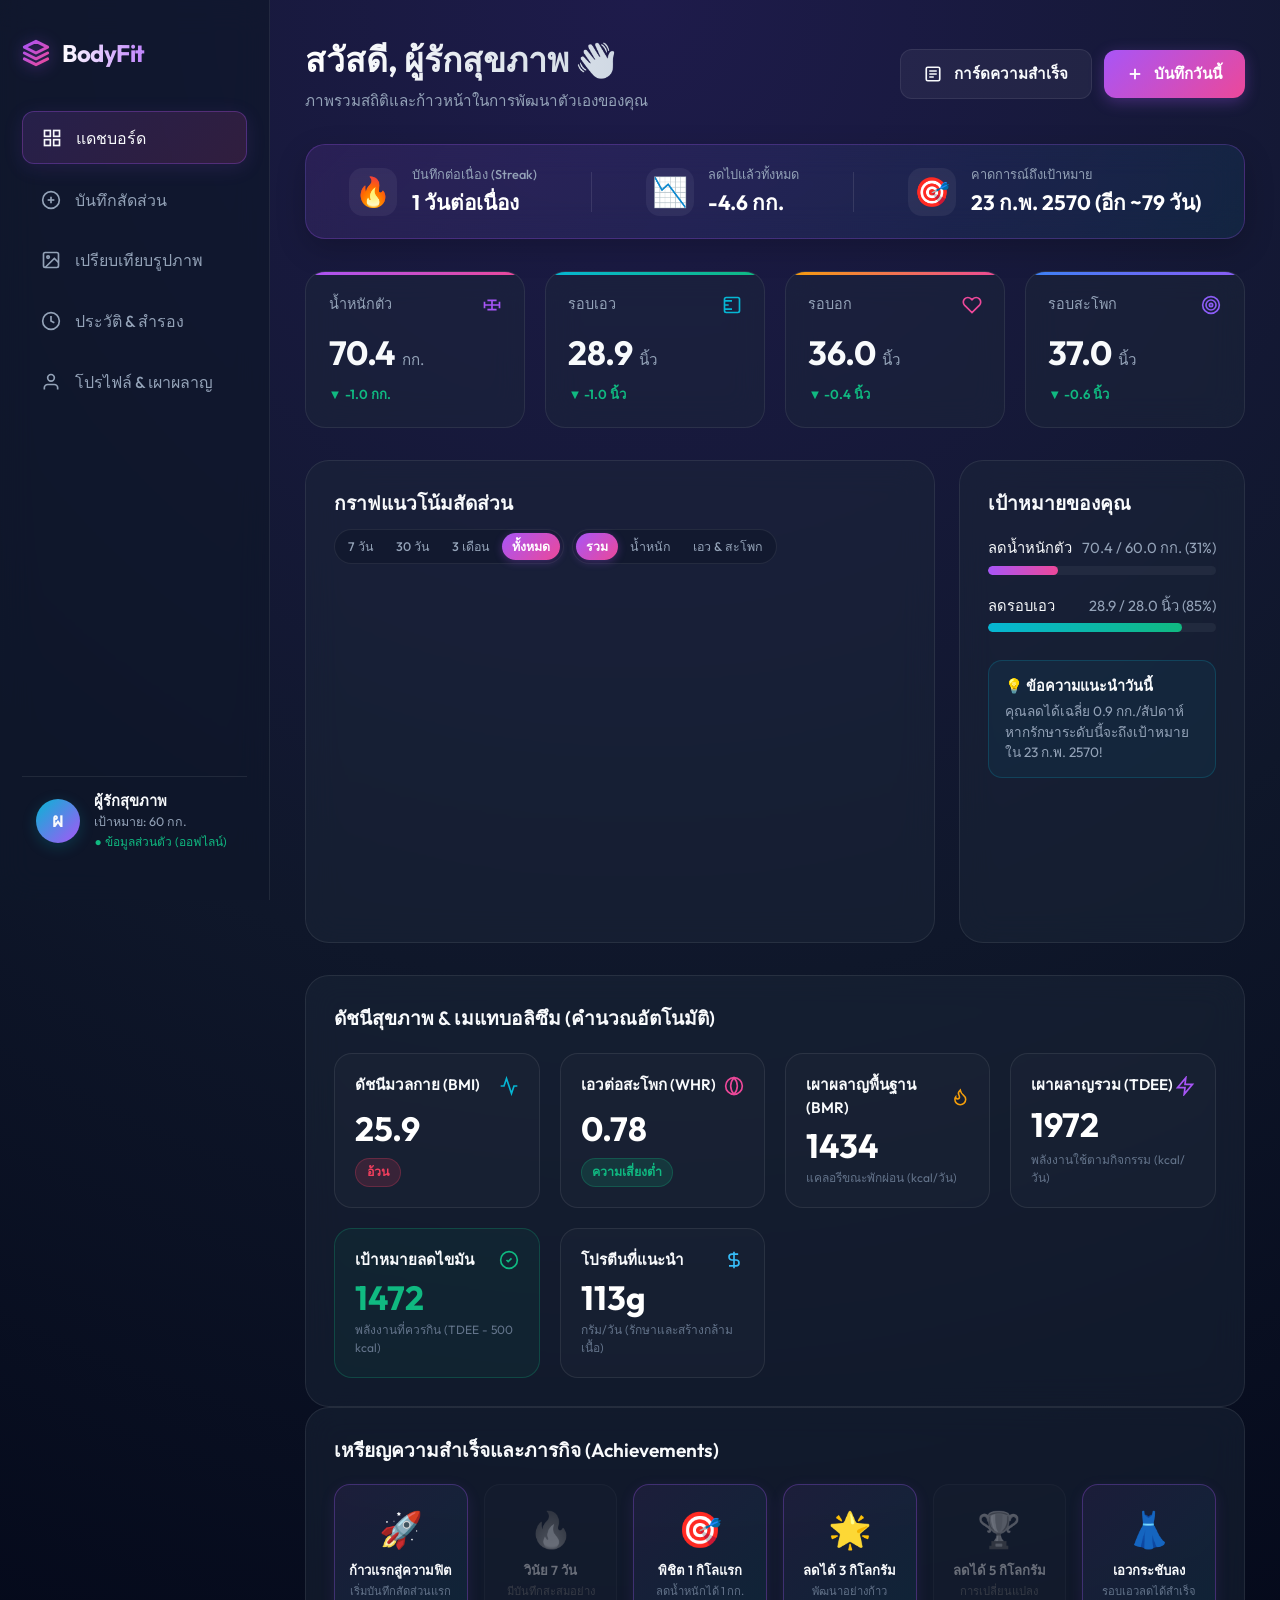
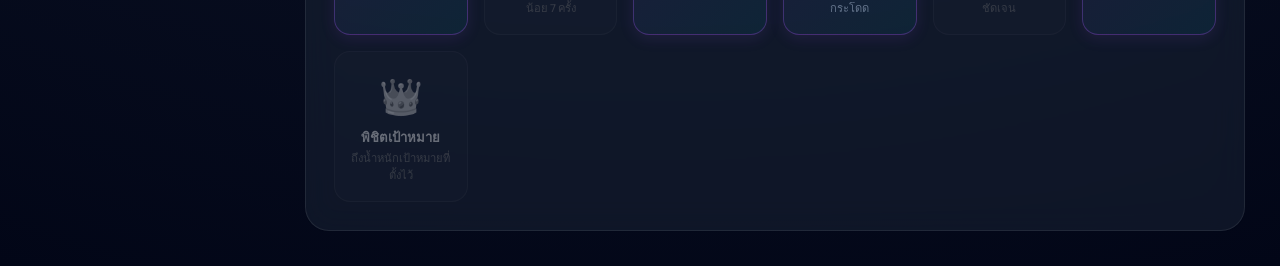
==== index.html @ 686f6cf1 "BodyFit: Single-file release" ====
﻿<!DOCTYPE html>
<html lang="th">
<head>
    <meta charset="UTF-8">
    <meta name="viewport" content="width=device-width, initial-scale=1.0, maximum-scale=1.0, user-scalable=no">
    <title>BodyFit - บันทึกน้ำหนักและสัดส่วนส่วนตัว</title>
    
    <!-- PWA Meta Tags -->
    <link rel="manifest" href="data:application/manifest+json,%7B%22name%22%3A%22BodyFit%22%2C%22short_name%22%3A%22BodyFit%22%2C%22start_url%22%3A%22.%22%2C%22display%22%3A%22standalone%22%2C%22background_color%22%3A%22%23090d16%22%2C%22theme_color%22%3A%22%23a855f7%22%7D">
    <meta name="theme-color" content="#a855f7">
    <meta name="apple-mobile-web-app-capable" content="yes">
    <meta name="apple-mobile-web-app-status-bar-style" content="black-translucent">
    <link rel="icon" href="data:image/svg+xml,<svg xmlns='http://www.w3.org/2000/svg' viewBox='0 0 24 24'><rect width='24' height='24' rx='6' fill='%23a855f7'/><text x='12' y='17' font-size='12' font-weight='bold' fill='white' text-anchor='middle'>BF</text></svg>"><link rel="apple-touch-icon" href="data:image/svg+xml,<svg xmlns='http://www.w3.org/2000/svg' viewBox='0 0 24 24'><rect width='24' height='24' rx='6' fill='%23a855f7'/><text x='12' y='17' font-size='12' font-weight='bold' fill='white' text-anchor='middle'>BF</text></svg>">
    
    <style>
@import url('https://fonts.googleapis.com/css2?family=Outfit:wght@300;400;500;600;700;800&display=swap');

:root {
    --bg-gradient: radial-gradient(circle at 50% 0%, #1e1b4b 0%, #0f172a 50%, #020617 100%);
    --card-bg: rgba(30, 41, 59, 0.45);
    --card-border: rgba(255, 255, 255, 0.08);
    --glass-blur: blur(16px);
    
    --primary-neon: #a855f7; /* Purple */
    --secondary-neon: #ec4899; /* Pink */
    --accent-cyan: #06b6d4; /* Cyan */
    --success-emerald: #10b981; /* Emerald */
    --warning-rose: #f43f5e; /* Rose */
    
    --text-primary: #f8fafc;
    --text-secondary: #94a3b8;
    --text-muted: #64748b;
    
    --font-main: 'Outfit', -apple-system, BlinkMacSystemFont, "Segoe UI", Roboto, sans-serif;
    --transition: all 0.25s cubic-bezier(0.4, 0, 0.2, 1);
}

* {
    margin: 0;
    padding: 0;
    box-sizing: border-box;
}

body {
    font-family: var(--font-main);
    background: var(--bg-gradient);
    color: var(--text-primary);
    min-height: 100vh;
    overflow-x: hidden;
    line-height: 1.5;
    -webkit-font-smoothing: antialiased;
}

/* App Layout */
.app-container {
    display: flex;
    min-height: 100vh;
}

/* Sidebar Styling (Desktop) */
.sidebar {
    width: 270px;
    background: rgba(15, 23, 42, 0.7);
    backdrop-filter: var(--glass-blur);
    border-right: 1px solid var(--card-border);
    padding: 2.2rem 1.4rem;
    display: flex;
    flex-direction: column;
    justify-content: space-between;
    position: fixed;
    height: 100vh;
    z-index: 100;
}

.brand {
    display: flex;
    align-items: center;
    gap: 0.75rem;
    margin-bottom: 2.5rem;
}

.brand-icon {
    font-size: 2rem;
    background: linear-gradient(135deg, var(--primary-neon), var(--secondary-neon));
    -webkit-background-clip: text;
    -webkit-text-fill-color: transparent;
}

.brand-name {
    font-size: 1.5rem;
    font-weight: 700;
    letter-spacing: -0.5px;
    background: linear-gradient(to right, #ffffff, #c084fc);
    -webkit-background-clip: text;
    -webkit-text-fill-color: transparent;
}

.nav-links {
    list-style: none;
    display: flex;
    flex-direction: column;
    gap: 0.6rem;
}

.nav-item {
    display: flex;
    align-items: center;
    gap: 0.9rem;
    padding: 0.85rem 1.15rem;
    color: var(--text-secondary);
    text-decoration: none;
    border-radius: 12px;
    font-weight: 500;
    cursor: pointer;
    transition: var(--transition);
}

.nav-item:hover, .nav-item.active {
    color: var(--text-primary);
    background: rgba(255, 255, 255, 0.05);
    border: 1px solid var(--card-border);
}

.nav-item.active {
    background: linear-gradient(135deg, rgba(168, 85, 247, 0.15), rgba(236, 72, 153, 0.15));
    border-color: rgba(168, 85, 247, 0.3);
    box-shadow: 0 4px 20px rgba(168, 85, 247, 0.12);
}

.user-profile-summary {
    display: flex;
    align-items: center;
    gap: 0.9rem;
    padding: 0.85rem;
    border-top: 1px solid var(--card-border);
}

.user-avatar {
    width: 44px;
    height: 44px;
    border-radius: 50%;
    background: linear-gradient(135deg, var(--accent-cyan), var(--primary-neon));
    display: flex;
    align-items: center;
    justify-content: center;
    font-weight: bold;
    font-size: 1.2rem;
    box-shadow: 0 4px 15px rgba(6, 182, 212, 0.2);
    flex-shrink: 0;
}

.user-info .user-name {
    font-weight: 600;
    font-size: 0.92rem;
}

.user-info .user-goal {
    font-size: 0.78rem;
    color: var(--text-secondary);
}

/* Main Content area */
.main-content {
    flex: 1;
    margin-left: 270px;
    padding: 2.2rem;
    min-height: 100vh;
}

.tab-content {
    display: none;
    animation: fadeIn 0.35s ease-out;
}

.tab-content.active {
    display: block;
}

@keyframes fadeIn {
    from { opacity: 0; transform: translateY(8px); }
    to { opacity: 1; transform: translateY(0); }
}

/* Header section */
.content-header {
    display: flex;
    justify-content: space-between;
    align-items: center;
    margin-bottom: 2rem;
    gap: 1rem;
    flex-wrap: wrap;
}

.header-title h1 {
    font-size: 2.1rem;
    font-weight: 700;
    margin-bottom: 0.25rem;
    background: linear-gradient(to right, #ffffff, #cbd5e1);
    -webkit-background-clip: text;
    -webkit-text-fill-color: transparent;
}

.header-title p {
    color: var(--text-secondary);
    font-size: 0.95rem;
}

.header-btn-group {
    display: flex;
    align-items: center;
    gap: 0.75rem;
    flex-wrap: wrap;
}

.btn-primary {
    background: linear-gradient(135deg, var(--primary-neon), var(--secondary-neon));
    color: #fff;
    border: none;
    padding: 0.75rem 1.4rem;
    border-radius: 12px;
    font-weight: 600;
    cursor: pointer;
    display: inline-flex;
    align-items: center;
    gap: 0.4rem;
    transition: var(--transition);
    box-shadow: 0 4px 15px rgba(168, 85, 247, 0.3);
    font-family: inherit;
    font-size: 0.95rem;
}

.btn-primary:hover {
    transform: translateY(-2px);
    box-shadow: 0 6px 20px rgba(168, 85, 247, 0.5);
}

.btn-secondary {
    background: rgba(255, 255, 255, 0.05);
    color: var(--text-primary);
    border: 1px solid var(--card-border);
    padding: 0.75rem 1.4rem;
    border-radius: 12px;
    font-weight: 600;
    cursor: pointer;
    display: inline-flex;
    align-items: center;
    gap: 0.4rem;
    transition: var(--transition);
    font-family: inherit;
    font-size: 0.95rem;
}

.btn-secondary:hover {
    background: rgba(255, 255, 255, 0.1);
    border-color: rgba(255, 255, 255, 0.2);
    transform: translateY(-1px);
}

/* Motivation & Milestone Banner */
.motivation-banner {
    background: linear-gradient(135deg, rgba(168, 85, 247, 0.12), rgba(6, 182, 212, 0.08));
    border: 1px solid rgba(168, 85, 247, 0.25);
    border-radius: 20px;
    padding: 1.25rem 1.75rem;
    margin-bottom: 2rem;
    display: flex;
    align-items: center;
    justify-content: space-around;
    backdrop-filter: var(--glass-blur);
    gap: 1.5rem;
    box-shadow: 0 10px 30px rgba(0, 0, 0, 0.2);
}

.banner-stat {
    display: flex;
    align-items: center;
    gap: 0.9rem;
}

.banner-icon {
    font-size: 1.8rem;
    background: rgba(255, 255, 255, 0.06);
    width: 48px;
    height: 48px;
    border-radius: 14px;
    display: flex;
    align-items: center;
    justify-content: center;
    flex-shrink: 0;
}

.banner-stat-content {
    display: flex;
    flex-direction: column;
}

.banner-label {
    font-size: 0.8rem;
    color: var(--text-secondary);
    font-weight: 500;
}

.banner-val {
    font-size: 1.3rem;
    font-weight: 700;
    color: #fff;
    margin-top: 2px;
}

.banner-divider {
    width: 1px;
    height: 40px;
    background: rgba(255, 255, 255, 0.1);
}

/* Primary Metrics Grid */
.metrics-grid {
    display: grid;
    grid-template-columns: repeat(auto-fit, minmax(200px, 1fr));
    gap: 1.25rem;
    margin-bottom: 2rem;
}

.metric-card {
    background: var(--card-bg);
    backdrop-filter: var(--glass-blur);
    border: 1px solid var(--card-border);
    border-radius: 20px;
    padding: 1.4rem;
    display: flex;
    flex-direction: column;
    justify-content: space-between;
    min-height: 140px;
    transition: var(--transition);
    position: relative;
    overflow: hidden;
}

.metric-card::before {
    content: '';
    position: absolute;
    top: 0;
    left: 0;
    width: 100%;
    height: 3px;
    transition: var(--transition);
}

.metric-card:hover {
    transform: translateY(-3px);
    border-color: rgba(255, 255, 255, 0.15);
    box-shadow: 0 10px 25px rgba(0, 0, 0, 0.25);
}

.metric-card.weight-card::before { background: linear-gradient(to right, var(--primary-neon), var(--secondary-neon)); }
.metric-card.waist-card::before { background: linear-gradient(to right, var(--accent-cyan), var(--success-emerald)); }
.metric-card.chest-card::before { background: linear-gradient(to right, #f59e0b, #ec4899); }
.metric-card.hips-card::before { background: linear-gradient(to right, #3b82f6, #8b5cf6); }

.metric-label {
    color: var(--text-secondary);
    font-size: 0.9rem;
    font-weight: 500;
    display: flex;
    justify-content: space-between;
    align-items: center;
}

.metric-value-container {
    margin-top: 0.75rem;
}

.metric-value {
    font-size: 2.1rem;
    font-weight: 700;
    letter-spacing: -0.5px;
}

.metric-unit {
    font-size: 0.95rem;
    color: var(--text-secondary);
    margin-left: 0.25rem;
    font-weight: 400;
}

.metric-change {
    font-size: 0.82rem;
    margin-top: 0.4rem;
    display: flex;
    align-items: center;
    gap: 0.25rem;
}

.change-down { color: var(--success-emerald); font-weight: 600; }
.change-up { color: var(--warning-rose); font-weight: 600; }
.change-neutral { color: var(--text-muted); }

/* Dashboard Secondary Row */
.dashboard-row {
    display: grid;
    grid-template-columns: 2.2fr 1fr;
    gap: 1.5rem;
    margin-bottom: 2rem;
}

@media (max-width: 1100px) {
    .dashboard-row {
        grid-template-columns: 1fr;
    }
}

.card-container {
    background: var(--card-bg);
    backdrop-filter: var(--glass-blur);
    border: 1px solid var(--card-border);
    border-radius: 24px;
    padding: 1.75rem;
    position: relative;
}

.card-title {
    font-size: 1.2rem;
    font-weight: 600;
    margin-bottom: 1.25rem;
    display: flex;
    justify-content: space-between;
    align-items: center;
}

/* Chart Header & Filter Controls */
.chart-header-row {
    display: flex;
    justify-content: space-between;
    align-items: center;
    margin-bottom: 1.25rem;
    flex-wrap: wrap;
    gap: 0.75rem;
}

.chart-controls-wrapper {
    display: flex;
    gap: 0.5rem;
    flex-wrap: wrap;
}

.pill-group {
    background: rgba(15, 23, 42, 0.6);
    border: 1px solid var(--card-border);
    border-radius: 99px;
    padding: 3px;
    display: flex;
    gap: 2px;
}

.filter-pill {
    background: transparent;
    border: none;
    color: var(--text-secondary);
    padding: 4px 10px;
    border-radius: 99px;
    font-size: 0.78rem;
    font-weight: 500;
    cursor: pointer;
    transition: var(--transition);
    font-family: inherit;
}

.filter-pill:hover {
    color: var(--text-primary);
}

.filter-pill.active {
    background: linear-gradient(135deg, var(--primary-neon), var(--secondary-neon));
    color: #fff;
    font-weight: 600;
    box-shadow: 0 2px 8px rgba(168, 85, 247, 0.3);
}

.chart-wrapper {
    height: 330px;
    position: relative;
    width: 100%;
}

/* Goals Progress List */
.goals-list {
    display: flex;
    flex-direction: column;
    gap: 1.25rem;
}

.goal-item {
    display: flex;
    flex-direction: column;
    gap: 0.4rem;
}

.goal-header {
    display: flex;
    justify-content: space-between;
    font-size: 0.92rem;
}

.goal-name { font-weight: 500; }
.goal-target { color: var(--text-secondary); }

.progress-track {
    height: 9px;
    background: rgba(255, 255, 255, 0.05);
    border-radius: 6px;
    overflow: hidden;
}

.progress-bar {
    height: 100%;
    border-radius: 6px;
    transition: width 0.8s cubic-bezier(0.4, 0, 0.2, 1);
}

.goal-advice {
    background: rgba(6, 182, 212, 0.06);
    border: 1px solid rgba(6, 182, 212, 0.2);
    border-radius: 14px;
    padding: 0.9rem 1rem;
    margin-top: 0.5rem;
}

/* Health & Metabolism 6-Grid */
.calcs-grid-6 {
    display: grid;
    grid-template-columns: repeat(auto-fit, minmax(200px, 1fr));
    gap: 1.25rem;
    margin-top: 0.5rem;
}

.calc-card {
    background: rgba(255, 255, 255, 0.02);
    border: 1px solid var(--card-border);
    border-radius: 18px;
    padding: 1.25rem;
    display: flex;
    flex-direction: column;
    justify-content: space-between;
    min-height: 130px;
    transition: var(--transition);
}

.calc-card:hover {
    background: rgba(255, 255, 255, 0.04);
    border-color: rgba(255, 255, 255, 0.15);
}

.highlight-calc-card {
    background: rgba(16, 185, 129, 0.05);
    border-color: rgba(16, 185, 129, 0.25);
}

.calc-header {
    display: flex;
    justify-content: space-between;
    align-items: center;
}

.calc-name {
    font-weight: 600;
    font-size: 0.95rem;
    color: var(--text-primary);
}

.calc-value {
    font-size: 2.1rem;
    font-weight: 700;
    line-height: 1.1;
    color: #fff;
    margin: 0.5rem 0 0.25rem 0;
}

.text-emerald {
    color: var(--success-emerald);
}

.calc-sublabel {
    font-size: 0.75rem;
    color: var(--text-muted);
}

.calc-status {
    padding: 0.25rem 0.65rem;
    border-radius: 99px;
    font-size: 0.78rem;
    font-weight: 600;
    display: inline-block;
    text-align: center;
}

.status-normal { background: rgba(16, 185, 129, 0.15); color: var(--success-emerald); border: 1px solid rgba(16, 185, 129, 0.25); }
.status-warning { background: rgba(245, 158, 11, 0.15); color: #f59e0b; border: 1px solid rgba(245, 158, 11, 0.25); }
.status-danger { background: rgba(244, 63, 94, 0.15); color: var(--warning-rose); border: 1px solid rgba(244, 63, 94, 0.25); }

/* Badges / Milestones Grid */
.badges-grid {
    display: grid;
    grid-template-columns: repeat(auto-fill, minmax(130px, 1fr));
    gap: 1rem;
}

.badge-item {
    text-align: center;
    padding: 1.1rem 0.75rem;
    border-radius: 16px;
    background: rgba(255, 255, 255, 0.03);
    border: 1px solid var(--card-border);
    transition: var(--transition);
}

.badge-item.unlocked {
    background: linear-gradient(135deg, rgba(168, 85, 247, 0.08), rgba(6, 182, 212, 0.08));
    border-color: rgba(168, 85, 247, 0.3);
    box-shadow: 0 4px 15px rgba(168, 85, 247, 0.1);
}

.badge-item.locked {
    opacity: 0.38;
    filter: grayscale(1);
}

.badge-icon {
    font-size: 2.2rem;
    margin-bottom: 0.35rem;
}

.badge-title {
    font-weight: 600;
    font-size: 0.82rem;
    color: var(--text-primary);
}

.badge-desc {
    font-size: 0.7rem;
    color: var(--text-muted);
    margin-top: 2px;
}

/* Forms & Inputs */
.form-grid {
    display: grid;
    grid-template-columns: repeat(auto-fit, minmax(220px, 1fr));
    gap: 1.25rem;
}

.form-group {
    display: flex;
    flex-direction: column;
    gap: 0.4rem;
}

.full-width {
    grid-column: 1 / -1;
}

.form-group label {
    font-size: 0.88rem;
    color: var(--text-secondary);
    font-weight: 500;
}

.input-wrapper {
    position: relative;
    display: flex;
    align-items: center;
}

.form-input {
    width: 100%;
    background: rgba(15, 23, 42, 0.45);
    border: 1px solid var(--card-border);
    border-radius: 12px;
    padding: 0.75rem 2.8rem 0.75rem 1rem;
    color: var(--text-primary);
    font-family: inherit;
    font-size: 0.95rem;
    transition: var(--transition);
}

select.form-input {
    padding-right: 1.5rem;
    cursor: pointer;
}

.form-input:focus {
    outline: none;
    border-color: var(--primary-neon);
    box-shadow: 0 0 0 3px rgba(168, 85, 247, 0.2);
    background: rgba(15, 23, 42, 0.65);
}

.input-unit {
    position: absolute;
    right: 1rem;
    color: var(--text-muted);
    font-size: 0.88rem;
    pointer-events: none;
}

.form-textarea {
    min-height: 85px;
    resize: vertical;
    padding: 0.75rem 1rem;
}

/* Photo Upload Box */
.photo-upload-container {
    position: relative;
}

.photo-file-input {
    display: none;
}

.photo-upload-dropzone {
    border: 2px dashed rgba(255, 255, 255, 0.14);
    border-radius: 14px;
    padding: 1.5rem;
    display: flex;
    flex-direction: column;
    align-items: center;
    justify-content: center;
    gap: 0.4rem;
    cursor: pointer;
    transition: var(--transition);
    background: rgba(15, 23, 42, 0.3);
}

.photo-upload-dropzone:hover {
    border-color: var(--accent-cyan);
    background: rgba(6, 182, 212, 0.05);
}

.photo-preview-wrap {
    position: relative;
    width: 220px;
    height: 220px;
    border-radius: 14px;
    overflow: hidden;
    border: 2px solid var(--accent-cyan);
    margin: 0.5rem auto 0 auto;
}

.photo-preview-wrap img {
    width: 100%;
    height: 100%;
    object-fit: cover;
}

.btn-remove-photo {
    position: absolute;
    top: 6px;
    right: 6px;
    background: rgba(15, 23, 42, 0.85);
    color: var(--warning-rose);
    border: 1px solid rgba(244, 63, 94, 0.4);
    border-radius: 6px;
    padding: 4px 8px;
    font-size: 0.75rem;
    cursor: pointer;
    font-family: inherit;
    font-weight: 600;
}

/* Tag Chips */
.tag-chips-wrapper {
    display: flex;
    flex-wrap: wrap;
    gap: 0.5rem;
    margin-top: 0.25rem;
}

.tag-chip {
    background: rgba(255, 255, 255, 0.04);
    border: 1px solid var(--card-border);
    color: var(--text-secondary);
    padding: 0.4rem 0.85rem;
    border-radius: 99px;
    cursor: pointer;
    font-size: 0.85rem;
    font-family: inherit;
    transition: var(--transition);
}

.tag-chip:hover {
    background: rgba(255, 255, 255, 0.08);
    color: var(--text-primary);
}

.tag-chip.active {
    background: linear-gradient(135deg, rgba(168, 85, 247, 0.25), rgba(6, 182, 212, 0.25));
    border-color: var(--accent-cyan);
    color: #fff;
    box-shadow: 0 2px 10px rgba(6, 182, 212, 0.2);
    font-weight: 500;
}

.form-actions {
    display: flex;
    justify-content: flex-end;
    gap: 1rem;
}

/* Photo Comparison Split Slider */
.compare-selectors {
    display: flex;
    gap: 1.5rem;
    margin-bottom: 1.5rem;
    flex-wrap: wrap;
}

.compare-select-item {
    flex: 1;
    min-width: 220px;
    display: flex;
    flex-direction: column;
    gap: 0.35rem;
}

.compare-select-item label {
    font-size: 0.9rem;
    color: var(--text-secondary);
    font-weight: 500;
}

.comparison-container {
    position: relative;
    width: 100%;
    max-width: 580px;
    height: 480px;
    margin: 0 auto;
    overflow: hidden;
    border-radius: 20px;
    border: 1px solid var(--card-border);
    box-shadow: 0 15px 35px rgba(0, 0, 0, 0.4);
    background: #090d16;
}

.img-wrapper {
    position: absolute;
    top: 0;
    left: 0;
    width: 100%;
    height: 100%;
}

.img-wrapper img {
    width: 100%;
    height: 100%;
    object-fit: cover;
    display: block;
}

.after-img-wrapper {
    width: 50%;
    overflow: hidden;
    z-index: 2;
    border-right: 2px solid #fff;
}

.after-img-wrapper img {
    position: absolute;
    top: 0;
    left: 0;
    height: 100%;
    width: 580px; /* matched container max-width */
    max-width: none;
    object-fit: cover;
}

.compare-tag {
    position: absolute;
    top: 14px;
    padding: 4px 10px;
    border-radius: 8px;
    font-size: 0.75rem;
    font-weight: 700;
    letter-spacing: 0.5px;
    z-index: 5;
}

.before-tag {
    right: 14px;
    background: rgba(15, 23, 42, 0.85);
    color: #94a3b8;
    border: 1px solid rgba(255, 255, 255, 0.1);
}

.after-tag {
    left: 14px;
    background: linear-gradient(135deg, var(--primary-neon), var(--secondary-neon));
    color: #fff;
    box-shadow: 0 2px 10px rgba(168, 85, 247, 0.4);
}

.comparison-slider-handle {
    position: absolute;
    top: 0;
    left: 0;
    width: 100%;
    height: 100%;
    opacity: 0;
    z-index: 10;
    cursor: ew-resize;
    margin: 0;
}

.slider-divider-line {
    position: absolute;
    top: 0;
    left: 50%;
    width: 2px;
    height: 100%;
    background: #fff;
    z-index: 3;
    pointer-events: none;
    box-shadow: 0 0 10px rgba(0, 0, 0, 0.5);
}

.slider-divider-thumb {
    position: absolute;
    top: 50%;
    left: 50%;
    transform: translate(-50%, -50%);
    width: 36px;
    height: 36px;
    border-radius: 50%;
    background: #fff;
    color: #0f172a;
    display: flex;
    align-items: center;
    justify-content: center;
    font-weight: bold;
    font-size: 1rem;
    box-shadow: 0 4px 15px rgba(0, 0, 0, 0.4);
}

/* Photo Gallery Grid */
.photo-gallery-grid {
    display: grid;
    grid-template-columns: repeat(auto-fill, minmax(130px, 1fr));
    gap: 1rem;
}

.gallery-item {
    border-radius: 14px;
    overflow: hidden;
    border: 1px solid var(--card-border);
    background: rgba(255, 255, 255, 0.03);
    cursor: pointer;
    transition: var(--transition);
}

.gallery-item:hover {
    transform: scale(1.03);
    border-color: var(--accent-cyan);
}

.gallery-item img {
    width: 100%;
    height: 130px;
    object-fit: cover;
    display: block;
}

.gallery-info {
    padding: 6px 8px;
    font-size: 0.75rem;
    display: flex;
    justify-content: space-between;
    background: rgba(15, 23, 42, 0.7);
    color: var(--text-secondary);
}

/* History Log Table */
.backup-actions {
    display: flex;
    gap: 0.75rem;
    flex-wrap: wrap;
}

.table-wrapper {
    overflow-x: auto;
    border-radius: 16px;
    border: 1px solid var(--card-border);
}

.history-table {
    width: 100%;
    border-collapse: collapse;
    text-align: left;
    background: rgba(15, 23, 42, 0.2);
}

.history-table th {
    background: rgba(15, 23, 42, 0.6);
    color: var(--text-secondary);
    font-weight: 600;
    padding: 0.85rem 1.1rem;
    font-size: 0.88rem;
    border-bottom: 1px solid var(--card-border);
    white-space: nowrap;
}

.history-table td {
    padding: 0.85rem 1.1rem;
    border-bottom: 1px solid rgba(255, 255, 255, 0.03);
    font-size: 0.92rem;
}

.history-table tbody tr:hover {
    background: rgba(255, 255, 255, 0.02);
}

.tbl-thumb {
    width: 36px;
    height: 36px;
    border-radius: 8px;
    object-fit: cover;
    vertical-align: middle;
    cursor: pointer;
    border: 1px solid var(--card-border);
}

.tbl-tags {
    display: flex;
    flex-wrap: wrap;
    gap: 3px;
    margin-bottom: 2px;
}

.tbl-tag-pill {
    font-size: 0.7rem;
    padding: 2px 6px;
    border-radius: 4px;
    background: rgba(255, 255, 255, 0.06);
    color: var(--text-secondary);
}

.tbl-notes {
    font-size: 0.78rem;
    color: var(--text-muted);
    max-width: 160px;
    overflow: hidden;
    text-overflow: ellipsis;
    white-space: nowrap;
}

.action-buttons {
    display: flex;
    gap: 0.4rem;
}

.btn-icon {
    background: transparent;
    border: none;
    color: var(--text-secondary);
    cursor: pointer;
    width: 32px;
    height: 32px;
    border-radius: 8px;
    display: flex;
    align-items: center;
    justify-content: center;
    transition: var(--transition);
}

.btn-icon:hover {
    color: var(--text-primary);
    background: rgba(255, 255, 255, 0.08);
}

.btn-icon.edit-btn:hover { color: var(--accent-cyan); }
.btn-icon.delete-btn:hover { color: var(--warning-rose); }

/* Profile Avatar Header */
.profile-avatar-select {
    display: flex;
    align-items: center;
    gap: 1.5rem;
    margin-bottom: 2rem;
}

.profile-avatar-large {
    width: 80px;
    height: 80px;
    border-radius: 50%;
    background: linear-gradient(135deg, var(--accent-cyan), var(--primary-neon));
    display: flex;
    align-items: center;
    justify-content: center;
    font-size: 2.2rem;
    font-weight: bold;
    box-shadow: 0 8px 30px rgba(168, 85, 247, 0.3);
}

/* Shareable Progress Card Modal */
.modal-overlay {
    position: fixed;
    inset: 0;
    background: rgba(0, 0, 0, 0.75);
    backdrop-filter: blur(8px);
    z-index: 1200;
    display: flex;
    align-items: center;
    justify-content: center;
    padding: 1rem;
}

.modal-card {
    background: #0f172a;
    border: 1px solid var(--card-border);
    border-radius: 24px;
    max-width: 460px;
    width: 100%;
    padding: 1.75rem;
    box-shadow: 0 20px 50px rgba(0, 0, 0, 0.6);
    display: flex;
    flex-direction: column;
    gap: 1.25rem;
}

.modal-header {
    display: flex;
    justify-content: space-between;
    align-items: center;
}

.modal-header h3 {
    font-size: 1.25rem;
    font-weight: 700;
}

.modal-close {
    background: transparent;
    border: none;
    color: var(--text-muted);
    font-size: 1.3rem;
    cursor: pointer;
    transition: var(--transition);
}

.modal-close:hover {
    color: #fff;
}

.progress-card-preview {
    background: radial-gradient(circle at 50% 0%, #3b0764 0%, #0f172a 75%);
    border: 1px solid rgba(168, 85, 247, 0.35);
    border-radius: 20px;
    padding: 1.6rem;
    box-shadow: 0 10px 30px rgba(168, 85, 247, 0.15);
    display: flex;
    flex-direction: column;
    gap: 1.1rem;
}

.pc-header {
    display: flex;
    align-items: center;
    gap: 0.85rem;
}

.pc-avatar {
    width: 44px;
    height: 44px;
    border-radius: 50%;
    background: linear-gradient(135deg, var(--accent-cyan), var(--primary-neon));
    display: flex;
    align-items: center;
    justify-content: center;
    font-weight: bold;
    font-size: 1.25rem;
}

.pc-name {
    font-size: 1.15rem;
    font-weight: 700;
}

.pc-subtitle {
    font-size: 0.75rem;
    color: var(--text-secondary);
}

.pc-hero-metric {
    text-align: center;
    padding: 1rem 0.5rem;
    background: rgba(255, 255, 255, 0.03);
    border: 1px solid rgba(255, 255, 255, 0.06);
    border-radius: 16px;
}

.pc-hero-number {
    font-size: 2.3rem;
    font-weight: 800;
    background: linear-gradient(135deg, #a855f7, #ec4899);
    -webkit-background-clip: text;
    -webkit-text-fill-color: transparent;
    line-height: 1.1;
}

.pc-hero-label {
    font-size: 0.85rem;
    color: var(--text-secondary);
    margin-top: 0.25rem;
}

.pc-stats-row {
    display: flex;
    align-items: center;
    justify-content: space-around;
    padding: 0.8rem;
    background: rgba(0, 0, 0, 0.25);
    border-radius: 12px;
}

.pc-stat {
    text-align: center;
}

.pc-stat-title {
    font-size: 0.7rem;
    color: var(--text-muted);
    display: block;
}

.pc-stat-val {
    font-size: 0.95rem;
    font-weight: 700;
    color: #fff;
    margin-top: 2px;
}

.pc-stat-arrow {
    color: var(--accent-cyan);
    font-size: 0.85rem;
}

.pc-extra-details {
    display: flex;
    flex-direction: column;
    gap: 0.45rem;
    font-size: 0.85rem;
    color: var(--text-secondary);
    border-top: 1px solid rgba(255, 255, 255, 0.08);
    padding-top: 0.8rem;
}

.pc-detail-item {
    display: flex;
    justify-content: space-between;
}

.pc-detail-item strong {
    color: #fff;
}

.pc-footer {
    text-align: center;
    font-size: 0.72rem;
    color: var(--text-muted);
}

.modal-actions {
    display: flex;
    gap: 0.75rem;
}

.modal-actions .btn-primary {
    flex: 2;
    justify-content: center;
}

.modal-actions .btn-secondary {
    flex: 1;
    justify-content: center;
}

/* Mobile Bottom Navigation (Hidden on Desktop) */
.bottom-nav {
    display: none;
}

/* Toast Notifications */
.toast-container {
    position: fixed;
    bottom: 2rem;
    right: 2rem;
    z-index: 1300;
    display: flex;
    flex-direction: column;
    gap: 0.6rem;
}

.toast {
    background: rgba(15, 23, 42, 0.9);
    backdrop-filter: var(--glass-blur);
    border: 1px solid var(--card-border);
    color: var(--text-primary);
    padding: 0.85rem 1.25rem;
    border-radius: 12px;
    box-shadow: 0 10px 30px rgba(0, 0, 0, 0.35);
    display: flex;
    align-items: center;
    gap: 0.6rem;
    transform: translateY(100px);
    opacity: 0;
    animation: slideIn 0.3s forwards cubic-bezier(0.175, 0.885, 0.32, 1.275);
    font-size: 0.92rem;
}

@keyframes slideIn {
    to { transform: translateY(0); opacity: 1; }
}

.toast.success { border-left: 4px solid var(--success-emerald); }
.toast.error { border-left: 4px solid var(--warning-rose); }
.toast.info { border-left: 4px solid var(--accent-cyan); }

/* Responsive Media Queries */
@media (max-width: 768px) {
    .sidebar {
        display: none; /* Hide sidebar completely on mobile */
    }

    .main-content {
        margin-left: 0;
        padding: 1.25rem;
        padding-bottom: 5.5rem; /* leave room for bottom nav */
    }

    .bottom-nav {
        display: flex;
        position: fixed;
        bottom: 0;
        left: 0;
        width: 100%;
        background: rgba(15, 23, 42, 0.92);
        backdrop-filter: var(--glass-blur);
        border-top: 1px solid var(--card-border);
        z-index: 999;
        justify-content: space-around;
        padding: 0.5rem 0.25rem;
        padding-bottom: max(0.5rem, env(safe-area-inset-bottom));
    }

    .bottom-nav-item {
        background: transparent;
        border: none;
        color: var(--text-muted);
        display: flex;
        flex-direction: column;
        align-items: center;
        gap: 2px;
        font-size: 0.7rem;
        font-family: inherit;
        font-weight: 500;
        cursor: pointer;
        flex: 1;
        padding: 4px;
        transition: var(--transition);
    }

    .bottom-nav-item svg {
        transition: var(--transition);
    }

    .bottom-nav-item.active {
        color: var(--primary-neon);
    }

    .bottom-nav-item.active svg {
        transform: scale(1.1);
        filter: drop-shadow(0 2px 8px rgba(168, 85, 247, 0.4));
    }

    .motivation-banner {
        flex-direction: column;
        align-items: flex-start;
        padding: 1.25rem;
        gap: 1rem;
    }

    .banner-divider {
        width: 100%;
        height: 1px;
    }

    .metrics-grid {
        grid-template-columns: 1fr 1fr;
    }

    .comparison-container {
        height: 380px;
    }

    .toast-container {
        left: 1rem;
        right: 1rem;
        bottom: 4.8rem;
    }
}

@media (max-width: 480px) {
    .metrics-grid {
        grid-template-columns: 1fr;
    }

    .content-header {
        flex-direction: column;
        align-items: flex-start;
    }

    .comparison-container {
        height: 320px;
    }
}

</style>
    <!-- Chart.js CDN for interactive charts -->
    <script src="https://cdn.jsdelivr.net/npm/chart.js"></script>
</head>
<body>

    <div class="app-container">
        <!-- Sidebar Navigation (Desktop) -->
        <aside class="sidebar">
            <div class="sidebar-top">
                <div class="brand">
                    <svg width="28" height="28" viewBox="0 0 24 24" fill="none" stroke="currentColor" stroke-width="2.5" stroke-linecap="round" stroke-linejoin="round" class="brand-icon" style="stroke: url(#brand-grad); filter: drop-shadow(0 2px 8px rgba(168, 85, 247, 0.4));">
                        <defs>
                            <linearGradient id="brand-grad" x1="0%" y1="0%" x2="100%" y2="100%">
                                <stop offset="0%" stop-color="var(--primary-neon)"/>
                                <stop offset="100%" stop-color="var(--secondary-neon)"/>
                            </linearGradient>
                        </defs>
                        <path d="M12 2L2 7l10 5 10-5-10-5zM2 17l10 5 10-5M2 12l10 5 10-5"/>
                    </svg>
                    <span class="brand-name">BodyFit</span>
                </div>
                <ul class="nav-links">
                    <li>
                        <a class="nav-item active" data-tab="dashboard">
                            <svg width="20" height="20" viewBox="0 0 24 24" fill="none" stroke="currentColor" stroke-width="2"><rect x="3" y="3" width="7" height="7"></rect><rect x="14" y="3" width="7" height="7"></rect><rect x="14" y="14" width="7" height="7"></rect><rect x="3" y="14" width="7" height="7"></rect></svg>
                            <span>แดชบอร์ด</span>
                        </a>
                    </li>
                    <li>
                        <a class="nav-item" data-tab="log-entry">
                            <svg width="20" height="20" viewBox="0 0 24 24" fill="none" stroke="currentColor" stroke-width="2"><circle cx="12" cy="12" r="10"></circle><line x1="12" y1="8" x2="12" y2="16"></line><line x1="8" y1="12" x2="16" y2="12"></line></svg>
                            <span>บันทึกสัดส่วน</span>
                        </a>
                    </li>
                    <li>
                        <a class="nav-item" data-tab="photos">
                            <svg width="20" height="20" viewBox="0 0 24 24" fill="none" stroke="currentColor" stroke-width="2"><rect x="3" y="3" width="18" height="18" rx="2" ry="2"></rect><circle cx="8.5" cy="8.5" r="1.5"></circle><polyline points="21 15 16 10 5 21"></polyline></svg>
                            <span>เปรียบเทียบรูปภาพ</span>
                        </a>
                    </li>
                    <li>
                        <a class="nav-item" data-tab="history">
                            <svg width="20" height="20" viewBox="0 0 24 24" fill="none" stroke="currentColor" stroke-width="2"><circle cx="12" cy="12" r="10"></circle><polyline points="12 6 12 12 16 14"></polyline></svg>
                            <span>ประวัติ & สำรอง</span>
                        </a>
                    </li>
                    <li>
                        <a class="nav-item" data-tab="profile">
                            <svg width="20" height="20" viewBox="0 0 24 24" fill="none" stroke="currentColor" stroke-width="2"><path d="M20 21v-2a4 4 0 0 0-4-4H8a4 4 0 0 0-4 4v2"></path><circle cx="12" cy="7" r="4"></circle></svg>
                            <span>โปรไฟล์ & เผาผลาญ</span>
                        </a>
                    </li>
                </ul>
            </div>
            
            <div class="user-profile-summary">
                <div class="user-avatar" id="sidebar-avatar">U</div>
                <div class="user-info">
                    <div class="user-name" id="sidebar-name">ผู้ใช้งาน</div>
                    <div class="user-goal" id="sidebar-goal">เป้าหมาย: -- กก.</div>
                    <div class="user-sync-status" id="sidebar-sync-badge" style="font-size: 0.75rem; margin-top: 2px; color: var(--success-emerald)">● ข้อมูลส่วนตัว (ออฟไลน์)</div>
                </div>
            </div>
        </aside>

        <!-- Main Content Area -->
        <main class="main-content">
            
            <!-- Tab: Dashboard -->
            <section id="dashboard" class="tab-content active">
                <div class="content-header">
                    <div class="header-title">
                        <h1 id="welcome-message">สวัสดี, ผู้ใช้งาน 👋</h1>
                        <p>ภาพรวมสถิติและก้าวหน้าในการพัฒนาตัวเองของคุณ</p>
                    </div>
                    <div class="header-btn-group">
                        <button class="btn-secondary" onclick="openShareCardModal()" title="สร้างการ์ดสรุปความสำเร็จเพื่อบันทึกหรือแชร์">
                            <svg width="18" height="18" viewBox="0 0 24 24" fill="none" stroke="currentColor" stroke-width="2.2" style="margin-right: 6px;"><rect x="3" y="3" width="18" height="18" rx="2"/><path d="M7 8h10M7 12h10M7 16h6"/></svg> การ์ดความสำเร็จ
                        </button>
                        <button class="btn-primary" onclick="switchTab('log-entry')">
                            <svg width="18" height="18" viewBox="0 0 24 24" fill="none" stroke="currentColor" stroke-width="2.5" style="margin-right: 4px;"><line x1="12" y1="5" x2="12" y2="19"></line><line x1="5" y1="12" x2="19" y2="12"></line></svg> บันทึกวันนี้
                        </button>
                    </div>
                </div>

                <!-- Motivation & Milestone Banner -->
                <div class="motivation-banner">
                    <div class="banner-stat">
                        <div class="banner-icon">🔥</div>
                        <div class="banner-stat-content">
                            <div class="banner-label">บันทึกต่อเนื่อง (Streak)</div>
                            <div class="banner-val" id="stat-streak">0 วัน</div>
                        </div>
                    </div>
                    <div class="banner-divider"></div>
                    <div class="banner-stat">
                        <div class="banner-icon">📉</div>
                        <div class="banner-stat-content">
                            <div class="banner-label">ลดไปแล้วทั้งหมด</div>
                            <div class="banner-val" id="stat-total-lost">0.0 กก.</div>
                        </div>
                    </div>
                    <div class="banner-divider"></div>
                    <div class="banner-stat">
                        <div class="banner-icon">🎯</div>
                        <div class="banner-stat-content">
                            <div class="banner-label">คาดการณ์ถึงเป้าหมาย</div>
                            <div class="banner-val" id="stat-estimated-date">กำลังประมวลผล...</div>
                        </div>
                    </div>
                </div>

                <!-- Primary Metrics Grid -->
                <div class="metrics-grid">
                    <div class="metric-card weight-card">
                        <div class="metric-label">
                            <span>น้ำหนักตัว</span>
                            <svg width="20" height="20" viewBox="0 0 24 24" fill="none" stroke="currentColor" stroke-width="2" style="color: var(--primary-neon)"><path d="M6.5 6.5h11M6.5 17.5h11M12 6.5v11M3 12h18M3 8v8M21 8v8"/></svg>
                        </div>
                        <div class="metric-value-container">
                            <span class="metric-value" id="metric-weight">--</span>
                            <span class="metric-unit" id="unit-weight">กก.</span>
                        </div>
                        <div class="metric-change" id="change-weight">
                            <span>ไม่มีข้อมูลก่อนหน้า</span>
                        </div>
                    </div>

                    <div class="metric-card waist-card">
                        <div class="metric-label">
                            <span>รอบเอว</span>
                            <svg width="20" height="20" viewBox="0 0 24 24" fill="none" stroke="currentColor" stroke-width="2" style="color: var(--accent-cyan)"><path d="M5 3h14c1.1 0 2 .9 2 2v14c0 1.1-.9 2-2 2H5c-1.1 0-2-.9-2-2V5c0-1.1.9-2 2-2z"/><path d="M3 7h9M3 12h5M3 17h9"/></svg>
                        </div>
                        <div class="metric-value-container">
                            <span class="metric-value" id="metric-waist">--</span>
                            <span class="metric-unit" id="unit-waist">นิ้ว</span>
                        </div>
                        <div class="metric-change" id="change-waist">
                            <span>ไม่มีข้อมูลก่อนหน้า</span>
                        </div>
                    </div>

                    <div class="metric-card chest-card">
                        <div class="metric-label">
                            <span>รอบอก</span>
                            <svg width="20" height="20" viewBox="0 0 24 24" fill="none" stroke="currentColor" stroke-width="2" style="color: var(--secondary-neon)"><path d="M20.84 4.61a5.5 5.5 0 0 0-7.78 0L12 5.67l-1.06-1.06a5.5 5.5 0 0 0-7.78 7.78l1.06 1.06L12 21.23l7.78-7.78 1.06-1.06a5.5 5.5 0 0 0 0-7.78z"></path></svg>
                        </div>
                        <div class="metric-value-container">
                            <span class="metric-value" id="metric-chest">--</span>
                            <span class="metric-unit" id="unit-chest">นิ้ว</span>
                        </div>
                        <div class="metric-change" id="change-chest">
                            <span>ไม่มีข้อมูลก่อนหน้า</span>
                        </div>
                    </div>

                    <div class="metric-card hips-card">
                        <div class="metric-label">
                            <span>รอบสะโพก</span>
                            <svg width="20" height="20" viewBox="0 0 24 24" fill="none" stroke="currentColor" stroke-width="2" style="color: #8b5cf6"><circle cx="12" cy="12" r="10"></circle><circle cx="12" cy="12" r="6"></circle><circle cx="12" cy="12" r="2"></circle></svg>
                        </div>
                        <div class="metric-value-container">
                            <span class="metric-value" id="metric-hips">--</span>
                            <span class="metric-unit" id="unit-hips">นิ้ว</span>
                        </div>
                        <div class="metric-change" id="change-hips">
                            <span>ไม่มีข้อมูลก่อนหน้า</span>
                        </div>
                    </div>
                </div>

                <!-- Secondary Row (Charts with Filters & Goals) -->
                <div class="dashboard-row">
                    <!-- Weight Trend Chart with Filters -->
                    <div class="card-container chart-card-container">
                        <div class="chart-header-row">
                            <div class="card-title" style="margin-bottom: 0;">กราฟแนวโน้มสัดส่วน</div>
                            <div class="chart-controls-wrapper">
                                <!-- Time range selector -->
                                <div class="pill-group" id="time-filter-pills">
                                    <button class="filter-pill" data-range="7d" onclick="setTimeRange('7d')">7 วัน</button>
                                    <button class="filter-pill" data-range="30d" onclick="setTimeRange('30d')">30 วัน</button>
                                    <button class="filter-pill" data-range="90d" onclick="setTimeRange('90d')">3 เดือน</button>
                                    <button class="filter-pill active" data-range="all" onclick="setTimeRange('all')">ทั้งหมด</button>
                                </div>
                                <!-- Metric view selector -->
                                <div class="pill-group" id="metric-filter-pills">
                                    <button class="filter-pill active" data-metric="all" onclick="setMetricView('all')">รวม</button>
                                    <button class="filter-pill" data-metric="weight" onclick="setMetricView('weight')">น้ำหนัก</button>
                                    <button class="filter-pill" data-metric="waist" onclick="setMetricView('waist')">เอว & สะโพก</button>
                                </div>
                            </div>
                        </div>
                        <div class="chart-wrapper">
                            <canvas id="trendsChart"></canvas>
                        </div>
                    </div>

                    <!-- Progress Goals Card -->
                    <div class="card-container">
                        <div class="card-title">เป้าหมายของคุณ</div>
                        <div class="goals-list">
                            <!-- Goal Weight -->
                            <div class="goal-item">
                                <div class="goal-header">
                                    <span class="goal-name">ลดน้ำหนักตัว</span>
                                    <span class="goal-target" id="goal-weight-text">-- / -- กก.</span>
                                </div>
                                <div class="progress-track">
                                    <div class="progress-bar" id="goal-weight-bar" style="width: 0%; background: linear-gradient(to right, var(--primary-neon), var(--secondary-neon))"></div>
                                </div>
                            </div>
                            
                            <!-- Goal Waist -->
                            <div class="goal-item">
                                <div class="goal-header">
                                    <span class="goal-name">ลดรอบเอว</span>
                                    <span class="goal-target" id="goal-waist-text">-- / -- นิ้ว</span>
                                </div>
                                <div class="progress-track">
                                    <div class="progress-bar" id="goal-waist-bar" style="width: 0%; background: linear-gradient(to right, var(--accent-cyan), var(--success-emerald))"></div>
                                </div>
                            </div>

                            <!-- Fast Action Suggestion -->
                            <div class="goal-advice" id="goal-advice-box">
                                <div style="font-weight: 600; font-size: 0.9rem; color: var(--text-primary); margin-bottom: 4px;">💡 ข้อความแนะนำวันนี้</div>
                                <div style="font-size: 0.85rem; color: var(--text-secondary);" id="goal-advice-text">
                                    การบันทึกสม่ำเสมอคือกุญแจสำคัญสู่ความสำเร็จ!
                                </div>
                            </div>
                        </div>
                    </div>
                </div>

                <!-- Health & Metabolism Calculators Panel -->
                <div class="card-container">
                    <div class="card-title">ดัชนีสุขภาพ & เมแทบอลิซึม (คำนวณอัตโนมัติ)</div>
                    <div class="calcs-grid calcs-grid-6">
                        <!-- BMI Card -->
                        <div class="calc-card">
                            <div class="calc-header">
                                <span class="calc-name">ดัชนีมวลกาย (BMI)</span>
                                <svg width="20" height="20" viewBox="0 0 24 24" fill="none" stroke="currentColor" stroke-width="2" style="color: var(--accent-cyan)"><path d="M22 12h-4l-3 9L9 3l-3 9H2"/></svg>
                            </div>
                            <div class="calc-value" id="calc-bmi">--</div>
                            <div>
                                <span class="calc-status" id="calc-bmi-status">ไม่มีข้อมูล</span>
                            </div>
                        </div>

                        <!-- WHR Card -->
                        <div class="calc-card">
                            <div class="calc-header">
                                <span class="calc-name">เอวต่อสะโพก (WHR)</span>
                                <svg width="20" height="20" viewBox="0 0 24 24" fill="none" stroke="currentColor" stroke-width="2" style="color: var(--secondary-neon)"><circle cx="12" cy="12" r="10"></circle><path d="M12 2a15.3 15.3 0 0 1 4 10 15.3 15.3 0 0 1-4 10 15.3 15.3 0 0 1-4-10 15.3 15.3 0 0 1 4-10z"/></svg>
                            </div>
                            <div class="calc-value" id="calc-whr">--</div>
                            <div>
                                <span class="calc-status" id="calc-whr-status">ไม่มีข้อมูล</span>
                            </div>
                        </div>

                        <!-- BMR Card -->
                        <div class="calc-card">
                            <div class="calc-header">
                                <span class="calc-name">เผาผลาญพื้นฐาน (BMR)</span>
                                <svg width="20" height="20" viewBox="0 0 24 24" fill="none" stroke="currentColor" stroke-width="2" style="color: #f59e0b"><path d="M8.5 14.5A2.5 2.5 0 0 0 11 12c0-1.38-.5-2-1-3-1.072-2.143-.224-4.054 2-6 .5 2.5 2 4.9 4 6.5 2 1.6 3 3.5 3 5.5a7 7 0 1 1-14 0c0-1.153.433-2.294 1-3a2.5 2.5 0 0 0 2.5 2.5z"/></svg>
                            </div>
                            <div class="calc-value" id="calc-bmr">--</div>
                            <div class="calc-sublabel">แคลอรีขณะพักผ่อน (kcal/วัน)</div>
                        </div>

                        <!-- TDEE Card -->
                        <div class="calc-card">
                            <div class="calc-header">
                                <span class="calc-name">เผาผลาญรวม (TDEE)</span>
                                <svg width="20" height="20" viewBox="0 0 24 24" fill="none" stroke="currentColor" stroke-width="2" style="color: var(--primary-neon)"><polygon points="13 2 3 14 12 14 11 22 21 10 12 10 13 2"/></svg>
                            </div>
                            <div class="calc-value" id="calc-tdee">--</div>
                            <div class="calc-sublabel">พลังงานใช้ตามกิจกรรม (kcal/วัน)</div>
                        </div>

                        <!-- Calorie Target Card -->
                        <div class="calc-card highlight-calc-card">
                            <div class="calc-header">
                                <span class="calc-name">เป้าหมายลดไขมัน</span>
                                <svg width="20" height="20" viewBox="0 0 24 24" fill="none" stroke="currentColor" stroke-width="2" style="color: var(--success-emerald)"><circle cx="12" cy="12" r="10"/><path d="m9 12 2 2 4-4"/></svg>
                            </div>
                            <div class="calc-value text-emerald" id="calc-deficit-cal">--</div>
                            <div class="calc-sublabel">พลังงานที่ควรกิน (TDEE - 500 kcal)</div>
                        </div>

                        <!-- Protein Target Card -->
                        <div class="calc-card">
                            <div class="calc-header">
                                <span class="calc-name">โปรตีนที่แนะนำ</span>
                                <svg width="20" height="20" viewBox="0 0 24 24" fill="none" stroke="currentColor" stroke-width="2" style="color: #38bdf8"><path d="M12 2v20M17 5H9.5a3.5 3.5 0 0 0 0 7h5a3.5 3.5 0 0 1 0 7H6"/></svg>
                            </div>
                            <div class="calc-value" id="calc-protein">--</div>
                            <div class="calc-sublabel">กรัม/วัน (รักษาและสร้างกล้ามเนื้อ)</div>
                        </div>
                    </div>
                </div>

                <!-- Badges & Milestones Section -->
                <div class="card-container">
                    <div class="card-title">เหรียญความสำเร็จและภารกิจ (Achievements)</div>
                    <div class="badges-grid" id="badges-grid">
                        <!-- Dynamic Badges injected -->
                    </div>
                </div>
            </section>

            <!-- Tab: Log Entry Form -->
            <section id="log-entry" class="tab-content">
                <div class="content-header">
                    <div class="header-title">
                        <h1>บันทึกสัดส่วนร่างกาย</h1>
                        <p>กรอกข้อมูลสัดส่วนของคุณในวันนี้เพื่อติดตามความคืบหน้า</p>
                    </div>
                </div>

                <div class="card-container">
                    <form id="measurement-form">
                        <input type="hidden" id="edit-id">
                        
                        <div class="form-grid">
                            <!-- Log Date -->
                            <div class="form-group">
                                <label for="log-date">วันที่บันทึก</label>
                                <div class="input-wrapper">
                                    <input type="date" id="log-date" class="form-input" required>
                                </div>
                            </div>

                            <!-- Weight -->
                            <div class="form-group">
                                <label for="log-weight">น้ำหนักตัว</label>
                                <div class="input-wrapper">
                                    <input type="number" id="log-weight" step="0.1" class="form-input" placeholder="0.0" required>
                                    <span class="input-unit label-weight-unit">กก.</span>
                                </div>
                            </div>

                            <!-- Waist -->
                            <div class="form-group">
                                <label for="log-waist">รอบเอว</label>
                                <div class="input-wrapper">
                                    <input type="number" id="log-waist" step="0.1" class="form-input" placeholder="0.0" required>
                                    <span class="input-unit label-measure-unit">นิ้ว</span>
                                </div>
                            </div>

                            <!-- Chest -->
                            <div class="form-group">
                                <label for="log-chest">รอบอก</label>
                                <div class="input-wrapper">
                                    <input type="number" id="log-chest" step="0.1" class="form-input" placeholder="0.0">
                                    <span class="input-unit label-measure-unit">นิ้ว</span>
                                </div>
                            </div>

                            <!-- Hips -->
                            <div class="form-group">
                                <label for="log-hips">รอบสะโพก</label>
                                <div class="input-wrapper">
                                    <input type="number" id="log-hips" step="0.1" class="form-input" placeholder="0.0">
                                    <span class="input-unit label-measure-unit">นิ้ว</span>
                                </div>
                            </div>

                            <!-- Left Arm -->
                            <div class="form-group">
                                <label for="log-arm-left">ต้นแขนซ้าย</label>
                                <div class="input-wrapper">
                                    <input type="number" id="log-arm-left" step="0.1" class="form-input" placeholder="0.0">
                                    <span class="input-unit label-measure-unit">นิ้ว</span>
                                </div>
                            </div>

                            <!-- Right Arm -->
                            <div class="form-group">
                                <label for="log-arm-right">ต้นแขนขวา</label>
                                <div class="input-wrapper">
                                    <input type="number" id="log-arm-right" step="0.1" class="form-input" placeholder="0.0">
                                    <span class="input-unit label-measure-unit">นิ้ว</span>
                                </div>
                            </div>

                            <!-- Left Thigh -->
                            <div class="form-group">
                                <label for="log-thigh-left">ต้นขาซ้าย</label>
                                <div class="input-wrapper">
                                    <input type="number" id="log-thigh-left" step="0.1" class="form-input" placeholder="0.0">
                                    <span class="input-unit label-measure-unit">นิ้ว</span>
                                </div>
                            </div>

                            <!-- Right Thigh -->
                            <div class="form-group">
                                <label for="log-thigh-right">ต้นขาขวา</label>
                                <div class="input-wrapper">
                                    <input type="number" id="log-thigh-right" step="0.1" class="form-input" placeholder="0.0">
                                    <span class="input-unit label-measure-unit">นิ้ว</span>
                                </div>
                            </div>
                        </div>

                        <!-- Photo Upload Section -->
                        <div class="form-group full-width" style="margin-top: 1.5rem;">
                            <label>รูปถ่ายหุ่นประจำวัน (หน้ากระจก / หน้าตรง / ด้านข้าง)</label>
                            <div class="photo-upload-container">
                                <input type="file" id="log-photo" accept="image/*" class="photo-file-input" onchange="handlePhotoUpload(event)">
                                <label for="log-photo" class="photo-upload-dropzone" id="photo-dropzone">
                                    <svg width="28" height="28" viewBox="0 0 24 24" fill="none" stroke="currentColor" stroke-width="2" style="color: var(--accent-cyan);"><rect x="3" y="3" width="18" height="18" rx="2" ry="2"></rect><circle cx="8.5" cy="8.5" r="1.5"></circle><polyline points="21 15 16 10 5 21"></polyline></svg>
                                    <span>แตะเพื่อเลือกรูปถ่าย หรือเปิดกล้องมือถือ</span>
                                    <small style="color: var(--text-muted); font-size: 0.8rem;">(รูปจะถูกบีบอัดเก็บในเครื่อง ปลอดภัย 100%)</small>
                                </label>
                                <div class="photo-preview-wrap" id="photo-preview-wrap" style="display: none;">
                                    <img id="photo-preview-img" src="" alt="พรีวิวรูปสัดส่วน">
                                    <button type="button" class="btn-remove-photo" onclick="removeUploadedPhoto()">✕ นำรูปออก</button>
                                </div>
                            </div>
                        </div>

                        <!-- Behavioral Tags Section -->
                        <div class="form-group full-width" style="margin-top: 1rem;">
                            <label>พฤติกรรมในวันนี้ (กดเลือกแท็กที่ตรงกับคุณ)</label>
                            <div class="tag-chips-wrapper" id="tag-chips-wrapper">
                                <button type="button" class="tag-chip" data-tag="ออกกำลังกาย">💪 ออกกำลังกาย</button>
                                <button type="button" class="tag-chip" data-tag="กินคลีน">🥗 กินคลีน</button>
                                <button type="button" class="tag-chip" data-tag="ดื่มน้ำครบ">💧 ดื่มน้ำ 2L+</button>
                                <button type="button" class="tag-chip" data-tag="หลับเต็มอิ่ม">😴 หลับเต็มอิ่ม</button>
                                <button type="button" class="tag-chip" data-tag="ชีทเดย์">🍕 ชีทเดย์</button>
                                <button type="button" class="tag-chip" data-tag="เครียด/นอนน้อย">⚡ เครียด/นอนน้อย</button>
                            </div>
                        </div>

                        <!-- Notes Textarea -->
                        <div class="form-group full-width" style="margin-top: 1rem;">
                            <label for="log-notes">บันทึกสั้นๆ ประจำวัน (Notes)</label>
                            <textarea id="log-notes" class="form-input form-textarea" placeholder="เช่น วันนี้วิ่งไป 30 นาที รู้สึกเบาสบายตัว ไม่หิวดึก"></textarea>
                        </div>

                        <div class="form-actions" style="margin-top: 2rem;">
                            <button type="button" class="btn-secondary" onclick="resetLogForm(); switchTab('dashboard');">ยกเลิก</button>
                            <button type="submit" class="btn-primary" id="save-log-btn">บันทึกข้อมูล</button>
                        </div>
                    </form>
                </div>
            </section>

            <!-- Tab: Photos (Before & After Slider) -->
            <section id="photos" class="tab-content">
                <div class="content-header">
                    <div class="header-title">
                        <h1>เปรียบเทียบรูปภาพสัดส่วน (Before & After)</h1>
                        <p>ลากเลื่อนเพื่อเปรียบเทียบความเปลี่ยนแปลงของรูปร่างคุณ</p>
                    </div>
                </div>

                <!-- Comparison Split Viewer -->
                <div class="card-container" id="photo-comparison-card">
                    <div class="compare-selectors">
                        <div class="compare-select-item">
                            <label for="before-photo-select">👈 รูปเริ่มต้น (Before):</label>
                            <select id="before-photo-select" class="form-input" onchange="renderComparisonSlider()"></select>
                        </div>
                        <div class="compare-select-item">
                            <label for="after-photo-select">👉 รูปปัจจุบัน (After):</label>
                            <select id="after-photo-select" class="form-input" onchange="renderComparisonSlider()"></select>
                        </div>
                    </div>

                    <!-- Interactive Slider Box -->
                    <div class="comparison-container" id="comparison-container">
                        <div class="img-wrapper before-img-wrapper">
                            <img id="before-img" src="" alt="Before Photo">
                            <div class="compare-tag before-tag" id="before-tag">Before</div>
                        </div>
                        <div class="img-wrapper after-img-wrapper" id="after-img-wrapper">
                            <img id="after-img" src="" alt="After Photo">
                            <div class="compare-tag after-tag" id="after-tag">After</div>
                        </div>
                        <input type="range" min="0" max="100" value="50" class="comparison-slider-handle" id="slider-range-input" oninput="handleSliderDrag(this.value)">
                        <div class="slider-divider-line" id="slider-divider-line">
                            <div class="slider-divider-thumb">↔</div>
                        </div>
                    </div>

                    <div id="no-photo-alert" style="display: none; text-align: center; padding: 3rem 1rem; color: var(--text-muted);">
                        <div style="font-size: 2.5rem; margin-bottom: 0.5rem;">📷</div>
                        <h3>ยังไม่มีรูปภาพที่บันทึกไว้</h3>
                        <p style="margin-top: 0.5rem;">คุณสามารถอัปโหลดรูปภาพสัดส่วนได้ในหน้า <strong>"บันทึกสัดส่วน"</strong> เมื่อเริ่มบันทึกครั้งแรกครับ</p>
                        <button class="btn-primary" style="margin-top: 1rem;" onclick="switchTab('log-entry')">ไปที่หน้าบันทึกสัดส่วน</button>
                    </div>
                </div>

                <!-- Photo Timeline Gallery -->
                <div class="card-container" style="margin-top: 2rem;">
                    <div class="card-title">แกลเลอรี่รูปภาพทั้งหมดในประวัติ</div>
                    <div class="photo-gallery-grid" id="photo-gallery-grid">
                        <!-- Thumbnails injected dynamically -->
                    </div>
                </div>
            </section>

            <!-- Tab: History Log -->
            <section id="history" class="tab-content">
                <div class="content-header">
                    <div class="header-title">
                        <h1>ประวัติการบันทึกสัดส่วน</h1>
                        <p>รายการประวัติทั้งหมดที่คุณบันทึกไว้ในระบบ</p>
                    </div>
                    <div class="backup-actions">
                        <button class="btn-secondary" onclick="exportCSV()" title="ดาวน์โหลดไฟล์สำหรับเปิดใน Microsoft Excel หรือ Numbers">
                            <svg width="16" height="16" viewBox="0 0 24 24" fill="none" stroke="currentColor" stroke-width="2.5" style="margin-right: 6px; vertical-align: middle;"><path d="M14 2H6a2 2 0 0 0-2 2v16a2 2 0 0 0 2 2h12a2 2 0 0 0 2-2V8z"></path><polyline points="14 2 14 8 20 8"></polyline><line x1="8" y1="13" x2="16" y2="13"></line><line x1="8" y1="17" x2="16" y2="17"></line></svg>Excel (CSV)
                        </button>
                        <button class="btn-secondary" onclick="exportData()" title="สำรองข้อมูลทั้งหมดในระบบ">
                            <svg width="16" height="16" viewBox="0 0 24 24" fill="none" stroke="currentColor" stroke-width="2.5" style="margin-right: 6px; vertical-align: middle;"><path d="M21 15v4a2 2 0 0 1-2 2H5a2 2 0 0 1-2-2v-4"></path><polyline points="17 8 12 3 7 8"></polyline><line x1="12" y1="3" x2="12" y2="15"></line></svg>สำรอง (JSON)
                        </button>
                        <button class="btn-secondary" onclick="document.getElementById('import-file').click()" title="กู้คืนข้อมูลจากไฟล์สำรอง">
                            <svg width="16" height="16" viewBox="0 0 24 24" fill="none" stroke="currentColor" stroke-width="2.5" style="margin-right: 6px; vertical-align: middle;"><path d="M21 15v4a2 2 0 0 1-2 2H5a2 2 0 0 1-2-2v-4"></path><polyline points="7 10 12 15 17 10"></polyline><line x1="12" y1="15" x2="12" y2="3"></line></svg>นำเข้าข้อมูล
                        </button>
                        <input type="file" id="import-file" style="display: none;" onchange="importData(event)">
                    </div>
                </div>

                <div class="card-container">
                    <div class="table-wrapper">
                        <table class="history-table">
                            <thead>
                                <tr>
                                    <th>วันที่</th>
                                    <th>รูป</th>
                                    <th>น้ำหนัก (<span class="tbl-weight-unit">กก.</span>)</th>
                                    <th>เอว (<span class="tbl-measure-unit">นิ้ว</span>)</th>
                                    <th>อก / สะโพก (<span class="tbl-measure-unit">นิ้ว</span>)</th>
                                    <th>แขน ซ/ข (<span class="tbl-measure-unit">นิ้ว</span>)</th>
                                    <th>ขา ซ/ข (<span class="tbl-measure-unit">นิ้ว</span>)</th>
                                    <th>พฤติกรรม & บันทึก</th>
                                    <th>การจัดการ</th>
                                </tr>
                            </thead>
                            <tbody id="history-table-body">
                                <!-- Logs injected dynamically -->
                            </tbody>
                        </table>
                    </div>
                </div>
            </section>

            <!-- Tab: Profile Settings -->
            <section id="profile" class="tab-content">
                <div class="content-header">
                    <div class="header-title">
                        <h1>โปรไฟล์และการตั้งค่าเมแทบอลิซึม</h1>
                        <p>กรอกข้อมูลร่างกายเพื่อคำนวณอัตราเผาผลาญ BMR / TDEE ที่แม่นยำ</p>
                    </div>
                </div>

                <div class="card-container">
                    <div class="profile-avatar-select">
                        <div class="profile-avatar-large" id="profile-avatar">U</div>
                        <div>
                            <h2 id="profile-display-name">ผู้ใช้งาน</h2>
                            <p style="color: var(--text-secondary)" id="profile-display-desc">ผู้ดูแลสุขภาพส่วนตัว</p>
                        </div>
                    </div>

                    <form id="profile-form">
                        <div class="form-grid">
                            <!-- Display Name -->
                            <div class="form-group">
                                <label for="user-name">ชื่อของคุณ</label>
                                <input type="text" id="user-name" class="form-input" placeholder="กรอกชื่อของคุณ" required>
                            </div>

                            <!-- Gender (Required for BMR) -->
                            <div class="form-group">
                                <label for="user-gender">เพศสภาพ (สำหรับคำนวณ BMR)</label>
                                <select id="user-gender" class="form-input">
                                    <option value="male">ชาย</option>
                                    <option value="female" selected>หญิง</option>
                                </select>
                            </div>

                            <!-- Age (Required for BMR) -->
                            <div class="form-group">
                                <label for="user-age">อายุ (ปี)</label>
                                <div class="input-wrapper">
                                    <input type="number" id="user-age" class="form-input" placeholder="เช่น 28" min="10" max="100" required>
                                    <span class="input-unit">ปี</span>
                                </div>
                            </div>

                            <!-- Height -->
                            <div class="form-group">
                                <label for="user-height">ส่วนสูง</label>
                                <div class="input-wrapper">
                                    <input type="number" id="user-height" class="form-input" placeholder="ส่วนสูงของคุณ" required>
                                    <span class="input-unit">ซม.</span>
                                </div>
                            </div>

                            <!-- Activity Level (Required for TDEE) -->
                            <div class="form-group full-width">
                                <label for="user-activity">ระดับการออกกำลังกาย / กิจกรรมประจำวัน (คำนวณ TDEE)</label>
                                <select id="user-activity" class="form-input">
                                    <option value="sedentary">นั่งทำงานเป็นหลัก ไม่ออกกำลังกาย (x1.2)</option>
                                    <option value="light" selected>ออกกำลังกายเบาๆ 1-3 วัน/สัปดาห์ (x1.375)</option>
                                    <option value="moderate">ออกกำลังกายปานกลาง 3-5 วัน/สัปดาห์ (x1.55)</option>
                                    <option value="active">ออกกำลังกายหนัก 6-7 วัน/สัปดาห์ (x1.725)</option>
                                </select>
                            </div>

                            <!-- Units toggle -->
                            <div class="form-group">
                                <label for="unit-system">ระบบหน่วยวัด</label>
                                <select id="unit-system" class="form-input" onchange="updateUnitLabels()">
                                    <option value="metric">เมตร (กิโลกรัม / เซนติเมตร)</option>
                                    <option value="imperial" selected>อังกฤษ (กิโลกรัม / นิ้ว)</option>
                                </select>
                            </div>

                            <!-- Starting weight -->
                            <div class="form-group">
                                <label for="start-weight">น้ำหนักเริ่มต้น</label>
                                <div class="input-wrapper">
                                    <input type="number" id="start-weight" step="0.1" class="form-input" placeholder="0.0" required>
                                    <span class="input-unit label-weight-unit">กก.</span>
                                </div>
                            </div>

                            <!-- Target Weight -->
                            <div class="form-group">
                                <label for="target-weight">เป้าหมายน้ำหนัก</label>
                                <div class="input-wrapper">
                                    <input type="number" id="target-weight" step="0.1" class="form-input" placeholder="0.0" required>
                                    <span class="input-unit label-weight-unit">กก.</span>
                                </div>
                            </div>

                            <!-- Target Waist -->
                            <div class="form-group">
                                <label for="target-waist">เป้าหมายรอบเอว</label>
                                <div class="input-wrapper">
                                    <input type="number" id="target-waist" step="0.1" class="form-input" placeholder="0.0" required>
                                    <span class="input-unit label-measure-unit">นิ้ว</span>
                                </div>
                            </div>
                        </div>

                        <div class="form-actions" style="margin-top: 2rem;">
                            <button type="submit" class="btn-primary">บันทึกโปรไฟล์ & เป้าหมาย</button>
                        </div>
                    </form>
                </div>
            </section>

        </main>
    </div>

    <!-- Mobile Bottom Navigation Bar -->
    <nav class="bottom-nav">
        <button class="bottom-nav-item active" data-tab="dashboard">
            <svg width="20" height="20" viewBox="0 0 24 24" fill="none" stroke="currentColor" stroke-width="2"><rect x="3" y="3" width="7" height="7"></rect><rect x="14" y="3" width="7" height="7"></rect><rect x="14" y="14" width="7" height="7"></rect><rect x="3" y="14" width="7" height="7"></rect></svg>
            <span>แดชบอร์ด</span>
        </button>
        <button class="bottom-nav-item" data-tab="log-entry">
            <svg width="20" height="20" viewBox="0 0 24 24" fill="none" stroke="currentColor" stroke-width="2"><circle cx="12" cy="12" r="10"></circle><line x1="12" y1="8" x2="12" y2="16"></line><line x1="8" y1="12" x2="16" y2="12"></line></svg>
            <span>บันทึก</span>
        </button>
        <button class="bottom-nav-item" data-tab="photos">
            <svg width="20" height="20" viewBox="0 0 24 24" fill="none" stroke="currentColor" stroke-width="2"><rect x="3" y="3" width="18" height="18" rx="2" ry="2"></rect><circle cx="8.5" cy="8.5" r="1.5"></circle><polyline points="21 15 16 10 5 21"></polyline></svg>
            <span>รูปภาพ</span>
        </button>
        <button class="bottom-nav-item" data-tab="history">
            <svg width="20" height="20" viewBox="0 0 24 24" fill="none" stroke="currentColor" stroke-width="2"><circle cx="12" cy="12" r="10"></circle><polyline points="12 6 12 12 16 14"></polyline></svg>
            <span>ประวัติ</span>
        </button>
        <button class="bottom-nav-item" data-tab="profile">
            <svg width="20" height="20" viewBox="0 0 24 24" fill="none" stroke="currentColor" stroke-width="2"><path d="M20 21v-2a4 4 0 0 0-4-4H8a4 4 0 0 0-4 4v2"></path><circle cx="12" cy="7" r="4"></circle></svg>
            <span>โปรไฟล์</span>
        </button>
    </nav>

    <!-- Shareable Progress Card Modal -->
    <div class="modal-overlay" id="share-card-modal" style="display: none;">
        <div class="modal-card">
            <div class="modal-header">
                <h3>การ์ดสรุปความสำเร็จของฉัน</h3>
                <button class="modal-close" onclick="closeShareCardModal()">✕</button>
            </div>
            
            <!-- Renderable Visual Card -->
            <div class="progress-card-preview" id="progress-card-preview">
                <div class="pc-header">
                    <div class="pc-avatar" id="pc-avatar">U</div>
                    <div>
                        <h3 class="pc-name" id="pc-name">ผู้ใช้งาน</h3>
                        <p class="pc-subtitle">BodyFit Personal Journey</p>
                    </div>
                </div>
                <div class="pc-hero-metric">
                    <div class="pc-hero-number" id="pc-total-loss">-0.0 กก.</div>
                    <div class="pc-hero-label">น้ำหนักที่ลดได้ทั้งหมด 🎉</div>
                </div>
                <div class="pc-stats-row">
                    <div class="pc-stat">
                        <span class="pc-stat-title">เริ่มต้น</span>
                        <span class="pc-stat-val" id="pc-start-weight">-- กก.</span>
                    </div>
                    <div class="pc-stat-arrow">➔</div>
                    <div class="pc-stat">
                        <span class="pc-stat-title">ปัจจุบัน</span>
                        <span class="pc-stat-val" id="pc-current-weight">-- กก.</span>
                    </div>
                    <div class="pc-stat-arrow">➔</div>
                    <div class="pc-stat">
                        <span class="pc-stat-title">เป้าหมาย</span>
                        <span class="pc-stat-val" id="pc-target-weight">-- กก.</span>
                    </div>
                </div>
                <div class="pc-extra-details">
                    <div class="pc-detail-item">
                        <span>รอบเอวลดลง:</span>
                        <strong id="pc-waist-change">--</strong>
                    </div>
                    <div class="pc-detail-item">
                        <span>ความคืบหน้าเป้าหมาย:</span>
                        <strong id="pc-goal-pct">--%</strong>
                    </div>
                    <div class="pc-detail-item">
                        <span>บันทึกต่อเนื่อง:</span>
                        <strong id="pc-streak">-- วัน</strong>
                    </div>
                </div>
                <div class="pc-footer">
                    <span>⚡ สุขภาพดีเริ่มต้นที่ตัวเรา • BodyFit Tracker</span>
                </div>
            </div>

            <!-- Hidden canvas for rendering image -->
            <canvas id="card-render-canvas" style="display: none;"></canvas>

            <div class="modal-actions">
                <button class="btn-primary" onclick="downloadProgressCard()">
                    <svg width="18" height="18" viewBox="0 0 24 24" fill="none" stroke="currentColor" stroke-width="2.5" style="margin-right: 6px;"><path d="M21 15v4a2 2 0 0 1-2 2H5a2 2 0 0 1-2-2v-4"></path><polyline points="7 10 12 15 17 10"></polyline><line x1="12" y1="15" x2="12" y2="3"></line></svg>
                    บันทึกเป็นการ์ดรูปภาพ (PNG)
                </button>
                <button class="btn-secondary" onclick="closeShareCardModal()">ปิด</button>
            </div>
        </div>
    </div>

    <!-- Toast Notification container -->
    <div class="toast-container" id="toast-container"></div>

    <script>
// BodyFit - Personal Health & Body Tracker App
// State Management
let state = {
    profile: {
        name: "ผู้รักสุขภาพ",
        gender: "female", // 'female' or 'male'
        age: 28,
        height: 165,
        activityLevel: "light", // 'sedentary', 'light', 'moderate', 'active'
        unitSystem: "imperial", // 'imperial' (kg/inch) or 'metric' (kg/cm)
        startWeight: 75.0,
        targetWeight: 60.0,
        targetWaist: 28.0
    },
    logs: []
};

// UI Filter States
let currentFilter = {
    timeRange: 'all', // '7d', '30d', '90d', 'all'
    metricView: 'all' // 'all', 'weight', 'waist'
};

// Temporary Log Form State
let currentUploadedPhoto = null;
let currentSelectedTags = [];

// Chart instance
let trendsChart = null;

// Initialize on DOM load
document.addEventListener("DOMContentLoaded", () => {
    loadData();
    initApp();
    setupEventListeners();
    updateUI();
    registerServiceWorker();
});

// Load data from localStorage
function loadData() {
    const savedProfile = localStorage.getItem("bodyfit_profile");
    const savedLogs = localStorage.getItem("bodyfit_logs");

    if (savedProfile) {
        state.profile = Object.assign(state.profile, JSON.parse(savedProfile));
    } else {
        localStorage.setItem("bodyfit_profile", JSON.stringify(state.profile));
    }

    if (savedLogs) {
        state.logs = JSON.parse(savedLogs);
    } else {
        generateMockData();
        localStorage.setItem("bodyfit_logs", JSON.stringify(state.logs));
    }
}

// Generate realistic starter data
function generateMockData() {
    const mockLogs = [];
    const today = new Date();
    
    // Create 6 weeks of data showing progress
    for (let i = 5; i >= 0; i--) {
        const date = new Date();
        date.setDate(today.getDate() - (i * 7));
        
        const factor = i / 5; // from 1.0 down to 0.0
        const weight = (state.profile.startWeight + (70.5 - state.profile.startWeight) * (1 - factor) + (Math.random() * 0.3 - 0.15)).toFixed(1);
        
        const waist = state.profile.unitSystem === 'imperial' 
            ? (34 - (5 * (1 - factor)) + (Math.random() * 0.2 - 0.1)).toFixed(1)
            : (86 - (12 * (1 - factor)) + (Math.random() * 0.5 - 0.25)).toFixed(1);
            
        const chest = state.profile.unitSystem === 'imperial'
            ? (38 - (2 * (1 - factor))).toFixed(1)
            : (96 - (5 * (1 - factor))).toFixed(1);
            
        const hips = state.profile.unitSystem === 'imperial'
            ? (40 - (3 * (1 - factor))).toFixed(1)
            : (101 - (7 * (1 - factor))).toFixed(1);

        const arm = state.profile.unitSystem === 'imperial'
            ? (13.5 - (1.0 * (1 - factor))).toFixed(1)
            : (34 - (2.5 * (1 - factor))).toFixed(1);

        const thigh = state.profile.unitSystem === 'imperial'
            ? (23.5 - (1.8 * (1 - factor))).toFixed(1)
            : (59 - (4.5 * (1 - factor))).toFixed(1);

        const tagsPool = ["ออกกำลังกาย", "กินคลีน", "ดื่มน้ำครบ", "หลับเต็มอิ่ม"];
        const selectedTags = i % 2 === 0 ? tagsPool.slice(0, 2) : ["ออกกำลังกาย", "ดื่มน้ำครบ"];

        mockLogs.push({
            id: Date.now() - (i * 1000 * 60 * 60 * 24 * 7),
            date: date.toISOString().split('T')[0],
            weight: parseFloat(weight),
            chest: parseFloat(chest),
            waist: parseFloat(waist),
            hips: parseFloat(hips),
            armLeft: parseFloat(arm),
            armRight: parseFloat(arm),
            thighLeft: parseFloat(thigh),
            thighRight: parseFloat(thigh),
            photo: null,
            tags: selectedTags,
            notes: i === 0 ? "สัปดาห์นี้ออกกำลังกายสม่ำเสมอ รู้สึกสดชื่นขึ้นมาก!" : "คุมอาหารได้ดี ดื่มน้ำเกิน 2 ลิตรทุกวัน"
        });
    }
    
    state.logs = mockLogs.sort((a, b) => new Date(a.date) - new Date(b.date));
}

// Save state to localStorage
async function saveState() {
    localStorage.setItem("bodyfit_profile", JSON.stringify(state.profile));
    localStorage.setItem("bodyfit_logs", JSON.stringify(state.logs));
    updateUI();
}

// Register PWA Service Worker
function registerServiceWorker() {
    if ('serviceWorker' in navigator) {
        navigator.serviceWorker.register('sw.js')
            .then(() => console.log("BodyFit Service Worker Active"))
            .catch(err => console.log("Service Worker Registration Failed:", err));
    }
}

// Populate forms with state
function initApp() {
    document.getElementById("user-name").value = state.profile.name || "";
    document.getElementById("user-gender").value = state.profile.gender || "female";
    document.getElementById("user-age").value = state.profile.age || 28;
    document.getElementById("user-height").value = state.profile.height || 165;
    document.getElementById("user-activity").value = state.profile.activityLevel || "light";
    document.getElementById("unit-system").value = state.profile.unitSystem || "imperial";
    document.getElementById("start-weight").value = state.profile.startWeight || 70;
    document.getElementById("target-weight").value = state.profile.targetWeight || 60;
    document.getElementById("target-waist").value = state.profile.targetWaist || 28;

    // Reset date in log form
    document.getElementById("log-date").value = new Date().toISOString().split('T')[0];
    
    updateUnitLabels();
}

// Update unit label displays
function updateUnitLabels() {
    const isMetric = document.getElementById("unit-system").value === "metric";
    const measureUnitText = isMetric ? "ซม." : "นิ้ว";
    const weightUnitText = "กก.";

    document.querySelectorAll(".label-measure-unit").forEach(el => el.textContent = measureUnitText);
    document.querySelectorAll(".label-weight-unit").forEach(el => el.textContent = weightUnitText);
    document.querySelectorAll(".tbl-measure-unit").forEach(el => el.textContent = measureUnitText);
    document.querySelectorAll(".tbl-weight-unit").forEach(el => el.textContent = weightUnitText);

    document.getElementById("unit-waist").textContent = measureUnitText;
    document.getElementById("unit-chest").textContent = measureUnitText;
    document.getElementById("unit-hips").textContent = measureUnitText;
}
window.updateUnitLabels = updateUnitLabels;

// Event Listeners setup
function setupEventListeners() {
    // Navigation for Sidebar & Bottom Nav
    document.querySelectorAll(".nav-item, .bottom-nav-item").forEach(item => {
        item.addEventListener("click", (e) => {
            const targetTab = e.currentTarget.getAttribute("data-tab");
            switchTab(targetTab);
        });
    });

    // Tag chip clicks
    document.querySelectorAll(".tag-chip").forEach(chip => {
        chip.addEventListener("click", () => {
            chip.classList.toggle("active");
            const tag = chip.getAttribute("data-tag");
            if (currentSelectedTags.includes(tag)) {
                currentSelectedTags = currentSelectedTags.filter(t => t !== tag);
            } else {
                currentSelectedTags.push(tag);
            }
        });
    });

    // Profile form submit
    document.getElementById("profile-form").addEventListener("submit", async (e) => {
        e.preventDefault();
        
        state.profile.name = document.getElementById("user-name").value.trim() || "ผู้ใช้งาน";
        state.profile.gender = document.getElementById("user-gender").value;
        state.profile.age = parseInt(document.getElementById("user-age").value) || 28;
        state.profile.height = parseFloat(document.getElementById("user-height").value) || 165;
        state.profile.activityLevel = document.getElementById("user-activity").value;
        state.profile.unitSystem = document.getElementById("unit-system").value;
        state.profile.startWeight = parseFloat(document.getElementById("start-weight").value);
        state.profile.targetWeight = parseFloat(document.getElementById("target-weight").value);
        state.profile.targetWaist = parseFloat(document.getElementById("target-waist").value);

        await saveState();
        showToast("บันทึกโปรไฟล์และการตั้งค่าสำเร็จ!", "success");
        switchTab("dashboard");
    });

    // Measurement log form submit
    document.getElementById("measurement-form").addEventListener("submit", async (e) => {
        e.preventDefault();
        
        const logId = document.getElementById("edit-id").value;
        const logDate = document.getElementById("log-date").value;
        
        // Check for duplicates on new entry
        if (!logId && state.logs.some(log => log.date === logDate)) {
            showToast("มีบันทึกของวันที่นี้อยู่แล้ว! กรุณาแก้ไขรายการเดิม", "error");
            return;
        }

        const newLog = {
            id: logId ? parseInt(logId) : Date.now(),
            date: logDate,
            weight: parseFloat(document.getElementById("log-weight").value),
            chest: parseFloat(document.getElementById("log-chest").value) || 0,
            waist: parseFloat(document.getElementById("log-waist").value),
            hips: parseFloat(document.getElementById("log-hips").value) || 0,
            armLeft: parseFloat(document.getElementById("log-arm-left").value) || 0,
            armRight: parseFloat(document.getElementById("log-arm-right").value) || 0,
            thighLeft: parseFloat(document.getElementById("log-thigh-left").value) || 0,
            thighRight: parseFloat(document.getElementById("log-thigh-right").value) || 0,
            photo: currentUploadedPhoto,
            tags: [...currentSelectedTags],
            notes: document.getElementById("log-notes").value.trim()
        };

        if (logId) {
            const index = state.logs.findIndex(log => log.id === parseInt(logId));
            if (index !== -1) {
                // Keep old photo if not updated
                if (!newLog.photo && state.logs[index].photo) {
                    newLog.photo = state.logs[index].photo;
                }
                state.logs[index] = newLog;
            }
        } else {
            state.logs.push(newLog);
        }

        // Sort chronologically
        state.logs.sort((a, b) => new Date(a.date) - new Date(b.date));
        
        await saveState();
        showToast(logId ? "อัปเดตบันทึกสัดส่วนเรียบร้อย!" : "บันทึกข้อมูลสัดส่วนวันนี้สำเร็จ! 🎉", "success");
        resetLogForm();
        switchTab("dashboard");
    });
}

// Reset the Log Entry form
function resetLogForm() {
    document.getElementById("measurement-form").reset();
    document.getElementById("edit-id").value = "";
    document.getElementById("log-date").value = new Date().toISOString().split('T')[0];
    document.getElementById("save-log-btn").textContent = "บันทึกข้อมูล";
    removeUploadedPhoto();
    
    // Clear tags
    currentSelectedTags = [];
    document.querySelectorAll(".tag-chip").forEach(c => c.classList.remove("active"));
}

// Photo Upload Handler with Automatic Canvas Compression
function handlePhotoUpload(event) {
    const file = event.target.files[0];
    if (!file) return;

    if (!file.type.startsWith("image/")) {
        showToast("กรุณาเลือกไฟล์รูปภาพเท่านั้น", "error");
        return;
    }

    const reader = new FileReader();
    reader.onload = function(e) {
        const img = new Image();
        img.onload = function() {
            // Compress to maximum 640px dimensions
            const maxDim = 640;
            let width = img.width;
            let height = img.height;

            if (width > height) {
                if (width > maxDim) {
                    height = Math.round((height * maxDim) / width);
                    width = maxDim;
                }
            } else {
                if (height > maxDim) {
                    width = Math.round((width * maxDim) / height);
                    height = maxDim;
                }
            }

            const canvas = document.createElement("canvas");
            canvas.width = width;
            canvas.height = height;
            const ctx = canvas.getContext("2d");
            ctx.drawImage(img, 0, 0, width, height);

            // Export as JPEG 0.75 quality for lightweight storage
            currentUploadedPhoto = canvas.toDataURL("image/jpeg", 0.75);

            // Show preview
            document.getElementById("photo-preview-img").src = currentUploadedPhoto;
            document.getElementById("photo-preview-wrap").style.display = "block";
            document.getElementById("photo-dropzone").style.display = "none";
            showToast("แนบรูปถ่ายเรียบร้อย!", "success");
        };
        img.src = e.target.result;
    };
    reader.readAsDataURL(file);
}
window.handlePhotoUpload = handlePhotoUpload;

// Remove uploaded photo in form
function removeUploadedPhoto() {
    currentUploadedPhoto = null;
    document.getElementById("log-photo").value = "";
    document.getElementById("photo-preview-img").src = "";
    document.getElementById("photo-preview-wrap").style.display = "none";
    document.getElementById("photo-dropzone").style.display = "flex";
}
window.removeUploadedPhoto = removeUploadedPhoto;
window.resetLogForm = resetLogForm;

// Switch Navigation Tab
function switchTab(tabId) {
    document.querySelectorAll(".tab-content").forEach(tab => {
        tab.classList.remove("active");
    });

    // Update Sidebar
    document.querySelectorAll(".nav-item").forEach(item => {
        item.classList.toggle("active", item.getAttribute("data-tab") === tabId);
    });

    // Update Bottom Nav
    document.querySelectorAll(".bottom-nav-item").forEach(item => {
        item.classList.toggle("active", item.getAttribute("data-tab") === tabId);
    });

    const targetTab = document.getElementById(tabId);
    if (targetTab) {
        targetTab.classList.add("active");
    }

    if (tabId === "dashboard") {
        renderCharts();
    } else if (tabId === "photos") {
        renderComparisonSlider();
        renderPhotoGallery();
    }

    window.scrollTo({ top: 0, behavior: 'smooth' });
}
window.switchTab = switchTab;

// Chart Time-Range Filter
window.setTimeRange = function(range) {
    currentFilter.timeRange = range;
    document.querySelectorAll("#time-filter-pills .filter-pill").forEach(btn => {
        btn.classList.toggle("active", btn.getAttribute("data-range") === range);
    });
    renderCharts();
};

// Chart Metric Filter
window.setMetricView = function(metric) {
    currentFilter.metricView = metric;
    document.querySelectorAll("#metric-filter-pills .filter-pill").forEach(btn => {
        btn.classList.toggle("active", btn.getAttribute("data-metric") === metric);
    });
    renderCharts();
};

// Main UI updater
function updateUI() {
    // Header & User Info
    document.getElementById("sidebar-name").textContent = state.profile.name;
    document.getElementById("sidebar-goal").textContent = `เป้าหมาย: ${state.profile.targetWeight} กก.`;
    document.getElementById("sidebar-avatar").textContent = state.profile.name.charAt(0).toUpperCase();
    document.getElementById("welcome-message").textContent = `สวัสดี, ${state.profile.name} 👋`;

    document.getElementById("profile-avatar").textContent = state.profile.name.charAt(0).toUpperCase();
    document.getElementById("profile-display-name").textContent = state.profile.name;

    const sortedLogs = [...state.logs].sort((a, b) => new Date(a.date) - new Date(b.date));
    const latestLog = sortedLogs[sortedLogs.length - 1];
    const previousLog = sortedLogs[sortedLogs.length - 2];

    updateUnitLabels();

    // Latest Metrics
    if (latestLog) {
        document.getElementById("metric-weight").textContent = latestLog.weight.toFixed(1);
        document.getElementById("metric-waist").textContent = latestLog.waist.toFixed(1);
        document.getElementById("metric-chest").textContent = latestLog.chest ? latestLog.chest.toFixed(1) : "--";
        document.getElementById("metric-hips").textContent = latestLog.hips ? latestLog.hips.toFixed(1) : "--";

        const mUnit = state.profile.unitSystem === 'metric' ? 'ซม.' : 'นิ้ว';
        updateChangeIndicator("weight", latestLog.weight, previousLog ? previousLog.weight : null, "กก.", true);
        updateChangeIndicator("waist", latestLog.waist, previousLog ? previousLog.waist : null, mUnit, true);
        updateChangeIndicator("chest", latestLog.chest, previousLog ? previousLog.chest : null, mUnit, true);
        updateChangeIndicator("hips", latestLog.hips, previousLog ? previousLog.hips : null, mUnit, true);
    } else {
        document.getElementById("metric-weight").textContent = "--";
        document.getElementById("metric-waist").textContent = "--";
        document.getElementById("metric-chest").textContent = "--";
        document.getElementById("metric-hips").textContent = "--";
    }

    // Motivation Banner & Projection
    updateMotivationBanner(sortedLogs, latestLog);

    // Goal Progress
    updateGoalProgress(latestLog);

    // Health & Metabolism (BMI, WHR, BMR, TDEE, Deficit, Protein)
    updateCalculators(latestLog);

    // Milestones & Badges
    renderBadges(sortedLogs, latestLog);

    // History Table
    renderHistoryTable();

    // Charts
    renderCharts();
}

// Update Motivation Banner: Streak, Total Lost, Estimated Date
function updateMotivationBanner(sortedLogs, latestLog) {
    if (!latestLog || sortedLogs.length === 0) {
        document.getElementById("stat-streak").textContent = "0 วัน";
        document.getElementById("stat-total-lost").textContent = "0.0 กก.";
        document.getElementById("stat-estimated-date").textContent = "รอการบันทึกแรก";
        return;
    }

    // 1. Calculate Streak (Consecutive days recorded)
    let streak = 1;
    const dates = sortedLogs.map(l => new Date(l.date).setHours(0, 0, 0, 0));
    const uniqueDates = [...new Set(dates)].sort((a, b) => b - a); // newest first

    for (let i = 0; i < uniqueDates.length - 1; i++) {
        const diffDays = Math.round((uniqueDates[i] - uniqueDates[i + 1]) / (1000 * 60 * 60 * 24));
        if (diffDays <= 2) { // Allow up to 2 days gap for streak continuity
            streak++;
        } else {
            break;
        }
    }
    document.getElementById("stat-streak").textContent = `${streak} วันต่อเนื่อง`;

    // 2. Total Weight Loss
    const startWeight = state.profile.startWeight;
    const currentWeight = latestLog.weight;
    const totalDiff = startWeight - currentWeight;
    
    if (totalDiff > 0) {
        document.getElementById("stat-total-lost").textContent = `-${totalDiff.toFixed(1)} กก.`;
    } else if (totalDiff < 0) {
        document.getElementById("stat-total-lost").textContent = `+${Math.abs(totalDiff).toFixed(1)} กก.`;
    } else {
        document.getElementById("stat-total-lost").textContent = `0.0 กก.`;
    }

    // 3. Goal Projection
    const targetWeight = state.profile.targetWeight;
    const remainingWeight = currentWeight - targetWeight;

    if (remainingWeight <= 0) {
        document.getElementById("stat-estimated-date").textContent = "🎉 ถึงเป้าหมายแล้ว!";
        document.getElementById("goal-advice-text").textContent = "ยินดีด้วยครับ! คุณบรรลุน้ำหนักเป้าหมายแล้ว รักษาสุขภาพและรูปร่างที่ดีนี้ไว้นะครับ";
    } else if (sortedLogs.length >= 2 && totalDiff > 0) {
        const firstLogDate = new Date(sortedLogs[0].date);
        const lastLogDate = new Date(latestLog.date);
        const daySpan = Math.max(1, Math.round((lastLogDate - firstLogDate) / (1000 * 60 * 60 * 24)));
        const lossPerDay = totalDiff / daySpan;

        if (lossPerDay > 0.01) {
            const daysNeeded = Math.round(remainingWeight / lossPerDay);
            const estDate = new Date();
            estDate.setDate(estDate.getDate() + daysNeeded);
            const estDateStr = estDate.toLocaleDateString('th-TH', { day: 'numeric', month: 'short', year: 'numeric' });
            document.getElementById("stat-estimated-date").textContent = `${estDateStr} (อีก ~${daysNeeded} วัน)`;
            document.getElementById("goal-advice-text").textContent = `คุณลดได้เฉลี่ย ${(lossPerDay * 7).toFixed(1)} กก./สัปดาห์ หากรักษาระดับนี้จะถึงเป้าหมายใน ${estDateStr}!`;
        } else {
            document.getElementById("stat-estimated-date").textContent = "เดินหน้าอย่างสม่ำเสมอ";
        }
    } else {
        document.getElementById("stat-estimated-date").textContent = "บันทึกต่อเนื่องเพื่อคำนวณ";
    }
}

// Calculate and show goal progress bars
function updateGoalProgress(latestLog) {
    const startW = state.profile.startWeight;
    const targetW = state.profile.targetWeight;
    const currentW = latestLog ? latestLog.weight : startW;
    const measureUnit = state.profile.unitSystem === 'metric' ? 'ซม.' : 'นิ้ว';

    const weightTotalDiff = Math.abs(startW - targetW);
    let weightPct = 0;
    if (weightTotalDiff > 0) {
        if (currentW <= startW && targetW < startW) {
            weightPct = ((startW - currentW) / weightTotalDiff) * 100;
        } else if (currentW >= startW && targetW > startW) {
            weightPct = ((currentW - startW) / weightTotalDiff) * 100;
        }
    }
    weightPct = Math.min(Math.max(weightPct, 0), 100);
    document.getElementById("goal-weight-bar").style.width = `${weightPct}%`;
    document.getElementById("goal-weight-text").textContent = `${currentW.toFixed(1)} / ${targetW.toFixed(1)} กก. (${weightPct.toFixed(0)}%)`;

    // Waist progress
    const startWaist = state.logs[0] ? state.logs[0].waist : (state.profile.targetWaist + 4);
    const targetWaist = state.profile.targetWaist;
    const currentWaist = latestLog ? latestLog.waist : startWaist;

    const waistTotalDiff = Math.abs(startWaist - targetWaist);
    let waistPct = 0;
    if (waistTotalDiff > 0 && currentWaist <= startWaist) {
        waistPct = ((startWaist - currentWaist) / waistTotalDiff) * 100;
    }
    waistPct = Math.min(Math.max(waistPct, 0), 100);
    document.getElementById("goal-waist-bar").style.width = `${waistPct}%`;
    document.getElementById("goal-waist-text").textContent = `${currentWaist.toFixed(1)} / ${targetWaist.toFixed(1)} ${measureUnit} (${waistPct.toFixed(0)}%)`;
}

// Indicator delta changes
function updateChangeIndicator(metricId, currentVal, prevVal, unit, lowerIsBetter = true) {
    const indicatorEl = document.getElementById(`change-${metricId}`);
    if (!indicatorEl) return;

    if (prevVal === null || prevVal === undefined || currentVal === null || currentVal === undefined || prevVal === 0) {
        indicatorEl.innerHTML = `<span class="change-neutral">━ ไม่มีข้อมูลก่อนหน้า</span>`;
        return;
    }

    const diff = currentVal - prevVal;
    const formattedDiff = diff > 0 ? `+${diff.toFixed(1)}` : `${diff.toFixed(1)}`;
    
    if (diff === 0) {
        indicatorEl.innerHTML = `<span class="change-neutral">━ คงที่</span>`;
    } else {
        const isImprovement = (diff < 0 && lowerIsBetter) || (diff > 0 && !lowerIsBetter);
        const arrow = diff > 0 ? '▲' : '▼';
        const textClass = isImprovement ? 'change-down' : 'change-up';
        indicatorEl.innerHTML = `<span class="${textClass}">${arrow} ${formattedDiff} ${unit}</span>`;
    }
}

// Metabolism Calculators (BMI, WHR, BMR, TDEE, Deficit, Protein)
function updateCalculators(latestLog) {
    if (!latestLog) {
        ["calc-bmi", "calc-whr", "calc-bmr", "calc-tdee", "calc-deficit-cal", "calc-protein"].forEach(id => {
            document.getElementById(id).textContent = "--";
        });
        document.getElementById("calc-bmi-status").textContent = "ไม่มีข้อมูล";
        document.getElementById("calc-bmi-status").className = "calc-status";
        document.getElementById("calc-whr-status").textContent = "ไม่มีข้อมูล";
        document.getElementById("calc-whr-status").className = "calc-status";
        return;
    }

    const weightKg = latestLog.weight;
    const heightCm = state.profile.height;
    const age = state.profile.age || 28;
    const gender = state.profile.gender || "female";
    const activity = state.profile.activityLevel || "light";

    // 1. BMI: Weight (kg) / Height (m)^2
    const heightM = heightCm / 100;
    const bmi = weightKg / (heightM * heightM);
    document.getElementById("calc-bmi").textContent = bmi.toFixed(1);

    let bmiStatus = "ปกติ";
    let bmiClass = "status-normal";
    if (bmi < 18.5) {
        bmiStatus = "น้ำหนักน้อย / ผอม";
        bmiClass = "status-warning";
    } else if (bmi >= 23 && bmi < 25) {
        bmiStatus = "น้ำหนักเกิน (ท้วม)";
        bmiClass = "status-warning";
    } else if (bmi >= 25) {
        bmiStatus = "อ้วน";
        bmiClass = "status-danger";
    }
    const bmiStatusEl = document.getElementById("calc-bmi-status");
    bmiStatusEl.textContent = bmiStatus;
    bmiStatusEl.className = `calc-status ${bmiClass}`;

    // 2. WHR: Waist / Hips
    if (latestLog.waist && latestLog.hips) {
        const whr = latestLog.waist / latestLog.hips;
        document.getElementById("calc-whr").textContent = whr.toFixed(2);

        const threshold = gender === "male" ? 0.90 : 0.85;
        let whrStatus = whr > threshold ? "ความเสี่ยงสูงต่อสุขภาพ" : "ความเสี่ยงต่ำ";
        let whrClass = whr > threshold ? "status-danger" : "status-normal";

        const whrStatusEl = document.getElementById("calc-whr-status");
        whrStatusEl.textContent = whrStatus;
        whrStatusEl.className = `calc-status ${whrClass}`;
    } else {
        document.getElementById("calc-whr").textContent = "--";
        document.getElementById("calc-whr-status").textContent = "รอรอบสะโพก";
        document.getElementById("calc-whr-status").className = "calc-status";
    }

    // 3. BMR (Mifflin-St Jeor Equation)
    let bmr = (10 * weightKg) + (6.25 * heightCm) - (5 * age);
    if (gender === "male") {
        bmr += 5;
    } else {
        bmr -= 161;
    }
    const bmrVal = Math.round(bmr);
    document.getElementById("calc-bmr").textContent = bmrVal;

    // 4. TDEE (Activity Multipliers)
    const activityMultipliers = {
        sedentary: 1.2,
        light: 1.375,
        moderate: 1.55,
        active: 1.725
    };
    const multiplier = activityMultipliers[activity] || 1.375;
    const tdeeVal = Math.round(bmrVal * multiplier);
    document.getElementById("calc-tdee").textContent = tdeeVal;

    // 5. Calorie Target for Safe Fat Loss (TDEE - 500 kcal, min 1200 kcal)
    const deficitTarget = Math.max(1200, tdeeVal - 500);
    document.getElementById("calc-deficit-cal").textContent = deficitTarget;

    // 6. Protein Target (1.6 g per kg of body weight)
    const proteinTarget = Math.round(weightKg * 1.6);
    document.getElementById("calc-protein").textContent = `${proteinTarget}g`;
}

// Render Milestones & Badges
function renderBadges(sortedLogs, latestLog) {
    const container = document.getElementById("badges-grid");
    if (!container) return;

    const startW = state.profile.startWeight;
    const currentW = latestLog ? latestLog.weight : startW;
    const minWeight = sortedLogs.length > 0 ? Math.min(...sortedLogs.map(l => l.weight)) : startW;
    const totalLost = startW - minWeight;

    const badges = [
        {
            icon: "🚀",
            title: "ก้าวแรกสู่ความฟิต",
            desc: "เริ่มบันทึกสัดส่วนแรก",
            unlocked: sortedLogs.length >= 1
        },
        {
            icon: "🔥",
            title: "วินัย 7 วัน",
            desc: "มีบันทึกสะสมอย่างน้อย 7 ครั้ง",
            unlocked: sortedLogs.length >= 7
        },
        {
            icon: "🎯",
            title: "พิชิต 1 กิโลแรก",
            desc: "ลดน้ำหนักได้ 1 กก.",
            unlocked: totalLost >= 1.0
        },
        {
            icon: "🌟",
            title: "ลดได้ 3 กิโลกรัม",
            desc: "พัฒนาอย่างก้าวกระโดด",
            unlocked: totalLost >= 3.0
        },
        {
            icon: "🏆",
            title: "ลดได้ 5 กิโลกรัม",
            desc: "การเปลี่ยนแปลงชัดเจน",
            unlocked: totalLost >= 5.0
        },
        {
            icon: "👗",
            title: "เอวกระชับลง",
            desc: "รอบเอวลดได้สำเร็จ",
            unlocked: sortedLogs.length >= 2 && latestLog && (sortedLogs[0].waist - latestLog.waist) >= 1.0
        },
        {
            icon: "👑",
            title: "พิชิตเป้าหมาย",
            desc: "ถึงน้ำหนักเป้าหมายที่ตั้งไว้",
            unlocked: latestLog && currentW <= state.profile.targetWeight
        }
    ];

    container.innerHTML = badges.map(b => `
        <div class="badge-item ${b.unlocked ? 'unlocked' : 'locked'}">
            <div class="badge-icon">${b.icon}</div>
            <div class="badge-title">${b.title}</div>
            <div class="badge-desc">${b.desc}</div>
        </div>
    `).join("");
}

// Render Historical log entries to table
function renderHistoryTable() {
    const tbody = document.getElementById("history-table-body");
    tbody.innerHTML = "";

    if (state.logs.length === 0) {
        tbody.innerHTML = `<tr><td colspan="9" style="text-align: center; color: var(--text-muted); padding: 2rem;">ยังไม่มีข้อมูลสัดส่วนที่บันทึกไว้</td></tr>`;
        return;
    }

    const displayLogs = [...state.logs].sort((a, b) => new Date(b.date) - new Date(a.date));

    displayLogs.forEach(log => {
        const dateObj = new Date(log.date);
        const formattedDate = dateObj.toLocaleDateString('th-TH', { day: 'numeric', month: 'short', year: 'numeric' });

        const armText = (log.armLeft || log.armRight) ? `${log.armLeft.toFixed(1)} / ${log.armRight.toFixed(1)}` : "--";
        const thighText = (log.thighLeft || log.thighRight) ? `${log.thighLeft.toFixed(1)} / ${log.thighRight.toFixed(1)}` : "--";

        // Photo thumbnail
        const photoHtml = log.photo 
            ? `<img src="${log.photo}" class="tbl-thumb" alt="รูป" onclick="viewPhotoFullscreen('${log.photo}')" title="คลิกเพื่อดูรูปใหญ่">` 
            : `<span style="color: var(--text-muted); font-size: 0.8rem;">-</span>`;

        // Tags & Notes
        const tagsHtml = (log.tags && log.tags.length > 0)
            ? `<div class="tbl-tags">${log.tags.map(t => `<span class="tbl-tag-pill">${t}</span>`).join("")}</div>`
            : "";
        const noteHtml = log.notes ? `<div class="tbl-notes" title="${log.notes}">${log.notes}</div>` : "";

        const tr = document.createElement("tr");
        tr.innerHTML = `
            <td>${formattedDate}</td>
            <td>${photoHtml}</td>
            <td><strong>${log.weight.toFixed(1)}</strong></td>
            <td><strong>${log.waist.toFixed(1)}</strong></td>
            <td>${log.chest ? log.chest.toFixed(1) : "--"} / ${log.hips ? log.hips.toFixed(1) : "--"}</td>
            <td>${armText}</td>
            <td>${thighText}</td>
            <td>${tagsHtml}${noteHtml || (!tagsHtml ? '<span style="color: var(--text-muted); font-size: 0.8rem;">-</span>' : '')}</td>
            <td>
                <div class="action-buttons">
                    <button class="btn-icon edit-btn" onclick="editLog(${log.id})" title="แก้ไข">
                        <svg width="18" height="18" viewBox="0 0 24 24" fill="none" stroke="currentColor" stroke-width="2"><path d="M11 4H4a2 2 0 0 0-2 2v14a2 2 0 0 0 2 2h14a2 2 0 0 0 2-2v-7"></path><path d="M18.5 2.5a2.121 2.121 0 1 1 3 3L12 15l-4 1 1-4 9.5-9.5z"></path></svg>
                    </button>
                    <button class="btn-icon delete-btn" onclick="deleteLog(${log.id})" title="ลบ">
                        <svg width="18" height="18" viewBox="0 0 24 24" fill="none" stroke="currentColor" stroke-width="2"><polyline points="3 6 5 6 21 6"></polyline><path d="M19 6v14a2 2 0 0 1-2 2H7a2 2 0 0 1-2-2V6m3 0V4a2 2 0 0 1 2-2h4a2 2 0 0 1 2 2v2"></path></svg>
                    </button>
                </div>
            </td>
        `;
        tbody.appendChild(tr);
    });
}

// Edit Log Entry
window.editLog = function(logId) {
    const log = state.logs.find(l => l.id === logId);
    if (!log) return;

    document.getElementById("edit-id").value = log.id;
    document.getElementById("log-date").value = log.date;
    document.getElementById("log-weight").value = log.weight;
    document.getElementById("log-chest").value = log.chest || "";
    document.getElementById("log-waist").value = log.waist;
    document.getElementById("log-hips").value = log.hips || "";
    document.getElementById("log-arm-left").value = log.armLeft || "";
    document.getElementById("log-arm-right").value = log.armRight || "";
    document.getElementById("log-thigh-left").value = log.thighLeft || "";
    document.getElementById("log-thigh-right").value = log.thighRight || "";
    document.getElementById("log-notes").value = log.notes || "";

    // Tags
    currentSelectedTags = log.tags ? [...log.tags] : [];
    document.querySelectorAll(".tag-chip").forEach(chip => {
        const tag = chip.getAttribute("data-tag");
        chip.classList.toggle("active", currentSelectedTags.includes(tag));
    });

    // Photo preview
    if (log.photo) {
        currentUploadedPhoto = log.photo;
        document.getElementById("photo-preview-img").src = log.photo;
        document.getElementById("photo-preview-wrap").style.display = "block";
        document.getElementById("photo-dropzone").style.display = "none";
    } else {
        removeUploadedPhoto();
    }

    document.getElementById("save-log-btn").textContent = "อัปเดตบันทึกสัดส่วน";
    switchTab("log-entry");
    showToast("กรอกข้อมูลเดิมลงในแบบฟอร์มแล้ว สามารถแก้ไขได้เลยครับ", "info");
};

// Delete Log Entry
window.deleteLog = async function(logId) {
    if (confirm("คุณแน่ใจหรือไม่ที่จะลบรายการบันทึกนี้?")) {
        state.logs = state.logs.filter(l => l.id !== logId);
        await saveState();
        showToast("ลบรายการบันทึกเรียบร้อยแล้ว", "success");
    }
};

// View Photo Fullscreen
window.viewPhotoFullscreen = function(photoUrl) {
    const w = window.open("");
    w.document.write(`<body style="margin:0;background:#090d16;display:flex;align-items:center;justify-content:center;height:100vh;"><img src="${photoUrl}" style="max-width:95vw;max-height:95vh;border-radius:12px;box-shadow:0 10px 40px rgba(0,0,0,0.8);"></body>`);
};

// Before & After Split Slider Rendering
function renderComparisonSlider() {
    const logsWithPhotos = state.logs.filter(l => !!l.photo).sort((a, b) => new Date(a.date) - new Date(b.date));
    
    const beforeSelect = document.getElementById("before-photo-select");
    const afterSelect = document.getElementById("after-photo-select");
    const sliderContainer = document.getElementById("comparison-container");
    const noPhotoAlert = document.getElementById("no-photo-alert");

    if (logsWithPhotos.length === 0) {
        sliderContainer.style.display = "none";
        noPhotoAlert.style.display = "block";
        document.querySelector(".compare-selectors").style.display = "none";
        return;
    }

    sliderContainer.style.display = "block";
    noPhotoAlert.style.display = "none";
    document.querySelector(".compare-selectors").style.display = "flex";

    // Populate dropdowns
    const prevBeforeVal = beforeSelect.value;
    const prevAfterVal = afterSelect.value;

    beforeSelect.innerHTML = logsWithPhotos.map(l => {
        const d = new Date(l.date).toLocaleDateString('th-TH', { day: 'numeric', month: 'short' });
        return `<option value="${l.id}">${d} (${l.weight} กก.)</option>`;
    }).join("");

    afterSelect.innerHTML = logsWithPhotos.map(l => {
        const d = new Date(l.date).toLocaleDateString('th-TH', { day: 'numeric', month: 'short' });
        return `<option value="${l.id}">${d} (${l.weight} กก.)</option>`;
    }).join("");

    // Set defaults: first photo for Before, newest photo for After
    if (prevBeforeVal && logsWithPhotos.some(l => l.id.toString() === prevBeforeVal)) {
        beforeSelect.value = prevBeforeVal;
    } else {
        beforeSelect.value = logsWithPhotos[0].id;
    }

    if (prevAfterVal && logsWithPhotos.some(l => l.id.toString() === prevAfterVal)) {
        afterSelect.value = prevAfterVal;
    } else {
        afterSelect.value = logsWithPhotos[logsWithPhotos.length - 1].id;
    }

    // Update images
    const beforeLog = logsWithPhotos.find(l => l.id.toString() === beforeSelect.value) || logsWithPhotos[0];
    const afterLog = logsWithPhotos.find(l => l.id.toString() === afterSelect.value) || logsWithPhotos[logsWithPhotos.length - 1];

    document.getElementById("before-img").src = beforeLog.photo;
    document.getElementById("after-img").src = afterLog.photo;

    const bDate = new Date(beforeLog.date).toLocaleDateString('th-TH', { day: 'numeric', month: 'short' });
    const aDate = new Date(afterLog.date).toLocaleDateString('th-TH', { day: 'numeric', month: 'short' });

    document.getElementById("before-tag").textContent = `Before (${bDate} • ${beforeLog.weight} กก.)`;
    document.getElementById("after-tag").textContent = `After (${aDate} • ${afterLog.weight} กก.)`;

    handleSliderDrag(50);
}
window.renderComparisonSlider = renderComparisonSlider;

// Adjust Split Slider position
window.handleSliderDrag = function(val) {
    const afterWrapper = document.getElementById("after-img-wrapper");
    const divider = document.getElementById("slider-divider-line");
    const container = document.getElementById("comparison-container");
    const afterImg = document.getElementById("after-img");

    if (afterWrapper && divider) {
        afterWrapper.style.width = `${val}%`;
        divider.style.left = `${val}%`;

        // Match inner image width to container
        if (container && afterImg) {
            afterImg.style.width = `${container.clientWidth}px`;
        }
    }
};

// Render Gallery Grid
function renderPhotoGallery() {
    const grid = document.getElementById("photo-gallery-grid");
    if (!grid) return;

    const logsWithPhotos = state.logs.filter(l => !!l.photo).sort((a, b) => new Date(b.date) - new Date(a.date));

    if (logsWithPhotos.length === 0) {
        grid.innerHTML = `<p style="grid-column: 1/-1; text-align: center; color: var(--text-muted); padding: 1.5rem;">ยังไม่มีรูปถ่ายในระบบ</p>`;
        return;
    }

    grid.innerHTML = logsWithPhotos.map(l => {
        const d = new Date(l.date).toLocaleDateString('th-TH', { day: 'numeric', month: 'short', year: 'numeric' });
        return `
            <div class="gallery-item" onclick="selectGalleryPhoto(${l.id})">
                <img src="${l.photo}" alt="รูป ${d}">
                <div class="gallery-info">
                    <span>${d}</span>
                    <strong>${l.weight} กก.</strong>
                </div>
            </div>
        `;
    }).join("");
}

// Click thumbnail to inspect in slider
window.selectGalleryPhoto = function(logId) {
    const afterSelect = document.getElementById("after-photo-select");
    if (afterSelect) {
        afterSelect.value = logId;
        renderComparisonSlider();
        document.getElementById("photo-comparison-card").scrollIntoView({ behavior: 'smooth' });
    }
};

// Export to CSV (Formatted with UTF-8 BOM for Microsoft Excel compatibility)
window.exportCSV = function() {
    if (state.logs.length === 0) {
        showToast("ไม่มีข้อมูลเพื่อส่งออก", "error");
        return;
    }

    const measureUnit = state.profile.unitSystem === 'metric' ? 'ซม.' : 'นิ้ว';
    let csv = "\uFEFFวันที่,น้ำหนัก (กก.),รอบเอว (" + measureUnit + "),รอบอก (" + measureUnit + "),รอบสะโพก (" + measureUnit + "),ต้นแขนซ้าย,ต้นแขนขวา,ต้นขาซ้าย,ต้นขาขวา,แท็ก,บันทึกช่วยจำ\n";

    const sortedLogs = [...state.logs].sort((a, b) => new Date(a.date) - new Date(b.date));

    sortedLogs.forEach(log => {
        const tags = (log.tags || []).join("; ");
        const notes = (log.notes || "").replace(/"/g, '""');
        csv += `"${log.date}",${log.weight},${log.waist},${log.chest || 0},${log.hips || 0},${log.armLeft || 0},${log.armRight || 0},${log.thighLeft || 0},${log.thighRight || 0},"${tags}","${notes}"\n`;
    });

    const blob = new Blob([csv], { type: 'text/csv;charset=utf-8;' });
    const link = document.createElement("a");
    const url = URL.createObjectURL(blob);
    link.setAttribute("href", url);
    link.setAttribute("download", `bodyfit_records_${new Date().toISOString().split('T')[0]}.csv`);
    document.body.appendChild(link);
    link.click();
    document.body.removeChild(link);
    showToast("ส่งออกไฟล์ Excel (CSV) สำเร็จ!", "success");
};

// Export data to JSON
window.exportData = function() {
    const dataStr = "data:text/json;charset=utf-8," + encodeURIComponent(JSON.stringify(state));
    const downloadAnchor = document.createElement('a');
    downloadAnchor.setAttribute("href", dataStr);
    downloadAnchor.setAttribute("download", `bodyfit_backup_${new Date().toISOString().split('T')[0]}.json`);
    document.body.appendChild(downloadAnchor);
    downloadAnchor.click();
    downloadAnchor.remove();
    showToast("ส่งออกไฟล์สำรอง JSON สำเร็จ!", "success");
};

// Import data from JSON
window.importData = async function(event) {
    const file = event.target.files[0];
    if (!file) return;

    const reader = new FileReader();
    reader.onload = async function(e) {
        try {
            const importedState = JSON.parse(e.target.result);
            if (importedState.profile && importedState.logs) {
                state = importedState;
                await saveState();
                initApp();
                showToast("นำเข้าข้อมูลเรียบร้อยแล้ว!", "success");
            } else {
                showToast("รูปแบบไฟล์สำรองไม่ถูกต้อง", "error");
            }
        } catch (err) {
            showToast("เกิดข้อผิดพลาดในการอ่านไฟล์สำรอง", "error");
        }
    };
    reader.readAsText(file);
};

// Shareable Progress Card Modal
window.openShareCardModal = function() {
    const modal = document.getElementById("share-card-modal");
    if (!modal) return;

    const sortedLogs = [...state.logs].sort((a, b) => new Date(a.date) - new Date(b.date));
    const latestLog = sortedLogs[sortedLogs.length - 1];
    const startW = state.profile.startWeight;
    const currentW = latestLog ? latestLog.weight : startW;
    const targetW = state.profile.targetWeight;
    const totalLost = startW - currentW;

    document.getElementById("pc-avatar").textContent = state.profile.name.charAt(0).toUpperCase();
    document.getElementById("pc-name").textContent = state.profile.name;
    document.getElementById("pc-total-loss").textContent = totalLost > 0 ? `-${totalLost.toFixed(1)} กก.` : `${totalLost.toFixed(1)} กก.`;
    document.getElementById("pc-start-weight").textContent = `${startW.toFixed(1)} กก.`;
    document.getElementById("pc-current-weight").textContent = `${currentW.toFixed(1)} กก.`;
    document.getElementById("pc-target-weight").textContent = `${targetW.toFixed(1)} กก.`;

    const mUnit = state.profile.unitSystem === 'metric' ? 'ซม.' : 'นิ้ว';
    if (sortedLogs.length >= 2 && latestLog) {
        const waistLost = sortedLogs[0].waist - latestLog.waist;
        document.getElementById("pc-waist-change").textContent = waistLost > 0 ? `-${waistLost.toFixed(1)} ${mUnit}` : `0 ${mUnit}`;
    } else {
        document.getElementById("pc-waist-change").textContent = `-- ${mUnit}`;
    }

    const diffTotal = Math.abs(startW - targetW);
    let pct = 0;
    if (diffTotal > 0 && currentW <= startW) {
        pct = Math.min(100, Math.round(((startW - currentW) / diffTotal) * 100));
    }
    document.getElementById("pc-goal-pct").textContent = `${pct}%`;
    document.getElementById("pc-streak").textContent = document.getElementById("stat-streak").textContent;

    modal.style.display = "flex";
};

window.closeShareCardModal = function() {
    document.getElementById("share-card-modal").style.display = "none";
};

// Download Progress Card as PNG Image via Canvas
window.downloadProgressCard = function() {
    const canvas = document.getElementById("card-render-canvas");
    canvas.width = 600;
    canvas.height = 760;
    const ctx = canvas.getContext("2d");

    // Background Gradient
    const bgGrad = ctx.createRadialGradient(300, 100, 50, 300, 380, 500);
    bgGrad.addColorStop(0, "#2e1065");
    bgGrad.addColorStop(0.5, "#0f172a");
    bgGrad.addColorStop(1, "#020617");
    ctx.fillStyle = bgGrad;
    ctx.fillRect(0, 0, 600, 760);

    // Glowing Outer Border
    ctx.strokeStyle = "rgba(168, 85, 247, 0.4)";
    ctx.lineWidth = 4;
    ctx.strokeRect(20, 20, 560, 720);

    // Header Badge & Name
    ctx.fillStyle = "#a855f7";
    ctx.beginPath();
    ctx.arc(80, 80, 32, 0, Math.PI * 2);
    ctx.fill();

    ctx.fillStyle = "#ffffff";
    ctx.font = "bold 26px sans-serif";
    ctx.textAlign = "center";
    ctx.fillText(state.profile.name.charAt(0).toUpperCase(), 80, 89);

    ctx.textAlign = "left";
    ctx.fillStyle = "#ffffff";
    ctx.font = "bold 24px sans-serif";
    ctx.fillText(state.profile.name, 130, 76);

    ctx.fillStyle = "#94a3b8";
    ctx.font = "15px sans-serif";
    ctx.fillText("BodyFit Tracker Milestone Journey", 130, 98);

    // Big Hero Loss Number Box
    ctx.fillStyle = "rgba(255, 255, 255, 0.04)";
    ctx.fillRect(50, 140, 500, 170);
    ctx.strokeStyle = "rgba(255, 255, 255, 0.1)";
    ctx.lineWidth = 1;
    ctx.strokeRect(50, 140, 500, 170);

    const totalLostStr = document.getElementById("pc-total-loss").textContent;
    ctx.textAlign = "center";
    ctx.fillStyle = "#ec4899";
    ctx.font = "bold 58px sans-serif";
    ctx.fillText(totalLostStr, 300, 225);

    ctx.fillStyle = "#cbd5e1";
    ctx.font = "18px sans-serif";
    ctx.fillText("น้ำหนักที่ลดลงได้ทั้งหมด 🎉", 300, 270);

    // 3-Column Stats Row
    ctx.fillStyle = "rgba(0, 0, 0, 0.35)";
    ctx.fillRect(50, 340, 500, 110);
    ctx.strokeRect(50, 340, 500, 110);

    ctx.fillStyle = "#94a3b8";
    ctx.font = "15px sans-serif";
    ctx.fillText("เริ่มต้น", 130, 375);
    ctx.fillText("ปัจจุบัน", 300, 375);
    ctx.fillText("เป้าหมาย", 470, 375);

    ctx.fillStyle = "#06b6d4";
    ctx.font = "bold 22px sans-serif";
    ctx.fillText("➔", 215, 410);
    ctx.fillText("➔", 385, 410);

    ctx.fillStyle = "#ffffff";
    ctx.font = "bold 22px sans-serif";
    ctx.fillText(document.getElementById("pc-start-weight").textContent, 130, 415);
    ctx.fillText(document.getElementById("pc-current-weight").textContent, 300, 415);
    ctx.fillText(document.getElementById("pc-target-weight").textContent, 470, 415);

    // Extra details rows
    ctx.textAlign = "left";
    ctx.fillStyle = "#94a3b8";
    ctx.font = "18px sans-serif";
    ctx.fillText("รอบเอวลดลง:", 80, 500);
    ctx.fillText("ความคืบหน้าเป้าหมาย:", 80, 545);
    ctx.fillText("บันทึกต่อเนื่อง:", 80, 590);

    ctx.textAlign = "right";
    ctx.fillStyle = "#ffffff";
    ctx.font = "bold 18px sans-serif";
    ctx.fillText(document.getElementById("pc-waist-change").textContent, 520, 500);
    ctx.fillText(document.getElementById("pc-goal-pct").textContent, 520, 545);
    ctx.fillText(document.getElementById("pc-streak").textContent, 520, 590);

    // Divider line
    ctx.strokeStyle = "rgba(255, 255, 255, 0.1)";
    ctx.beginPath();
    ctx.moveTo(80, 630);
    ctx.lineTo(520, 630);
    ctx.stroke();

    // Footer Slogan
    ctx.textAlign = "center";
    ctx.fillStyle = "#64748b";
    ctx.font = "15px sans-serif";
    ctx.fillText("⚡ สุขภาพดีเริ่มต้นที่ตัวเรา • BodyFit Personal Tracker", 300, 675);

    // Download image
    const link = document.createElement("a");
    link.download = `bodyfit_progress_card_${new Date().toISOString().split('T')[0]}.png`;
    link.href = canvas.toDataURL("image/png");
    link.click();
    showToast("บันทึกการ์ดรูปภาพความสำเร็จเรียบร้อย!", "success");
};

// Toast Notifications Helper
function showToast(message, type = "success") {
    const container = document.getElementById("toast-container");
    if (!container) return;

    const toast = document.createElement("div");
    toast.className = `toast ${type}`;
    
    const icon = type === "success" ? "✓" : (type === "error" ? "✗" : "ℹ");
    toast.innerHTML = `<span style='font-weight: bold; font-size: 1.1rem; margin-right: 6px;'>${icon}</span> <span>${message}</span>`;
    
    container.appendChild(toast);
    
    setTimeout(() => {
        toast.style.animation = "slideIn 0.3s reverse forwards";
        setTimeout(() => toast.remove(), 300);
    }, 3200);
}

// Render dynamic Charts using Chart.js with filters
function renderCharts() {
    const canvas = document.getElementById("trendsChart");
    if (!canvas) return;

    if (trendsChart) {
        trendsChart.destroy();
    }

    if (state.logs.length === 0) {
        const ctx = canvas.getContext("2d");
        ctx.clearRect(0, 0, canvas.width, canvas.height);
        ctx.fillStyle = "#94a3b8";
        ctx.textAlign = "center";
        ctx.font = "16px Outfit";
        ctx.fillText("ยังไม่มีสถิติเพื่อแสดงกราฟบันทึกสัดส่วน", canvas.width / 2, canvas.height / 2);
        return;
    }

    // Filter logs based on Time Range
    let filteredLogs = [...state.logs].sort((a, b) => new Date(a.date) - new Date(b.date));
    const now = new Date();

    if (currentFilter.timeRange === '7d') {
        const cutoff = new Date();
        cutoff.setDate(now.getDate() - 7);
        filteredLogs = filteredLogs.filter(l => new Date(l.date) >= cutoff);
    } else if (currentFilter.timeRange === '30d') {
        const cutoff = new Date();
        cutoff.setDate(now.getDate() - 30);
        filteredLogs = filteredLogs.filter(l => new Date(l.date) >= cutoff);
    } else if (currentFilter.timeRange === '90d') {
        const cutoff = new Date();
        cutoff.setDate(now.getDate() - 90);
        filteredLogs = filteredLogs.filter(l => new Date(l.date) >= cutoff);
    }

    if (filteredLogs.length === 0) {
        filteredLogs = state.logs.slice(-3); // fallback to recent
    }

    const labels = filteredLogs.map(log => {
        const dateObj = new Date(log.date);
        return dateObj.toLocaleDateString('th-TH', { day: 'numeric', month: 'short' });
    });

    const weightData = filteredLogs.map(log => log.weight);
    const waistData = filteredLogs.map(log => log.waist);
    const hipsData = filteredLogs.map(log => log.hips || null);

    const measureUnit = state.profile.unitSystem === 'metric' ? 'ซม.' : 'นิ้ว';

    // Build datasets according to metric view
    const datasets = [];

    if (currentFilter.metricView === 'all' || currentFilter.metricView === 'weight') {
        datasets.push({
            label: 'น้ำหนัก (กก.)',
            data: weightData,
            borderColor: '#a855f7',
            backgroundColor: 'rgba(168, 85, 247, 0.12)',
            yAxisID: 'yWeight',
            tension: 0.35,
            fill: true,
            borderWidth: 3,
            pointBackgroundColor: '#a855f7',
            pointRadius: 4.5
        });
    }

    if (currentFilter.metricView === 'all' || currentFilter.metricView === 'waist') {
        datasets.push({
            label: `รอบเอว (${measureUnit})`,
            data: waistData,
            borderColor: '#06b6d4',
            backgroundColor: 'transparent',
            yAxisID: currentFilter.metricView === 'waist' ? 'yWeight' : 'yWaist',
            tension: 0.35,
            borderWidth: 3,
            pointBackgroundColor: '#06b6d4',
            pointRadius: 4.5
        });

        if (currentFilter.metricView === 'all') {
            datasets.push({
                label: `รอบสะโพก (${measureUnit})`,
                data: hipsData,
                borderColor: '#3b82f6',
                backgroundColor: 'transparent',
                yAxisID: 'yWaist',
                tension: 0.35,
                borderWidth: 2,
                borderDash: [5, 5],
                pointBackgroundColor: '#3b82f6',
                pointRadius: 3.5
            });
        }
    }

    const showDualAxes = currentFilter.metricView === 'all';

    trendsChart = new Chart(canvas, {
        type: 'line',
        data: {
            labels: labels,
            datasets: datasets
        },
        options: {
            responsive: true,
            maintainAspectRatio: false,
            plugins: {
                legend: {
                    position: 'top',
                    labels: {
                        color: '#94a3b8',
                        font: { family: 'Outfit', size: 12 },
                        boxWidth: 14
                    }
                },
                tooltip: {
                    backgroundColor: 'rgba(15, 23, 42, 0.95)',
                    titleColor: '#fff',
                    bodyColor: '#cbd5e1',
                    borderColor: 'rgba(255, 255, 255, 0.1)',
                    borderWidth: 1,
                    padding: 10,
                    titleFont: { family: 'Outfit' },
                    bodyFont: { family: 'Outfit' }
                }
            },
            scales: {
                x: {
                    grid: { color: 'rgba(255, 255, 255, 0.04)' },
                    ticks: { color: '#94a3b8', font: { family: 'Outfit' } }
                },
                yWeight: {
                    type: 'linear',
                    position: 'left',
                    title: {
                        display: true,
                        text: currentFilter.metricView === 'waist' ? `สัดส่วน (${measureUnit})` : 'น้ำหนัก (กก.)',
                        color: currentFilter.metricView === 'waist' ? '#06b6d4' : '#a855f7',
                        font: { family: 'Outfit', weight: 'bold' }
                    },
                    grid: { color: 'rgba(255, 255, 255, 0.04)' },
                    ticks: { color: '#94a3b8', font: { family: 'Outfit' } }
                },
                yWaist: {
                    type: 'linear',
                    position: 'right',
                    display: showDualAxes,
                    title: {
                        display: showDualAxes,
                        text: `สัดส่วน (${measureUnit})`,
                        color: '#06b6d4',
                        font: { family: 'Outfit', weight: 'bold' }
                    },
                    grid: { drawOnChartArea: false },
                    ticks: { color: '#94a3b8', font: { family: 'Outfit' } }
                }
            }
        }
    });
}

</script>
</body>
</html>
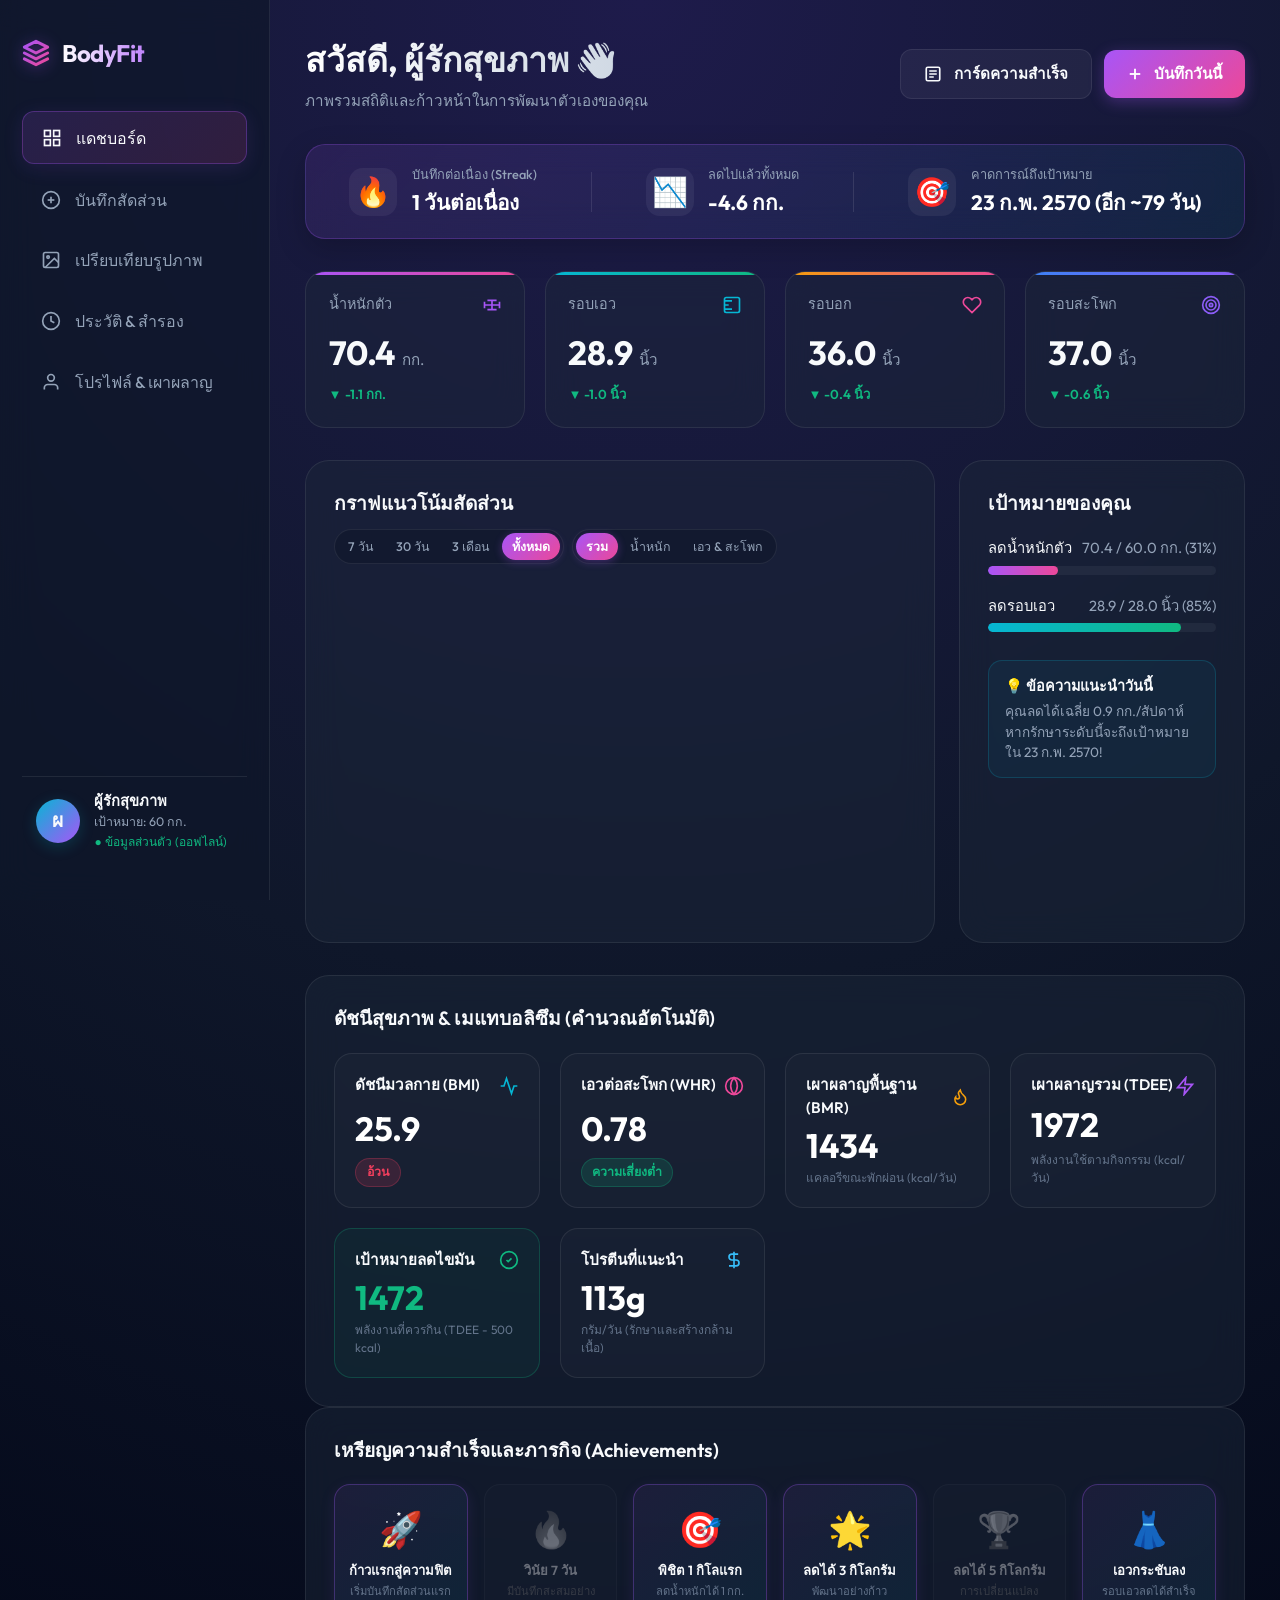
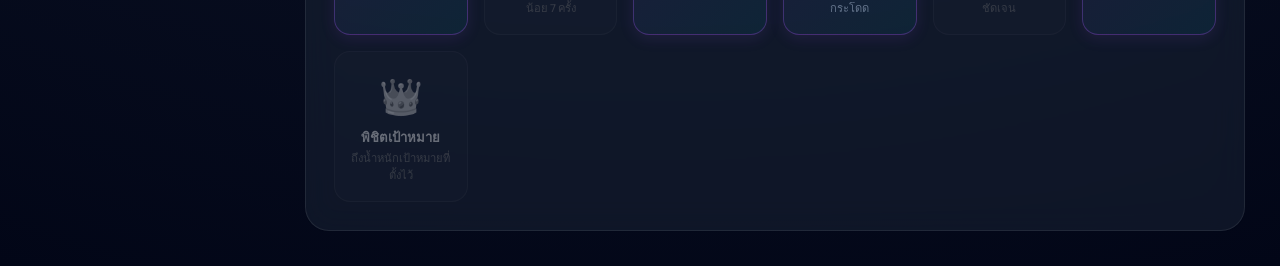
==== commit a27084fa: "Enhance importData to support JSON and CSV with robust error handling" ====
--- a/index.html
+++ b/index.html
@@ -1,4 +1,4 @@
-﻿<!DOCTYPE html>
+<!DOCTYPE html>
 <html lang="th">
 <head>
     <meta charset="UTF-8">
@@ -1948,7 +1948,7 @@
                         <button class="btn-secondary" onclick="document.getElementById('import-file').click()" title="กู้คืนข้อมูลจากไฟล์สำรอง">
                             <svg width="16" height="16" viewBox="0 0 24 24" fill="none" stroke="currentColor" stroke-width="2.5" style="margin-right: 6px; vertical-align: middle;"><path d="M21 15v4a2 2 0 0 1-2 2H5a2 2 0 0 1-2-2v-4"></path><polyline points="7 10 12 15 17 10"></polyline><line x1="12" y1="15" x2="12" y2="3"></line></svg>นำเข้าข้อมูล
                         </button>
-                        <input type="file" id="import-file" style="display: none;" onchange="importData(event)">
+                        <input type="file" id="import-file" accept=".json,.csv" style="display: none;" onchange="importData(event)">
                     </div>
                 </div>
 
@@ -3167,25 +3167,95 @@
     showToast("ส่งออกไฟล์สำรอง JSON สำเร็จ!", "success");
 };
 
-// Import data from JSON
+// Import data from JSON or CSV
 window.importData = async function(event) {
-    const file = event.target.files[0];
+    const inputEl = event.target;
+    const file = inputEl.files && inputEl.files[0];
     if (!file) return;
 
     const reader = new FileReader();
     reader.onload = async function(e) {
         try {
-            const importedState = JSON.parse(e.target.result);
-            if (importedState.profile && importedState.logs) {
-                state = importedState;
-                await saveState();
-                initApp();
-                showToast("นำเข้าข้อมูลเรียบร้อยแล้ว!", "success");
+            const fileContent = (e.target.result || "").trim();
+            let importedCount = 0;
+
+            // Handle JSON format
+            if (file.name.endsWith('.json') || fileContent.startsWith('{') || fileContent.startsWith('[')) {
+                const importedData = JSON.parse(fileContent);
+
+                if (Array.isArray(importedData)) {
+                    state.logs = importedData;
+                    importedCount = importedData.length;
+                } else if (importedData.logs && Array.isArray(importedData.logs)) {
+                    state.logs = importedData.logs;
+                    if (importedData.profile) {
+                        state.profile = Object.assign(state.profile, importedData.profile);
+                    }
+                    importedCount = importedData.logs.length;
+                } else if (importedData.profile) {
+                    state.profile = Object.assign(state.profile, importedData.profile);
+                    importedCount = 1;
+                } else {
+                    showToast("ไม่พบข้อมูลสถิติในไฟล์ JSON นี้", "error");
+                    inputEl.value = '';
+                    return;
+                }
+            }
+            // Handle CSV format
+            else if (file.name.endsWith('.csv') || fileContent.includes(',')) {
+                const lines = fileContent.split(/\r?\n/).filter(line => line.trim().length > 0);
+                if (lines.length > 1) {
+                    const parsedLogs = [];
+                    for (let i = 1; i < lines.length; i++) {
+                        const cols = lines[i].split(',').map(c => c.trim().replace(/^["']|["']$/g, ''));
+                        if (cols.length >= 2 && cols[0] && !isNaN(parseFloat(cols[1]))) {
+                            parsedLogs.push({
+                                id: Date.now() - (lines.length - i) * 86400000,
+                                date: cols[0],
+                                weight: parseFloat(cols[1]),
+                                waist: parseFloat(cols[2]) || 0,
+                                chest: parseFloat(cols[3]) || 0,
+                                hips: parseFloat(cols[4]) || 0,
+                                armLeft: parseFloat(cols[5]) || 0,
+                                armRight: parseFloat(cols[6]) || 0,
+                                thighLeft: parseFloat(cols[7]) || 0,
+                                thighRight: parseFloat(cols[8]) || 0,
+                                photo: null,
+                                tags: cols[9] ? cols[9].split(';').map(t => t.trim()).filter(Boolean) : [],
+                                notes: cols[10] || ''
+                            });
+                        }
+                    }
+                    if (parsedLogs.length > 0) {
+                        state.logs = parsedLogs.sort((a, b) => new Date(a.date) - new Date(b.date));
+                        importedCount = parsedLogs.length;
+                    } else {
+                        showToast("ไม่สามารถอ่านข้อมูลจากไฟล์ CSV ได้", "error");
+                        inputEl.value = '';
+                        return;
+                    }
+                } else {
+                    showToast("ไฟล์ CSV ไม่มีข้อมูลบันทึก", "error");
+                    inputEl.value = '';
+                    return;
+                }
             } else {
-                showToast("รูปแบบไฟล์สำรองไม่ถูกต้อง", "error");
+                showToast("กรุณาเลือกไฟล์ .json หรือ .csv", "error");
+                inputEl.value = '';
+                return;
             }
+
+            // Save state, update forms and all UI elements
+            await saveState();
+            initApp();
+            updateUI();
+            inputEl.value = '';
+            showToast(`นำเข้าข้อมูลสำเร็จ ${importedCount} รายการ! 🎉`, "success");
+
         } catch (err) {
-            showToast("เกิดข้อผิดพลาดในการอ่านไฟล์สำรอง", "error");
+            console.error("Import Error:", err);
+            showToast("เกิดข้อผิดพลาดในการอ่านไฟล์สำรอง: " + err.message, "error");
+            inputEl.value = '';
         }
     };
     reader.readAsText(file);
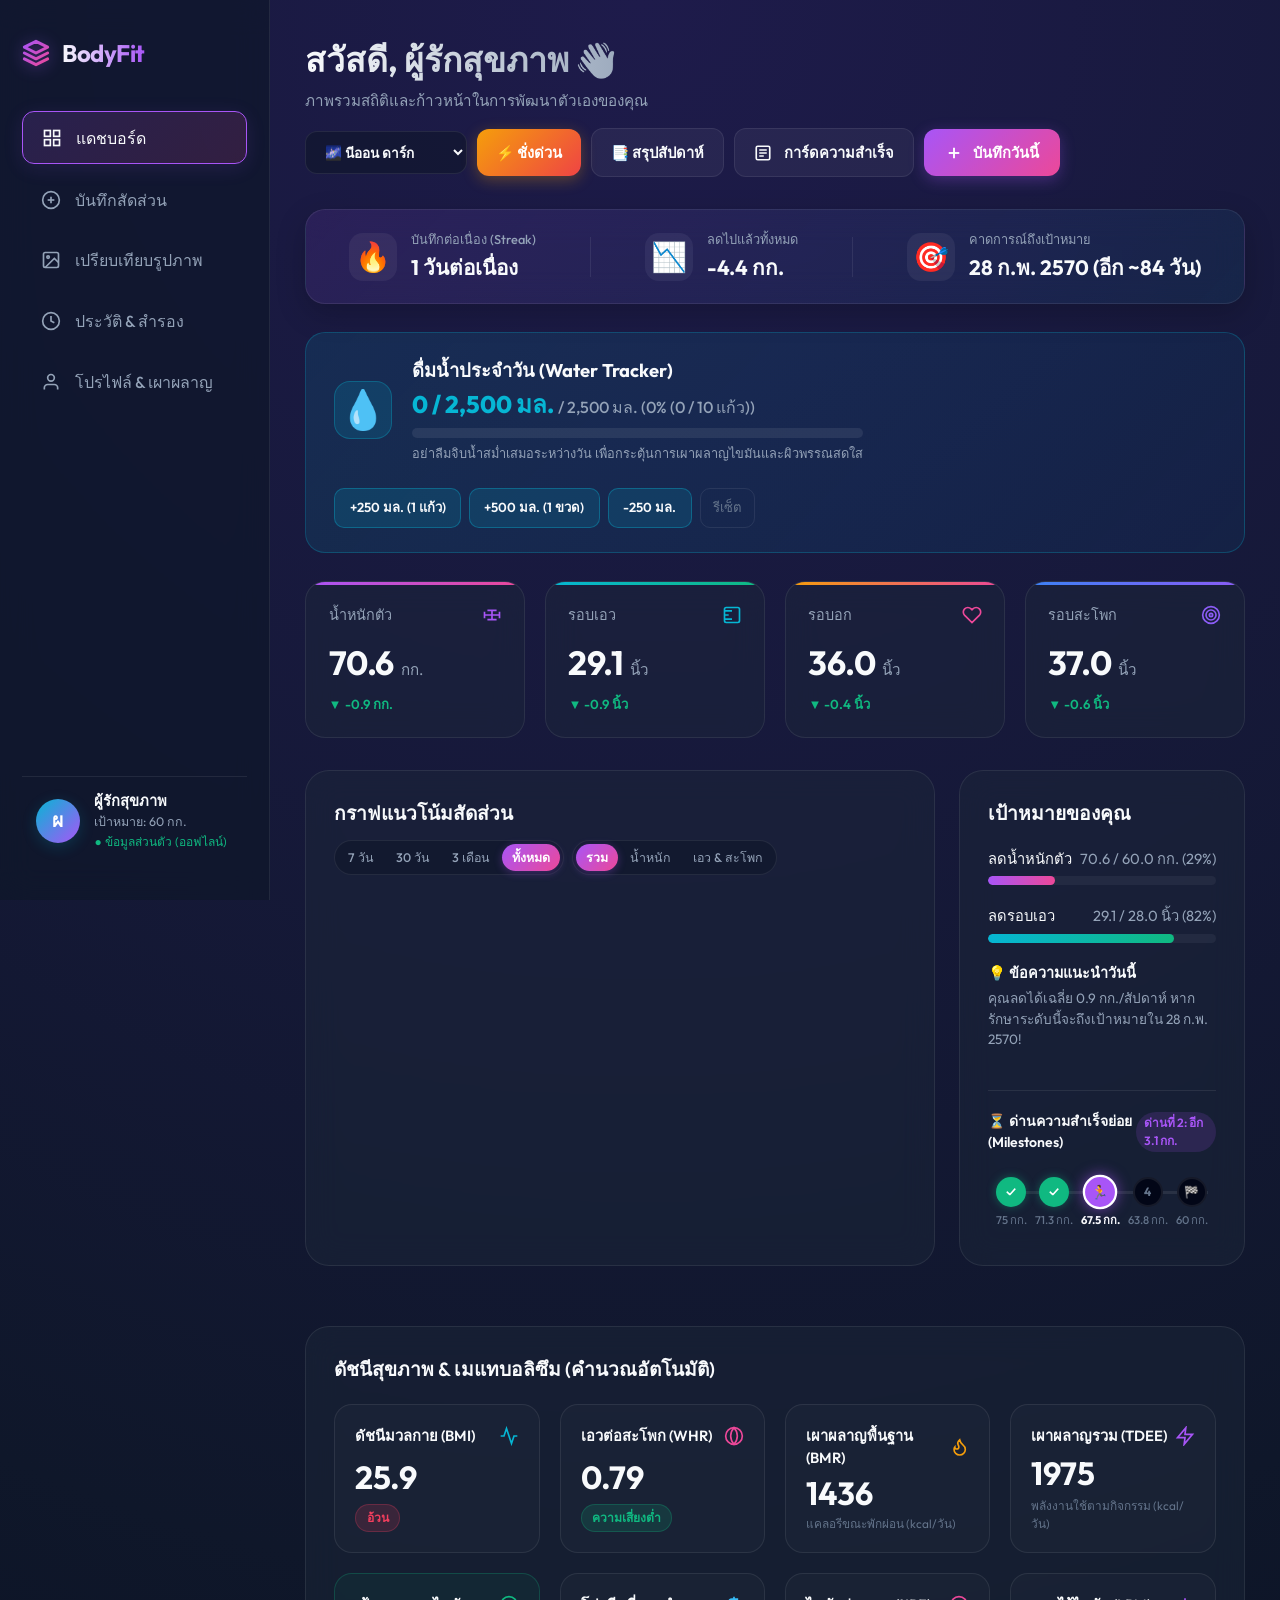
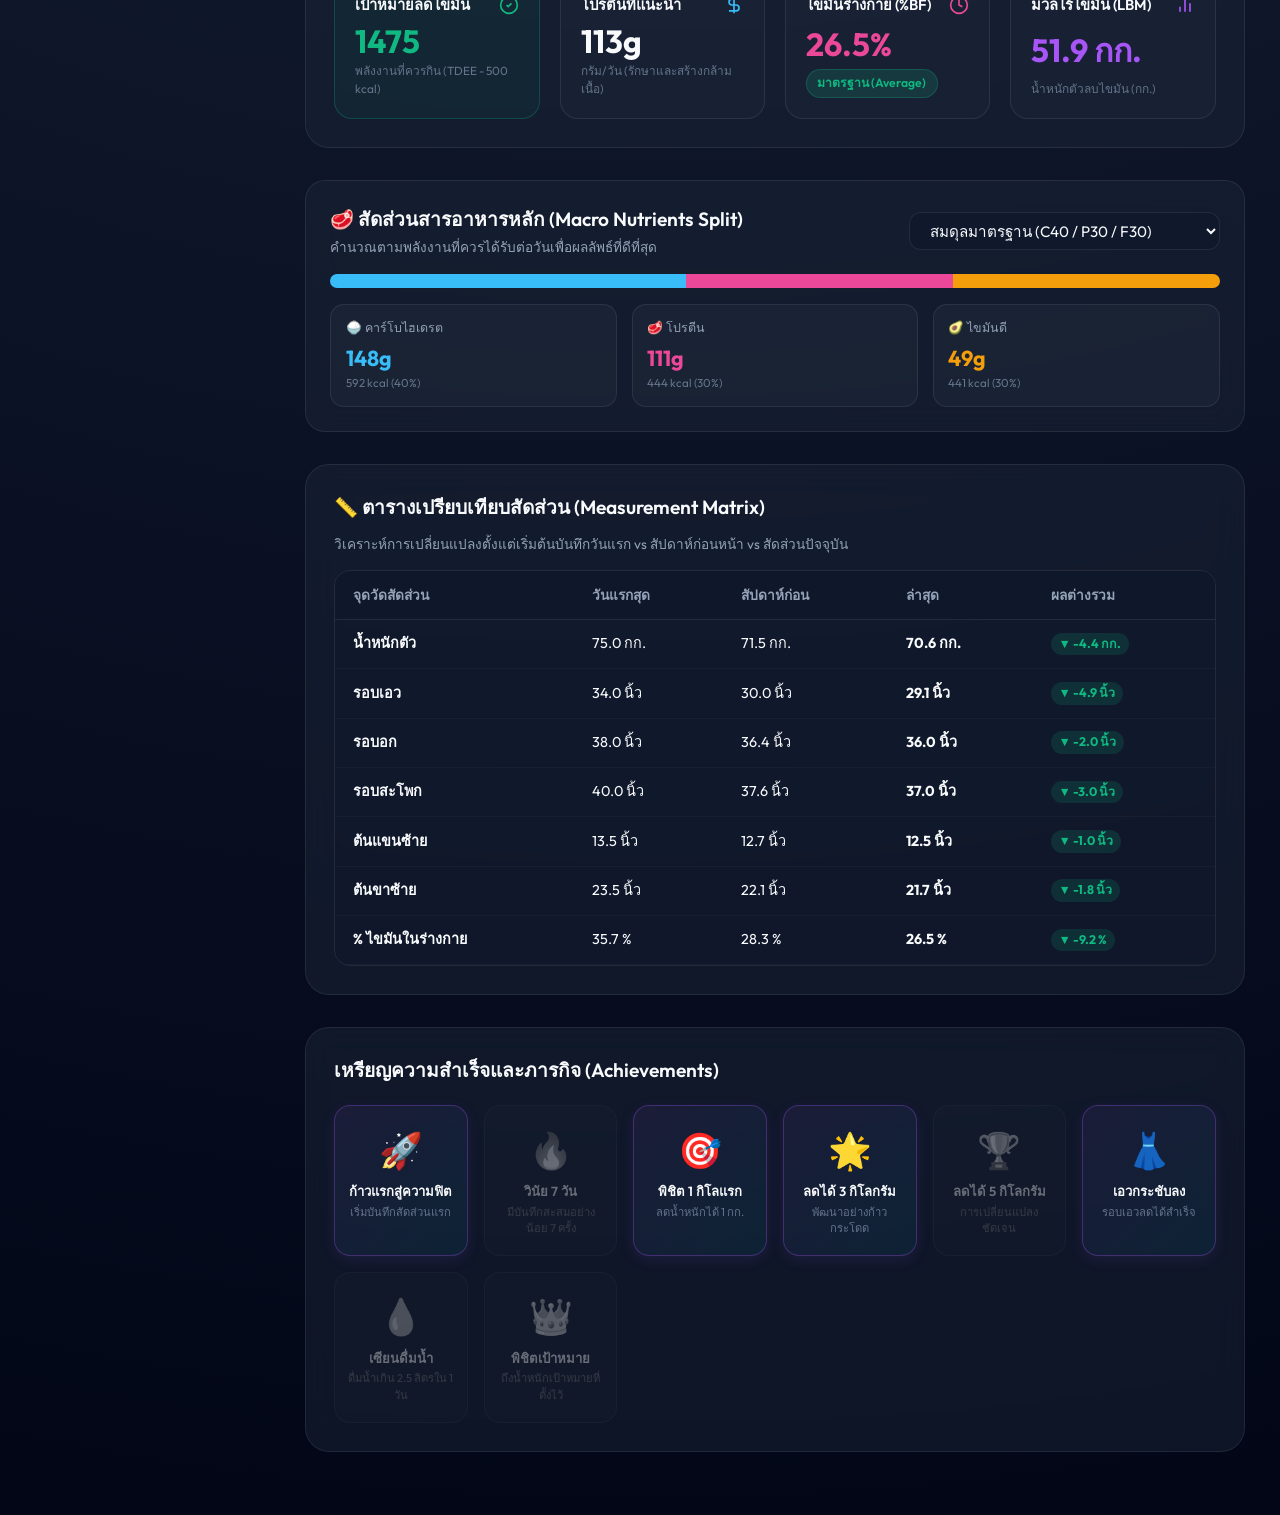
==== commit 4821ec73: "Add all 8 features: Water tracker, Quick weight, Themes, Body Fat %, Macros, Matrix comparison, Week" ====
--- a/index.html
+++ b/index.html
@@ -1,5 +1,5 @@
-<!DOCTYPE html>
-<html lang="th">
+﻿<!DOCTYPE html>
+<html lang="th" data-theme="neon">
 <head>
     <meta charset="UTF-8">
     <meta name="viewport" content="width=device-width, initial-scale=1.0, maximum-scale=1.0, user-scalable=no">
@@ -10,12 +10,12 @@
     <meta name="theme-color" content="#a855f7">
     <meta name="apple-mobile-web-app-capable" content="yes">
     <meta name="apple-mobile-web-app-status-bar-style" content="black-translucent">
-    <link rel="icon" href="data:image/svg+xml,<svg xmlns='http://www.w3.org/2000/svg' viewBox='0 0 24 24'><rect width='24' height='24' rx='6' fill='%23a855f7'/><text x='12' y='17' font-size='12' font-weight='bold' fill='white' text-anchor='middle'>BF</text></svg>"><link rel="apple-touch-icon" href="data:image/svg+xml,<svg xmlns='http://www.w3.org/2000/svg' viewBox='0 0 24 24'><rect width='24' height='24' rx='6' fill='%23a855f7'/><text x='12' y='17' font-size='12' font-weight='bold' fill='white' text-anchor='middle'>BF</text></svg>">
+    <link rel="icon" href="data:image/svg+xml,<svg xmlns='http://www.w3.org/2000/svg' viewBox='0 0 24 24'><rect width='24' height='24' rx='6' fill='%23a855f7'/><text x='12' y='17' font-size='12' font-weight='bold' fill='white' text-anchor='middle'>BF</text></svg>">
+    <link rel="apple-touch-icon" href="data:image/svg+xml,<svg xmlns='http://www.w3.org/2000/svg' viewBox='0 0 24 24'><rect width='24' height='24' rx='6' fill='%23a855f7'/><text x='12' y='17' font-size='12' font-weight='bold' fill='white' text-anchor='middle'>BF</text></svg>">
     
-    <style>
-@import url('https://fonts.googleapis.com/css2?family=Outfit:wght@300;400;500;600;700;800&display=swap');
-
-:root {
+    <style>@import url('https://fonts.googleapis.com/css2?family=Outfit:wght@300;400;500;600;700;800&display=swap');
+
+:root, [data-theme="neon"] {
     --bg-gradient: radial-gradient(circle at 50% 0%, #1e1b4b 0%, #0f172a 50%, #020617 100%);
     --card-bg: rgba(30, 41, 59, 0.45);
     --card-border: rgba(255, 255, 255, 0.08);
@@ -30,7 +30,84 @@
     --text-primary: #f8fafc;
     --text-secondary: #94a3b8;
     --text-muted: #64748b;
+    --input-bg: rgba(15, 23, 42, 0.45);
+    --header-bg: rgba(15, 23, 42, 0.7);
+    --body-bg: #020617;
+    --chart-grid: rgba(255, 255, 255, 0.04);
+    --table-stripe: rgba(15, 23, 42, 0.2);
+    --pill-bg: rgba(15, 23, 42, 0.6);
+}
+
+[data-theme="mint"] {
+    --bg-gradient: radial-gradient(circle at 50% 0%, #064e3b 0%, #062f22 50%, #021710 100%);
+    --card-bg: rgba(6, 78, 59, 0.25);
+    --card-border: rgba(52, 211, 153, 0.15);
+    --glass-blur: blur(16px);
     
+    --primary-neon: #10b981; /* Emerald */
+    --secondary-neon: #06b6d4; /* Cyan */
+    --accent-cyan: #34d399; /* Mint */
+    --success-emerald: #10b981;
+    --warning-rose: #f43f5e;
+    
+    --text-primary: #f0fdf4;
+    --text-secondary: #a7f3d0;
+    --text-muted: #6ee7b7;
+    --input-bg: rgba(6, 40, 28, 0.5);
+    --header-bg: rgba(4, 25, 18, 0.85);
+    --body-bg: #021710;
+    --chart-grid: rgba(52, 211, 153, 0.06);
+    --table-stripe: rgba(6, 40, 28, 0.3);
+    --pill-bg: rgba(6, 40, 28, 0.7);
+}
+
+[data-theme="ocean"] {
+    --bg-gradient: radial-gradient(circle at 50% 0%, #0c4a6e 0%, #082f49 50%, #021626 100%);
+    --card-bg: rgba(8, 47, 73, 0.3);
+    --card-border: rgba(56, 189, 248, 0.15);
+    --glass-blur: blur(16px);
+    
+    --primary-neon: #0284c7; /* Sky/Ocean */
+    --secondary-neon: #38bdf8; /* Light Sky */
+    --accent-cyan: #06b6d4; /* Cyan */
+    --success-emerald: #10b981;
+    --warning-rose: #f43f5e;
+    
+    --text-primary: #f0f9ff;
+    --text-secondary: #bae6fd;
+    --text-muted: #7dd3fc;
+    --input-bg: rgba(8, 47, 73, 0.5);
+    --header-bg: rgba(3, 24, 40, 0.85);
+    --body-bg: #021626;
+    --chart-grid: rgba(56, 189, 248, 0.06);
+    --table-stripe: rgba(8, 47, 73, 0.3);
+    --pill-bg: rgba(8, 47, 73, 0.7);
+}
+
+[data-theme="light"] {
+    --bg-gradient: linear-gradient(135deg, #f8fafc 0%, #e2e8f0 100%);
+    --card-bg: rgba(255, 255, 255, 0.85);
+    --card-border: rgba(0, 0, 0, 0.08);
+    --glass-blur: blur(12px);
+    
+    --primary-neon: #7c3aed; /* Deep Purple */
+    --secondary-neon: #db2777; /* Rose */
+    --accent-cyan: #0284c7; /* Ocean Blue */
+    --success-emerald: #059669;
+    --warning-rose: #e11d48;
+    
+    --text-primary: #0f172a;
+    --text-secondary: #475569;
+    --text-muted: #64748b;
+    --input-bg: rgba(241, 245, 249, 0.9);
+    --header-bg: rgba(255, 255, 255, 0.9);
+    --body-bg: #f8fafc;
+    --chart-grid: rgba(0, 0, 0, 0.05);
+    --table-stripe: rgba(241, 245, 249, 0.7);
+    --pill-bg: rgba(226, 232, 240, 0.8);
+}
+
+:root {
     --font-main: 'Outfit', -apple-system, BlinkMacSystemFont, "Segoe UI", Roboto, sans-serif;
     --transition: all 0.25s cubic-bezier(0.4, 0, 0.2, 1);
 }
@@ -49,6 +126,7 @@
     overflow-x: hidden;
     line-height: 1.5;
     -webkit-font-smoothing: antialiased;
+    transition: background 0.3s ease, color 0.3s ease;
 }
 
 /* App Layout */
@@ -60,7 +138,7 @@
 /* Sidebar Styling (Desktop) */
 .sidebar {
     width: 270px;
-    background: rgba(15, 23, 42, 0.7);
+    background: var(--header-bg);
     backdrop-filter: var(--glass-blur);
     border-right: 1px solid var(--card-border);
     padding: 2.2rem 1.4rem;
@@ -81,16 +159,13 @@
 
 .brand-icon {
     font-size: 2rem;
-    background: linear-gradient(135deg, var(--primary-neon), var(--secondary-neon));
-    -webkit-background-clip: text;
-    -webkit-text-fill-color: transparent;
 }
 
 .brand-name {
     font-size: 1.5rem;
     font-weight: 700;
     letter-spacing: -0.5px;
-    background: linear-gradient(to right, #ffffff, #c084fc);
+    background: linear-gradient(to right, var(--text-primary), var(--primary-neon));
     -webkit-background-clip: text;
     -webkit-text-fill-color: transparent;
 }
@@ -123,7 +198,7 @@
 
 .nav-item.active {
     background: linear-gradient(135deg, rgba(168, 85, 247, 0.15), rgba(236, 72, 153, 0.15));
-    border-color: rgba(168, 85, 247, 0.3);
+    border-color: var(--primary-neon);
     box-shadow: 0 4px 20px rgba(168, 85, 247, 0.12);
 }
 
@@ -140,6 +215,7 @@
     height: 44px;
     border-radius: 50%;
     background: linear-gradient(135deg, var(--accent-cyan), var(--primary-neon));
+    color: #fff;
     display: flex;
     align-items: center;
     justify-content: center;
@@ -195,7 +271,7 @@
     font-size: 2.1rem;
     font-weight: 700;
     margin-bottom: 0.25rem;
-    background: linear-gradient(to right, #ffffff, #cbd5e1);
+    background: linear-gradient(to right, var(--text-primary), var(--text-secondary));
     -webkit-background-clip: text;
     -webkit-text-fill-color: transparent;
 }
@@ -208,15 +284,33 @@
 .header-btn-group {
     display: flex;
     align-items: center;
-    gap: 0.75rem;
+    gap: 0.6rem;
     flex-wrap: wrap;
+}
+
+/* Theme Picker Dropdown */
+.theme-picker-select {
+    background: var(--pill-bg);
+    border: 1px solid var(--card-border);
+    color: var(--text-primary);
+    padding: 0.65rem 0.9rem;
+    border-radius: 12px;
+    font-size: 0.85rem;
+    font-weight: 600;
+    cursor: pointer;
+    font-family: inherit;
+    transition: var(--transition);
+}
+
+.theme-picker-select:hover {
+    border-color: var(--primary-neon);
 }
 
 .btn-primary {
     background: linear-gradient(135deg, var(--primary-neon), var(--secondary-neon));
     color: #fff;
     border: none;
-    padding: 0.75rem 1.4rem;
+    padding: 0.75rem 1.3rem;
     border-radius: 12px;
     font-weight: 600;
     cursor: pointer;
@@ -226,7 +320,7 @@
     transition: var(--transition);
     box-shadow: 0 4px 15px rgba(168, 85, 247, 0.3);
     font-family: inherit;
-    font-size: 0.95rem;
+    font-size: 0.92rem;
 }
 
 .btn-primary:hover {
@@ -238,7 +332,7 @@
     background: rgba(255, 255, 255, 0.05);
     color: var(--text-primary);
     border: 1px solid var(--card-border);
-    padding: 0.75rem 1.4rem;
+    padding: 0.75rem 1.2rem;
     border-radius: 12px;
     font-weight: 600;
     cursor: pointer;
@@ -247,7 +341,7 @@
     gap: 0.4rem;
     transition: var(--transition);
     font-family: inherit;
-    font-size: 0.95rem;
+    font-size: 0.92rem;
 }
 
 .btn-secondary:hover {
@@ -256,13 +350,35 @@
     transform: translateY(-1px);
 }
 
+.btn-quick-weight {
+    background: linear-gradient(135deg, #f59e0b, #ef4444);
+    color: #fff;
+    border: none;
+    padding: 0.75rem 1.2rem;
+    border-radius: 12px;
+    font-weight: 700;
+    cursor: pointer;
+    display: inline-flex;
+    align-items: center;
+    gap: 0.35rem;
+    transition: var(--transition);
+    box-shadow: 0 4px 15px rgba(245, 158, 11, 0.3);
+    font-family: inherit;
+    font-size: 0.92rem;
+}
+
+.btn-quick-weight:hover {
+    transform: translateY(-2px);
+    box-shadow: 0 6px 20px rgba(245, 158, 11, 0.5);
+}
+
 /* Motivation & Milestone Banner */
 .motivation-banner {
     background: linear-gradient(135deg, rgba(168, 85, 247, 0.12), rgba(6, 182, 212, 0.08));
-    border: 1px solid rgba(168, 85, 247, 0.25);
+    border: 1px solid var(--card-border);
     border-radius: 20px;
     padding: 1.25rem 1.75rem;
-    margin-bottom: 2rem;
+    margin-bottom: 1.75rem;
     display: flex;
     align-items: center;
     justify-content: space-around;
@@ -303,14 +419,129 @@
 .banner-val {
     font-size: 1.3rem;
     font-weight: 700;
-    color: #fff;
+    color: var(--text-primary);
     margin-top: 2px;
 }
 
 .banner-divider {
     width: 1px;
     height: 40px;
-    background: rgba(255, 255, 255, 0.1);
+    background: var(--card-border);
+}
+
+/* Daily Water Tracker Card */
+.water-tracker-card {
+    background: linear-gradient(135deg, rgba(6, 182, 212, 0.12), rgba(2, 132, 199, 0.08));
+    border: 1px solid rgba(6, 182, 212, 0.25);
+    border-radius: 20px;
+    padding: 1.5rem 1.75rem;
+    margin-bottom: 1.75rem;
+    display: flex;
+    align-items: center;
+    justify-content: space-between;
+    gap: 1.5rem;
+    flex-wrap: wrap;
+    position: relative;
+    overflow: hidden;
+}
+
+.water-info-side {
+    display: flex;
+    align-items: center;
+    gap: 1.25rem;
+}
+
+.water-cup-icon {
+    font-size: 2.4rem;
+    background: rgba(6, 182, 212, 0.15);
+    width: 58px;
+    height: 58px;
+    border-radius: 16px;
+    display: flex;
+    align-items: center;
+    justify-content: center;
+    border: 1px solid rgba(6, 182, 212, 0.3);
+}
+
+.water-details h3 {
+    font-size: 1.15rem;
+    font-weight: 700;
+    color: var(--text-primary);
+}
+
+.water-details p {
+    font-size: 0.85rem;
+    color: var(--text-secondary);
+}
+
+.water-amount-big {
+    font-size: 1.5rem;
+    font-weight: 800;
+    color: var(--accent-cyan);
+    margin: 2px 0;
+}
+
+.water-progress-track {
+    width: 100%;
+    min-width: 200px;
+    height: 10px;
+    background: rgba(255, 255, 255, 0.08);
+    border-radius: 99px;
+    overflow: hidden;
+    margin-top: 6px;
+}
+
+.water-progress-fill {
+    height: 100%;
+    background: linear-gradient(90deg, #06b6d4, #38bdf8);
+    border-radius: 99px;
+    transition: width 0.4s ease;
+}
+
+.water-buttons-side {
+    display: flex;
+    align-items: center;
+    gap: 0.5rem;
+    flex-wrap: wrap;
+}
+
+.btn-water {
+    background: rgba(6, 182, 212, 0.15);
+    border: 1px solid rgba(6, 182, 212, 0.35);
+    color: var(--text-primary);
+    padding: 0.55rem 0.9rem;
+    border-radius: 10px;
+    font-size: 0.82rem;
+    font-weight: 600;
+    cursor: pointer;
+    font-family: inherit;
+    transition: var(--transition);
+    display: inline-flex;
+    align-items: center;
+    gap: 0.3rem;
+}
+
+.btn-water:hover {
+    background: rgba(6, 182, 212, 0.3);
+    transform: translateY(-2px);
+    box-shadow: 0 4px 12px rgba(6, 182, 212, 0.25);
+}
+
+.btn-water-reset {
+    background: transparent;
+    border: 1px solid var(--card-border);
+    color: var(--text-muted);
+    padding: 0.55rem 0.75rem;
+    border-radius: 10px;
+    font-size: 0.82rem;
+    cursor: pointer;
+    font-family: inherit;
+    transition: var(--transition);
+}
+
+.btn-water-reset:hover {
+    color: var(--warning-rose);
+    border-color: var(--warning-rose);
 }
 
 /* Primary Metrics Grid */
@@ -416,6 +647,7 @@
     border-radius: 24px;
     padding: 1.75rem;
     position: relative;
+    margin-bottom: 1.75rem;
 }
 
 .card-title {
@@ -425,6 +657,8 @@
     display: flex;
     justify-content: space-between;
     align-items: center;
+    gap: 0.5rem;
+    flex-wrap: wrap;
 }
 
 /* Chart Header & Filter Controls */
@@ -444,7 +678,7 @@
 }
 
 .pill-group {
-    background: rgba(15, 23, 42, 0.6);
+    background: var(--pill-bg);
     border: 1px solid var(--card-border);
     border-radius: 99px;
     padding: 3px;
@@ -517,18 +751,111 @@
     transition: width 0.8s cubic-bezier(0.4, 0, 0.2, 1);
 }
 
-.goal-advice {
-    background: rgba(6, 182, 212, 0.06);
-    border: 1px solid rgba(6, 182, 212, 0.2);
-    border-radius: 14px;
-    padding: 0.9rem 1rem;
-    margin-top: 0.5rem;
-}
-
-/* Health & Metabolism 6-Grid */
-.calcs-grid-6 {
+/* Mini Milestones Checkpoint Stepper */
+.milestones-stepper {
+    margin-top: 1.25rem;
+    padding-top: 1.25rem;
+    border-top: 1px solid var(--card-border);
+}
+
+.stepper-header {
+    display: flex;
+    justify-content: space-between;
+    align-items: center;
+    margin-bottom: 0.75rem;
+}
+
+.stepper-title {
+    font-size: 0.88rem;
+    font-weight: 600;
+    color: var(--text-primary);
+    display: flex;
+    align-items: center;
+    gap: 0.35rem;
+}
+
+.stepper-badge {
+    font-size: 0.75rem;
+    padding: 2px 8px;
+    border-radius: 99px;
+    background: rgba(168, 85, 247, 0.15);
+    color: var(--primary-neon);
+    font-weight: 600;
+}
+
+.stepper-track {
+    display: flex;
+    justify-content: space-between;
+    position: relative;
+    margin: 1.5rem 0.5rem 0.5rem 0.5rem;
+}
+
+.stepper-track::before {
+    content: '';
+    position: absolute;
+    top: 14px;
+    left: 0;
+    right: 0;
+    height: 3px;
+    background: rgba(255, 255, 255, 0.08);
+    z-index: 1;
+}
+
+.step-node {
+    position: relative;
+    z-index: 2;
+    display: flex;
+    flex-direction: column;
+    align-items: center;
+    gap: 0.35rem;
+}
+
+.step-circle {
+    width: 30px;
+    height: 30px;
+    border-radius: 50%;
+    background: var(--body-bg);
+    border: 2px solid var(--card-border);
+    display: flex;
+    align-items: center;
+    justify-content: center;
+    font-size: 0.75rem;
+    font-weight: 700;
+    color: var(--text-muted);
+    transition: var(--transition);
+}
+
+.step-node.completed .step-circle {
+    background: var(--success-emerald);
+    border-color: var(--success-emerald);
+    color: #fff;
+    box-shadow: 0 0 10px rgba(16, 185, 129, 0.4);
+}
+
+.step-node.active .step-circle {
+    background: var(--primary-neon);
+    border-color: #fff;
+    color: #fff;
+    box-shadow: 0 0 12px rgba(168, 85, 247, 0.6);
+    transform: scale(1.15);
+}
+
+.step-label {
+    font-size: 0.7rem;
+    color: var(--text-muted);
+    font-weight: 500;
+    white-space: nowrap;
+}
+
+.step-node.active .step-label {
+    color: var(--text-primary);
+    font-weight: 700;
+}
+
+/* Health & Metabolism Grid */
+.calcs-grid-custom {
     display: grid;
-    grid-template-columns: repeat(auto-fit, minmax(200px, 1fr));
+    grid-template-columns: repeat(auto-fit, minmax(180px, 1fr));
     gap: 1.25rem;
     margin-top: 0.5rem;
 }
@@ -563,31 +890,31 @@
 
 .calc-name {
     font-weight: 600;
-    font-size: 0.95rem;
+    font-size: 0.92rem;
     color: var(--text-primary);
 }
 
 .calc-value {
-    font-size: 2.1rem;
+    font-size: 2rem;
     font-weight: 700;
     line-height: 1.1;
-    color: #fff;
-    margin: 0.5rem 0 0.25rem 0;
-}
-
-.text-emerald {
-    color: var(--success-emerald);
-}
+    color: var(--text-primary);
+    margin: 0.45rem 0 0.2rem 0;
+}
+
+.text-emerald { color: var(--success-emerald); }
+.text-cyan { color: var(--accent-cyan); }
+.text-amber { color: #f59e0b; }
 
 .calc-sublabel {
-    font-size: 0.75rem;
+    font-size: 0.74rem;
     color: var(--text-muted);
 }
 
 .calc-status {
     padding: 0.25rem 0.65rem;
     border-radius: 99px;
-    font-size: 0.78rem;
+    font-size: 0.76rem;
     font-weight: 600;
     display: inline-block;
     text-align: center;
@@ -596,6 +923,110 @@
 .status-normal { background: rgba(16, 185, 129, 0.15); color: var(--success-emerald); border: 1px solid rgba(16, 185, 129, 0.25); }
 .status-warning { background: rgba(245, 158, 11, 0.15); color: #f59e0b; border: 1px solid rgba(245, 158, 11, 0.25); }
 .status-danger { background: rgba(244, 63, 94, 0.15); color: var(--warning-rose); border: 1px solid rgba(244, 63, 94, 0.25); }
+
+/* Macro Nutrients Breakdown Card */
+.macro-card {
+    background: var(--card-bg);
+    border: 1px solid var(--card-border);
+    border-radius: 20px;
+    padding: 1.5rem;
+}
+
+.macro-ratio-bar {
+    height: 14px;
+    width: 100%;
+    border-radius: 99px;
+    overflow: hidden;
+    display: flex;
+    margin: 1rem 0;
+}
+
+.macro-bar-carb { background: #38bdf8; transition: width 0.4s ease; }
+.macro-bar-protein { background: #ec4899; transition: width 0.4s ease; }
+.macro-bar-fat { background: #f59e0b; transition: width 0.4s ease; }
+
+.macro-boxes-grid {
+    display: grid;
+    grid-template-columns: repeat(auto-fit, minmax(130px, 1fr));
+    gap: 0.9rem;
+}
+
+.macro-box {
+    background: rgba(255, 255, 255, 0.03);
+    border: 1px solid var(--card-border);
+    border-radius: 14px;
+    padding: 0.9rem;
+    display: flex;
+    flex-direction: column;
+}
+
+.macro-box-title {
+    font-size: 0.78rem;
+    color: var(--text-secondary);
+    display: flex;
+    align-items: center;
+    gap: 0.3rem;
+}
+
+.macro-box-val {
+    font-size: 1.35rem;
+    font-weight: 700;
+    margin-top: 0.25rem;
+}
+
+.macro-box-cal {
+    font-size: 0.72rem;
+    color: var(--text-muted);
+}
+
+/* Measurement Matrix Table */
+.matrix-table-wrap {
+    overflow-x: auto;
+    border-radius: 16px;
+    border: 1px solid var(--card-border);
+    margin-top: 0.5rem;
+}
+
+.matrix-table {
+    width: 100%;
+    border-collapse: collapse;
+    text-align: left;
+    background: var(--table-stripe);
+}
+
+.matrix-table th {
+    background: var(--header-bg);
+    color: var(--text-secondary);
+    font-weight: 600;
+    padding: 0.85rem 1.1rem;
+    font-size: 0.86rem;
+    border-bottom: 1px solid var(--card-border);
+    white-space: nowrap;
+}
+
+.matrix-table td {
+    padding: 0.8rem 1.1rem;
+    border-bottom: 1px solid rgba(255, 255, 255, 0.03);
+    font-size: 0.9rem;
+}
+
+.matrix-table tbody tr:hover {
+    background: rgba(255, 255, 255, 0.03);
+}
+
+.delta-badge {
+    display: inline-flex;
+    align-items: center;
+    gap: 2px;
+    padding: 2px 8px;
+    border-radius: 99px;
+    font-size: 0.78rem;
+    font-weight: 700;
+}
+
+.delta-good { background: rgba(16, 185, 129, 0.15); color: var(--success-emerald); }
+.delta-bad { background: rgba(244, 63, 94, 0.15); color: var(--warning-rose); }
+.delta-zero { background: rgba(255, 255, 255, 0.05); color: var(--text-muted); }
 
 /* Badges / Milestones Grid */
 .badges-grid {
@@ -672,7 +1103,7 @@
 
 .form-input {
     width: 100%;
-    background: rgba(15, 23, 42, 0.45);
+    background: var(--input-bg);
     border: 1px solid var(--card-border);
     border-radius: 12px;
     padding: 0.75rem 2.8rem 0.75rem 1rem;
@@ -691,7 +1122,6 @@
     outline: none;
     border-color: var(--primary-neon);
     box-shadow: 0 0 0 3px rgba(168, 85, 247, 0.2);
-    background: rgba(15, 23, 42, 0.65);
 }
 
 .input-unit {
@@ -728,7 +1158,7 @@
     gap: 0.4rem;
     cursor: pointer;
     transition: var(--transition);
-    background: rgba(15, 23, 42, 0.3);
+    background: var(--input-bg);
 }
 
 .photo-upload-dropzone:hover {
@@ -868,7 +1298,7 @@
     top: 0;
     left: 0;
     height: 100%;
-    width: 580px; /* matched container max-width */
+    width: 580px;
     max-width: none;
     object-fit: cover;
 }
@@ -973,7 +1403,7 @@
     font-size: 0.75rem;
     display: flex;
     justify-content: space-between;
-    background: rgba(15, 23, 42, 0.7);
+    background: var(--header-bg);
     color: var(--text-secondary);
 }
 
@@ -994,11 +1424,11 @@
     width: 100%;
     border-collapse: collapse;
     text-align: left;
-    background: rgba(15, 23, 42, 0.2);
+    background: var(--table-stripe);
 }
 
 .history-table th {
-    background: rgba(15, 23, 42, 0.6);
+    background: var(--header-bg);
     color: var(--text-secondary);
     font-weight: 600;
     padding: 0.85rem 1.1rem;
@@ -1091,6 +1521,7 @@
     height: 80px;
     border-radius: 50%;
     background: linear-gradient(135deg, var(--accent-cyan), var(--primary-neon));
+    color: #fff;
     display: flex;
     align-items: center;
     justify-content: center;
@@ -1099,30 +1530,33 @@
     box-shadow: 0 8px 30px rgba(168, 85, 247, 0.3);
 }
 
-/* Shareable Progress Card Modal */
+/* Modals General */
 .modal-overlay {
     position: fixed;
     inset: 0;
-    background: rgba(0, 0, 0, 0.75);
+    background: rgba(0, 0, 0, 0.78);
     backdrop-filter: blur(8px);
     z-index: 1200;
     display: flex;
     align-items: center;
     justify-content: center;
     padding: 1rem;
+    animation: fadeIn 0.2s ease-out;
 }
 
 .modal-card {
-    background: #0f172a;
+    background: var(--header-bg);
     border: 1px solid var(--card-border);
     border-radius: 24px;
-    max-width: 460px;
+    max-width: 480px;
     width: 100%;
     padding: 1.75rem;
     box-shadow: 0 20px 50px rgba(0, 0, 0, 0.6);
     display: flex;
     flex-direction: column;
     gap: 1.25rem;
+    max-height: 92vh;
+    overflow-y: auto;
 }
 
 .modal-header {
@@ -1140,15 +1574,24 @@
     background: transparent;
     border: none;
     color: var(--text-muted);
-    font-size: 1.3rem;
+    font-size: 1.4rem;
     cursor: pointer;
     transition: var(--transition);
 }
 
 .modal-close:hover {
-    color: #fff;
-}
-
+    color: var(--text-primary);
+}
+
+.modal-actions {
+    display: flex;
+    gap: 0.75rem;
+}
+
+.modal-actions .btn-primary { flex: 2; justify-content: center; }
+.modal-actions .btn-secondary { flex: 1; justify-content: center; }
+
+/* Progress Card Preview inside Modal */
 .progress-card-preview {
     background: radial-gradient(circle at 50% 0%, #3b0764 0%, #0f172a 75%);
     border: 1px solid rgba(168, 85, 247, 0.35);
@@ -1158,6 +1601,7 @@
     display: flex;
     flex-direction: column;
     gap: 1.1rem;
+    color: #f8fafc;
 }
 
 .pc-header {
@@ -1171,6 +1615,7 @@
     height: 44px;
     border-radius: 50%;
     background: linear-gradient(135deg, var(--accent-cyan), var(--primary-neon));
+    color: #fff;
     display: flex;
     align-items: center;
     justify-content: center;
@@ -1178,15 +1623,8 @@
     font-size: 1.25rem;
 }
 
-.pc-name {
-    font-size: 1.15rem;
-    font-weight: 700;
-}
-
-.pc-subtitle {
-    font-size: 0.75rem;
-    color: var(--text-secondary);
-}
+.pc-name { font-size: 1.15rem; font-weight: 700; color: #fff; }
+.pc-subtitle { font-size: 0.75rem; color: #94a3b8; }
 
 .pc-hero-metric {
     text-align: center;
@@ -1205,11 +1643,7 @@
     line-height: 1.1;
 }
 
-.pc-hero-label {
-    font-size: 0.85rem;
-    color: var(--text-secondary);
-    margin-top: 0.25rem;
-}
+.pc-hero-label { font-size: 0.85rem; color: #cbd5e1; margin-top: 0.25rem; }
 
 .pc-stats-row {
     display: flex;
@@ -1220,66 +1654,77 @@
     border-radius: 12px;
 }
 
-.pc-stat {
-    text-align: center;
-}
-
-.pc-stat-title {
-    font-size: 0.7rem;
-    color: var(--text-muted);
-    display: block;
-}
-
-.pc-stat-val {
-    font-size: 0.95rem;
-    font-weight: 700;
-    color: #fff;
-    margin-top: 2px;
-}
-
-.pc-stat-arrow {
-    color: var(--accent-cyan);
-    font-size: 0.85rem;
-}
+.pc-stat { text-align: center; }
+.pc-stat-title { font-size: 0.7rem; color: #94a3b8; display: block; }
+.pc-stat-val { font-size: 0.95rem; font-weight: 700; color: #fff; margin-top: 2px; }
+.pc-stat-arrow { color: #06b6d4; font-size: 0.85rem; }
 
 .pc-extra-details {
     display: flex;
     flex-direction: column;
     gap: 0.45rem;
     font-size: 0.85rem;
-    color: var(--text-secondary);
+    color: #cbd5e1;
     border-top: 1px solid rgba(255, 255, 255, 0.08);
     padding-top: 0.8rem;
 }
 
-.pc-detail-item {
-    display: flex;
-    justify-content: space-between;
-}
-
-.pc-detail-item strong {
+.pc-detail-item { display: flex; justify-content: space-between; }
+.pc-detail-item strong { color: #fff; }
+.pc-footer { text-align: center; font-size: 0.72rem; color: #94a3b8; }
+
+/* Weekly Report Modal Specifics */
+.weekly-grade-badge {
+    display: inline-flex;
+    align-items: center;
+    justify-content: center;
+    font-size: 1.75rem;
+    font-weight: 800;
+    width: 60px;
+    height: 60px;
+    border-radius: 50%;
+    background: linear-gradient(135deg, #f59e0b, #ec4899);
     color: #fff;
-}
-
-.pc-footer {
+    margin: 0 auto;
+    box-shadow: 0 4px 20px rgba(236, 72, 153, 0.4);
+}
+
+.weekly-stats-grid {
+    display: grid;
+    grid-template-columns: 1fr 1fr;
+    gap: 0.75rem;
+    margin: 1rem 0;
+}
+
+.weekly-stat-box {
+    background: rgba(255, 255, 255, 0.04);
+    border: 1px solid var(--card-border);
+    border-radius: 12px;
+    padding: 0.85rem;
     text-align: center;
-    font-size: 0.72rem;
-    color: var(--text-muted);
-}
-
-.modal-actions {
-    display: flex;
-    gap: 0.75rem;
-}
-
-.modal-actions .btn-primary {
-    flex: 2;
-    justify-content: center;
-}
-
-.modal-actions .btn-secondary {
-    flex: 1;
-    justify-content: center;
+}
+
+.weekly-stat-num {
+    font-size: 1.35rem;
+    font-weight: 700;
+    color: var(--text-primary);
+}
+
+.weekly-stat-lbl {
+    font-size: 0.75rem;
+    color: var(--text-secondary);
+}
+
+/* Quick Weight Modal Specifics */
+.quick-weight-input {
+    font-size: 2.5rem;
+    font-weight: 800;
+    text-align: center;
+    padding: 1rem;
+    height: auto;
+    border-radius: 16px;
+    letter-spacing: -1px;
+    color: var(--primary-neon);
 }
 
 /* Mobile Bottom Navigation (Hidden on Desktop) */
@@ -1299,7 +1744,7 @@
 }
 
 .toast {
-    background: rgba(15, 23, 42, 0.9);
+    background: var(--header-bg);
     backdrop-filter: var(--glass-blur);
     border: 1px solid var(--card-border);
     color: var(--text-primary);
@@ -1326,13 +1771,13 @@
 /* Responsive Media Queries */
 @media (max-width: 768px) {
     .sidebar {
-        display: none; /* Hide sidebar completely on mobile */
+        display: none;
     }
 
     .main-content {
         margin-left: 0;
         padding: 1.25rem;
-        padding-bottom: 5.5rem; /* leave room for bottom nav */
+        padding-bottom: 5.5rem;
     }
 
     .bottom-nav {
@@ -1341,7 +1786,7 @@
         bottom: 0;
         left: 0;
         width: 100%;
-        background: rgba(15, 23, 42, 0.92);
+        background: var(--header-bg);
         backdrop-filter: var(--glass-blur);
         border-top: 1px solid var(--card-border);
         z-index: 999;
@@ -1367,10 +1812,6 @@
         transition: var(--transition);
     }
 
-    .bottom-nav-item svg {
-        transition: var(--transition);
-    }
-
     .bottom-nav-item.active {
         color: var(--primary-neon);
     }
@@ -1392,6 +1833,16 @@
         height: 1px;
     }
 
+    .water-tracker-card {
+        flex-direction: column;
+        align-items: flex-start;
+    }
+
+    .water-buttons-side {
+        width: 100%;
+        justify-content: flex-start;
+    }
+
     .metrics-grid {
         grid-template-columns: 1fr 1fr;
     }
@@ -1421,7 +1872,6 @@
         height: 320px;
     }
 }
-
 </style>
     <!-- Chart.js CDN for interactive charts -->
     <script src="https://cdn.jsdelivr.net/npm/chart.js"></script>
@@ -1499,10 +1949,27 @@
                         <p>ภาพรวมสถิติและก้าวหน้าในการพัฒนาตัวเองของคุณ</p>
                     </div>
                     <div class="header-btn-group">
-                        <button class="btn-secondary" onclick="openShareCardModal()" title="สร้างการ์ดสรุปความสำเร็จเพื่อบันทึกหรือแชร์">
+                        <!-- Theme Switcher -->
+                        <select id="theme-selector" class="theme-picker-select" onchange="changeTheme(this.value)" title="เลือกธีมสีหน้าจอ">
+                            <option value="neon">🌌 นีออน ดาร์ก</option>
+                            <option value="mint">🌿 มินต์ สุขภาพ</option>
+                            <option value="ocean">🌊 โอเชียน ไซแอน</option>
+                            <option value="light">☀️ คลีน ไลท์</option>
+                        </select>
+                        <!-- Quick Weight Button -->
+                        <button type="button" class="btn-quick-weight" onclick="openQuickWeightModal()" title="ชั่งน้ำหนักด่วนใน 3 วินาที">
+                            ⚡ ชั่งด่วน
+                        </button>
+                        <!-- Weekly Report Button -->
+                        <button type="button" class="btn-secondary" onclick="openWeeklyReportModal()" title="ดูรายงานสรุปผลรอบ 7 วัน">
+                            📑 สรุปสัปดาห์
+                        </button>
+                        <!-- Achievement Card Button -->
+                        <button type="button" class="btn-secondary" onclick="openShareCardModal()" title="สร้างการ์ดสรุปความสำเร็จเพื่อบันทึกหรือแชร์">
                             <svg width="18" height="18" viewBox="0 0 24 24" fill="none" stroke="currentColor" stroke-width="2.2" style="margin-right: 6px;"><rect x="3" y="3" width="18" height="18" rx="2"/><path d="M7 8h10M7 12h10M7 16h6"/></svg> การ์ดความสำเร็จ
                         </button>
-                        <button class="btn-primary" onclick="switchTab('log-entry')">
+                        <!-- New Log Entry Button -->
+                        <button type="button" class="btn-primary" onclick="switchTab('log-entry')">
                             <svg width="18" height="18" viewBox="0 0 24 24" fill="none" stroke="currentColor" stroke-width="2.5" style="margin-right: 4px;"><line x1="12" y1="5" x2="12" y2="19"></line><line x1="5" y1="12" x2="19" y2="12"></line></svg> บันทึกวันนี้
                         </button>
                     </div>
@@ -1535,6 +2002,30 @@
                     </div>
                 </div>
 
+                <!-- Daily Water Tracker Widget -->
+                <div class="water-tracker-card">
+                    <div class="water-info-side">
+                        <div class="water-cup-icon">💧</div>
+                        <div class="water-details">
+                            <h3>ดื่มน้ำประจำวัน (Water Tracker)</h3>
+                            <div class="water-amount-big">
+                                <span id="water-current-amount">0</span>
+                                <span style="font-size: 1rem; font-weight: 500; color: var(--text-secondary);">/ <span id="water-target-amount">2,500</span> มล. (<span id="water-pct-label">0%</span>)</span>
+                            </div>
+                            <div class="water-progress-track">
+                                <div class="water-progress-fill" id="water-progress-fill" style="width: 0%;"></div>
+                            </div>
+                            <p id="water-advice-msg" style="margin-top: 6px; font-size: 0.8rem; color: var(--text-secondary);">ดื่มน้ำแก้วแรกของวันเพื่อปลุกระบบเผาผลาญ!</p>
+                        </div>
+                    </div>
+                    <div class="water-buttons-side">
+                        <button type="button" class="btn-water" onclick="addWater(250)">+250 มล. (1 แก้ว)</button>
+                        <button type="button" class="btn-water" onclick="addWater(500)">+500 มล. (1 ขวด)</button>
+                        <button type="button" class="btn-water" onclick="addWater(-250)">-250 มล.</button>
+                        <button type="button" class="btn-water-reset" onclick="resetWater()" title="รีเซ็ตการดื่มน้ำของวันนี้">รีเซ็ต</button>
+                    </div>
+                </div>
+
                 <!-- Primary Metrics Grid -->
                 <div class="metrics-grid">
                     <div class="metric-card weight-card">
@@ -1621,7 +2112,7 @@
                         </div>
                     </div>
 
-                    <!-- Progress Goals Card -->
+                    <!-- Progress Goals Card with Mini-Milestones Stepper -->
                     <div class="card-container">
                         <div class="card-title">เป้าหมายของคุณ</div>
                         <div class="goals-list">
@@ -1654,6 +2145,17 @@
                                     การบันทึกสม่ำเสมอคือกุญแจสำคัญสู่ความสำเร็จ!
                                 </div>
                             </div>
+
+                            <!-- Mini Milestones Checkpoint Stepper -->
+                            <div class="milestones-stepper">
+                                <div class="stepper-header">
+                                    <span class="stepper-title">⏳ ด่านความสำเร็จย่อย (Milestones)</span>
+                                    <span class="stepper-badge" id="stepper-active-badge">กำลังคำนวณ...</span>
+                                </div>
+                                <div class="stepper-track" id="milestones-stepper-track">
+                                    <!-- Rendered dynamically -->
+                                </div>
+                            </div>
                         </div>
                     </div>
                 </div>
@@ -1661,7 +2163,7 @@
                 <!-- Health & Metabolism Calculators Panel -->
                 <div class="card-container">
                     <div class="card-title">ดัชนีสุขภาพ & เมแทบอลิซึม (คำนวณอัตโนมัติ)</div>
-                    <div class="calcs-grid calcs-grid-6">
+                    <div class="calcs-grid calcs-grid-custom">
                         <!-- BMI Card -->
                         <div class="calc-card">
                             <div class="calc-header">
@@ -1725,11 +2227,95 @@
                             <div class="calc-value" id="calc-protein">--</div>
                             <div class="calc-sublabel">กรัม/วัน (รักษาและสร้างกล้ามเนื้อ)</div>
                         </div>
+
+                        <!-- Body Fat % Card (US Navy Formula) -->
+                        <div class="calc-card">
+                            <div class="calc-header">
+                                <span class="calc-name">ไขมันร่างกาย (%BF)</span>
+                                <svg width="20" height="20" viewBox="0 0 24 24" fill="none" stroke="currentColor" stroke-width="2" style="color: #ec4899;"><circle cx="12" cy="12" r="10"/><path d="M12 6v6l4 2"/></svg>
+                            </div>
+                            <div class="calc-value" id="calc-body-fat" style="color: #ec4899;">--</div>
+                            <div>
+                                <span class="calc-status" id="calc-body-fat-status">กรอกรอบคอ</span>
+                            </div>
+                        </div>
+
+                        <!-- Lean Mass Card (LBM) -->
+                        <div class="calc-card">
+                            <div class="calc-header">
+                                <span class="calc-name">มวลไร้ไขมัน (LBM)</span>
+                                <svg width="20" height="20" viewBox="0 0 24 24" fill="none" stroke="currentColor" stroke-width="2" style="color: var(--primary-neon);"><path d="M18 20V10M12 20V4M6 20v-6"/></svg>
+                            </div>
+                            <div class="calc-value" id="calc-lean-mass" style="color: var(--primary-neon);">--</div>
+                            <div class="calc-sublabel">น้ำหนักตัวลบไขมัน (กก.)</div>
+                        </div>
                     </div>
                 </div>
 
+                <!-- Macro Nutrients Breakdown Card -->
+                <div class="macro-card card-container" style="margin-top: 2rem;">
+                    <div class="card-header-row" style="display: flex; justify-content: space-between; align-items: center; flex-wrap: wrap; gap: 0.75rem;">
+                        <div>
+                            <div class="card-title" style="margin-bottom: 0.25rem;">🥩 สัดส่วนสารอาหารหลัก (Macro Nutrients Split)</div>
+                            <p style="font-size: 0.85rem; color: var(--text-secondary); margin: 0;">คำนวณตามพลังงานที่ควรได้รับต่อวันเพื่อผลลัพธ์ที่ดีที่สุด</p>
+                        </div>
+                        <select id="macro-diet-select" class="form-input macro-select" onchange="changeMacroDiet(this.value)" style="width: auto; padding: 0.45rem 1rem;">
+                            <option value="balanced">สมดุลมาตรฐาน (C40 / P30 / F30)</option>
+                            <option value="high-protein">เน้นโปรตีนสร้างกล้าม (C35 / P40 / F25)</option>
+                            <option value="low-carb">โลว์คาร์บ ลดแป้ง (C20 / P40 / F40)</option>
+                            <option value="keto">คีโตเจนิค (C5 / P25 / F70)</option>
+                        </select>
+                    </div>
+                    <div class="macro-ratio-bar">
+                        <div class="macro-bar-carb" id="bar-carb" style="width: 40%;" title="คาร์โบไฮเดรต"></div>
+                        <div class="macro-bar-protein" id="bar-protein" style="width: 30%;" title="โปรตีน"></div>
+                        <div class="macro-bar-fat" id="bar-fat" style="width: 30%;" title="ไขมันดี"></div>
+                    </div>
+                    <div class="macro-boxes-grid">
+                        <div class="macro-box">
+                            <span class="macro-box-title">🍚 คาร์โบไฮเดรต</span>
+                            <span class="macro-box-val" id="macro-carbs-g" style="color: #38bdf8;">--</span>
+                            <span class="macro-box-cal" id="macro-carbs-cal">-- kcal</span>
+                        </div>
+                        <div class="macro-box">
+                            <span class="macro-box-title">🥩 โปรตีน</span>
+                            <span class="macro-box-val" id="macro-protein-g" style="color: #ec4899;">--</span>
+                            <span class="macro-box-cal" id="macro-protein-cal">-- kcal</span>
+                        </div>
+                        <div class="macro-box">
+                            <span class="macro-box-title">🥑 ไขมันดี</span>
+                            <span class="macro-box-val" id="macro-fat-g" style="color: #f59e0b;">--</span>
+                            <span class="macro-box-cal" id="macro-fat-cal">-- kcal</span>
+                        </div>
+                    </div>
+                </div>
+
+                <!-- Measurement Matrix Comparison Table Card -->
+                <div class="card-container" style="margin-top: 2rem;">
+                    <div class="card-title">📏 ตารางเปรียบเทียบสัดส่วน (Measurement Matrix)</div>
+                    <p style="font-size: 0.85rem; color: var(--text-secondary); margin-top: -0.5rem; margin-bottom: 1rem;">
+                        วิเคราะห์การเปลี่ยนแปลงตั้งแต่เริ่มต้นบันทึกวันแรก vs สัปดาห์ก่อนหน้า vs สัดส่วนปัจจุบัน
+                    </p>
+                    <div class="matrix-table-wrap">
+                        <table class="matrix-table">
+                            <thead>
+                                <tr>
+                                    <th>จุดวัดสัดส่วน</th>
+                                    <th>วันแรกสุด</th>
+                                    <th>สัปดาห์ก่อน</th>
+                                    <th>ล่าสุด</th>
+                                    <th>ผลต่างรวม</th>
+                                </tr>
+                            </thead>
+                            <tbody id="matrix-table-body">
+                                <!-- Populated dynamically by renderMeasurementMatrix() -->
+                            </tbody>
+                        </table>
+                    </div>
+                </div>
+
                 <!-- Badges & Milestones Section -->
-                <div class="card-container">
+                <div class="card-container" style="margin-top: 2rem;">
                     <div class="card-title">เหรียญความสำเร็จและภารกิจ (Achievements)</div>
                     <div class="badges-grid" id="badges-grid">
                         <!-- Dynamic Badges injected -->
@@ -1765,6 +2351,15 @@
                                 <div class="input-wrapper">
                                     <input type="number" id="log-weight" step="0.1" class="form-input" placeholder="0.0" required>
                                     <span class="input-unit label-weight-unit">กก.</span>
+                                </div>
+                            </div>
+
+                            <!-- Neck (US Navy Body Fat) -->
+                            <div class="form-group">
+                                <label for="log-neck">รอบคอ (สำหรับคำนวณ % ไขมัน)</label>
+                                <div class="input-wrapper">
+                                    <input type="number" id="log-neck" step="0.1" class="form-input" placeholder="33.0">
+                                    <span class="input-unit label-measure-unit">นิ้ว</span>
                                 </div>
                             </div>
 
@@ -2026,6 +2621,15 @@
                                 <div class="input-wrapper">
                                     <input type="number" id="user-height" class="form-input" placeholder="ส่วนสูงของคุณ" required>
                                     <span class="input-unit">ซม.</span>
+                                </div>
+                            </div>
+
+                            <!-- Neck Size (Required for Body Fat %) -->
+                            <div class="form-group">
+                                <label for="user-neck">รอบคอเริ่มต้น (คำนวณ % ไขมัน)</label>
+                                <div class="input-wrapper">
+                                    <input type="number" id="user-neck" step="0.1" class="form-input" placeholder="33.0" required>
+                                    <span class="input-unit label-measure-unit">นิ้ว</span>
                                 </div>
                             </div>
 
@@ -2180,11 +2784,90 @@
         </div>
     </div>
 
+    <!-- Quick Weight Log Modal (⚡ 3-second weight log) -->
+    <div class="modal-overlay" id="quick-weight-modal" style="display: none;">
+        <div class="modal-card" style="max-width: 440px;">
+            <div class="modal-header">
+                <h3>⚡ ชั่งน้ำหนักด่วน (Quick Log)</h3>
+                <button class="modal-close" onclick="closeQuickWeightModal()">✕</button>
+            </div>
+            <form onsubmit="saveQuickWeight(event)" style="display: flex; flex-direction: column; gap: 1.15rem;">
+                <div class="form-group">
+                    <label for="quick-log-date">วันที่ชั่ง</label>
+                    <div class="input-wrapper">
+                        <input type="date" id="quick-log-date" class="form-input" required>
+                    </div>
+                </div>
+                <div class="form-group">
+                    <label for="quick-log-weight">น้ำหนักวันนี้</label>
+                    <div class="input-wrapper">
+                        <input type="number" step="0.1" id="quick-log-weight" class="form-input quick-weight-input" placeholder="0.0" required autofocus>
+                        <span class="input-unit label-weight-unit" style="font-size: 1.25rem; right: 1.25rem;">กก.</span>
+                    </div>
+                </div>
+                <div class="form-group">
+                    <label style="font-size: 0.85rem; color: var(--text-secondary); margin-bottom: 0.4rem; display: block;">แท็กสภาพร่างกายตอนชั่ง:</label>
+                    <div class="tag-chips-wrapper">
+                        <button type="button" class="tag-chip quick-tag-chip" data-tag="ตื่นนอน">🌅 ตื่นนอน</button>
+                        <button type="button" class="tag-chip quick-tag-chip" data-tag="หลังขับถ่าย">🚽 หลังขับถ่าย</button>
+                        <button type="button" class="tag-chip quick-tag-chip" data-tag="ก่อนนอน">🌙 ก่อนนอน</button>
+                        <button type="button" class="tag-chip quick-tag-chip" data-tag="หลังซ้อม">💪 หลังซ้อม</button>
+                        <button type="button" class="tag-chip quick-tag-chip" data-tag="ท้องว่าง">🥗 ท้องว่าง</button>
+                    </div>
+                </div>
+                <div class="modal-actions" style="margin-top: 0.5rem;">
+                    <button type="submit" class="btn-primary" style="flex: 1;">⚡ บันทึกน้ำหนักทันที</button>
+                    <button type="button" class="btn-secondary" onclick="closeQuickWeightModal()">ยกเลิก</button>
+                </div>
+            </form>
+        </div>
+    </div>
+
+    <!-- Weekly Summary Report Modal (📑 Weekly Report Card) -->
+    <div class="modal-overlay" id="weekly-report-modal" style="display: none;">
+        <div class="modal-card" style="max-width: 520px;">
+            <div class="modal-header">
+                <h3>📑 สรุปผลประจำสัปดาห์ (Weekly Report)</h3>
+                <button class="modal-close" onclick="closeWeeklyReportModal()">✕</button>
+            </div>
+            <div class="weekly-report-body" style="text-align: center;">
+                <div class="weekly-grade-badge" id="weekly-grade">A+</div>
+                <h4 style="margin: 0.75rem 0 0.25rem 0; font-size: 1.15rem; color: var(--text-primary);">ผลการประเมิน 7 วันล่าสุด</h4>
+                <div class="weekly-stats-grid">
+                    <div class="weekly-stat-box">
+                        <div class="weekly-stat-num" id="weekly-weight-change">0.0 กก.</div>
+                        <div class="weekly-stat-lbl">การเปลี่ยนแปลงน้ำหนัก</div>
+                    </div>
+                    <div class="weekly-stat-box">
+                        <div class="weekly-stat-num" id="weekly-days-logged">0 / 7 วัน</div>
+                        <div class="weekly-stat-lbl">ความสม่ำเสมอบันทึก</div>
+                    </div>
+                    <div class="weekly-stat-box">
+                        <div class="weekly-stat-num" id="weekly-water-total">0.0 ลิตร</div>
+                        <div class="weekly-stat-lbl">ปริมาณน้ำดื่มสะสม</div>
+                    </div>
+                    <div class="weekly-stat-box">
+                        <div class="weekly-stat-num" id="weekly-streak-val">🔥 0 วัน</div>
+                        <div class="weekly-stat-lbl">สถิติวินัยต่อเนื่อง</div>
+                    </div>
+                </div>
+                <p id="weekly-advice-text" style="font-size: 0.88rem; color: var(--text-secondary); background: rgba(255, 255, 255, 0.03); border: 1px solid var(--card-border); border-radius: 12px; padding: 0.85rem; margin-top: 0.5rem;"></p>
+            </div>
+            <!-- Hidden canvas for weekly PNG export -->
+            <canvas id="weekly-card-canvas" width="600" height="780" style="display: none;"></canvas>
+            <div class="modal-actions" style="margin-top: 0.5rem;">
+                <button type="button" class="btn-primary" onclick="downloadWeeklyReportCard()" style="flex: 1;">
+                    📥 ดาวน์โหลดการ์ดสรุปผล (PNG)
+                </button>
+                <button type="button" class="btn-secondary" onclick="closeWeeklyReportModal()">ปิด</button>
+            </div>
+        </div>
+    </div>
+
     <!-- Toast Notification container -->
     <div class="toast-container" id="toast-container"></div>
 
-    <script>
-// BodyFit - Personal Health & Body Tracker App
+    <script>// BodyFit - Advanced Personal Health & Body Tracker
 // State Management
 let state = {
     profile: {
@@ -2192,13 +2875,17 @@
         gender: "female", // 'female' or 'male'
         age: 28,
         height: 165,
+        neck: 32, // cm or inches
         activityLevel: "light", // 'sedentary', 'light', 'moderate', 'active'
         unitSystem: "imperial", // 'imperial' (kg/inch) or 'metric' (kg/cm)
         startWeight: 75.0,
         targetWeight: 60.0,
-        targetWaist: 28.0
+        targetWaist: 28.0,
+        macroDiet: "balanced", // 'balanced', 'high-protein', 'low-carb', 'keto'
+        waterTarget: 2500 // ml
     },
-    logs: []
+    logs: [],
+    waterLogs: {} // { "YYYY-MM-DD": 1750 }
 };
 
 // UI Filter States
@@ -2219,6 +2906,7 @@
     loadData();
     initApp();
     setupEventListeners();
+    initTheme();
     updateUI();
     registerServiceWorker();
 });
@@ -2227,6 +2915,7 @@
 function loadData() {
     const savedProfile = localStorage.getItem("bodyfit_profile");
     const savedLogs = localStorage.getItem("bodyfit_logs");
+    const savedWater = localStorage.getItem("bodyfit_water");
 
     if (savedProfile) {
         state.profile = Object.assign(state.profile, JSON.parse(savedProfile));
@@ -2239,6 +2928,14 @@
     } else {
         generateMockData();
         localStorage.setItem("bodyfit_logs", JSON.stringify(state.logs));
+    }
+
+    if (savedWater) {
+        try {
+            state.waterLogs = JSON.parse(savedWater);
+        } catch (e) {
+            state.waterLogs = {};
+        }
     }
 }
 
@@ -2267,6 +2964,10 @@
             ? (40 - (3 * (1 - factor))).toFixed(1)
             : (101 - (7 * (1 - factor))).toFixed(1);
 
+        const neck = state.profile.unitSystem === 'imperial'
+            ? (13.0 - (0.5 * (1 - factor))).toFixed(1)
+            : (33.0 - (1.2 * (1 - factor))).toFixed(1);
+
         const arm = state.profile.unitSystem === 'imperial'
             ? (13.5 - (1.0 * (1 - factor))).toFixed(1)
             : (34 - (2.5 * (1 - factor))).toFixed(1);
@@ -2282,6 +2983,7 @@
             id: Date.now() - (i * 1000 * 60 * 60 * 24 * 7),
             date: date.toISOString().split('T')[0],
             weight: parseFloat(weight),
+            neck: parseFloat(neck),
             chest: parseFloat(chest),
             waist: parseFloat(waist),
             hips: parseFloat(hips),
@@ -2302,17 +3004,41 @@
 async function saveState() {
     localStorage.setItem("bodyfit_profile", JSON.stringify(state.profile));
     localStorage.setItem("bodyfit_logs", JSON.stringify(state.logs));
+    localStorage.setItem("bodyfit_water", JSON.stringify(state.waterLogs));
     updateUI();
 }
 
 // Register PWA Service Worker
 function registerServiceWorker() {
-    if ('serviceWorker' in navigator) {
+    if ('serviceWorker' in navigator && window.location.protocol.startsWith('http')) {
         navigator.serviceWorker.register('sw.js')
             .then(() => console.log("BodyFit Service Worker Active"))
             .catch(err => console.log("Service Worker Registration Failed:", err));
     }
 }
+
+// Theme Management
+function initTheme() {
+    const savedTheme = localStorage.getItem("bodyfit_theme") || "neon";
+    changeTheme(savedTheme, false);
+}
+
+function changeTheme(themeName, doSave = true) {
+    document.documentElement.setAttribute("data-theme", themeName);
+    if (doSave) {
+        localStorage.setItem("bodyfit_theme", themeName);
+    }
+    const themeSelect = document.getElementById("theme-selector");
+    if (themeSelect) themeSelect.value = themeName;
+    const profileThemeSelect = document.getElementById("profile-theme-select");
+    if (profileThemeSelect) profileThemeSelect.value = themeName;
+
+    // Refresh charts to match new theme colors
+    if (trendsChart) {
+        renderCharts();
+    }
+}
+window.changeTheme = changeTheme;
 
 // Populate forms with state
 function initApp() {
@@ -2320,13 +3046,15 @@
     document.getElementById("user-gender").value = state.profile.gender || "female";
     document.getElementById("user-age").value = state.profile.age || 28;
     document.getElementById("user-height").value = state.profile.height || 165;
+    document.getElementById("user-neck").value = state.profile.neck || (state.profile.unitSystem === 'metric' ? 33 : 13);
     document.getElementById("user-activity").value = state.profile.activityLevel || "light";
     document.getElementById("unit-system").value = state.profile.unitSystem || "imperial";
-    document.getElementById("start-weight").value = state.profile.startWeight || 70;
+    document.getElementById("start-weight").value = state.profile.startWeight || 75;
     document.getElementById("target-weight").value = state.profile.targetWeight || 60;
     document.getElementById("target-waist").value = state.profile.targetWaist || 28;
-
-    // Reset date in log form
+    document.getElementById("macro-diet-select").value = state.profile.macroDiet || "balanced";
+
+    // Reset date in log form to today
     document.getElementById("log-date").value = new Date().toISOString().split('T')[0];
     
     updateUnitLabels();
@@ -2372,6 +3100,13 @@
         });
     });
 
+    // Quick tag chips in Quick Weight modal
+    document.querySelectorAll(".quick-tag-chip").forEach(chip => {
+        chip.addEventListener("click", () => {
+            chip.classList.toggle("active");
+        });
+    });
+
     // Profile form submit
     document.getElementById("profile-form").addEventListener("submit", async (e) => {
         e.preventDefault();
@@ -2380,11 +3115,13 @@
         state.profile.gender = document.getElementById("user-gender").value;
         state.profile.age = parseInt(document.getElementById("user-age").value) || 28;
         state.profile.height = parseFloat(document.getElementById("user-height").value) || 165;
+        state.profile.neck = parseFloat(document.getElementById("user-neck").value) || 33;
         state.profile.activityLevel = document.getElementById("user-activity").value;
         state.profile.unitSystem = document.getElementById("unit-system").value;
         state.profile.startWeight = parseFloat(document.getElementById("start-weight").value);
         state.profile.targetWeight = parseFloat(document.getElementById("target-weight").value);
         state.profile.targetWaist = parseFloat(document.getElementById("target-waist").value);
+        state.profile.macroDiet = document.getElementById("macro-diet-select").value;
 
         await saveState();
         showToast("บันทึกโปรไฟล์และการตั้งค่าสำเร็จ!", "success");
@@ -2408,6 +3145,7 @@
             id: logId ? parseInt(logId) : Date.now(),
             date: logDate,
             weight: parseFloat(document.getElementById("log-weight").value),
+            neck: parseFloat(document.getElementById("log-neck").value) || state.profile.neck || 33,
             chest: parseFloat(document.getElementById("log-chest").value) || 0,
             waist: parseFloat(document.getElementById("log-waist").value),
             hips: parseFloat(document.getElementById("log-hips").value) || 0,
@@ -2423,7 +3161,6 @@
         if (logId) {
             const index = state.logs.findIndex(log => log.id === parseInt(logId));
             if (index !== -1) {
-                // Keep old photo if not updated
                 if (!newLog.photo && state.logs[index].photo) {
                     newLog.photo = state.logs[index].photo;
                 }
@@ -2455,6 +3192,7 @@
     currentSelectedTags = [];
     document.querySelectorAll(".tag-chip").forEach(c => c.classList.remove("active"));
 }
+window.resetLogForm = resetLogForm;
 
 // Photo Upload Handler with Automatic Canvas Compression
 function handlePhotoUpload(event) {
@@ -2470,7 +3208,6 @@
     reader.onload = function(e) {
         const img = new Image();
         img.onload = function() {
-            // Compress to maximum 640px dimensions
             const maxDim = 640;
             let width = img.width;
             let height = img.height;
@@ -2493,10 +3230,8 @@
             const ctx = canvas.getContext("2d");
             ctx.drawImage(img, 0, 0, width, height);
 
-            // Export as JPEG 0.75 quality for lightweight storage
             currentUploadedPhoto = canvas.toDataURL("image/jpeg", 0.75);
 
-            // Show preview
             document.getElementById("photo-preview-img").src = currentUploadedPhoto;
             document.getElementById("photo-preview-wrap").style.display = "block";
             document.getElementById("photo-dropzone").style.display = "none";
@@ -2517,7 +3252,6 @@
     document.getElementById("photo-dropzone").style.display = "flex";
 }
 window.removeUploadedPhoto = removeUploadedPhoto;
-window.resetLogForm = resetLogForm;
 
 // Switch Navigation Tab
 function switchTab(tabId) {
@@ -2525,12 +3259,10 @@
         tab.classList.remove("active");
     });
 
-    // Update Sidebar
     document.querySelectorAll(".nav-item").forEach(item => {
         item.classList.toggle("active", item.getAttribute("data-tab") === tabId);
     });
 
-    // Update Bottom Nav
     document.querySelectorAll(".bottom-nav-item").forEach(item => {
         item.classList.toggle("active", item.getAttribute("data-tab") === tabId);
     });
@@ -2569,7 +3301,494 @@
     renderCharts();
 };
 
-// Main UI updater
+// --- DAILY WATER TRACKER ---
+function getTodayDateString() {
+    return new Date().toISOString().split('T')[0];
+}
+
+window.addWater = async function(amount) {
+    const today = getTodayDateString();
+    const current = state.waterLogs[today] || 0;
+    state.waterLogs[today] = Math.max(0, current + amount);
+    await saveState();
+    showToast(amount > 0 ? `+${amount} มล. เติมน้ำเรียบร้อย! 💧` : `${amount} มล. ปรับลดยอดน้ำ`, "info");
+};
+
+window.resetWater = async function() {
+    if (confirm("ต้องการรีเซ็ตยอดการดื่มน้ำของวันนี้ใช่หรือไม่?")) {
+        const today = getTodayDateString();
+        state.waterLogs[today] = 0;
+        await saveState();
+        showToast("รีเซ็ตยอดดื่มน้ำของวันนี้แล้ว", "info");
+    }
+};
+
+function updateWaterUI() {
+    const today = getTodayDateString();
+    const current = state.waterLogs[today] || 0;
+    const target = state.profile.waterTarget || 2500;
+    const pct = Math.min(100, Math.round((current / target) * 100));
+
+    const amountEl = document.getElementById("water-current-amount");
+    const pctEl = document.getElementById("water-pct-label");
+    const barEl = document.getElementById("water-progress-fill");
+    const adviceEl = document.getElementById("water-advice-msg");
+
+    if (amountEl) amountEl.textContent = `${current.toLocaleString()} / ${target.toLocaleString()} มล.`;
+    if (pctEl) pctEl.textContent = `${pct}% (${Math.round(current / 250)} / ${Math.round(target / 250)} แก้ว)`;
+    if (barEl) barEl.style.width = `${pct}%`;
+
+    if (adviceEl) {
+        if (pct >= 100) {
+            adviceEl.textContent = "🎉 ยอดเยี่ยมที่สุด! วันนี้คุณดื่มน้ำครบตามเป้าหมายแล้ว ร่างกายสดชื่นเต็มร้อย";
+        } else if (pct >= 50) {
+            adviceEl.textContent = `💧 ดื่มไปแล้ว ${pct}% อีกเพียง ${Math.round((target - current) / 250)} แก้วจะพิชิตเป้าหมาย!`;
+        } else {
+            adviceEl.textContent = "อย่าลืมจิบน้ำสม่ำเสมอระหว่างวัน เพื่อกระตุ้นการเผาผลาญไขมันและผิวพรรณสดใส";
+        }
+    }
+}
+
+// --- QUICK WEIGHT LOG MODAL ---
+window.openQuickWeightModal = function() {
+    const modal = document.getElementById("quick-weight-modal");
+    if (!modal) return;
+
+    document.getElementById("quick-log-date").value = getTodayDateString();
+    
+    // Pre-fill weight with latest log weight or startWeight
+    const sortedLogs = [...state.logs].sort((a, b) => new Date(a.date) - new Date(b.date));
+    const latest = sortedLogs[sortedLogs.length - 1];
+    document.getElementById("quick-log-weight").value = latest ? latest.weight.toFixed(1) : state.profile.startWeight.toFixed(1);
+
+    modal.style.display = "flex";
+};
+
+window.closeQuickWeightModal = function() {
+    const modal = document.getElementById("quick-weight-modal");
+    if (modal) modal.style.display = "none";
+};
+
+window.saveQuickWeight = async function(event) {
+    event.preventDefault();
+    const date = document.getElementById("quick-log-date").value;
+    const weight = parseFloat(document.getElementById("quick-log-weight").value);
+
+    if (!date || isNaN(weight) || weight <= 0) {
+        showToast("กรุณากรอกน้ำหนักที่ถูกต้อง", "error");
+        return;
+    }
+
+    // Collect quick tags
+    const quickTags = [];
+    document.querySelectorAll(".quick-tag-chip.active").forEach(chip => {
+        quickTags.push(chip.getAttribute("data-tag"));
+    });
+
+    const existingIndex = state.logs.findIndex(l => l.date === date);
+
+    if (existingIndex !== -1) {
+        // Update existing log
+        state.logs[existingIndex].weight = weight;
+        if (quickTags.length > 0) {
+            state.logs[existingIndex].tags = [...new Set([...(state.logs[existingIndex].tags || []), ...quickTags])];
+        }
+    } else {
+        // Create new log (copy previous measurements so charts stay smooth)
+        const sortedLogs = [...state.logs].sort((a, b) => new Date(a.date) - new Date(b.date));
+        const prev = sortedLogs[sortedLogs.length - 1];
+
+        const newLog = {
+            id: Date.now(),
+            date: date,
+            weight: weight,
+            neck: prev ? prev.neck : (state.profile.neck || 33),
+            chest: prev ? prev.chest : 0,
+            waist: prev ? prev.waist : (state.profile.targetWaist + 3),
+            hips: prev ? prev.hips : 0,
+            armLeft: prev ? prev.armLeft : 0,
+            armRight: prev ? prev.armRight : 0,
+            thighLeft: prev ? prev.thighLeft : 0,
+            thighRight: prev ? prev.thighRight : 0,
+            photo: null,
+            tags: quickTags,
+            notes: "บันทึกด่วนเฉพาะน้ำหนัก"
+        };
+        state.logs.push(newLog);
+    }
+
+    state.logs.sort((a, b) => new Date(a.date) - new Date(b.date));
+    await saveState();
+
+    closeQuickWeightModal();
+    showToast(`บันทึกน้ำหนัก ${weight} กก. เรียบร้อย! ⚡`, "success");
+};
+
+// --- MACRO SPLIT CALCULATOR ---
+window.changeMacroDiet = async function(dietType) {
+    state.profile.macroDiet = dietType;
+    await saveState();
+};
+
+function updateMacroUI(tdeeVal) {
+    const dietType = state.profile.macroDiet || "balanced";
+    document.getElementById("macro-diet-select").value = dietType;
+
+    // Deficit calorie target (TDEE - 500 kcal, min 1200)
+    const targetCalories = Math.max(1200, tdeeVal - 500);
+
+    let pPct = 0.30, cPct = 0.40, fPct = 0.30;
+    if (dietType === "high-protein") {
+        pPct = 0.40; cPct = 0.35; fPct = 0.25;
+    } else if (dietType === "low-carb") {
+        pPct = 0.40; cPct = 0.20; fPct = 0.40;
+    } else if (dietType === "keto") {
+        pPct = 0.25; cPct = 0.05; fPct = 0.70;
+    }
+
+    // Grams calculation
+    const proteinGrams = Math.round((targetCalories * pPct) / 4);
+    const carbsGrams = Math.round((targetCalories * cPct) / 4);
+    const fatGrams = Math.round((targetCalories * fPct) / 9);
+
+    document.getElementById("macro-protein-g").textContent = `${proteinGrams}g`;
+    document.getElementById("macro-protein-cal").textContent = `${Math.round(proteinGrams * 4)} kcal (${Math.round(pPct * 100)}%)`;
+
+    document.getElementById("macro-carbs-g").textContent = `${carbsGrams}g`;
+    document.getElementById("macro-carbs-cal").textContent = `${Math.round(carbsGrams * 4)} kcal (${Math.round(cPct * 100)}%)`;
+
+    document.getElementById("macro-fat-g").textContent = `${fatGrams}g`;
+    document.getElementById("macro-fat-cal").textContent = `${Math.round(fatGrams * 9)} kcal (${Math.round(fPct * 100)}%)`;
+
+    // Ratio Bar
+    document.getElementById("bar-carb").style.width = `${cPct * 100}%`;
+    document.getElementById("bar-protein").style.width = `${pPct * 100}%`;
+    document.getElementById("bar-fat").style.width = `${fPct * 100}%`;
+}
+
+// --- US NAVY BODY FAT % CALCULATION ---
+function calculateBodyFatPercentage(log) {
+    if (!log) return null;
+
+    const isMetric = state.profile.unitSystem === 'metric';
+    const heightCm = state.profile.height; // always in cm
+    const gender = state.profile.gender || "female";
+
+    // Convert measurements to cm for formula
+    const neckCm = (log.neck || state.profile.neck || (isMetric ? 33 : 13)) * (isMetric ? 1 : 2.54);
+    const waistCm = (log.waist || 80) * (isMetric ? 1 : 2.54);
+    const hipsCm = (log.hips || 95) * (isMetric ? 1 : 2.54);
+
+    let bf = 0;
+    try {
+        if (gender === "male") {
+            const diff = waistCm - neckCm;
+            if (diff > 0) {
+                bf = 495 / (1.0324 - 0.19077 * Math.log10(diff) + 0.15456 * Math.log10(heightCm)) - 450;
+            }
+        } else {
+            const diff = waistCm + hipsCm - neckCm;
+            if (diff > 0) {
+                bf = 495 / (1.29579 - 0.35004 * Math.log10(diff) + 0.22100 * Math.log10(heightCm)) - 450;
+            }
+        }
+    } catch (e) {
+        bf = 0;
+    }
+
+    if (isNaN(bf) || bf < 3 || bf > 65) return null;
+    return parseFloat(bf.toFixed(1));
+}
+
+// --- MINI MILESTONES STEPPER ---
+function updateMilestonesStepper(startW, currentW, targetW) {
+    const stepperContainer = document.getElementById("milestones-stepper-track");
+    if (!stepperContainer) return;
+
+    const totalDiff = Math.abs(startW - targetW);
+    if (totalDiff < 2) {
+        stepperContainer.innerHTML = `<span style="color:var(--text-muted);font-size:0.8rem;">เป้าหมายใกล้เคียงกับน้ำหนักเริ่มต้น</span>`;
+        return;
+    }
+
+    // Generate 4-5 checkpoints
+    const stepsCount = 5;
+    const stepDiff = (targetW - startW) / (stepsCount - 1);
+    const checkpoints = [];
+
+    for (let i = 0; i < stepsCount; i++) {
+        const val = startW + (stepDiff * i);
+        checkpoints.push(parseFloat(val.toFixed(1)));
+    }
+
+    let activeIndex = 0;
+    let html = "";
+
+    checkpoints.forEach((val, idx) => {
+        let isCompleted = false;
+        let isActive = false;
+
+        if (startW > targetW) { // losing weight
+            if (currentW <= val) {
+                isCompleted = true;
+            } else if (idx > 0 && currentW <= checkpoints[idx - 1] && currentW > val) {
+                isActive = true;
+                activeIndex = idx;
+            }
+        } else { // gaining weight
+            if (currentW >= val) {
+                isCompleted = true;
+            } else if (idx > 0 && currentW >= checkpoints[idx - 1] && currentW < val) {
+                isActive = true;
+                activeIndex = idx;
+            }
+        }
+
+        const statusClass = isCompleted ? "completed" : (isActive ? "active" : "locked");
+        const icon = isCompleted ? "✓" : (isActive ? "🏃" : (idx === stepsCount - 1 ? "🏁" : `${idx + 1}`));
+
+        html += `
+            <div class="step-node ${statusClass}">
+                <div class="step-circle">${icon}</div>
+                <div class="step-label">${val} กก.</div>
+            </div>
+        `;
+    });
+
+    stepperContainer.innerHTML = html;
+
+    const badgeEl = document.getElementById("stepper-active-badge");
+    if (badgeEl) {
+        if (currentW <= targetW && startW > targetW) {
+            badgeEl.textContent = "🏆 พิชิตทุกด่านแล้ว!";
+            badgeEl.style.background = "rgba(16,185,129,0.2)";
+            badgeEl.style.color = "var(--success-emerald)";
+        } else {
+            const nextTarget = checkpoints[activeIndex || 1];
+            const toGo = Math.abs(currentW - nextTarget).toFixed(1);
+            badgeEl.textContent = `ด่านที่ ${activeIndex || 1}: อีก ${toGo} กก.`;
+        }
+    }
+}
+
+// --- MEASUREMENT MATRIX COMPARISON TABLE ---
+function renderMeasurementMatrix(sortedLogs, latestLog) {
+    const tbody = document.getElementById("matrix-table-body");
+    if (!tbody) return;
+
+    if (!latestLog || sortedLogs.length === 0) {
+        tbody.innerHTML = `<tr><td colspan="5" style="text-align:center;color:var(--text-muted);padding:1.5rem;">ยังไม่มีข้อมูลสถิติเพื่อเปรียบเทียบ</td></tr>`;
+        return;
+    }
+
+    const firstLog = sortedLogs[0];
+    const prevLog = sortedLogs.length >= 2 ? sortedLogs[sortedLogs.length - 2] : null;
+    const mUnit = state.profile.unitSystem === 'metric' ? 'ซม.' : 'นิ้ว';
+
+    const firstBF = calculateBodyFatPercentage(firstLog);
+    const prevBF = prevLog ? calculateBodyFatPercentage(prevLog) : null;
+    const currBF = calculateBodyFatPercentage(latestLog);
+
+    const metrics = [
+        { label: "น้ำหนักตัว", key: "weight", unit: "กก.", start: firstLog.weight, prev: prevLog ? prevLog.weight : null, curr: latestLog.weight, lowerBetter: true },
+        { label: "รอบเอว", key: "waist", unit: mUnit, start: firstLog.waist, prev: prevLog ? prevLog.waist : null, curr: latestLog.waist, lowerBetter: true },
+        { label: "รอบอก", key: "chest", unit: mUnit, start: firstLog.chest || 0, prev: prevLog ? prevLog.chest : null, curr: latestLog.chest || 0, lowerBetter: true },
+        { label: "รอบสะโพก", key: "hips", unit: mUnit, start: firstLog.hips || 0, prev: prevLog ? prevLog.hips : null, curr: latestLog.hips || 0, lowerBetter: true },
+        { label: "ต้นแขนซ้าย", key: "armLeft", unit: mUnit, start: firstLog.armLeft || 0, prev: prevLog ? prevLog.armLeft : null, curr: latestLog.armLeft || 0, lowerBetter: true },
+        { label: "ต้นขาซ้าย", key: "thighLeft", unit: mUnit, start: firstLog.thighLeft || 0, prev: prevLog ? prevLog.thighLeft : null, curr: latestLog.thighLeft || 0, lowerBetter: true },
+        { label: "% ไขมันในร่างกาย", key: "bf", unit: "%", start: firstBF, prev: prevBF, curr: currBF, lowerBetter: true }
+    ];
+
+    let html = "";
+    metrics.forEach(m => {
+        if (!m.curr && m.curr !== 0) return;
+
+        const totalDiff = (m.curr && m.start) ? (m.curr - m.start) : null;
+        let deltaHtml = `<span class="delta-badge delta-zero">━ 0</span>`;
+
+        if (totalDiff !== null && !isNaN(totalDiff)) {
+            const formatted = totalDiff > 0 ? `+${totalDiff.toFixed(1)}` : totalDiff.toFixed(1);
+            if (totalDiff === 0) {
+                deltaHtml = `<span class="delta-badge delta-zero">━ คงที่</span>`;
+            } else {
+                const isGood = m.lowerBetter ? totalDiff < 0 : totalDiff > 0;
+                const arrow = totalDiff < 0 ? "▼" : "▲";
+                deltaHtml = `<span class="delta-badge ${isGood ? 'delta-good' : 'delta-bad'}">${arrow} ${formatted} ${m.unit}</span>`;
+            }
+        }
+
+        html += `
+            <tr>
+                <td><strong>${m.label}</strong></td>
+                <td>${m.start ? `${m.start.toFixed(1)} ${m.unit}` : '--'}</td>
+                <td>${m.prev ? `${m.prev.toFixed(1)} ${m.unit}` : '--'}</td>
+                <td><strong style="color:var(--text-primary);">${m.curr.toFixed(1)} ${m.unit}</strong></td>
+                <td>${deltaHtml}</td>
+            </tr>
+        `;
+    });
+
+    tbody.innerHTML = html;
+}
+
+// --- WEEKLY SUMMARY REPORT MODAL ---
+window.openWeeklyReportModal = function() {
+    const modal = document.getElementById("weekly-report-modal");
+    if (!modal) return;
+
+    const sortedLogs = [...state.logs].sort((a, b) => new Date(a.date) - new Date(b.date));
+    const now = new Date();
+    const cutoff = new Date();
+    cutoff.setDate(now.getDate() - 7);
+
+    const weekLogs = sortedLogs.filter(l => new Date(l.date) >= cutoff);
+    const daysLogged = weekLogs.length;
+
+    // Weight change in last 7 days
+    let weightChangeStr = "0.0 กก.";
+    if (weekLogs.length >= 2) {
+        const diff = weekLogs[weekLogs.length - 1].weight - weekLogs[0].weight;
+        weightChangeStr = diff > 0 ? `+${diff.toFixed(1)} กก.` : `${diff.toFixed(1)} กก.`;
+    } else if (sortedLogs.length >= 2) {
+        const diff = sortedLogs[sortedLogs.length - 1].weight - sortedLogs[sortedLogs.length - 2].weight;
+        weightChangeStr = diff > 0 ? `+${diff.toFixed(1)} กก.` : `${diff.toFixed(1)} กก.`;
+    }
+
+    // Weekly water total
+    let totalWaterWeek = 0;
+    for (let i = 0; i < 7; i++) {
+        const d = new Date();
+        d.setDate(now.getDate() - i);
+        const dStr = d.toISOString().split('T')[0];
+        totalWaterWeek += (state.waterLogs[dStr] || 0);
+    }
+
+    // Grade logic
+    let grade = "A+";
+    let message = "วินัยดีเยี่ยมมาก! ทำสถิติได้อย่างน่าประทับใจ สุขภาพและรูปร่างที่ดีขึ้นอยู่ในมือคุณแล้วครับ";
+    if (daysLogged >= 5) {
+        grade = "A+";
+    } else if (daysLogged >= 3) {
+        grade = "A";
+        message = "เก่งมากครับ รักษาระดับความต่อเนื่องไว้นะครับ สัปดาห์หน้าเพิ่มความสม่ำเสมออีกนิดจะยอดเยี่ยมเลย";
+    } else {
+        grade = "B";
+        message = "ก้าวเล็กๆ ในแต่ละวันจะนำไปสู่ความสำเร็จใหญ่ มาตั้งเป้าบันทึกให้ครบ 5 วันในสัปดาห์หน้านะครับ!";
+    }
+
+    document.getElementById("weekly-grade").textContent = grade;
+    document.getElementById("weekly-weight-change").textContent = weightChangeStr;
+    document.getElementById("weekly-days-logged").textContent = `${daysLogged} / 7 วัน`;
+    document.getElementById("weekly-water-total").textContent = `${(totalWaterWeek / 1000).toFixed(1)} ลิตร`;
+    document.getElementById("weekly-streak-val").textContent = document.getElementById("stat-streak").textContent;
+    document.getElementById("weekly-advice-text").textContent = message;
+
+    modal.style.display = "flex";
+};
+
+window.closeWeeklyReportModal = function() {
+    const modal = document.getElementById("weekly-report-modal");
+    if (modal) modal.style.display = "none";
+};
+
+window.downloadWeeklyReportCard = function() {
+    const canvas = document.getElementById("weekly-card-canvas");
+    canvas.width = 600;
+    canvas.height = 780;
+    const ctx = canvas.getContext("2d");
+
+    // Background Gradient
+    const bgGrad = ctx.createLinearGradient(0, 0, 600, 780);
+    bgGrad.addColorStop(0, "#064e3b");
+    bgGrad.addColorStop(0.5, "#0f172a");
+    bgGrad.addColorStop(1, "#020617");
+    ctx.fillStyle = bgGrad;
+    ctx.fillRect(0, 0, 600, 780);
+
+    // Border
+    ctx.strokeStyle = "rgba(16, 185, 129, 0.4)";
+    ctx.lineWidth = 4;
+    ctx.strokeRect(20, 20, 560, 740);
+
+    // Title
+    ctx.textAlign = "center";
+    ctx.fillStyle = "#34d399";
+    ctx.font = "bold 28px sans-serif";
+    ctx.fillText("BodyFit Weekly Report", 300, 80);
+
+    ctx.fillStyle = "#94a3b8";
+    ctx.font = "16px sans-serif";
+    ctx.fillText(`สรุปผลประจำสัปดาห์ • คุณ ${state.profile.name}`, 300, 110);
+
+    // Big Grade Circle
+    ctx.fillStyle = "#10b981";
+    ctx.beginPath();
+    ctx.arc(300, 185, 50, 0, Math.PI * 2);
+    ctx.fill();
+
+    ctx.fillStyle = "#ffffff";
+    ctx.font = "bold 44px sans-serif";
+    ctx.fillText(document.getElementById("weekly-grade").textContent, 300, 200);
+
+    // 4 Stats Boxes
+    ctx.fillStyle = "rgba(255, 255, 255, 0.05)";
+    ctx.fillRect(50, 260, 235, 110);
+    ctx.fillRect(315, 260, 235, 110);
+    ctx.fillRect(50, 390, 235, 110);
+    ctx.fillRect(315, 390, 235, 110);
+
+    ctx.strokeStyle = "rgba(255, 255, 255, 0.1)";
+    ctx.lineWidth = 1;
+    ctx.strokeRect(50, 260, 235, 110);
+    ctx.strokeRect(315, 260, 235, 110);
+    ctx.strokeRect(50, 390, 235, 110);
+    ctx.strokeRect(315, 390, 235, 110);
+
+    // Fill Box Texts
+    ctx.font = "14px sans-serif";
+    ctx.fillStyle = "#94a3b8";
+    ctx.fillText("การเปลี่ยนแปลงน้ำหนัก", 167, 295);
+    ctx.fillText("จำนวนวันที่บันทึก", 432, 295);
+    ctx.fillText("ปริมาณน้ำที่ดื่มรวม", 167, 425);
+    ctx.fillText("วินัยต่อเนื่อง (Streak)", 432, 425);
+
+    ctx.font = "bold 24px sans-serif";
+    ctx.fillStyle = "#10b981";
+    ctx.fillText(document.getElementById("weekly-weight-change").textContent, 167, 340);
+    ctx.fillStyle = "#38bdf8";
+    ctx.fillText(document.getElementById("weekly-days-logged").textContent, 432, 340);
+    ctx.fillStyle = "#06b6d4";
+    ctx.fillText(document.getElementById("weekly-water-total").textContent, 167, 470);
+    ctx.fillStyle = "#f59e0b";
+    ctx.fillText(document.getElementById("weekly-streak-val").textContent, 432, 470);
+
+    // Message box
+    ctx.fillStyle = "rgba(0, 0, 0, 0.35)";
+    ctx.fillRect(50, 520, 500, 140);
+    ctx.strokeRect(50, 520, 500, 140);
+
+    ctx.font = "bold 18px sans-serif";
+    ctx.fillStyle = "#f0fdf4";
+    ctx.fillText("💡 คำแนะนำสำหรับสัปดาห์นี้", 300, 560);
+
+    ctx.font = "15px sans-serif";
+    ctx.fillStyle = "#cbd5e1";
+    const msg = document.getElementById("weekly-advice-text").textContent;
+    ctx.fillText(msg.length > 50 ? msg.substring(0, 48) + "..." : msg, 300, 605);
+
+    // Footer
+    ctx.font = "14px sans-serif";
+    ctx.fillStyle = "#64748b";
+    ctx.fillText("⚡ สุขภาพดีเริ่มต้นที่ตัวเรา • BodyFit Tracker", 300, 715);
+
+    const link = document.createElement("a");
+    link.download = `bodyfit_weekly_${getTodayDateString()}.png`;
+    link.href = canvas.toDataURL("image/png");
+    link.click();
+    showToast("บันทึกการ์ดสรุปสัปดาห์เรียบร้อย!", "success");
+};
+
+// --- MAIN UI UPDATER ---
 function updateUI() {
     // Header & User Info
     document.getElementById("sidebar-name").textContent = state.profile.name;
@@ -2608,11 +3827,20 @@
     // Motivation Banner & Projection
     updateMotivationBanner(sortedLogs, latestLog);
 
-    // Goal Progress
+    // Goal Progress & Mini-Milestones
     updateGoalProgress(latestLog);
 
-    // Health & Metabolism (BMI, WHR, BMR, TDEE, Deficit, Protein)
-    updateCalculators(latestLog);
+    // Health, BMR, TDEE, & Body Fat %
+    const tdeeVal = updateCalculators(latestLog);
+
+    // Macros
+    updateMacroUI(tdeeVal);
+
+    // Water Tracker
+    updateWaterUI();
+
+    // Measurement Matrix Table
+    renderMeasurementMatrix(sortedLogs, latestLog);
 
     // Milestones & Badges
     renderBadges(sortedLogs, latestLog);
@@ -2633,14 +3861,14 @@
         return;
     }
 
-    // 1. Calculate Streak (Consecutive days recorded)
+    // Streak
     let streak = 1;
     const dates = sortedLogs.map(l => new Date(l.date).setHours(0, 0, 0, 0));
-    const uniqueDates = [...new Set(dates)].sort((a, b) => b - a); // newest first
+    const uniqueDates = [...new Set(dates)].sort((a, b) => b - a);
 
     for (let i = 0; i < uniqueDates.length - 1; i++) {
         const diffDays = Math.round((uniqueDates[i] - uniqueDates[i + 1]) / (1000 * 60 * 60 * 24));
-        if (diffDays <= 2) { // Allow up to 2 days gap for streak continuity
+        if (diffDays <= 2) {
             streak++;
         } else {
             break;
@@ -2648,7 +3876,7 @@
     }
     document.getElementById("stat-streak").textContent = `${streak} วันต่อเนื่อง`;
 
-    // 2. Total Weight Loss
+    // Total Loss
     const startWeight = state.profile.startWeight;
     const currentWeight = latestLog.weight;
     const totalDiff = startWeight - currentWeight;
@@ -2661,7 +3889,7 @@
         document.getElementById("stat-total-lost").textContent = `0.0 กก.`;
     }
 
-    // 3. Goal Projection
+    // Projection
     const targetWeight = state.profile.targetWeight;
     const remainingWeight = currentWeight - targetWeight;
 
@@ -2689,7 +3917,7 @@
     }
 }
 
-// Calculate and show goal progress bars
+// Calculate and show goal progress bars & stepper
 function updateGoalProgress(latestLog) {
     const startW = state.profile.startWeight;
     const targetW = state.profile.targetWeight;
@@ -2722,6 +3950,9 @@
     waistPct = Math.min(Math.max(waistPct, 0), 100);
     document.getElementById("goal-waist-bar").style.width = `${waistPct}%`;
     document.getElementById("goal-waist-text").textContent = `${currentWaist.toFixed(1)} / ${targetWaist.toFixed(1)} ${measureUnit} (${waistPct.toFixed(0)}%)`;
+
+    // Mini Milestones Stepper
+    updateMilestonesStepper(startW, currentW, targetW);
 }
 
 // Indicator delta changes
@@ -2747,17 +3978,14 @@
     }
 }
 
-// Metabolism Calculators (BMI, WHR, BMR, TDEE, Deficit, Protein)
+// Metabolism Calculators (BMI, WHR, BMR, TDEE, Body Fat %, Deficit, Protein)
 function updateCalculators(latestLog) {
     if (!latestLog) {
-        ["calc-bmi", "calc-whr", "calc-bmr", "calc-tdee", "calc-deficit-cal", "calc-protein"].forEach(id => {
-            document.getElementById(id).textContent = "--";
+        ["calc-bmi", "calc-whr", "calc-bmr", "calc-tdee", "calc-deficit-cal", "calc-protein", "calc-body-fat", "calc-lean-mass"].forEach(id => {
+            const el = document.getElementById(id);
+            if (el) el.textContent = "--";
         });
-        document.getElementById("calc-bmi-status").textContent = "ไม่มีข้อมูล";
-        document.getElementById("calc-bmi-status").className = "calc-status";
-        document.getElementById("calc-whr-status").textContent = "ไม่มีข้อมูล";
-        document.getElementById("calc-whr-status").className = "calc-status";
-        return;
+        return 1800;
     }
 
     const weightKg = latestLog.weight;
@@ -2815,7 +4043,7 @@
     const bmrVal = Math.round(bmr);
     document.getElementById("calc-bmr").textContent = bmrVal;
 
-    // 4. TDEE (Activity Multipliers)
+    // 4. TDEE
     const activityMultipliers = {
         sedentary: 1.2,
         light: 1.375,
@@ -2826,13 +4054,56 @@
     const tdeeVal = Math.round(bmrVal * multiplier);
     document.getElementById("calc-tdee").textContent = tdeeVal;
 
-    // 5. Calorie Target for Safe Fat Loss (TDEE - 500 kcal, min 1200 kcal)
+    // 5. Calorie Target
     const deficitTarget = Math.max(1200, tdeeVal - 500);
     document.getElementById("calc-deficit-cal").textContent = deficitTarget;
 
-    // 6. Protein Target (1.6 g per kg of body weight)
+    // 6. Protein Target
     const proteinTarget = Math.round(weightKg * 1.6);
     document.getElementById("calc-protein").textContent = `${proteinTarget}g`;
+
+    // 7. US Navy Body Fat % & Lean Mass
+    const bfPct = calculateBodyFatPercentage(latestLog);
+    const bfEl = document.getElementById("calc-body-fat");
+    const bfStatusEl = document.getElementById("calc-body-fat-status");
+    const leanEl = document.getElementById("calc-lean-mass");
+
+    if (bfPct !== null) {
+        if (bfEl) bfEl.textContent = `${bfPct}%`;
+
+        // Body Fat Status
+        let bfLabel = "มาตรฐาน";
+        let bfBadgeClass = "status-normal";
+        if (gender === "male") {
+            if (bfPct < 10) { bfLabel = "นักกีฬา (Athletic)"; bfBadgeClass = "status-normal"; }
+            else if (bfPct <= 15) { bfLabel = "ฟิตเนส (Fitness)"; bfBadgeClass = "status-normal"; }
+            else if (bfPct <= 22) { bfLabel = "มาตรฐาน (Average)"; bfBadgeClass = "status-normal"; }
+            else { bfLabel = "ไขมันเกิน (Above)"; bfBadgeClass = "status-danger"; }
+        } else {
+            if (bfPct < 18) { bfLabel = "นักกีฬา (Athletic)"; bfBadgeClass = "status-normal"; }
+            else if (bfPct <= 24) { bfLabel = "ฟิตเนส (Fitness)"; bfBadgeClass = "status-normal"; }
+            else if (bfPct <= 31) { bfLabel = "มาตรฐาน (Average)"; bfBadgeClass = "status-normal"; }
+            else { bfLabel = "ไขมันเกิน (Above)"; bfBadgeClass = "status-danger"; }
+        }
+
+        if (bfStatusEl) {
+            bfStatusEl.textContent = bfLabel;
+            bfStatusEl.className = `calc-status ${bfBadgeClass}`;
+        }
+
+        const fatMass = weightKg * (bfPct / 100);
+        const leanMass = weightKg - fatMass;
+        if (leanEl) leanEl.textContent = `${leanMass.toFixed(1)} กก.`;
+    } else {
+        if (bfEl) bfEl.textContent = "--";
+        if (bfStatusEl) {
+            bfStatusEl.textContent = "แตะเพื่อใส่รอบคอ";
+            bfStatusEl.className = "calc-status";
+        }
+        if (leanEl) leanEl.textContent = "--";
+    }
+
+    return tdeeVal;
 }
 
 // Render Milestones & Badges
@@ -2846,48 +4117,14 @@
     const totalLost = startW - minWeight;
 
     const badges = [
-        {
-            icon: "🚀",
-            title: "ก้าวแรกสู่ความฟิต",
-            desc: "เริ่มบันทึกสัดส่วนแรก",
-            unlocked: sortedLogs.length >= 1
-        },
-        {
-            icon: "🔥",
-            title: "วินัย 7 วัน",
-            desc: "มีบันทึกสะสมอย่างน้อย 7 ครั้ง",
-            unlocked: sortedLogs.length >= 7
-        },
-        {
-            icon: "🎯",
-            title: "พิชิต 1 กิโลแรก",
-            desc: "ลดน้ำหนักได้ 1 กก.",
-            unlocked: totalLost >= 1.0
-        },
-        {
-            icon: "🌟",
-            title: "ลดได้ 3 กิโลกรัม",
-            desc: "พัฒนาอย่างก้าวกระโดด",
-            unlocked: totalLost >= 3.0
-        },
-        {
-            icon: "🏆",
-            title: "ลดได้ 5 กิโลกรัม",
-            desc: "การเปลี่ยนแปลงชัดเจน",
-            unlocked: totalLost >= 5.0
-        },
-        {
-            icon: "👗",
-            title: "เอวกระชับลง",
-            desc: "รอบเอวลดได้สำเร็จ",
-            unlocked: sortedLogs.length >= 2 && latestLog && (sortedLogs[0].waist - latestLog.waist) >= 1.0
-        },
-        {
-            icon: "👑",
-            title: "พิชิตเป้าหมาย",
-            desc: "ถึงน้ำหนักเป้าหมายที่ตั้งไว้",
-            unlocked: latestLog && currentW <= state.profile.targetWeight
-        }
+        { icon: "🚀", title: "ก้าวแรกสู่ความฟิต", desc: "เริ่มบันทึกสัดส่วนแรก", unlocked: sortedLogs.length >= 1 },
+        { icon: "🔥", title: "วินัย 7 วัน", desc: "มีบันทึกสะสมอย่างน้อย 7 ครั้ง", unlocked: sortedLogs.length >= 7 },
+        { icon: "🎯", title: "พิชิต 1 กิโลแรก", desc: "ลดน้ำหนักได้ 1 กก.", unlocked: totalLost >= 1.0 },
+        { icon: "🌟", title: "ลดได้ 3 กิโลกรัม", desc: "พัฒนาอย่างก้าวกระโดด", unlocked: totalLost >= 3.0 },
+        { icon: "🏆", title: "ลดได้ 5 กิโลกรัม", desc: "การเปลี่ยนแปลงชัดเจน", unlocked: totalLost >= 5.0 },
+        { icon: "👗", title: "เอวกระชับลง", desc: "รอบเอวลดได้สำเร็จ", unlocked: sortedLogs.length >= 2 && latestLog && (sortedLogs[0].waist - latestLog.waist) >= 1.0 },
+        { icon: "💧", title: "เซียนดื่มน้ำ", desc: "ดื่มน้ำเกิน 2.5 ลิตรใน 1 วัน", unlocked: Object.values(state.waterLogs).some(w => w >= 2500) },
+        { icon: "👑", title: "พิชิตเป้าหมาย", desc: "ถึงน้ำหนักเป้าหมายที่ตั้งไว้", unlocked: latestLog && currentW <= state.profile.targetWeight }
     ];
 
     container.innerHTML = badges.map(b => `
@@ -2902,6 +4139,7 @@
 // Render Historical log entries to table
 function renderHistoryTable() {
     const tbody = document.getElementById("history-table-body");
+    if (!tbody) return;
     tbody.innerHTML = "";
 
     if (state.logs.length === 0) {
@@ -2918,12 +4156,10 @@
         const armText = (log.armLeft || log.armRight) ? `${log.armLeft.toFixed(1)} / ${log.armRight.toFixed(1)}` : "--";
         const thighText = (log.thighLeft || log.thighRight) ? `${log.thighLeft.toFixed(1)} / ${log.thighRight.toFixed(1)}` : "--";
 
-        // Photo thumbnail
         const photoHtml = log.photo 
             ? `<img src="${log.photo}" class="tbl-thumb" alt="รูป" onclick="viewPhotoFullscreen('${log.photo}')" title="คลิกเพื่อดูรูปใหญ่">` 
             : `<span style="color: var(--text-muted); font-size: 0.8rem;">-</span>`;
 
-        // Tags & Notes
         const tagsHtml = (log.tags && log.tags.length > 0)
             ? `<div class="tbl-tags">${log.tags.map(t => `<span class="tbl-tag-pill">${t}</span>`).join("")}</div>`
             : "";
@@ -2934,7 +4170,7 @@
             <td>${formattedDate}</td>
             <td>${photoHtml}</td>
             <td><strong>${log.weight.toFixed(1)}</strong></td>
-            <td><strong>${log.waist.toFixed(1)}</strong></td>
+            <td><strong>${log.waist ? log.waist.toFixed(1) : '--'}</strong></td>
             <td>${log.chest ? log.chest.toFixed(1) : "--"} / ${log.hips ? log.hips.toFixed(1) : "--"}</td>
             <td>${armText}</td>
             <td>${thighText}</td>
@@ -2962,8 +4198,9 @@
     document.getElementById("edit-id").value = log.id;
     document.getElementById("log-date").value = log.date;
     document.getElementById("log-weight").value = log.weight;
+    document.getElementById("log-neck").value = log.neck || state.profile.neck || "";
     document.getElementById("log-chest").value = log.chest || "";
-    document.getElementById("log-waist").value = log.waist;
+    document.getElementById("log-waist").value = log.waist || "";
     document.getElementById("log-hips").value = log.hips || "";
     document.getElementById("log-arm-left").value = log.armLeft || "";
     document.getElementById("log-arm-right").value = log.armRight || "";
@@ -2971,14 +4208,12 @@
     document.getElementById("log-thigh-right").value = log.thighRight || "";
     document.getElementById("log-notes").value = log.notes || "";
 
-    // Tags
     currentSelectedTags = log.tags ? [...log.tags] : [];
     document.querySelectorAll(".tag-chip").forEach(chip => {
         const tag = chip.getAttribute("data-tag");
         chip.classList.toggle("active", currentSelectedTags.includes(tag));
     });
 
-    // Photo preview
     if (log.photo) {
         currentUploadedPhoto = log.photo;
         document.getElementById("photo-preview-img").src = log.photo;
@@ -3028,7 +4263,6 @@
     noPhotoAlert.style.display = "none";
     document.querySelector(".compare-selectors").style.display = "flex";
 
-    // Populate dropdowns
     const prevBeforeVal = beforeSelect.value;
     const prevAfterVal = afterSelect.value;
 
@@ -3042,7 +4276,6 @@
         return `<option value="${l.id}">${d} (${l.weight} กก.)</option>`;
     }).join("");
 
-    // Set defaults: first photo for Before, newest photo for After
     if (prevBeforeVal && logsWithPhotos.some(l => l.id.toString() === prevBeforeVal)) {
         beforeSelect.value = prevBeforeVal;
     } else {
@@ -3055,7 +4288,6 @@
         afterSelect.value = logsWithPhotos[logsWithPhotos.length - 1].id;
     }
 
-    // Update images
     const beforeLog = logsWithPhotos.find(l => l.id.toString() === beforeSelect.value) || logsWithPhotos[0];
     const afterLog = logsWithPhotos.find(l => l.id.toString() === afterSelect.value) || logsWithPhotos[logsWithPhotos.length - 1];
 
@@ -3083,7 +4315,6 @@
         afterWrapper.style.width = `${val}%`;
         divider.style.left = `${val}%`;
 
-        // Match inner image width to container
         if (container && afterImg) {
             afterImg.style.width = `${container.clientWidth}px`;
         }
@@ -3116,7 +4347,6 @@
     }).join("");
 }
 
-// Click thumbnail to inspect in slider
 window.selectGalleryPhoto = function(logId) {
     const afterSelect = document.getElementById("after-photo-select");
     if (afterSelect) {
@@ -3126,7 +4356,7 @@
     }
 };
 
-// Export to CSV (Formatted with UTF-8 BOM for Microsoft Excel compatibility)
+// Export to CSV
 window.exportCSV = function() {
     if (state.logs.length === 0) {
         showToast("ไม่มีข้อมูลเพื่อส่งออก", "error");
@@ -3134,21 +4364,21 @@
     }
 
     const measureUnit = state.profile.unitSystem === 'metric' ? 'ซม.' : 'นิ้ว';
-    let csv = "\uFEFFวันที่,น้ำหนัก (กก.),รอบเอว (" + measureUnit + "),รอบอก (" + measureUnit + "),รอบสะโพก (" + measureUnit + "),ต้นแขนซ้าย,ต้นแขนขวา,ต้นขาซ้าย,ต้นขาขวา,แท็ก,บันทึกช่วยจำ\n";
+    let csv = "\uFEFFวันที่,น้ำหนัก (กก.),รอบคอ (" + measureUnit + "),รอบเอว (" + measureUnit + "),รอบอก (" + measureUnit + "),รอบสะโพก (" + measureUnit + "),ต้นแขนซ้าย,ต้นแขนขวา,ต้นขาซ้าย,ต้นขาขวา,แท็ก,บันทึกช่วยจำ\n";
 
     const sortedLogs = [...state.logs].sort((a, b) => new Date(a.date) - new Date(b.date));
 
     sortedLogs.forEach(log => {
         const tags = (log.tags || []).join("; ");
         const notes = (log.notes || "").replace(/"/g, '""');
-        csv += `"${log.date}",${log.weight},${log.waist},${log.chest || 0},${log.hips || 0},${log.armLeft || 0},${log.armRight || 0},${log.thighLeft || 0},${log.thighRight || 0},"${tags}","${notes}"\n`;
+        csv += `"${log.date}",${log.weight},${log.neck || 0},${log.waist || 0},${log.chest || 0},${log.hips || 0},${log.armLeft || 0},${log.armRight || 0},${log.thighLeft || 0},${log.thighRight || 0},"${tags}","${notes}"\n`;
     });
 
     const blob = new Blob([csv], { type: 'text/csv;charset=utf-8;' });
     const link = document.createElement("a");
     const url = URL.createObjectURL(blob);
     link.setAttribute("href", url);
-    link.setAttribute("download", `bodyfit_records_${new Date().toISOString().split('T')[0]}.csv`);
+    link.setAttribute("download", `bodyfit_records_${getTodayDateString()}.csv`);
     document.body.appendChild(link);
     link.click();
     document.body.removeChild(link);
@@ -3160,7 +4390,7 @@
     const dataStr = "data:text/json;charset=utf-8," + encodeURIComponent(JSON.stringify(state));
     const downloadAnchor = document.createElement('a');
     downloadAnchor.setAttribute("href", dataStr);
-    downloadAnchor.setAttribute("download", `bodyfit_backup_${new Date().toISOString().split('T')[0]}.json`);
+    downloadAnchor.setAttribute("download", `bodyfit_backup_${getTodayDateString()}.json`);
     document.body.appendChild(downloadAnchor);
     downloadAnchor.click();
     downloadAnchor.remove();
@@ -3179,7 +4409,6 @@
             const fileContent = (e.target.result || "").trim();
             let importedCount = 0;
 
-            // Handle JSON format
             if (file.name.endsWith('.json') || fileContent.startsWith('{') || fileContent.startsWith('[')) {
                 const importedData = JSON.parse(fileContent);
 
@@ -3190,6 +4419,9 @@
                     state.logs = importedData.logs;
                     if (importedData.profile) {
                         state.profile = Object.assign(state.profile, importedData.profile);
+                    }
+                    if (importedData.waterLogs) {
+                        state.waterLogs = Object.assign(state.waterLogs, importedData.waterLogs);
                     }
                     importedCount = importedData.logs.length;
                 } else if (importedData.profile) {
@@ -3200,9 +4432,7 @@
                     inputEl.value = '';
                     return;
                 }
-            }
-            // Handle CSV format
-            else if (file.name.endsWith('.csv') || fileContent.includes(',')) {
+            } else if (file.name.endsWith('.csv') || fileContent.includes(',')) {
                 const lines = fileContent.split(/\r?\n/).filter(line => line.trim().length > 0);
                 if (lines.length > 1) {
                     const parsedLogs = [];
@@ -3213,16 +4443,17 @@
                                 id: Date.now() - (lines.length - i) * 86400000,
                                 date: cols[0],
                                 weight: parseFloat(cols[1]),
-                                waist: parseFloat(cols[2]) || 0,
-                                chest: parseFloat(cols[3]) || 0,
-                                hips: parseFloat(cols[4]) || 0,
-                                armLeft: parseFloat(cols[5]) || 0,
-                                armRight: parseFloat(cols[6]) || 0,
-                                thighLeft: parseFloat(cols[7]) || 0,
-                                thighRight: parseFloat(cols[8]) || 0,
+                                neck: parseFloat(cols[2]) || state.profile.neck || 33,
+                                waist: parseFloat(cols[3]) || 0,
+                                chest: parseFloat(cols[4]) || 0,
+                                hips: parseFloat(cols[5]) || 0,
+                                armLeft: parseFloat(cols[6]) || 0,
+                                armRight: parseFloat(cols[7]) || 0,
+                                thighLeft: parseFloat(cols[8]) || 0,
+                                thighRight: parseFloat(cols[9]) || 0,
                                 photo: null,
-                                tags: cols[9] ? cols[9].split(';').map(t => t.trim()).filter(Boolean) : [],
-                                notes: cols[10] || ''
+                                tags: cols[10] ? cols[10].split(';').map(t => t.trim()).filter(Boolean) : [],
+                                notes: cols[11] || ''
                             });
                         }
                     }
@@ -3245,7 +4476,6 @@
                 return;
             }
 
-            // Save state, update forms and all UI elements
             await saveState();
             initApp();
             updateUI();
@@ -3254,7 +4484,7 @@
 
         } catch (err) {
             console.error("Import Error:", err);
-            showToast("เกิดข้อผิดพลาดในการอ่านไฟล์สำรอง: " + err.message, "error");
+            showToast("เกิดข้อผิดพลาดในการอ่านไฟล์: " + err.message, "error");
             inputEl.value = '';
         }
     };
@@ -3303,14 +4533,12 @@
     document.getElementById("share-card-modal").style.display = "none";
 };
 
-// Download Progress Card as PNG Image via Canvas
 window.downloadProgressCard = function() {
     const canvas = document.getElementById("card-render-canvas");
     canvas.width = 600;
     canvas.height = 760;
     const ctx = canvas.getContext("2d");
 
-    // Background Gradient
     const bgGrad = ctx.createRadialGradient(300, 100, 50, 300, 380, 500);
     bgGrad.addColorStop(0, "#2e1065");
     bgGrad.addColorStop(0.5, "#0f172a");
@@ -3318,12 +4546,10 @@
     ctx.fillStyle = bgGrad;
     ctx.fillRect(0, 0, 600, 760);
 
-    // Glowing Outer Border
     ctx.strokeStyle = "rgba(168, 85, 247, 0.4)";
     ctx.lineWidth = 4;
     ctx.strokeRect(20, 20, 560, 720);
 
-    // Header Badge & Name
     ctx.fillStyle = "#a855f7";
     ctx.beginPath();
     ctx.arc(80, 80, 32, 0, Math.PI * 2);
@@ -3343,7 +4569,6 @@
     ctx.font = "15px sans-serif";
     ctx.fillText("BodyFit Tracker Milestone Journey", 130, 98);
 
-    // Big Hero Loss Number Box
     ctx.fillStyle = "rgba(255, 255, 255, 0.04)";
     ctx.fillRect(50, 140, 500, 170);
     ctx.strokeStyle = "rgba(255, 255, 255, 0.1)";
@@ -3360,7 +4585,6 @@
     ctx.font = "18px sans-serif";
     ctx.fillText("น้ำหนักที่ลดลงได้ทั้งหมด 🎉", 300, 270);
 
-    // 3-Column Stats Row
     ctx.fillStyle = "rgba(0, 0, 0, 0.35)";
     ctx.fillRect(50, 340, 500, 110);
     ctx.strokeRect(50, 340, 500, 110);
@@ -3382,7 +4606,6 @@
     ctx.fillText(document.getElementById("pc-current-weight").textContent, 300, 415);
     ctx.fillText(document.getElementById("pc-target-weight").textContent, 470, 415);
 
-    // Extra details rows
     ctx.textAlign = "left";
     ctx.fillStyle = "#94a3b8";
     ctx.font = "18px sans-serif";
@@ -3397,22 +4620,19 @@
     ctx.fillText(document.getElementById("pc-goal-pct").textContent, 520, 545);
     ctx.fillText(document.getElementById("pc-streak").textContent, 520, 590);
 
-    // Divider line
     ctx.strokeStyle = "rgba(255, 255, 255, 0.1)";
     ctx.beginPath();
     ctx.moveTo(80, 630);
     ctx.lineTo(520, 630);
     ctx.stroke();
 
-    // Footer Slogan
     ctx.textAlign = "center";
     ctx.fillStyle = "#64748b";
     ctx.font = "15px sans-serif";
     ctx.fillText("⚡ สุขภาพดีเริ่มต้นที่ตัวเรา • BodyFit Personal Tracker", 300, 675);
 
-    // Download image
     const link = document.createElement("a");
-    link.download = `bodyfit_progress_card_${new Date().toISOString().split('T')[0]}.png`;
+    link.download = `bodyfit_progress_card_${getTodayDateString()}.png`;
     link.href = canvas.toDataURL("image/png");
     link.click();
     showToast("บันทึกการ์ดรูปภาพความสำเร็จเรียบร้อย!", "success");
@@ -3456,7 +4676,6 @@
         return;
     }
 
-    // Filter logs based on Time Range
     let filteredLogs = [...state.logs].sort((a, b) => new Date(a.date) - new Date(b.date));
     const now = new Date();
 
@@ -3475,7 +4694,7 @@
     }
 
     if (filteredLogs.length === 0) {
-        filteredLogs = state.logs.slice(-3); // fallback to recent
+        filteredLogs = state.logs.slice(-3);
     }
 
     const labels = filteredLogs.map(log => {
@@ -3489,7 +4708,6 @@
 
     const measureUnit = state.profile.unitSystem === 'metric' ? 'ซม.' : 'นิ้ว';
 
-    // Build datasets according to metric view
     const datasets = [];
 
     if (currentFilter.metricView === 'all' || currentFilter.metricView === 'weight') {
@@ -3601,7 +4819,6 @@
         }
     });
 }
-
 </script>
 </body>
 </html>
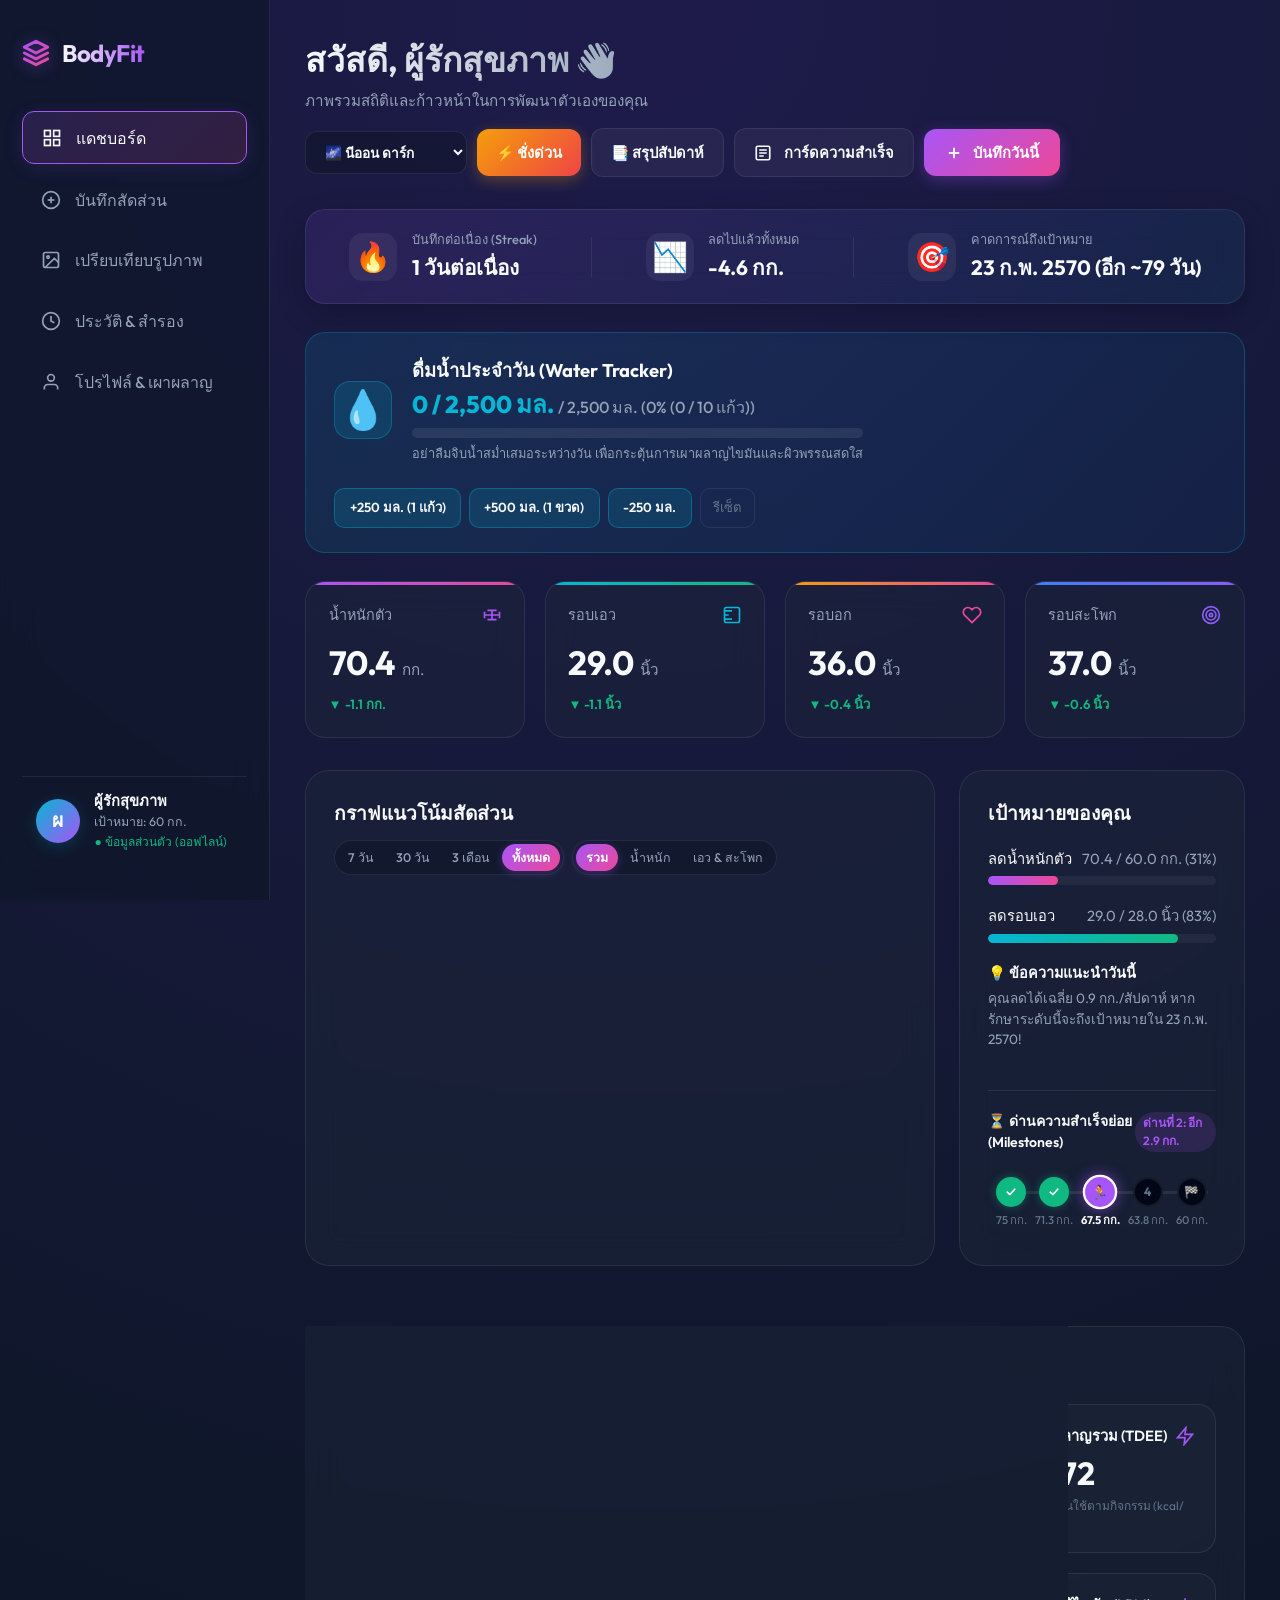
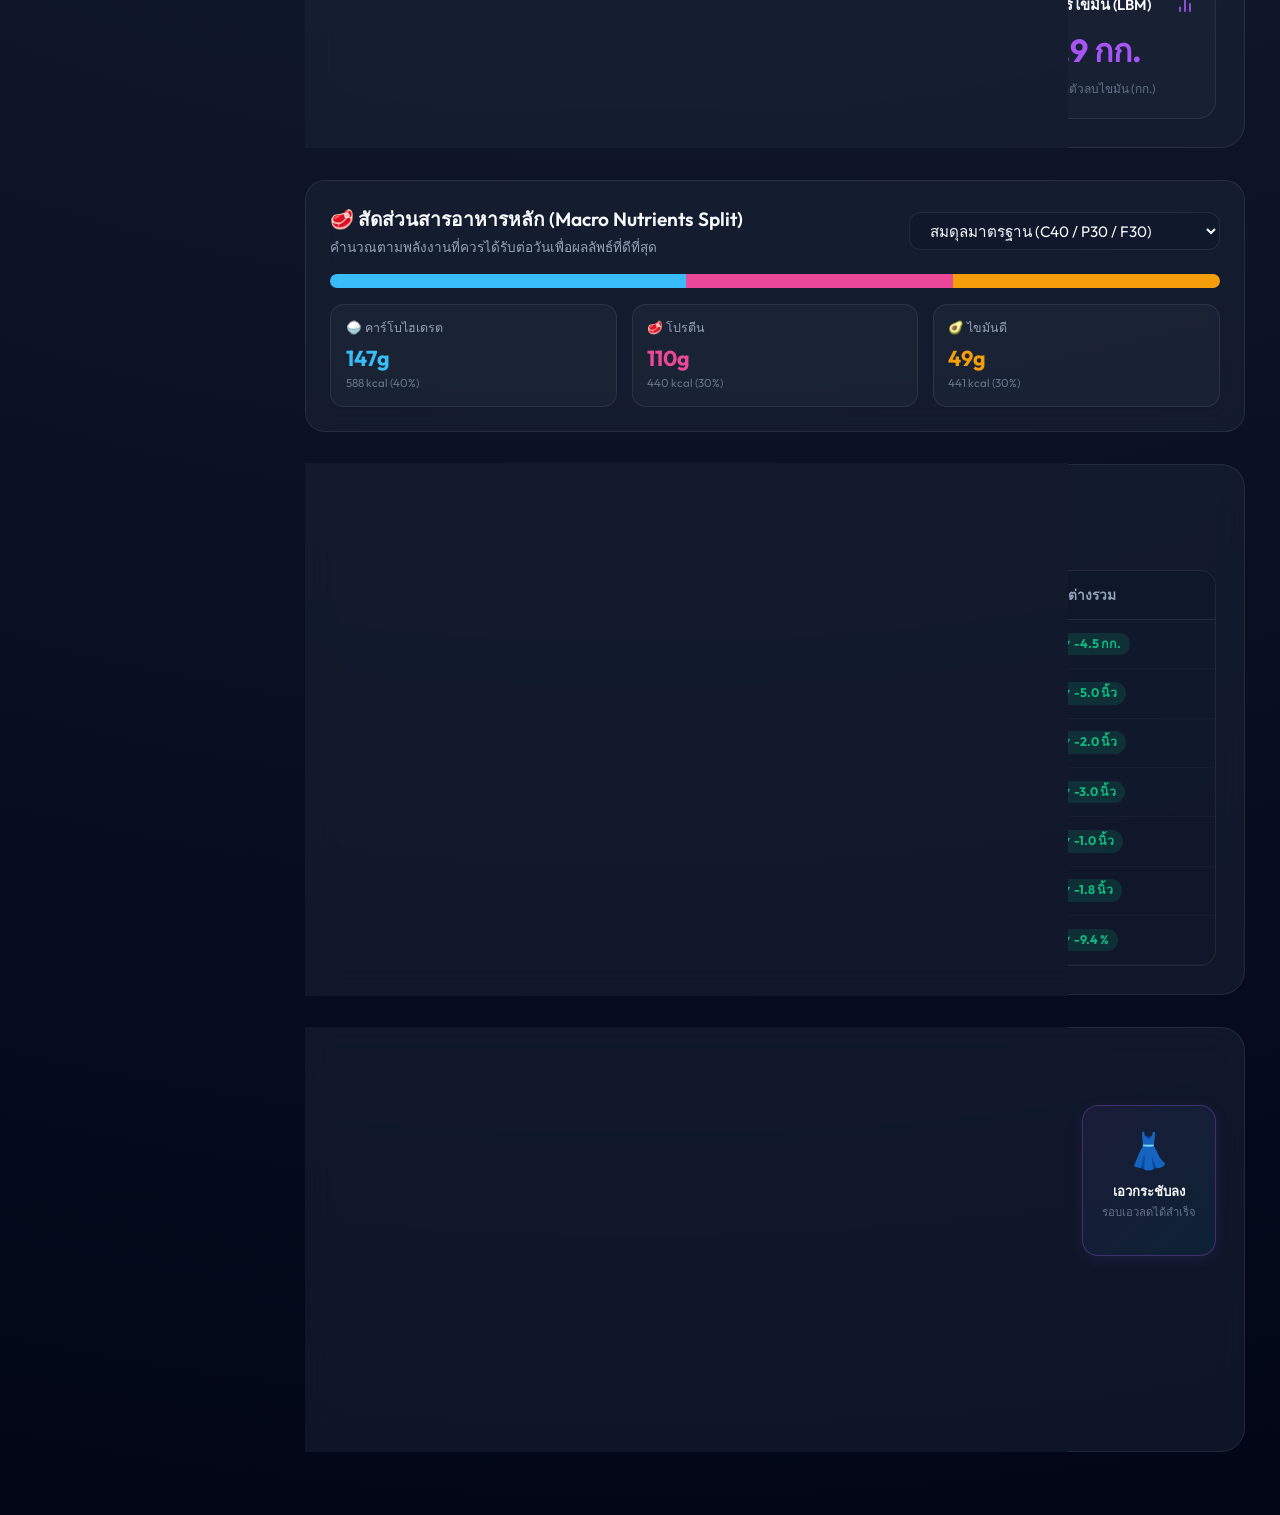
==== commit 14273678: "Support 3-angle photo logging: Front, Side, and Back" ====
--- a/index.html
+++ b/index.html
@@ -1138,7 +1138,52 @@
     padding: 0.75rem 1rem;
 }
 
-/* Photo Upload Box */
+/* Photo Upload Box & Triple Angle Grid (Front, Side, Back) */
+.photo-triple-grid {
+    display: grid;
+    grid-template-columns: repeat(3, 1fr);
+    gap: 1.25rem;
+    margin-top: 0.75rem;
+}
+
+@media (max-width: 820px) {
+    .photo-triple-grid {
+        grid-template-columns: 1fr;
+        gap: 1rem;
+    }
+}
+
+.photo-angle-card {
+    background: rgba(255, 255, 255, 0.02);
+    border: 1px solid var(--card-border);
+    border-radius: 18px;
+    padding: 1rem;
+    display: flex;
+    flex-direction: column;
+    gap: 0.6rem;
+    transition: var(--transition);
+}
+
+.photo-angle-card:hover {
+    border-color: rgba(255, 255, 255, 0.15);
+    background: rgba(255, 255, 255, 0.04);
+}
+
+.photo-angle-header {
+    display: flex;
+    justify-content: space-between;
+    align-items: center;
+    font-weight: 700;
+    font-size: 0.88rem;
+}
+
+.angle-badge {
+    display: inline-flex;
+    align-items: center;
+    gap: 0.35rem;
+    color: var(--text-primary);
+}
+
 .photo-upload-container {
     position: relative;
 }
@@ -1150,15 +1195,16 @@
 .photo-upload-dropzone {
     border: 2px dashed rgba(255, 255, 255, 0.14);
     border-radius: 14px;
-    padding: 1.5rem;
+    padding: 1.25rem 1rem;
     display: flex;
     flex-direction: column;
     align-items: center;
     justify-content: center;
-    gap: 0.4rem;
+    gap: 0.35rem;
     cursor: pointer;
     transition: var(--transition);
     background: var(--input-bg);
+    min-height: 180px;
 }
 
 .photo-upload-dropzone:hover {
@@ -1168,12 +1214,12 @@
 
 .photo-preview-wrap {
     position: relative;
-    width: 220px;
-    height: 220px;
+    width: 100%;
+    height: 200px;
     border-radius: 14px;
     overflow: hidden;
     border: 2px solid var(--accent-cyan);
-    margin: 0.5rem auto 0 auto;
+    margin: 0 auto;
 }
 
 .photo-preview-wrap img {
@@ -1195,6 +1241,66 @@
     cursor: pointer;
     font-family: inherit;
     font-weight: 600;
+    backdrop-filter: blur(4px);
+    transition: var(--transition);
+}
+
+.btn-remove-photo:hover {
+    background: var(--warning-rose);
+    color: #fff;
+}
+
+/* Angle Selector Pills in Before/After */
+.angle-pill-group {
+    display: flex;
+    justify-content: center;
+    gap: 0.5rem;
+    margin-bottom: 1.25rem;
+    flex-wrap: wrap;
+}
+
+.tbl-thumb-group {
+    display: flex;
+    gap: 4px;
+    align-items: center;
+    flex-wrap: nowrap;
+}
+
+.tbl-thumb-item {
+    position: relative;
+    display: inline-block;
+    width: 32px;
+    height: 32px;
+    border-radius: 6px;
+    overflow: hidden;
+    border: 1px solid var(--card-border);
+    cursor: pointer;
+    transition: var(--transition);
+}
+
+.tbl-thumb-item:hover {
+    transform: scale(1.15);
+    border-color: var(--accent-cyan);
+    z-index: 5;
+}
+
+.tbl-thumb-item img {
+    width: 100%;
+    height: 100%;
+    object-fit: cover;
+}
+
+.tbl-thumb-tag {
+    position: absolute;
+    bottom: 0;
+    right: 0;
+    background: rgba(0, 0, 0, 0.75);
+    color: #fff;
+    font-size: 8px;
+    padding: 0 2px;
+    line-height: 1.1;
+    border-top-left-radius: 3px;
+    font-weight: 700;
 }
 
 /* Tag Chips */
@@ -2427,19 +2533,71 @@
                             </div>
                         </div>
 
-                        <!-- Photo Upload Section -->
+                        <!-- Triple Photo Upload Section (Front, Side, Back) -->
                         <div class="form-group full-width" style="margin-top: 1.5rem;">
-                            <label>รูปถ่ายหุ่นประจำวัน (หน้ากระจก / หน้าตรง / ด้านข้าง)</label>
-                            <div class="photo-upload-container">
-                                <input type="file" id="log-photo" accept="image/*" class="photo-file-input" onchange="handlePhotoUpload(event)">
-                                <label for="log-photo" class="photo-upload-dropzone" id="photo-dropzone">
-                                    <svg width="28" height="28" viewBox="0 0 24 24" fill="none" stroke="currentColor" stroke-width="2" style="color: var(--accent-cyan);"><rect x="3" y="3" width="18" height="18" rx="2" ry="2"></rect><circle cx="8.5" cy="8.5" r="1.5"></circle><polyline points="21 15 16 10 5 21"></polyline></svg>
-                                    <span>แตะเพื่อเลือกรูปถ่าย หรือเปิดกล้องมือถือ</span>
-                                    <small style="color: var(--text-muted); font-size: 0.8rem;">(รูปจะถูกบีบอัดเก็บในเครื่อง ปลอดภัย 100%)</small>
+                            <div style="display: flex; justify-content: space-between; align-items: center; margin-bottom: 0.6rem; flex-wrap: wrap; gap: 0.5rem;">
+                                <label style="font-weight: 700; font-size: 0.95rem; margin: 0; color: var(--text-primary);">
+                                    📸 รูปถ่ายหุ่นประจำวัน (บันทึกได้ครบ 3 มุม: ด้านหน้า, ด้านข้าง, ด้านหลัง)
                                 </label>
-                                <div class="photo-preview-wrap" id="photo-preview-wrap" style="display: none;">
-                                    <img id="photo-preview-img" src="" alt="พรีวิวรูปสัดส่วน">
-                                    <button type="button" class="btn-remove-photo" onclick="removeUploadedPhoto()">✕ นำรูปออก</button>
+                                <span style="font-size: 0.78rem; color: var(--accent-cyan);">บีบอัดอัตโนมัติ เก็บในเครื่องคุณ ปลอดภัย 100%</span>
+                            </div>
+
+                            <div class="photo-triple-grid">
+                                <!-- Angle 1: ด้านหน้า (Front) -->
+                                <div class="photo-angle-card">
+                                    <div class="photo-angle-header">
+                                        <span class="angle-badge">👤 1. ด้านหน้า (Front)</span>
+                                    </div>
+                                    <div class="photo-upload-container">
+                                        <input type="file" id="log-photo-front" accept="image/*" class="photo-file-input" onchange="handlePhotoUpload(event, 'front')">
+                                        <label for="log-photo-front" class="photo-upload-dropzone" id="photo-dropzone-front">
+                                            <div style="font-size: 1.9rem; margin-bottom: 2px;">👤</div>
+                                            <span style="font-weight: 600; font-size: 0.85rem;">แตะถ่าย / เลือกรูป</span>
+                                            <small style="color: var(--text-muted); font-size: 0.75rem;">หน้าตรงเต็มตัว</small>
+                                        </label>
+                                        <div class="photo-preview-wrap" id="photo-preview-wrap-front" style="display: none;">
+                                            <img id="photo-preview-img-front" src="" alt="พรีวิวรูปด้านหน้า">
+                                            <button type="button" class="btn-remove-photo" onclick="removeUploadedPhoto('front')">✕ นำรูปออก</button>
+                                        </div>
+                                    </div>
+                                </div>
+
+                                <!-- Angle 2: ด้านข้าง (Side) -->
+                                <div class="photo-angle-card">
+                                    <div class="photo-angle-header">
+                                        <span class="angle-badge">🧍 2. ด้านข้าง (Side)</span>
+                                    </div>
+                                    <div class="photo-upload-container">
+                                        <input type="file" id="log-photo-side" accept="image/*" class="photo-file-input" onchange="handlePhotoUpload(event, 'side')">
+                                        <label for="log-photo-side" class="photo-upload-dropzone" id="photo-dropzone-side">
+                                            <div style="font-size: 1.9rem; margin-bottom: 2px;">🧍</div>
+                                            <span style="font-weight: 600; font-size: 0.85rem;">แตะถ่าย / เลือกรูป</span>
+                                            <small style="color: var(--text-muted); font-size: 0.75rem;">ด้านข้างลำตัว</small>
+                                        </label>
+                                        <div class="photo-preview-wrap" id="photo-preview-wrap-side" style="display: none;">
+                                            <img id="photo-preview-img-side" src="" alt="พรีวิวรูปด้านข้าง">
+                                            <button type="button" class="btn-remove-photo" onclick="removeUploadedPhoto('side')">✕ นำรูปออก</button>
+                                        </div>
+                                    </div>
+                                </div>
+
+                                <!-- Angle 3: ด้านหลัง (Back) -->
+                                <div class="photo-angle-card">
+                                    <div class="photo-angle-header">
+                                        <span class="angle-badge">🚶 3. ด้านหลัง (Back)</span>
+                                    </div>
+                                    <div class="photo-upload-container">
+                                        <input type="file" id="log-photo-back" accept="image/*" class="photo-file-input" onchange="handlePhotoUpload(event, 'back')">
+                                        <label for="log-photo-back" class="photo-upload-dropzone" id="photo-dropzone-back">
+                                            <div style="font-size: 1.9rem; margin-bottom: 2px;">🚶</div>
+                                            <span style="font-weight: 600; font-size: 0.85rem;">แตะถ่าย / เลือกรูป</span>
+                                            <small style="color: var(--text-muted); font-size: 0.75rem;">ด้านหลังแผ่นหลัง</small>
+                                        </label>
+                                        <div class="photo-preview-wrap" id="photo-preview-wrap-back" style="display: none;">
+                                            <img id="photo-preview-img-back" src="" alt="พรีวิวรูปด้านหลัง">
+                                            <button type="button" class="btn-remove-photo" onclick="removeUploadedPhoto('back')">✕ นำรูปออก</button>
+                                        </div>
+                                    </div>
                                 </div>
                             </div>
                         </div>
@@ -2482,6 +2640,13 @@
 
                 <!-- Comparison Split Viewer -->
                 <div class="card-container" id="photo-comparison-card">
+                    <!-- Angle Selector Pills for Comparison -->
+                    <div class="angle-pill-group" id="compare-angle-pills">
+                        <button type="button" class="filter-pill active" data-angle="front" onclick="setComparisonAngle('front')">👤 ด้านหน้า (Front)</button>
+                        <button type="button" class="filter-pill" data-angle="side" onclick="setComparisonAngle('side')">🧍 ด้านข้าง (Side)</button>
+                        <button type="button" class="filter-pill" data-angle="back" onclick="setComparisonAngle('back')">🚶 ด้านหลัง (Back)</button>
+                    </div>
+
                     <div class="compare-selectors">
                         <div class="compare-select-item">
                             <label for="before-photo-select">👈 รูปเริ่มต้น (Before):</label>
@@ -2894,7 +3059,13 @@
     metricView: 'all' // 'all', 'weight', 'waist'
 };
 
-// Temporary Log Form State
+// Temporary Log Form State (Triple Angle Photos: Front, Side, Back)
+let currentUploadedPhotos = {
+    front: null,
+    side: null,
+    back: null
+};
+let currentComparisonAngle = 'front'; // 'front', 'side', 'back'
 let currentUploadedPhoto = null;
 let currentSelectedTags = [];
 
@@ -3153,7 +3324,15 @@
             armRight: parseFloat(document.getElementById("log-arm-right").value) || 0,
             thighLeft: parseFloat(document.getElementById("log-thigh-left").value) || 0,
             thighRight: parseFloat(document.getElementById("log-thigh-right").value) || 0,
-            photo: currentUploadedPhoto,
+            photo: currentUploadedPhotos.front || currentUploadedPhotos.side || currentUploadedPhotos.back || currentUploadedPhoto || null,
+            photoFront: currentUploadedPhotos.front,
+            photoSide: currentUploadedPhotos.side,
+            photoBack: currentUploadedPhotos.back,
+            photos: {
+                front: currentUploadedPhotos.front,
+                side: currentUploadedPhotos.side,
+                back: currentUploadedPhotos.back
+            },
             tags: [...currentSelectedTags],
             notes: document.getElementById("log-notes").value.trim()
         };
@@ -3161,9 +3340,22 @@
         if (logId) {
             const index = state.logs.findIndex(log => log.id === parseInt(logId));
             if (index !== -1) {
-                if (!newLog.photo && state.logs[index].photo) {
-                    newLog.photo = state.logs[index].photo;
+                const old = state.logs[index];
+                if (!newLog.photoFront && (old.photoFront || old.photos?.front || old.photo)) {
+                    newLog.photoFront = old.photoFront || old.photos?.front || old.photo;
                 }
+                if (!newLog.photoSide && (old.photoSide || old.photos?.side)) {
+                    newLog.photoSide = old.photoSide || old.photos?.side;
+                }
+                if (!newLog.photoBack && (old.photoBack || old.photos?.back)) {
+                    newLog.photoBack = old.photoBack || old.photos?.back;
+                }
+                newLog.photo = newLog.photoFront || newLog.photoSide || newLog.photoBack || null;
+                newLog.photos = {
+                    front: newLog.photoFront,
+                    side: newLog.photoSide,
+                    back: newLog.photoBack
+                };
                 state.logs[index] = newLog;
             }
         } else {
@@ -3180,13 +3372,27 @@
     });
 }
 
+// Helper to retrieve photo for a specific angle from a log
+function getLogPhoto(log, angle = 'front') {
+    if (!log) return null;
+    if (angle === 'front') {
+        return log.photoFront || log.photos?.front || log.photo || null;
+    } else if (angle === 'side') {
+        return log.photoSide || log.photos?.side || null;
+    } else if (angle === 'back') {
+        return log.photoBack || log.photos?.back || null;
+    }
+    return null;
+}
+window.getLogPhoto = getLogPhoto;
+
 // Reset the Log Entry form
 function resetLogForm() {
     document.getElementById("measurement-form").reset();
     document.getElementById("edit-id").value = "";
     document.getElementById("log-date").value = new Date().toISOString().split('T')[0];
     document.getElementById("save-log-btn").textContent = "บันทึกข้อมูล";
-    removeUploadedPhoto();
+    removeUploadedPhoto(); // clears all 3 angles
     
     // Clear tags
     currentSelectedTags = [];
@@ -3194,8 +3400,8 @@
 }
 window.resetLogForm = resetLogForm;
 
-// Photo Upload Handler with Automatic Canvas Compression
-function handlePhotoUpload(event) {
+// Photo Upload Handler with Automatic Canvas Compression (supports front, side, back)
+function handlePhotoUpload(event, angle = 'front') {
     const file = event.target.files[0];
     if (!file) return;
 
@@ -3230,12 +3436,22 @@
             const ctx = canvas.getContext("2d");
             ctx.drawImage(img, 0, 0, width, height);
 
-            currentUploadedPhoto = canvas.toDataURL("image/jpeg", 0.75);
-
-            document.getElementById("photo-preview-img").src = currentUploadedPhoto;
-            document.getElementById("photo-preview-wrap").style.display = "block";
-            document.getElementById("photo-dropzone").style.display = "none";
-            showToast("แนบรูปถ่ายเรียบร้อย!", "success");
+            const compressed = canvas.toDataURL("image/jpeg", 0.75);
+            currentUploadedPhotos[angle] = compressed;
+            currentUploadedPhoto = currentUploadedPhotos.front || currentUploadedPhotos.side || currentUploadedPhotos.back || compressed;
+
+            const previewImg = document.getElementById(`photo-preview-img-${angle}`);
+            const previewWrap = document.getElementById(`photo-preview-wrap-${angle}`);
+            const dropzone = document.getElementById(`photo-dropzone-${angle}`);
+
+            if (previewImg && previewWrap && dropzone) {
+                previewImg.src = compressed;
+                previewWrap.style.display = "block";
+                dropzone.style.display = "none";
+            }
+
+            const angleLabels = { front: "ด้านหน้า", side: "ด้านข้าง", back: "ด้านหลัง" };
+            showToast(`แนบรูป${angleLabels[angle] || ''}เรียบร้อย!`, "success");
         };
         img.src = e.target.result;
     };
@@ -3243,13 +3459,23 @@
 }
 window.handlePhotoUpload = handlePhotoUpload;
 
-// Remove uploaded photo in form
-function removeUploadedPhoto() {
-    currentUploadedPhoto = null;
-    document.getElementById("log-photo").value = "";
-    document.getElementById("photo-preview-img").src = "";
-    document.getElementById("photo-preview-wrap").style.display = "none";
-    document.getElementById("photo-dropzone").style.display = "flex";
+// Remove uploaded photo in form (angle: 'front', 'side', 'back', or all)
+function removeUploadedPhoto(angle) {
+    if (angle) {
+        currentUploadedPhotos[angle] = null;
+        const fileInput = document.getElementById(`log-photo-${angle}`);
+        const previewImg = document.getElementById(`photo-preview-img-${angle}`);
+        const previewWrap = document.getElementById(`photo-preview-wrap-${angle}`);
+        const dropzone = document.getElementById(`photo-dropzone-${angle}`);
+
+        if (fileInput) fileInput.value = "";
+        if (previewImg) previewImg.src = "";
+        if (previewWrap) previewWrap.style.display = "none";
+        if (dropzone) dropzone.style.display = "flex";
+    } else {
+        ['front', 'side', 'back'].forEach(a => removeUploadedPhoto(a));
+    }
+    currentUploadedPhoto = currentUploadedPhotos.front || currentUploadedPhotos.side || currentUploadedPhotos.back || null;
 }
 window.removeUploadedPhoto = removeUploadedPhoto;
 
@@ -4156,9 +4382,20 @@
         const armText = (log.armLeft || log.armRight) ? `${log.armLeft.toFixed(1)} / ${log.armRight.toFixed(1)}` : "--";
         const thighText = (log.thighLeft || log.thighRight) ? `${log.thighLeft.toFixed(1)} / ${log.thighRight.toFixed(1)}` : "--";
 
-        const photoHtml = log.photo 
-            ? `<img src="${log.photo}" class="tbl-thumb" alt="รูป" onclick="viewPhotoFullscreen('${log.photo}')" title="คลิกเพื่อดูรูปใหญ่">` 
-            : `<span style="color: var(--text-muted); font-size: 0.8rem;">-</span>`;
+        const pF = getLogPhoto(log, 'front');
+        const pS = getLogPhoto(log, 'side');
+        const pB = getLogPhoto(log, 'back');
+
+        let photoHtml = "";
+        if (pF || pS || pB) {
+            photoHtml = '<div class="tbl-thumb-group">';
+            if (pF) photoHtml += `<div class="tbl-thumb-item" onclick="viewPhotoFullscreen('${pF}')" title="ด้านหน้า (Front)"><img src="${pF}" alt="หน้า"><span class="tbl-thumb-tag">F</span></div>`;
+            if (pS) photoHtml += `<div class="tbl-thumb-item" onclick="viewPhotoFullscreen('${pS}')" title="ด้านข้าง (Side)"><img src="${pS}" alt="ข้าง"><span class="tbl-thumb-tag">S</span></div>`;
+            if (pB) photoHtml += `<div class="tbl-thumb-item" onclick="viewPhotoFullscreen('${pB}')" title="ด้านหลัง (Back)"><img src="${pB}" alt="หลัง"><span class="tbl-thumb-tag">B</span></div>`;
+            photoHtml += '</div>';
+        } else {
+            photoHtml = `<span style="color: var(--text-muted); font-size: 0.8rem;">-</span>`;
+        }
 
         const tagsHtml = (log.tags && log.tags.length > 0)
             ? `<div class="tbl-tags">${log.tags.map(t => `<span class="tbl-tag-pill">${t}</span>`).join("")}</div>`
@@ -4214,13 +4451,33 @@
         chip.classList.toggle("active", currentSelectedTags.includes(tag));
     });
 
-    if (log.photo) {
-        currentUploadedPhoto = log.photo;
-        document.getElementById("photo-preview-img").src = log.photo;
-        document.getElementById("photo-preview-wrap").style.display = "block";
-        document.getElementById("photo-dropzone").style.display = "none";
-    } else {
-        removeUploadedPhoto();
+    // Populate all 3 angle photo slots
+    removeUploadedPhoto(); // reset slots first
+
+    const pFront = getLogPhoto(log, 'front');
+    const pSide = getLogPhoto(log, 'side');
+    const pBack = getLogPhoto(log, 'back');
+
+    if (pFront) {
+        currentUploadedPhotos.front = pFront;
+        const img = document.getElementById("photo-preview-img-front");
+        const wrap = document.getElementById("photo-preview-wrap-front");
+        const dz = document.getElementById("photo-dropzone-front");
+        if (img && wrap && dz) { img.src = pFront; wrap.style.display = "block"; dz.style.display = "none"; }
+    }
+    if (pSide) {
+        currentUploadedPhotos.side = pSide;
+        const img = document.getElementById("photo-preview-img-side");
+        const wrap = document.getElementById("photo-preview-wrap-side");
+        const dz = document.getElementById("photo-dropzone-side");
+        if (img && wrap && dz) { img.src = pSide; wrap.style.display = "block"; dz.style.display = "none"; }
+    }
+    if (pBack) {
+        currentUploadedPhotos.back = pBack;
+        const img = document.getElementById("photo-preview-img-back");
+        const wrap = document.getElementById("photo-preview-wrap-back");
+        const dz = document.getElementById("photo-dropzone-back");
+        if (img && wrap && dz) { img.src = pBack; wrap.style.display = "block"; dz.style.display = "none"; }
     }
 
     document.getElementById("save-log-btn").textContent = "อัปเดตบันทึกสัดส่วน";
@@ -4243,18 +4500,32 @@
     w.document.write(`<body style="margin:0;background:#090d16;display:flex;align-items:center;justify-content:center;height:100vh;"><img src="${photoUrl}" style="max-width:95vw;max-height:95vh;border-radius:12px;box-shadow:0 10px 40px rgba(0,0,0,0.8);"></body>`);
 };
 
-// Before & After Split Slider Rendering
+// Angle selector for Before/After split comparison
+window.setComparisonAngle = function(angle) {
+    currentComparisonAngle = angle;
+    document.querySelectorAll("#compare-angle-pills .filter-pill").forEach(btn => {
+        btn.classList.toggle("active", btn.getAttribute("data-angle") === angle);
+    });
+    renderComparisonSlider();
+};
+
+// Before & After Split Slider Rendering (Supports front, side, back)
 function renderComparisonSlider() {
-    const logsWithPhotos = state.logs.filter(l => !!l.photo).sort((a, b) => new Date(a.date) - new Date(b.date));
+    const logsWithPhotos = state.logs.filter(l => !!getLogPhoto(l, currentComparisonAngle)).sort((a, b) => new Date(a.date) - new Date(b.date));
     
     const beforeSelect = document.getElementById("before-photo-select");
     const afterSelect = document.getElementById("after-photo-select");
     const sliderContainer = document.getElementById("comparison-container");
     const noPhotoAlert = document.getElementById("no-photo-alert");
 
+    const angleLabels = { front: "ด้านหน้า (Front)", side: "ด้านข้าง (Side)", back: "ด้านหลัง (Back)" };
+    const curAngleLabel = angleLabels[currentComparisonAngle] || "ด้านหน้า";
+
     if (logsWithPhotos.length === 0) {
         sliderContainer.style.display = "none";
         noPhotoAlert.style.display = "block";
+        const h3 = noPhotoAlert.querySelector("h3");
+        if (h3) h3.textContent = `ยังไม่มีรูปถ่าย${curAngleLabel}ที่บันทึกไว้`;
         document.querySelector(".compare-selectors").style.display = "none";
         return;
     }
@@ -4291,14 +4562,17 @@
     const beforeLog = logsWithPhotos.find(l => l.id.toString() === beforeSelect.value) || logsWithPhotos[0];
     const afterLog = logsWithPhotos.find(l => l.id.toString() === afterSelect.value) || logsWithPhotos[logsWithPhotos.length - 1];
 
-    document.getElementById("before-img").src = beforeLog.photo;
-    document.getElementById("after-img").src = afterLog.photo;
+    const beforeSrc = getLogPhoto(beforeLog, currentComparisonAngle);
+    const afterSrc = getLogPhoto(afterLog, currentComparisonAngle);
+
+    document.getElementById("before-img").src = beforeSrc;
+    document.getElementById("after-img").src = afterSrc;
 
     const bDate = new Date(beforeLog.date).toLocaleDateString('th-TH', { day: 'numeric', month: 'short' });
     const aDate = new Date(afterLog.date).toLocaleDateString('th-TH', { day: 'numeric', month: 'short' });
 
-    document.getElementById("before-tag").textContent = `Before (${bDate} • ${beforeLog.weight} กก.)`;
-    document.getElementById("after-tag").textContent = `After (${aDate} • ${afterLog.weight} กก.)`;
+    document.getElementById("before-tag").textContent = `Before • ${curAngleLabel} (${bDate} • ${beforeLog.weight} กก.)`;
+    document.getElementById("after-tag").textContent = `After • ${curAngleLabel} (${aDate} • ${afterLog.weight} กก.)`;
 
     handleSliderDrag(50);
 }
@@ -4321,33 +4595,58 @@
     }
 };
 
-// Render Gallery Grid
+// Render Gallery Grid (Shows all angles Front, Side, Back)
 function renderPhotoGallery() {
     const grid = document.getElementById("photo-gallery-grid");
     if (!grid) return;
 
-    const logsWithPhotos = state.logs.filter(l => !!l.photo).sort((a, b) => new Date(b.date) - new Date(a.date));
-
-    if (logsWithPhotos.length === 0) {
+    const angleConfigs = [
+        { key: 'front', label: 'ด้านหน้า' },
+        { key: 'side', label: 'ด้านข้าง' },
+        { key: 'back', label: 'ด้านหลัง' }
+    ];
+
+    const galleryItems = [];
+    const sortedLogs = [...state.logs].sort((a, b) => new Date(b.date) - new Date(a.date));
+
+    sortedLogs.forEach(l => {
+        const d = new Date(l.date).toLocaleDateString('th-TH', { day: 'numeric', month: 'short', year: 'numeric' });
+        angleConfigs.forEach(a => {
+            const photoSrc = getLogPhoto(l, a.key);
+            if (photoSrc) {
+                galleryItems.push({
+                    logId: l.id,
+                    angle: a.key,
+                    angleLabel: a.label,
+                    dateStr: d,
+                    weight: l.weight,
+                    photo: photoSrc
+                });
+            }
+        });
+    });
+
+    if (galleryItems.length === 0) {
         grid.innerHTML = `<p style="grid-column: 1/-1; text-align: center; color: var(--text-muted); padding: 1.5rem;">ยังไม่มีรูปถ่ายในระบบ</p>`;
         return;
     }
 
-    grid.innerHTML = logsWithPhotos.map(l => {
-        const d = new Date(l.date).toLocaleDateString('th-TH', { day: 'numeric', month: 'short', year: 'numeric' });
-        return `
-            <div class="gallery-item" onclick="selectGalleryPhoto(${l.id})">
-                <img src="${l.photo}" alt="รูป ${d}">
-                <div class="gallery-info">
-                    <span>${d}</span>
-                    <strong>${l.weight} กก.</strong>
-                </div>
+    grid.innerHTML = galleryItems.map(item => `
+        <div class="gallery-item" onclick="selectGalleryPhoto(${item.logId}, '${item.angle}')">
+            <img src="${item.photo}" alt="${item.angleLabel} ${item.dateStr}">
+            <div class="gallery-info">
+                <span><strong>${item.angleLabel}</strong> • ${item.dateStr}</span>
+                <strong>${item.weight} กก.</strong>
             </div>
-        `;
-    }).join("");
-}
-
-window.selectGalleryPhoto = function(logId) {
+        </div>
+    `).join("");
+}
+
+window.selectGalleryPhoto = function(logId, angle = 'front') {
+    currentComparisonAngle = angle;
+    document.querySelectorAll("#compare-angle-pills .filter-pill").forEach(btn => {
+        btn.classList.toggle("active", btn.getAttribute("data-angle") === angle);
+    });
     const afterSelect = document.getElementById("after-photo-select");
     if (afterSelect) {
         afterSelect.value = logId;
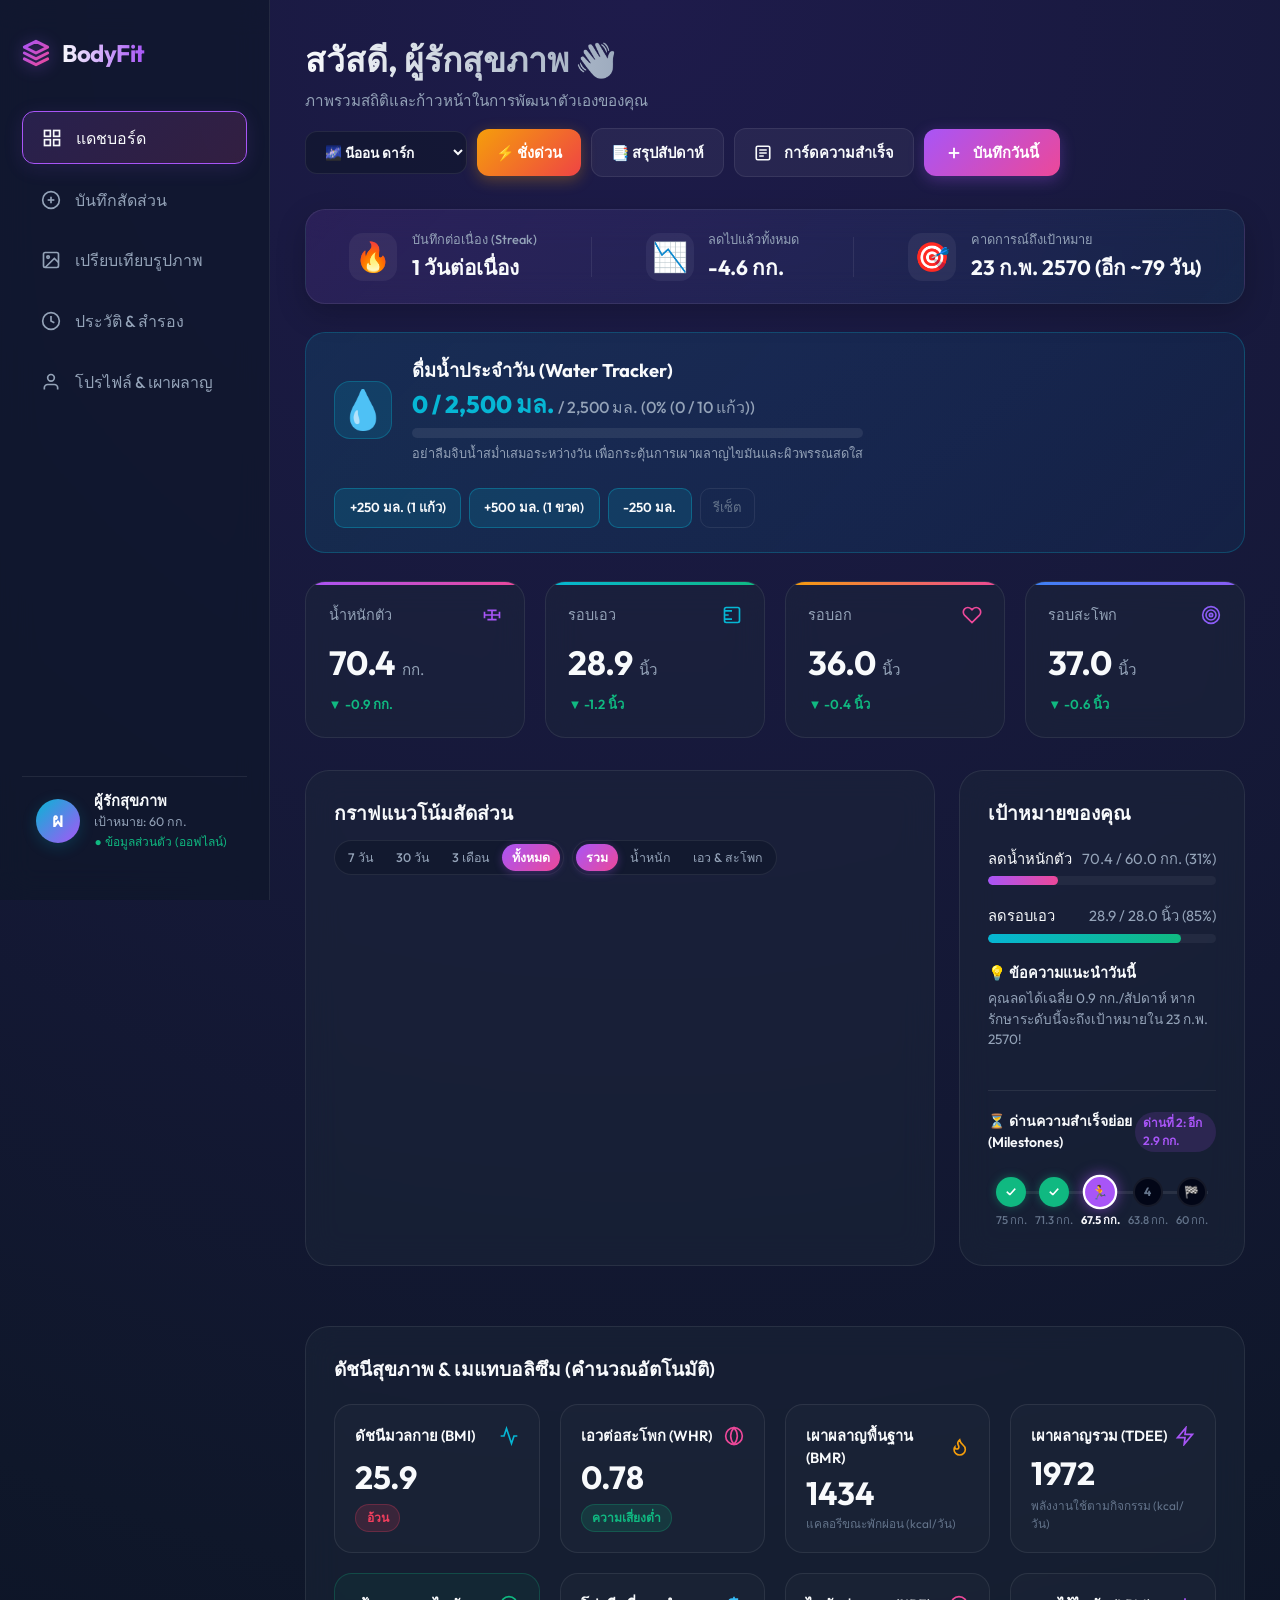
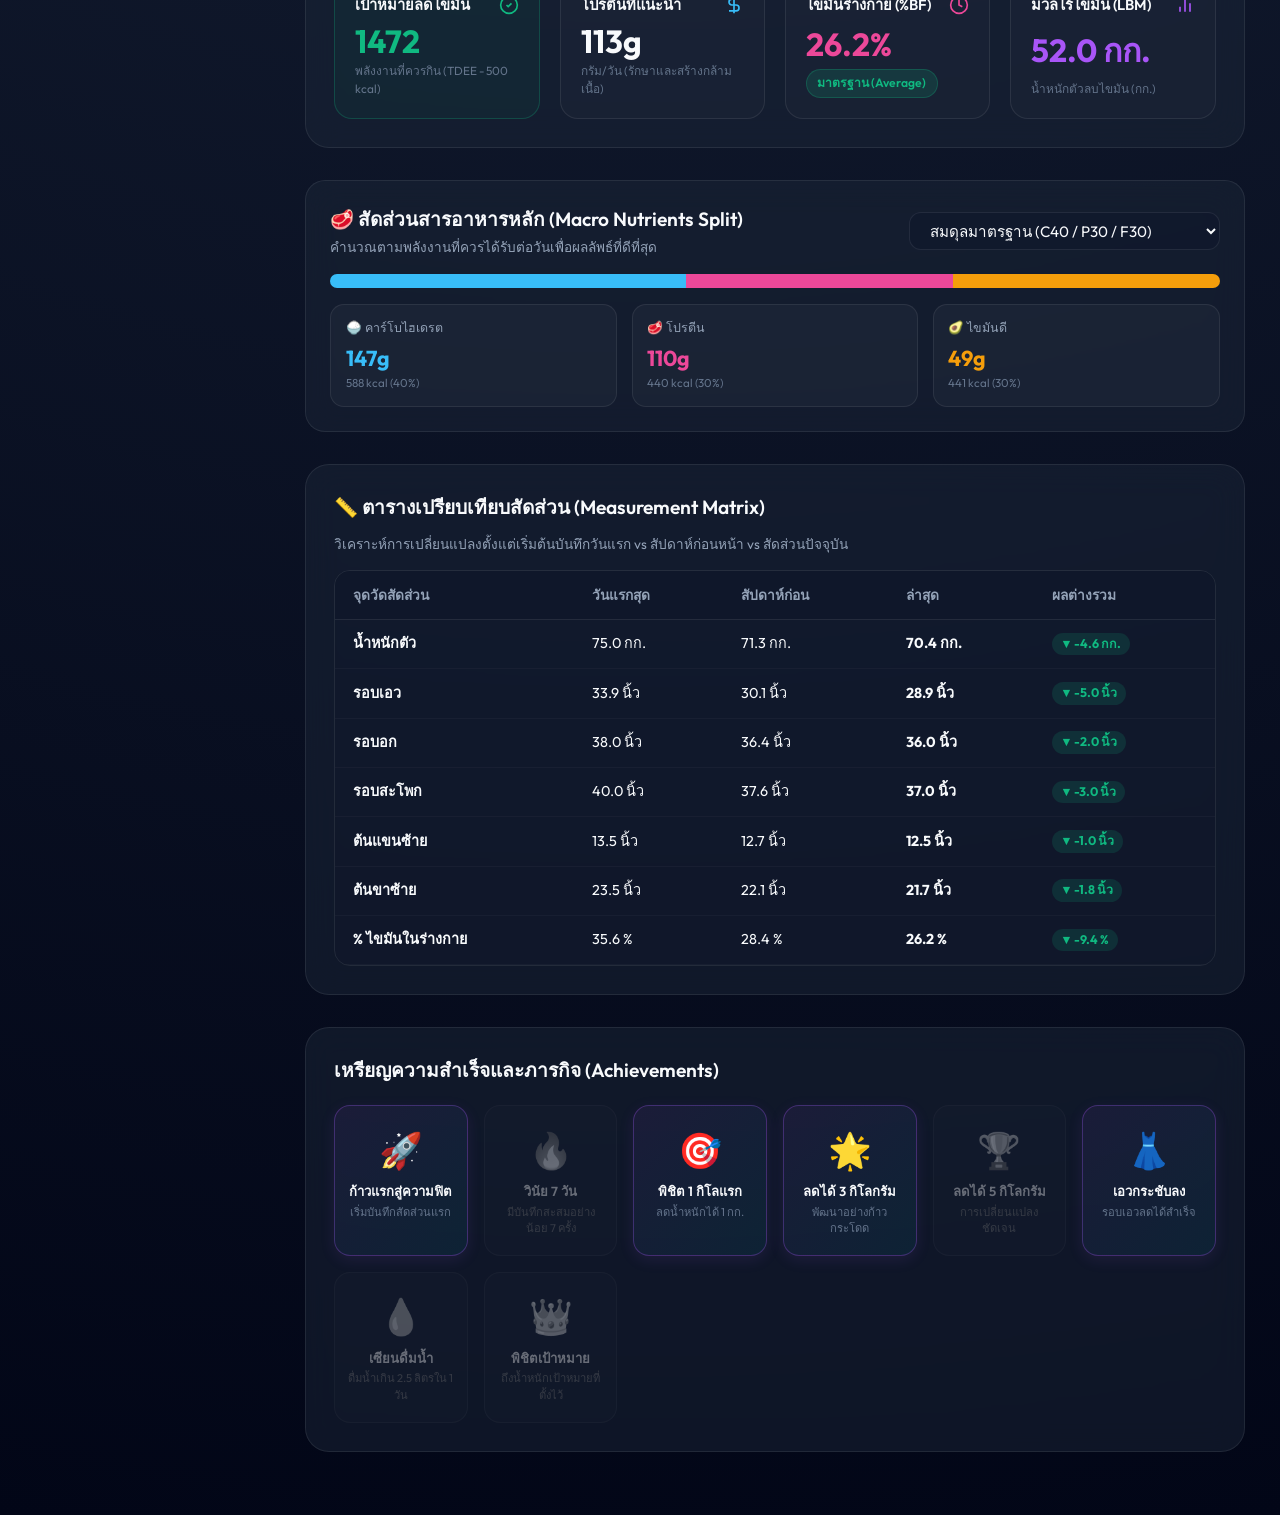
==== commit abb6bc85: "Replace split slider with 3-angle photo & body measurement comparison card with PNG export" ====
--- a/index.html
+++ b/index.html
@@ -1342,7 +1342,7 @@
     gap: 1rem;
 }
 
-/* Photo Comparison Split Slider */
+/* Photo & Body Measurements Comparison Card */
 .compare-selectors {
     display: flex;
     gap: 1.5rem;
@@ -1361,119 +1361,286 @@
 .compare-select-item label {
     font-size: 0.9rem;
     color: var(--text-secondary);
-    font-weight: 500;
-}
-
-.comparison-container {
+    font-weight: 600;
+}
+
+.comparison-card-container {
+    margin-top: 1rem;
+}
+
+.comp-card {
+    background: linear-gradient(145deg, rgba(15, 23, 42, 0.95), rgba(2, 6, 23, 0.98));
+    border: 1px solid rgba(168, 85, 247, 0.35);
+    border-radius: 24px;
+    padding: 1.75rem;
+    box-shadow: 0 20px 50px rgba(0, 0, 0, 0.5);
+    display: flex;
+    flex-direction: column;
+    gap: 1.5rem;
     position: relative;
-    width: 100%;
-    max-width: 580px;
-    height: 480px;
-    margin: 0 auto;
     overflow: hidden;
-    border-radius: 20px;
-    border: 1px solid var(--card-border);
-    box-shadow: 0 15px 35px rgba(0, 0, 0, 0.4);
-    background: #090d16;
-}
-
-.img-wrapper {
+}
+
+.comp-card::before {
+    content: '';
     position: absolute;
     top: 0;
     left: 0;
+    right: 0;
+    height: 4px;
+    background: linear-gradient(90deg, var(--primary-neon), var(--accent-cyan), var(--success-emerald));
+}
+
+.comp-header {
+    display: flex;
+    justify-content: space-between;
+    align-items: center;
+    flex-wrap: wrap;
+    gap: 1rem;
+    padding-bottom: 1.25rem;
+    border-bottom: 1px solid var(--card-border);
+}
+
+.comp-title-group h2 {
+    font-size: 1.35rem;
+    font-weight: 800;
+    color: #fff;
+    margin: 0;
+    display: flex;
+    align-items: center;
+    gap: 0.5rem;
+}
+
+.comp-title-group p {
+    font-size: 0.85rem;
+    color: var(--text-secondary);
+    margin: 3px 0 0 0;
+}
+
+.comp-hero-pill {
+    background: linear-gradient(135deg, rgba(16, 185, 129, 0.2), rgba(6, 182, 212, 0.2));
+    border: 1px solid var(--success-emerald);
+    color: var(--success-emerald);
+    padding: 0.5rem 1.1rem;
+    border-radius: 99px;
+    font-weight: 700;
+    font-size: 0.95rem;
+    display: inline-flex;
+    align-items: center;
+    gap: 0.4rem;
+}
+
+/* 3-Angle Photo Comparison Grid */
+.comp-photos-grid {
+    display: grid;
+    grid-template-columns: repeat(3, 1fr);
+    gap: 1.25rem;
+}
+
+@media (max-width: 900px) {
+    .comp-photos-grid {
+        grid-template-columns: 1fr;
+    }
+}
+
+.comp-angle-card {
+    background: rgba(255, 255, 255, 0.02);
+    border: 1px solid var(--card-border);
+    border-radius: 18px;
+    padding: 1rem;
+    display: flex;
+    flex-direction: column;
+    gap: 0.75rem;
+}
+
+.comp-angle-header {
+    font-size: 0.88rem;
+    font-weight: 700;
+    color: var(--text-primary);
+    display: flex;
+    justify-content: space-between;
+    align-items: center;
+}
+
+.comp-photo-pair {
+    display: grid;
+    grid-template-columns: 1fr 1fr;
+    gap: 0.5rem;
+}
+
+.comp-photo-single {
     width: 100%;
-    height: 100%;
-}
-
-.img-wrapper img {
+}
+
+.comp-photo-frame {
+    position: relative;
+    border-radius: 12px;
+    overflow: hidden;
+    height: 270px;
+    background: #090d16;
+    border: 1px solid rgba(255, 255, 255, 0.1);
+    cursor: pointer;
+    transition: var(--transition);
+}
+
+.comp-photo-frame:hover {
+    transform: translateY(-2px);
+    border-color: var(--accent-cyan);
+    box-shadow: 0 8px 20px rgba(0, 0, 0, 0.4);
+}
+
+.comp-photo-frame img {
     width: 100%;
     height: 100%;
     object-fit: cover;
     display: block;
 }
 
-.after-img-wrapper {
-    width: 50%;
+.comp-photo-badge {
+    position: absolute;
+    bottom: 8px;
+    left: 8px;
+    right: 8px;
+    background: rgba(15, 23, 42, 0.85);
+    backdrop-filter: blur(4px);
+    border-radius: 6px;
+    padding: 3px 6px;
+    font-size: 0.72rem;
+    font-weight: 600;
+    color: #fff;
+    text-align: center;
+    border: 1px solid rgba(255, 255, 255, 0.1);
+    white-space: nowrap;
     overflow: hidden;
-    z-index: 2;
-    border-right: 2px solid #fff;
-}
-
-.after-img-wrapper img {
-    position: absolute;
-    top: 0;
-    left: 0;
-    height: 100%;
-    width: 580px;
-    max-width: none;
-    object-fit: cover;
-}
-
-.compare-tag {
-    position: absolute;
-    top: 14px;
-    padding: 4px 10px;
-    border-radius: 8px;
+    text-overflow: ellipsis;
+}
+
+.comp-badge-before {
+    color: #cbd5e1;
+}
+
+.comp-badge-after {
+    color: var(--accent-cyan);
+    border-color: rgba(6, 182, 212, 0.4);
+}
+
+.comp-empty-frame {
+    height: 270px;
+    border-radius: 12px;
+    border: 1px dashed rgba(255, 255, 255, 0.15);
+    display: flex;
+    flex-direction: column;
+    align-items: center;
+    justify-content: center;
+    color: var(--text-muted);
+    font-size: 0.8rem;
+    gap: 0.4rem;
+    background: rgba(255, 255, 255, 0.01);
+    text-align: center;
+    padding: 1rem;
+}
+
+/* Measurements Grid */
+.comp-metrics-section {
+    background: rgba(255, 255, 255, 0.02);
+    border: 1px solid var(--card-border);
+    border-radius: 18px;
+    padding: 1.25rem;
+}
+
+.comp-metrics-title {
+    font-size: 0.95rem;
+    font-weight: 700;
+    color: var(--text-primary);
+    margin-bottom: 1rem;
+    display: flex;
+    align-items: center;
+    gap: 0.4rem;
+}
+
+.comp-metrics-grid {
+    display: grid;
+    grid-template-columns: repeat(auto-fit, minmax(180px, 1fr));
+    gap: 0.9rem;
+}
+
+.comp-metric-card {
+    background: rgba(255, 255, 255, 0.03);
+    border: 1px solid var(--card-border);
+    border-radius: 14px;
+    padding: 0.9rem 1rem;
+    display: flex;
+    flex-direction: column;
+    gap: 0.3rem;
+}
+
+.comp-metric-label {
+    font-size: 0.78rem;
+    color: var(--text-secondary);
+    display: flex;
+    align-items: center;
+    gap: 0.3rem;
+}
+
+.comp-metric-values {
+    display: flex;
+    align-items: baseline;
+    gap: 0.4rem;
+    margin-top: 2px;
+}
+
+.comp-metric-cur {
+    font-size: 1.25rem;
+    font-weight: 800;
+    color: var(--text-primary);
+}
+
+.comp-metric-prev {
+    font-size: 0.85rem;
+    color: var(--text-muted);
+    text-decoration: line-through;
+}
+
+.comp-diff-badge {
+    display: inline-flex;
+    align-items: center;
+    gap: 0.2rem;
     font-size: 0.75rem;
     font-weight: 700;
-    letter-spacing: 0.5px;
-    z-index: 5;
-}
-
-.before-tag {
-    right: 14px;
-    background: rgba(15, 23, 42, 0.85);
-    color: #94a3b8;
-    border: 1px solid rgba(255, 255, 255, 0.1);
-}
-
-.after-tag {
-    left: 14px;
-    background: linear-gradient(135deg, var(--primary-neon), var(--secondary-neon));
-    color: #fff;
-    box-shadow: 0 2px 10px rgba(168, 85, 247, 0.4);
-}
-
-.comparison-slider-handle {
-    position: absolute;
-    top: 0;
-    left: 0;
-    width: 100%;
-    height: 100%;
-    opacity: 0;
-    z-index: 10;
-    cursor: ew-resize;
-    margin: 0;
-}
-
-.slider-divider-line {
-    position: absolute;
-    top: 0;
-    left: 50%;
-    width: 2px;
-    height: 100%;
-    background: #fff;
-    z-index: 3;
-    pointer-events: none;
-    box-shadow: 0 0 10px rgba(0, 0, 0, 0.5);
-}
-
-.slider-divider-thumb {
-    position: absolute;
-    top: 50%;
-    left: 50%;
-    transform: translate(-50%, -50%);
-    width: 36px;
-    height: 36px;
-    border-radius: 50%;
-    background: #fff;
-    color: #0f172a;
-    display: flex;
+    padding: 2px 7px;
+    border-radius: 99px;
+    width: fit-content;
+    margin-top: 2px;
+}
+
+.comp-diff-good {
+    background: rgba(16, 185, 129, 0.15);
+    color: var(--success-emerald);
+    border: 1px solid rgba(16, 185, 129, 0.3);
+}
+
+.comp-diff-bad {
+    background: rgba(244, 63, 94, 0.15);
+    color: var(--warning-rose);
+    border: 1px solid rgba(244, 63, 94, 0.3);
+}
+
+.comp-diff-zero {
+    background: rgba(255, 255, 255, 0.05);
+    color: var(--text-muted);
+    border: 1px solid var(--card-border);
+}
+
+.comp-footer {
+    display: flex;
+    justify-content: space-between;
     align-items: center;
-    justify-content: center;
-    font-weight: bold;
-    font-size: 1rem;
-    box-shadow: 0 4px 15px rgba(0, 0, 0, 0.4);
+    font-size: 0.75rem;
+    color: var(--text-muted);
+    padding-top: 0.75rem;
+    border-top: 1px solid var(--card-border);
+    flex-wrap: wrap;
+    gap: 0.5rem;
 }
 
 /* Photo Gallery Grid */
@@ -2629,58 +2796,48 @@
                 </div>
             </section>
 
-            <!-- Tab: Photos (Before & After Slider) -->
+            <!-- Tab: Photos (Photo & Body Measurement Comparison Card) -->
             <section id="photos" class="tab-content">
                 <div class="content-header">
                     <div class="header-title">
-                        <h1>เปรียบเทียบรูปภาพสัดส่วน (Before & After)</h1>
-                        <p>ลากเลื่อนเพื่อเปรียบเทียบความเปลี่ยนแปลงของรูปร่างคุณ</p>
+                        <h1>เปรียบเทียบรูปภาพ & การ์ดสัดส่วนร่างกาย</h1>
+                        <p>ดูรูปภาพ 3 มุมมอง (หน้า, ข้าง, หลัง) พร้อมสัดส่วน และส่งออกเป็นการ์ดภาพ (PNG)</p>
+                    </div>
+                    <div class="header-btn-group">
+                        <button type="button" class="btn-primary" onclick="downloadComparisonCard()" title="ดาวน์โหลดการ์ดภาพเปรียบเทียบรูปและสัดส่วน">
+                            <svg width="18" height="18" viewBox="0 0 24 24" fill="none" stroke="currentColor" stroke-width="2.5" style="margin-right: 6px;"><path d="M21 15v4a2 2 0 0 1-2 2H5a2 2 0 0 1-2-2v-4"></path><polyline points="7 10 12 15 17 10"></polyline><line x1="12" y1="15" x2="12" y2="3"></line></svg>
+                            📥 ดาวน์โหลดการ์ดภาพ (PNG)
+                        </button>
                     </div>
                 </div>
 
-                <!-- Comparison Split Viewer -->
                 <div class="card-container" id="photo-comparison-card">
-                    <!-- Angle Selector Pills for Comparison -->
-                    <div class="angle-pill-group" id="compare-angle-pills">
-                        <button type="button" class="filter-pill active" data-angle="front" onclick="setComparisonAngle('front')">👤 ด้านหน้า (Front)</button>
-                        <button type="button" class="filter-pill" data-angle="side" onclick="setComparisonAngle('side')">🧍 ด้านข้าง (Side)</button>
-                        <button type="button" class="filter-pill" data-angle="back" onclick="setComparisonAngle('back')">🚶 ด้านหลัง (Back)</button>
-                    </div>
-
                     <div class="compare-selectors">
                         <div class="compare-select-item">
                             <label for="before-photo-select">👈 รูปเริ่มต้น (Before):</label>
-                            <select id="before-photo-select" class="form-input" onchange="renderComparisonSlider()"></select>
+                            <select id="before-photo-select" class="form-input" onchange="renderComparisonCard()"></select>
                         </div>
                         <div class="compare-select-item">
-                            <label for="after-photo-select">👉 รูปปัจจุบัน (After):</label>
-                            <select id="after-photo-select" class="form-input" onchange="renderComparisonSlider()"></select>
+                            <label for="after-photo-select">👉 รูปเปรียบเทียบ (After):</label>
+                            <select id="after-photo-select" class="form-input" onchange="renderComparisonCard()"></select>
                         </div>
                     </div>
 
-                    <!-- Interactive Slider Box -->
-                    <div class="comparison-container" id="comparison-container">
-                        <div class="img-wrapper before-img-wrapper">
-                            <img id="before-img" src="" alt="Before Photo">
-                            <div class="compare-tag before-tag" id="before-tag">Before</div>
-                        </div>
-                        <div class="img-wrapper after-img-wrapper" id="after-img-wrapper">
-                            <img id="after-img" src="" alt="After Photo">
-                            <div class="compare-tag after-tag" id="after-tag">After</div>
-                        </div>
-                        <input type="range" min="0" max="100" value="50" class="comparison-slider-handle" id="slider-range-input" oninput="handleSliderDrag(this.value)">
-                        <div class="slider-divider-line" id="slider-divider-line">
-                            <div class="slider-divider-thumb">↔</div>
-                        </div>
+                    <!-- Visual Comparison Card (Live Rendered in DOM) -->
+                    <div class="comparison-card-container" id="comparison-card-preview">
+                        <!-- Populated dynamically by renderComparisonCard() -->
                     </div>
 
                     <div id="no-photo-alert" style="display: none; text-align: center; padding: 3rem 1rem; color: var(--text-muted);">
                         <div style="font-size: 2.5rem; margin-bottom: 0.5rem;">📷</div>
                         <h3>ยังไม่มีรูปภาพที่บันทึกไว้</h3>
-                        <p style="margin-top: 0.5rem;">คุณสามารถอัปโหลดรูปภาพสัดส่วนได้ในหน้า <strong>"บันทึกสัดส่วน"</strong> เมื่อเริ่มบันทึกครั้งแรกครับ</p>
+                        <p style="margin-top: 0.5rem;">คุณสามารถอัปโหลดรูปภาพ 3 มุมมองได้ในหน้า <strong>"บันทึกสัดส่วน"</strong> เมื่อเริ่มบันทึกครั้งแรกครับ</p>
                         <button class="btn-primary" style="margin-top: 1rem;" onclick="switchTab('log-entry')">ไปที่หน้าบันทึกสัดส่วน</button>
                     </div>
                 </div>
+
+                <!-- Hidden canvas for high-res PNG export -->
+                <canvas id="comparison-export-canvas" width="1200" height="1350" style="display: none;"></canvas>
 
                 <!-- Photo Timeline Gallery -->
                 <div class="card-container" style="margin-top: 2rem;">
@@ -3501,7 +3658,7 @@
     if (tabId === "dashboard") {
         renderCharts();
     } else if (tabId === "photos") {
-        renderComparisonSlider();
+        renderComparisonCard();
         renderPhotoGallery();
     }
 
@@ -4500,52 +4657,38 @@
     w.document.write(`<body style="margin:0;background:#090d16;display:flex;align-items:center;justify-content:center;height:100vh;"><img src="${photoUrl}" style="max-width:95vw;max-height:95vh;border-radius:12px;box-shadow:0 10px 40px rgba(0,0,0,0.8);"></body>`);
 };
 
-// Angle selector for Before/After split comparison
-window.setComparisonAngle = function(angle) {
-    currentComparisonAngle = angle;
-    document.querySelectorAll("#compare-angle-pills .filter-pill").forEach(btn => {
-        btn.classList.toggle("active", btn.getAttribute("data-angle") === angle);
-    });
-    renderComparisonSlider();
-};
-
-// Before & After Split Slider Rendering (Supports front, side, back)
-function renderComparisonSlider() {
-    const logsWithPhotos = state.logs.filter(l => !!getLogPhoto(l, currentComparisonAngle)).sort((a, b) => new Date(a.date) - new Date(b.date));
-    
+// Visual Comparison & Transformation Card Rendering (3 Angles + Body Measurements)
+function renderComparisonCard() {
+    const container = document.getElementById("comparison-card-preview");
+    const noPhotoAlert = document.getElementById("no-photo-alert");
     const beforeSelect = document.getElementById("before-photo-select");
     const afterSelect = document.getElementById("after-photo-select");
-    const sliderContainer = document.getElementById("comparison-container");
-    const noPhotoAlert = document.getElementById("no-photo-alert");
-
-    const angleLabels = { front: "ด้านหน้า (Front)", side: "ด้านข้าง (Side)", back: "ด้านหลัง (Back)" };
-    const curAngleLabel = angleLabels[currentComparisonAngle] || "ด้านหน้า";
+
+    const logsWithPhotos = state.logs.filter(l => !!(l.photoFront || l.photoSide || l.photoBack || l.photo || l.photos?.front || l.photos?.side || l.photos?.back))
+        .sort((a, b) => new Date(a.date) - new Date(b.date));
 
     if (logsWithPhotos.length === 0) {
-        sliderContainer.style.display = "none";
-        noPhotoAlert.style.display = "block";
-        const h3 = noPhotoAlert.querySelector("h3");
-        if (h3) h3.textContent = `ยังไม่มีรูปถ่าย${curAngleLabel}ที่บันทึกไว้`;
-        document.querySelector(".compare-selectors").style.display = "none";
+        if (container) container.innerHTML = "";
+        if (noPhotoAlert) noPhotoAlert.style.display = "block";
+        const selectors = document.querySelector(".compare-selectors");
+        if (selectors) selectors.style.display = "none";
         return;
     }
 
-    sliderContainer.style.display = "block";
-    noPhotoAlert.style.display = "none";
-    document.querySelector(".compare-selectors").style.display = "flex";
+    if (noPhotoAlert) noPhotoAlert.style.display = "none";
+    const selectors = document.querySelector(".compare-selectors");
+    if (selectors) selectors.style.display = "flex";
 
     const prevBeforeVal = beforeSelect.value;
     const prevAfterVal = afterSelect.value;
 
-    beforeSelect.innerHTML = logsWithPhotos.map(l => {
-        const d = new Date(l.date).toLocaleDateString('th-TH', { day: 'numeric', month: 'short' });
+    const selectHtml = logsWithPhotos.map(l => {
+        const d = new Date(l.date).toLocaleDateString('th-TH', { day: 'numeric', month: 'short', year: 'numeric' });
         return `<option value="${l.id}">${d} (${l.weight} กก.)</option>`;
     }).join("");
 
-    afterSelect.innerHTML = logsWithPhotos.map(l => {
-        const d = new Date(l.date).toLocaleDateString('th-TH', { day: 'numeric', month: 'short' });
-        return `<option value="${l.id}">${d} (${l.weight} กก.)</option>`;
-    }).join("");
+    beforeSelect.innerHTML = selectHtml;
+    afterSelect.innerHTML = selectHtml;
 
     if (prevBeforeVal && logsWithPhotos.some(l => l.id.toString() === prevBeforeVal)) {
         beforeSelect.value = prevBeforeVal;
@@ -4562,37 +4705,630 @@
     const beforeLog = logsWithPhotos.find(l => l.id.toString() === beforeSelect.value) || logsWithPhotos[0];
     const afterLog = logsWithPhotos.find(l => l.id.toString() === afterSelect.value) || logsWithPhotos[logsWithPhotos.length - 1];
 
-    const beforeSrc = getLogPhoto(beforeLog, currentComparisonAngle);
-    const afterSrc = getLogPhoto(afterLog, currentComparisonAngle);
-
-    document.getElementById("before-img").src = beforeSrc;
-    document.getElementById("after-img").src = afterSrc;
-
-    const bDate = new Date(beforeLog.date).toLocaleDateString('th-TH', { day: 'numeric', month: 'short' });
-    const aDate = new Date(afterLog.date).toLocaleDateString('th-TH', { day: 'numeric', month: 'short' });
-
-    document.getElementById("before-tag").textContent = `Before • ${curAngleLabel} (${bDate} • ${beforeLog.weight} กก.)`;
-    document.getElementById("after-tag").textContent = `After • ${curAngleLabel} (${aDate} • ${afterLog.weight} กก.)`;
-
-    handleSliderDrag(50);
-}
-window.renderComparisonSlider = renderComparisonSlider;
-
-// Adjust Split Slider position
-window.handleSliderDrag = function(val) {
-    const afterWrapper = document.getElementById("after-img-wrapper");
-    const divider = document.getElementById("slider-divider-line");
-    const container = document.getElementById("comparison-container");
-    const afterImg = document.getElementById("after-img");
-
-    if (afterWrapper && divider) {
-        afterWrapper.style.width = `${val}%`;
-        divider.style.left = `${val}%`;
-
-        if (container && afterImg) {
-            afterImg.style.width = `${container.clientWidth}px`;
+    const isSameDay = (beforeLog.id === afterLog.id);
+    const mUnit = state.profile.unitSystem === 'metric' ? 'ซม.' : 'นิ้ว';
+
+    // Format Dates
+    const bDate = new Date(beforeLog.date).toLocaleDateString('th-TH', { day: 'numeric', month: 'short', year: 'numeric' });
+    const aDate = new Date(afterLog.date).toLocaleDateString('th-TH', { day: 'numeric', month: 'short', year: 'numeric' });
+
+    // Weight Difference
+    const weightDiff = (afterLog.weight - beforeLog.weight).toFixed(1);
+    let heroPillHtml = "";
+    if (!isSameDay) {
+        if (parseFloat(weightDiff) < 0) {
+            heroPillHtml = `<div class="comp-hero-pill">📉 ลดลง ${Math.abs(parseFloat(weightDiff))} กก. 🎉</div>`;
+        } else if (parseFloat(weightDiff) > 0) {
+            heroPillHtml = `<div class="comp-hero-pill" style="border-color:#f59e0b;color:#f59e0b;background:rgba(245,158,11,0.15)">📈 เพิ่มขึ้น +${weightDiff} กก.</div>`;
+        } else {
+            heroPillHtml = `<div class="comp-hero-pill" style="border-color:#94a3b8;color:#94a3b8;background:rgba(255,255,255,0.05)">➖ น้ำหนักคงที่ (${afterLog.weight} กก.)</div>`;
         }
-    }
+    } else {
+        heroPillHtml = `<div class="comp-hero-pill">⚖️ น้ำหนัก ${afterLog.weight} กก.</div>`;
+    }
+
+    // Helper to format diff badge
+    function formatDiff(curVal, prevVal, unit, lowerIsBetter = true) {
+        if (isSameDay || !prevVal || !curVal) return "";
+        const diff = curVal - prevVal;
+        if (Math.abs(diff) < 0.05) {
+            return `<span class="comp-diff-badge comp-diff-zero">คงที่</span>`;
+        }
+        const isGood = lowerIsBetter ? diff < 0 : diff > 0;
+        const cls = isGood ? 'comp-diff-good' : 'comp-diff-bad';
+        const sign = diff > 0 ? `+${diff.toFixed(1)}` : `${diff.toFixed(1)}`;
+        return `<span class="comp-diff-badge ${cls}">${diff < 0 ? '▼' : '▲'} ${sign} ${unit}</span>`;
+    }
+
+    // Helper to render photo frame
+    function renderPhotoFrame(src, label, badgeClass) {
+        if (!src) {
+            return `
+                <div class="comp-empty-frame">
+                    <span style="font-size:1.6rem;">📷</span>
+                    <span>ยังไม่มีรูป</span>
+                    <small style="color:var(--text-muted);font-size:0.7rem;">${label}</small>
+                </div>
+            `;
+        }
+        return `
+            <div class="comp-photo-frame" onclick="viewPhotoFullscreen('${src}')" title="คลิกเพื่อดูรูปขนาดเต็ม">
+                <img src="${src}" alt="${label}">
+                <div class="comp-photo-badge ${badgeClass}">${label}</div>
+            </div>
+        `;
+    }
+
+    // 3 Angles: front, side, back
+    const angles = [
+        { key: 'front', icon: '👤', title: '1. ด้านหน้า (Front)' },
+        { key: 'side', icon: '🧍', title: '2. ด้านข้าง (Side)' },
+        { key: 'back', icon: '🚶', title: '3. ด้านหลัง (Back)' }
+    ];
+
+    let photosHtml = `<div class="comp-photos-grid">`;
+    angles.forEach(ang => {
+        const bPhoto = getLogPhoto(beforeLog, ang.key);
+        const aPhoto = getLogPhoto(afterLog, ang.key);
+
+        photosHtml += `
+            <div class="comp-angle-card">
+                <div class="comp-angle-header">
+                    <span>${ang.icon} ${ang.title}</span>
+                </div>
+        `;
+
+        if (isSameDay) {
+            photosHtml += `
+                <div class="comp-photo-single">
+                    ${renderPhotoFrame(aPhoto, `${aDate} • ${afterLog.weight} กก.`, 'comp-badge-after')}
+                </div>
+            `;
+        } else {
+            photosHtml += `
+                <div class="comp-photo-pair">
+                    ${renderPhotoFrame(bPhoto, `Before: ${beforeLog.weight} กก.`, 'comp-badge-before')}
+                    ${renderPhotoFrame(aPhoto, `After: ${afterLog.weight} กก.`, 'comp-badge-after')}
+                </div>
+            `;
+        }
+
+        photosHtml += `</div>`;
+    });
+    photosHtml += `</div>`;
+
+    // Measurements Data
+    const bArm = (beforeLog.armLeft || beforeLog.armRight) ? `${beforeLog.armLeft || 0} / ${beforeLog.armRight || 0}` : null;
+    const aArm = (afterLog.armLeft || afterLog.armRight) ? `${afterLog.armLeft || 0} / ${afterLog.armRight || 0}` : null;
+    const bThigh = (beforeLog.thighLeft || beforeLog.thighRight) ? `${beforeLog.thighLeft || 0} / ${beforeLog.thighRight || 0}` : null;
+    const aThigh = (afterLog.thighLeft || afterLog.thighRight) ? `${afterLog.thighLeft || 0} / ${afterLog.thighRight || 0}` : null;
+
+    const bfBefore = calculateBodyFatPercentage(beforeLog);
+    const bfAfter = calculateBodyFatPercentage(afterLog);
+
+    const metrics = [
+        {
+            icon: '⚖️',
+            label: 'น้ำหนักตัว',
+            cur: `${afterLog.weight.toFixed(1)} กก.`,
+            prev: !isSameDay ? `${beforeLog.weight.toFixed(1)} กก.` : null,
+            diff: formatDiff(afterLog.weight, beforeLog.weight, 'กก.', true)
+        },
+        {
+            icon: '📏',
+            label: 'รอบอก',
+            cur: afterLog.chest ? `${afterLog.chest.toFixed(1)} ${mUnit}` : '--',
+            prev: (!isSameDay && beforeLog.chest) ? `${beforeLog.chest.toFixed(1)} ${mUnit}` : null,
+            diff: formatDiff(afterLog.chest, beforeLog.chest, mUnit, true)
+        },
+        {
+            icon: '⏳',
+            label: 'รอบเอว',
+            cur: afterLog.waist ? `${afterLog.waist.toFixed(1)} ${mUnit}` : '--',
+            prev: (!isSameDay && beforeLog.waist) ? `${beforeLog.waist.toFixed(1)} ${mUnit}` : null,
+            diff: formatDiff(afterLog.waist, beforeLog.waist, mUnit, true)
+        },
+        {
+            icon: '💪',
+            label: 'รอบแขน (ซ้าย / ขวา)',
+            cur: aArm ? `${aArm} ${mUnit}` : '--',
+            prev: (!isSameDay && bArm) ? `${bArm} ${mUnit}` : null,
+            diff: formatDiff(afterLog.armLeft || afterLog.armRight, beforeLog.armLeft || beforeLog.armRight, mUnit, true)
+        },
+        {
+            icon: '🦵',
+            label: 'รอบขา (ซ้าย / ขวา)',
+            cur: aThigh ? `${aThigh} ${mUnit}` : '--',
+            prev: (!isSameDay && bThigh) ? `${bThigh} ${mUnit}` : null,
+            diff: formatDiff(afterLog.thighLeft || afterLog.thighRight, beforeLog.thighLeft || beforeLog.thighRight, mUnit, true)
+        },
+        {
+            icon: '🧬',
+            label: 'สะโพก / % ไขมัน',
+            cur: `${afterLog.hips ? `${afterLog.hips.toFixed(1)} ${mUnit}` : '--'} ${bfAfter ? `(${bfAfter}%)` : ''}`,
+            prev: (!isSameDay && (beforeLog.hips || bfBefore)) ? `${beforeLog.hips ? `${beforeLog.hips.toFixed(1)} ${mUnit}` : ''} ${bfBefore ? `(${bfBefore}%)` : ''}` : null,
+            diff: formatDiff(afterLog.hips, beforeLog.hips, mUnit, true)
+        }
+    ];
+
+    let metricsHtml = `
+        <div class="comp-metrics-section">
+            <div class="comp-metrics-title">
+                <span>📏 รายละเอียดสัดส่วนร่างกาย (Body Measurements)</span>
+            </div>
+            <div class="comp-metrics-grid">
+    `;
+
+    metrics.forEach(m => {
+        metricsHtml += `
+            <div class="comp-metric-card">
+                <span class="comp-metric-label">${m.icon} ${m.label}</span>
+                <div class="comp-metric-values">
+                    <span class="comp-metric-cur">${m.cur}</span>
+                    ${m.prev ? `<span class="comp-metric-prev">${m.prev}</span>` : ''}
+                </div>
+                ${m.diff || ''}
+            </div>
+        `;
+    });
+
+    metricsHtml += `
+            </div>
+        </div>
+    `;
+
+    container.innerHTML = `
+        <div class="comp-card">
+            <div class="comp-header">
+                <div class="comp-title-group">
+                    <h2>✨ BodyFit Transformation Card</h2>
+                    <p>${state.profile.name || 'ผู้ใช้งาน'} • ${isSameDay ? bDate : `${bDate} ➔ ${aDate}`}</p>
+                </div>
+                ${heroPillHtml}
+            </div>
+
+            ${photosHtml}
+
+            ${metricsHtml}
+
+            <div class="comp-footer">
+                <span>⚡ บันทึกและวิเคราะห์โดย BodyFit • Personal Body Tracker</span>
+                <span>คลิกที่รูปเพื่อเปิดดูรูปขนาดใหญ่</span>
+            </div>
+        </div>
+    `;
+}
+window.renderComparisonCard = renderComparisonCard;
+window.renderComparisonSlider = renderComparisonCard; // alias for backwards compatibility
+
+// Export Comparison Card to PNG Image
+window.downloadComparisonCard = async function() {
+    const beforeSelect = document.getElementById("before-photo-select");
+    const afterSelect = document.getElementById("after-photo-select");
+    if (!beforeSelect || !afterSelect) return;
+
+    const beforeLog = state.logs.find(l => l.id.toString() === beforeSelect.value);
+    const afterLog = state.logs.find(l => l.id.toString() === afterSelect.value);
+
+    if (!beforeLog || !afterLog) {
+        showToast("ไม่พบข้อมูลสัดส่วนเพื่อส่งออก", "error");
+        return;
+    }
+
+    showToast("กำลังสร้างการ์ดภาพเปรียบเทียบ...", "info");
+
+    const canvas = document.getElementById("comparison-export-canvas");
+    if (!canvas) return;
+
+    const isSameDay = (beforeLog.id === afterLog.id);
+    const mUnit = state.profile.unitSystem === 'metric' ? 'ซม.' : 'นิ้ว';
+
+    // Canvas sizing: width 1200px
+    canvas.width = 1200;
+    canvas.height = isSameDay ? 1160 : 1320;
+    const ctx = canvas.getContext("2d");
+
+    // Helper: Rounded Rectangle
+    function drawRoundRect(x, y, w, h, r, fillStyle, strokeStyle, strokeWidth = 1) {
+        ctx.save();
+        ctx.beginPath();
+        ctx.moveTo(x + r, y);
+        ctx.lineTo(x + w - r, y);
+        ctx.quadraticCurveTo(x + w, y, x + w, y + r);
+        ctx.lineTo(x + w, y + h - r);
+        ctx.quadraticCurveTo(x + w, y + h, x + w - r, y + h);
+        ctx.lineTo(x + r, y + h);
+        ctx.quadraticCurveTo(x, y + h, x, y + h - r);
+        ctx.lineTo(x, y + r);
+        ctx.quadraticCurveTo(x, y, x + r, y);
+        ctx.closePath();
+        if (fillStyle) {
+            ctx.fillStyle = fillStyle;
+            ctx.fill();
+        }
+        if (strokeStyle) {
+            ctx.strokeStyle = strokeStyle;
+            ctx.lineWidth = strokeWidth;
+            ctx.stroke();
+        }
+        ctx.restore();
+    }
+
+    // Helper: Image loader
+    function loadImg(src) {
+        return new Promise((resolve) => {
+            if (!src) return resolve(null);
+            const img = new Image();
+            img.crossOrigin = "anonymous";
+            img.onload = () => resolve(img);
+            img.onerror = () => resolve(null);
+            img.src = src;
+        });
+    }
+
+    // Helper: Draw image with object-fit: cover into rounded rect
+    function drawCover(img, x, y, w, h, r = 12) {
+        if (!img) {
+            drawRoundRect(x, y, w, h, r, "rgba(255,255,255,0.02)", "rgba(255,255,255,0.08)", 1);
+            ctx.fillStyle = "#64748b";
+            ctx.font = "bold 20px sans-serif";
+            ctx.textAlign = "center";
+            ctx.fillText("📷 ยังไม่มีรูป", x + w / 2, y + h / 2);
+            return;
+        }
+
+        ctx.save();
+        ctx.beginPath();
+        ctx.moveTo(x + r, y);
+        ctx.lineTo(x + w - r, y);
+        ctx.quadraticCurveTo(x + w, y, x + w, y + r);
+        ctx.lineTo(x + w, y + h - r);
+        ctx.quadraticCurveTo(x + w, y + h, x + w - r, y + h);
+        ctx.lineTo(x + r, y + h);
+        ctx.quadraticCurveTo(x, y + h, x, y + h - r);
+        ctx.lineTo(x, y + r);
+        ctx.quadraticCurveTo(x, y, x + r, y);
+        ctx.closePath();
+        ctx.clip();
+
+        const imgRatio = img.width / img.height;
+        const targetRatio = w / h;
+        let sWidth, sHeight, sx, sy;
+
+        if (imgRatio > targetRatio) {
+            sHeight = img.height;
+            sWidth = img.height * targetRatio;
+            sx = (img.width - sWidth) / 2;
+            sy = 0;
+        } else {
+            sWidth = img.width;
+            sHeight = img.width / targetRatio;
+            sx = 0;
+            sy = (img.height - sHeight) / 2;
+        }
+
+        ctx.drawImage(img, sx, sy, sWidth, sHeight, x, y, w, h);
+        ctx.restore();
+
+        // Stroke border
+        drawRoundRect(x, y, w, h, r, null, "rgba(255,255,255,0.15)", 2);
+    }
+
+    // Load all 6 potential images in parallel
+    const [bFront, aFront, bSide, aSide, bBack, aBack] = await Promise.all([
+        loadImg(getLogPhoto(beforeLog, 'front')),
+        loadImg(getLogPhoto(afterLog, 'front')),
+        loadImg(getLogPhoto(beforeLog, 'side')),
+        loadImg(getLogPhoto(afterLog, 'side')),
+        loadImg(getLogPhoto(beforeLog, 'back')),
+        loadImg(getLogPhoto(afterLog, 'back'))
+    ]);
+
+    // 1. Draw Background
+    const bgGrad = ctx.createLinearGradient(0, 0, 1200, canvas.height);
+    bgGrad.addColorStop(0, "#0b1329");
+    bgGrad.addColorStop(0.5, "#090d16");
+    bgGrad.addColorStop(1, "#020617");
+    ctx.fillStyle = bgGrad;
+    ctx.fillRect(0, 0, 1200, canvas.height);
+
+    // Decorative glow circles
+    const glow1 = ctx.createRadialGradient(200, 100, 10, 200, 100, 350);
+    glow1.addColorStop(0, "rgba(168, 85, 247, 0.15)");
+    glow1.addColorStop(1, "rgba(0, 0, 0, 0)");
+    ctx.fillStyle = glow1;
+    ctx.fillRect(0, 0, 600, 500);
+
+    const glow2 = ctx.createRadialGradient(1000, 200, 10, 1000, 200, 400);
+    glow2.addColorStop(0, "rgba(6, 182, 212, 0.12)");
+    glow2.addColorStop(1, "rgba(0, 0, 0, 0)");
+    ctx.fillStyle = glow2;
+    ctx.fillRect(600, 0, 600, 500);
+
+    // Outer border frame
+    const borderGrad = ctx.createLinearGradient(0, 0, 1200, canvas.height);
+    borderGrad.addColorStop(0, "rgba(168, 85, 247, 0.6)");
+    borderGrad.addColorStop(0.5, "rgba(6, 182, 212, 0.5)");
+    borderGrad.addColorStop(1, "rgba(16, 185, 129, 0.6)");
+    drawRoundRect(20, 20, 1160, canvas.height - 40, 24, null, borderGrad, 3);
+
+    // 2. Header
+    // Logo Icon Box
+    drawRoundRect(55, 55, 60, 60, 16, "linear-gradient(135deg, #a855f7, #06b6d4)", null);
+    ctx.fillStyle = "#ffffff";
+    ctx.font = "bold 28px sans-serif";
+    ctx.textAlign = "center";
+    ctx.fillText("BF", 85, 96);
+
+    // Title & Subtitle
+    ctx.textAlign = "left";
+    ctx.fillStyle = "#ffffff";
+    ctx.font = "bold 32px sans-serif";
+    ctx.fillText("BodyFit Transformation Card", 130, 80);
+
+    const bDate = new Date(beforeLog.date).toLocaleDateString('th-TH', { day: 'numeric', month: 'short', year: 'numeric' });
+    const aDate = new Date(afterLog.date).toLocaleDateString('th-TH', { day: 'numeric', month: 'short', year: 'numeric' });
+
+    ctx.fillStyle = "#94a3b8";
+    ctx.font = "18px sans-serif";
+    const dateRangeStr = isSameDay ? `${state.profile.name || 'ผู้ใช้งาน'} • ${bDate}` : `${state.profile.name || 'ผู้ใช้งาน'} • ${bDate} ➔ ${aDate}`;
+    ctx.fillText(dateRangeStr, 130, 108);
+
+    // Hero Pill (Right aligned)
+    const weightDiff = (afterLog.weight - beforeLog.weight).toFixed(1);
+    ctx.textAlign = "right";
+    let pillText = `⚖️ น้ำหนัก ${afterLog.weight} กก.`;
+    let pillBg = "rgba(16, 185, 129, 0.2)";
+    let pillColor = "#34d399";
+    let pillBorder = "rgba(16, 185, 129, 0.4)";
+
+    if (!isSameDay) {
+        if (parseFloat(weightDiff) < 0) {
+            pillText = `📉 ลดลง ${Math.abs(parseFloat(weightDiff))} กก. 🎉`;
+            pillBg = "rgba(16, 185, 129, 0.2)";
+            pillColor = "#34d399";
+            pillBorder = "rgba(16, 185, 129, 0.5)";
+        } else if (parseFloat(weightDiff) > 0) {
+            pillText = `📈 เพิ่มขึ้น +${weightDiff} กก.`;
+            pillBg = "rgba(245, 158, 11, 0.2)";
+            pillColor = "#fbbf24";
+            pillBorder = "rgba(245, 158, 11, 0.5)";
+        } else {
+            pillText = `➖ น้ำหนักคงที่ (${afterLog.weight} กก.)`;
+            pillBg = "rgba(255, 255, 255, 0.08)";
+            pillColor = "#cbd5e1";
+            pillBorder = "rgba(255, 255, 255, 0.2)";
+        }
+    }
+
+    drawRoundRect(880, 58, 265, 52, 26, pillBg, pillBorder, 1.5);
+    ctx.fillStyle = pillColor;
+    ctx.font = "bold 20px sans-serif";
+    ctx.textAlign = "center";
+    ctx.fillText(pillText, 1012, 91);
+
+    // Divider
+    ctx.strokeStyle = "rgba(255, 255, 255, 0.08)";
+    ctx.lineWidth = 1;
+    ctx.beginPath();
+    ctx.moveTo(55, 138);
+    ctx.lineTo(1145, 138);
+    ctx.stroke();
+
+    // 3. 3-Angle Photos Section
+    const photoY = 160;
+    const colW = 346;
+    const colGap = 26;
+    const startX = 55;
+    const photoH = isSameDay ? 380 : 420;
+
+    const angleDefs = [
+        { title: "👤 1. ด้านหน้า (Front)", bImg: bFront, aImg: aFront },
+        { title: "🧍 2. ด้านข้าง (Side)", bImg: bSide, aImg: aSide },
+        { title: "🚶 3. ด้านหลัง (Back)", bImg: bBack, aImg: aBack }
+    ];
+
+    angleDefs.forEach((ang, i) => {
+        const colX = startX + i * (colW + colGap);
+
+        // Column card box
+        drawRoundRect(colX, photoY, colW, photoH + 50, 16, "rgba(255,255,255,0.02)", "rgba(255,255,255,0.06)", 1);
+
+        // Column Header
+        ctx.fillStyle = "#38bdf8";
+        ctx.font = "bold 18px sans-serif";
+        ctx.textAlign = "left";
+        ctx.fillText(ang.title, colX + 16, photoY + 30);
+
+        const imgAreaY = photoY + 44;
+        const imgAreaH = photoH - 6;
+
+        if (isSameDay) {
+            // Single image
+            const imgW = colW - 24;
+            const imgX = colX + 12;
+            drawCover(ang.aImg, imgX, imgAreaY, imgW, imgAreaH, 12);
+
+            // Bottom label
+            drawRoundRect(imgX + 10, imgAreaY + imgAreaH - 38, imgW - 20, 28, 6, "rgba(15,23,42,0.85)", "rgba(255,255,255,0.15)", 1);
+            ctx.fillStyle = "#38bdf8";
+            ctx.font = "bold 13px sans-serif";
+            ctx.textAlign = "center";
+            ctx.fillText(`${afterLog.weight} กก.`, imgX + imgW / 2, imgAreaY + imgAreaH - 20);
+        } else {
+            // Before vs After side by side
+            const halfW = (colW - 32) / 2;
+            const bX = colX + 12;
+            const aX = bX + halfW + 8;
+
+            // Before Photo
+            drawCover(ang.bImg, bX, imgAreaY, halfW, imgAreaH, 10);
+            drawRoundRect(bX + 6, imgAreaY + imgAreaH - 34, halfW - 12, 26, 6, "rgba(15,23,42,0.9)", "rgba(255,255,255,0.1)", 1);
+            ctx.fillStyle = "#cbd5e1";
+            ctx.font = "bold 12px sans-serif";
+            ctx.textAlign = "center";
+            ctx.fillText(`Before (${beforeLog.weight})`, bX + halfW / 2, imgAreaY + imgAreaH - 17);
+
+            // After Photo
+            drawCover(ang.aImg, aX, imgAreaY, halfW, imgAreaH, 10);
+            drawRoundRect(aX + 6, imgAreaY + imgAreaH - 34, halfW - 12, 26, 6, "rgba(15,23,42,0.9)", "rgba(6,182,212,0.4)", 1);
+            ctx.fillStyle = "#38bdf8";
+            ctx.font = "bold 12px sans-serif";
+            ctx.textAlign = "center";
+            ctx.fillText(`After (${afterLog.weight})`, aX + halfW / 2, imgAreaY + imgAreaH - 17);
+        }
+    });
+
+    // 4. Measurements Section
+    const measY = photoY + photoH + 70;
+
+    // Measurements title
+    ctx.fillStyle = "#ffffff";
+    ctx.font = "bold 22px sans-serif";
+    ctx.textAlign = "left";
+    ctx.fillText("📏 รายละเอียดสัดส่วนร่างกาย (Body Measurements)", 55, measY);
+
+    const cardW = 346;
+    const cardH = 92;
+    const gridY = measY + 16;
+
+    const bArm = (beforeLog.armLeft || beforeLog.armRight) ? `${beforeLog.armLeft || 0} / ${beforeLog.armRight || 0}` : null;
+    const aArm = (afterLog.armLeft || afterLog.armRight) ? `${afterLog.armLeft || 0} / ${afterLog.armRight || 0}` : null;
+    const bThigh = (beforeLog.thighLeft || beforeLog.thighRight) ? `${beforeLog.thighLeft || 0} / ${beforeLog.thighRight || 0}` : null;
+    const aThigh = (afterLog.thighLeft || afterLog.thighRight) ? `${afterLog.thighLeft || 0} / ${afterLog.thighRight || 0}` : null;
+
+    const bfBefore = calculateBodyFatPercentage(beforeLog);
+    const bfAfter = calculateBodyFatPercentage(afterLog);
+
+    function calcDiff(cur, prev) {
+        if (isSameDay || !cur || !prev) return null;
+        return (cur - prev);
+    }
+
+    const measCards = [
+        {
+            label: "⚖️ น้ำหนักตัว",
+            cur: `${afterLog.weight.toFixed(1)} กก.`,
+            prev: !isSameDay ? `${beforeLog.weight.toFixed(1)} กก.` : null,
+            diff: calcDiff(afterLog.weight, beforeLog.weight),
+            unit: "กก.",
+            lowerIsBetter: true
+        },
+        {
+            label: "📏 รอบอก",
+            cur: afterLog.chest ? `${afterLog.chest.toFixed(1)} ${mUnit}` : "--",
+            prev: (!isSameDay && beforeLog.chest) ? `${beforeLog.chest.toFixed(1)} ${mUnit}` : null,
+            diff: calcDiff(afterLog.chest, beforeLog.chest),
+            unit: mUnit,
+            lowerIsBetter: true
+        },
+        {
+            label: "⏳ รอบเอว",
+            cur: afterLog.waist ? `${afterLog.waist.toFixed(1)} ${mUnit}` : "--",
+            prev: (!isSameDay && beforeLog.waist) ? `${beforeLog.waist.toFixed(1)} ${mUnit}` : null,
+            diff: calcDiff(afterLog.waist, beforeLog.waist),
+            unit: mUnit,
+            lowerIsBetter: true
+        },
+        {
+            label: "💪 รอบแขน (ซ้าย / ขวา)",
+            cur: aArm ? `${aArm} ${mUnit}` : "--",
+            prev: (!isSameDay && bArm) ? `${bArm} ${mUnit}` : null,
+            diff: calcDiff(afterLog.armLeft || afterLog.armRight, beforeLog.armLeft || beforeLog.armRight),
+            unit: mUnit,
+            lowerIsBetter: true
+        },
+        {
+            label: "🦵 รอบขา (ซ้าย / ขวา)",
+            cur: aThigh ? `${aThigh} ${mUnit}` : "--",
+            prev: (!isSameDay && bThigh) ? `${bThigh} ${mUnit}` : null,
+            diff: calcDiff(afterLog.thighLeft || afterLog.thighRight, beforeLog.thighLeft || beforeLog.thighRight),
+            unit: mUnit,
+            lowerIsBetter: true
+        },
+        {
+            label: "🧬 รอบสะโพก / % ไขมัน",
+            cur: `${afterLog.hips ? `${afterLog.hips.toFixed(1)} ${mUnit}` : '--'} ${bfAfter ? `(${bfAfter}%)` : ''}`,
+            prev: (!isSameDay && (beforeLog.hips || bfBefore)) ? `${beforeLog.hips ? `${beforeLog.hips.toFixed(1)} ${mUnit}` : ''} ${bfBefore ? `(${bfBefore}%)` : ''}` : null,
+            diff: calcDiff(afterLog.hips, beforeLog.hips),
+            unit: mUnit,
+            lowerIsBetter: true
+        }
+    ];
+
+    measCards.forEach((c, idx) => {
+        const row = Math.floor(idx / 3);
+        const col = idx % 3;
+        const mX = startX + col * (cardW + colGap);
+        const mY = gridY + row * (cardH + 16);
+
+        // Card box
+        drawRoundRect(mX, mY, cardW, cardH, 14, "rgba(255,255,255,0.03)", "rgba(255,255,255,0.08)", 1);
+
+        // Label
+        ctx.fillStyle = "#94a3b8";
+        ctx.font = "bold 15px sans-serif";
+        ctx.textAlign = "left";
+        ctx.fillText(c.label, mX + 16, mY + 28);
+
+        // Current Value
+        ctx.fillStyle = "#ffffff";
+        ctx.font = "bold 22px sans-serif";
+        ctx.fillText(c.cur, mX + 16, mY + 62);
+
+        // Previous Value and Diff Pill (Right aligned)
+        if (!isSameDay && c.prev) {
+            ctx.fillStyle = "#64748b";
+            ctx.font = "14px sans-serif";
+            ctx.textAlign = "right";
+            ctx.fillText(c.prev, mX + cardW - 16, mY + 30);
+
+            if (c.diff !== null) {
+                const diffVal = c.diff;
+                const isGood = c.lowerIsBetter ? diffVal < 0 : diffVal > 0;
+                const sign = diffVal > 0 ? `+${diffVal.toFixed(1)}` : `${diffVal.toFixed(1)}`;
+                const diffTxt = `${diffVal < 0 ? '▼' : '▲'} ${sign} ${c.unit}`;
+                const diffColor = isGood ? "#34d399" : "#f43f5e";
+                const diffBg = isGood ? "rgba(16,185,129,0.15)" : "rgba(244,63,94,0.15)";
+                const diffBorder = isGood ? "rgba(16,185,129,0.3)" : "rgba(244,63,94,0.3)";
+
+                drawRoundRect(mX + cardW - 130, mY + 44, 114, 26, 6, diffBg, diffBorder, 1);
+                ctx.fillStyle = diffColor;
+                ctx.font = "bold 13px sans-serif";
+                ctx.textAlign = "center";
+                ctx.fillText(diffTxt, mX + cardW - 73, mY + 62);
+            }
+        }
+    });
+
+    // 5. Footer
+    const footerY = canvas.height - 45;
+    ctx.strokeStyle = "rgba(255, 255, 255, 0.08)";
+    ctx.lineWidth = 1;
+    ctx.beginPath();
+    ctx.moveTo(55, footerY - 20);
+    ctx.lineTo(1145, footerY - 20);
+    ctx.stroke();
+
+    ctx.fillStyle = "#64748b";
+    ctx.font = "14px sans-serif";
+    ctx.textAlign = "left";
+    ctx.fillText("⚡ บันทึกและสร้างโดย BodyFit • Personal Fitness & Body Tracker", 55, footerY);
+
+    ctx.textAlign = "right";
+    const nowStr = new Date().toLocaleDateString('th-TH', { day: 'numeric', month: 'short', year: 'numeric' });
+    ctx.fillText(`ส่งออกเมื่อ: ${nowStr}`, 1145, footerY);
+
+    // 6. Trigger PNG Download
+    const dataUrl = canvas.toDataURL("image/png");
+    const link = document.createElement("a");
+    link.download = `bodyfit_transformation_${getTodayDateString()}.png`;
+    link.href = dataUrl;
+    document.body.appendChild(link);
+    link.click();
+    document.body.removeChild(link);
+
+    showToast("ดาวน์โหลดการ์ดภาพเปรียบเทียบ (PNG) เรียบร้อยแล้ว! 🎉", "success");
 };
 
 // Render Gallery Grid (Shows all angles Front, Side, Back)
@@ -4643,14 +5379,10 @@
 }
 
 window.selectGalleryPhoto = function(logId, angle = 'front') {
-    currentComparisonAngle = angle;
-    document.querySelectorAll("#compare-angle-pills .filter-pill").forEach(btn => {
-        btn.classList.toggle("active", btn.getAttribute("data-angle") === angle);
-    });
     const afterSelect = document.getElementById("after-photo-select");
     if (afterSelect) {
         afterSelect.value = logId;
-        renderComparisonSlider();
+        renderComparisonCard();
         document.getElementById("photo-comparison-card").scrollIntoView({ behavior: 'smooth' });
     }
 };
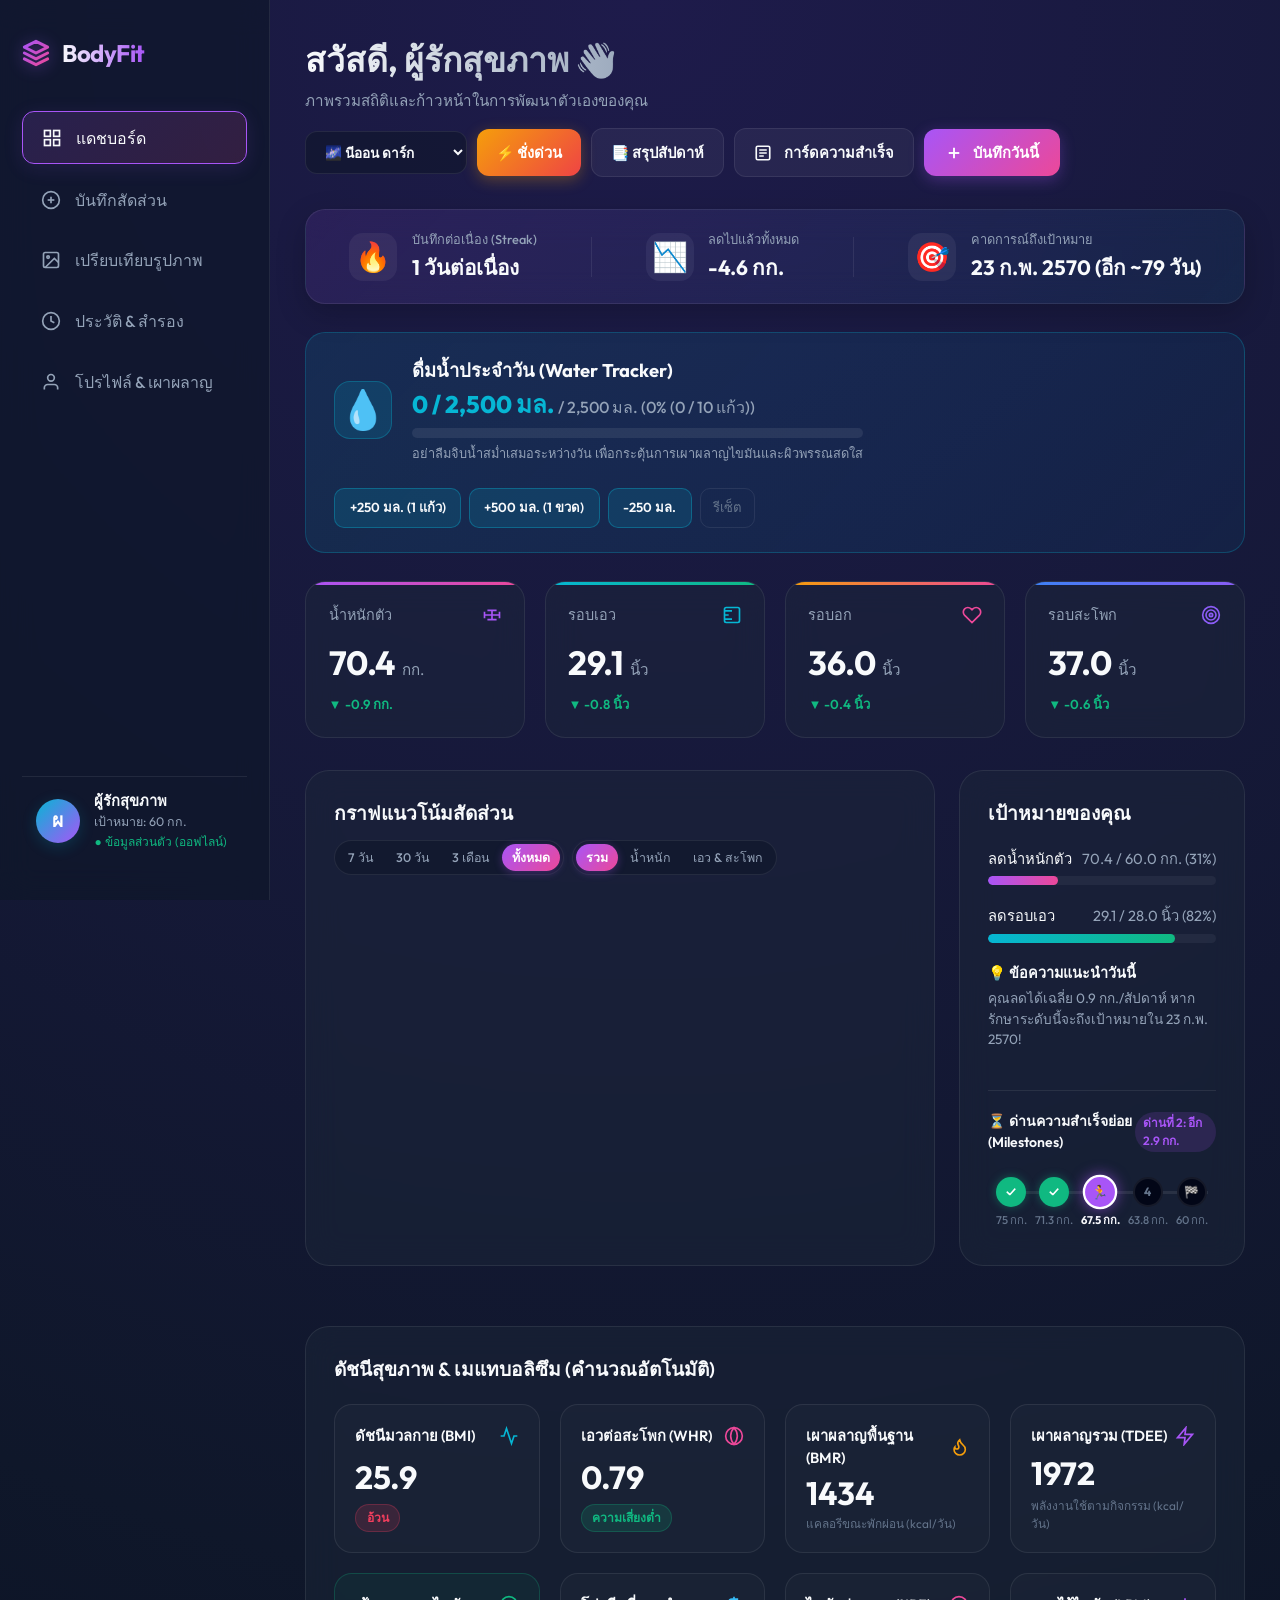
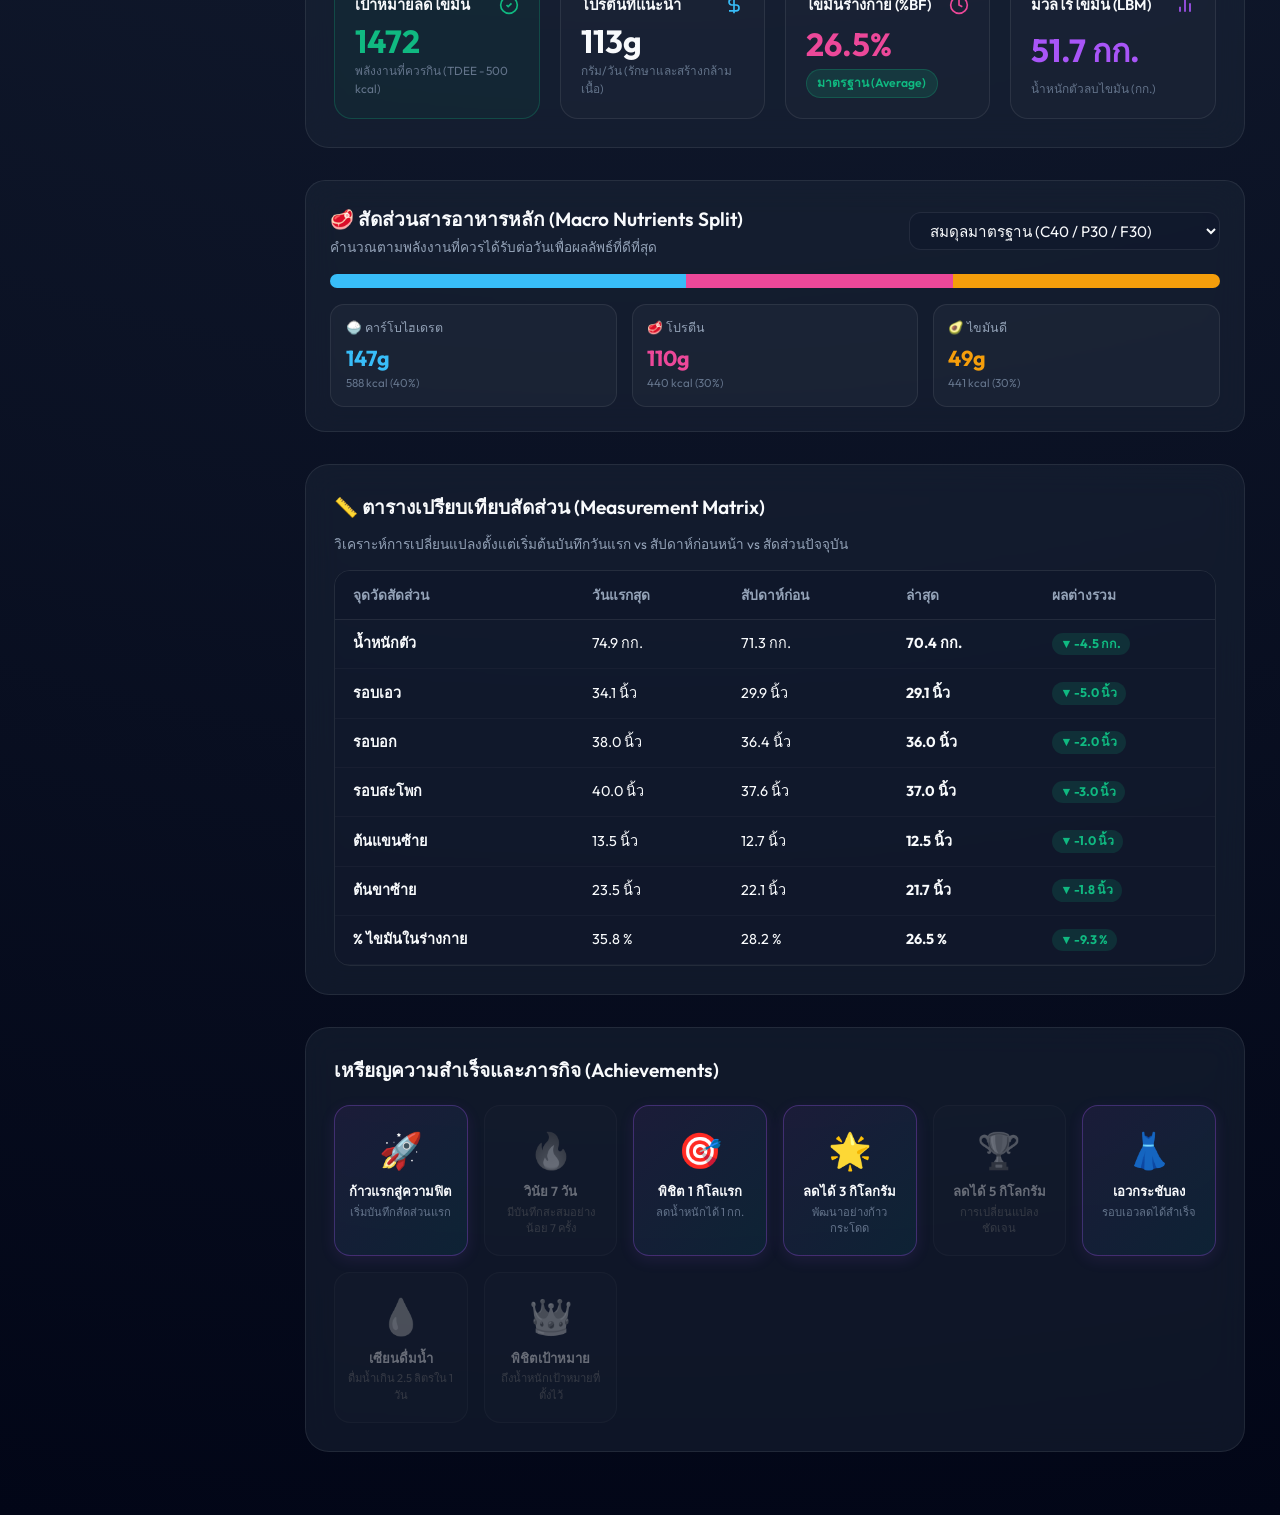
==== commit 4aaf6ac4: "Include previous recording data and measurements in comparison card and PNG export" ====
--- a/index.html
+++ b/index.html
@@ -1568,37 +1568,64 @@
     background: rgba(255, 255, 255, 0.03);
     border: 1px solid var(--card-border);
     border-radius: 14px;
-    padding: 0.9rem 1rem;
+    padding: 0.9rem 1.1rem;
     display: flex;
     flex-direction: column;
-    gap: 0.3rem;
+    gap: 0.5rem;
+}
+
+.comp-metric-top {
+    display: flex;
+    justify-content: space-between;
+    align-items: center;
 }
 
 .comp-metric-label {
-    font-size: 0.78rem;
+    font-size: 0.85rem;
+    font-weight: 700;
+    color: var(--text-primary);
+    display: flex;
+    align-items: center;
+    gap: 0.35rem;
+}
+
+.comp-metric-comparison-row {
+    display: flex;
+    align-items: center;
+    justify-content: space-between;
+    background: rgba(0, 0, 0, 0.25);
+    border-radius: 10px;
+    padding: 0.55rem 0.85rem;
+    border: 1px solid rgba(255, 255, 255, 0.04);
+}
+
+.comp-metric-data-col {
+    display: flex;
+    flex-direction: column;
+}
+
+.comp-metric-tag {
+    font-size: 0.7rem;
+    color: var(--text-muted);
+}
+
+.comp-metric-num {
+    font-size: 1.05rem;
+    font-weight: 600;
     color: var(--text-secondary);
-    display: flex;
-    align-items: center;
-    gap: 0.3rem;
-}
-
-.comp-metric-values {
-    display: flex;
-    align-items: baseline;
-    gap: 0.4rem;
-    margin-top: 2px;
-}
-
-.comp-metric-cur {
+    margin-top: 1px;
+}
+
+.comp-metric-num.highlight {
     font-size: 1.25rem;
     font-weight: 800;
-    color: var(--text-primary);
-}
-
-.comp-metric-prev {
-    font-size: 0.85rem;
-    color: var(--text-muted);
-    text-decoration: line-through;
+    color: #fff;
+}
+
+.comp-metric-arrow {
+    color: var(--accent-cyan);
+    font-size: 0.95rem;
+    font-weight: bold;
 }
 
 .comp-diff-badge {
@@ -2814,12 +2841,12 @@
                 <div class="card-container" id="photo-comparison-card">
                     <div class="compare-selectors">
                         <div class="compare-select-item">
-                            <label for="before-photo-select">👈 รูปเริ่มต้น (Before):</label>
+                            <label for="before-photo-select">👈 บันทึกครั้งก่อน (Previous):</label>
                             <select id="before-photo-select" class="form-input" onchange="renderComparisonCard()"></select>
                         </div>
                         <div class="compare-select-item">
-                            <label for="after-photo-select">👉 รูปเปรียบเทียบ (After):</label>
-                            <select id="after-photo-select" class="form-input" onchange="renderComparisonCard()"></select>
+                            <label for="after-photo-select">👉 บันทึกครั้งนี้ (Current):</label>
+                            <select id="after-photo-select" class="form-input" onchange="onAfterLogChange()"></select>
                         </div>
                     </div>
 
@@ -4657,6 +4684,24 @@
     w.document.write(`<body style="margin:0;background:#090d16;display:flex;align-items:center;justify-content:center;height:100vh;"><img src="${photoUrl}" style="max-width:95vw;max-height:95vh;border-radius:12px;box-shadow:0 10px 40px rgba(0,0,0,0.8);"></body>`);
 };
 
+// Change handler when Current Log selector changes
+window.onAfterLogChange = function() {
+    const beforeSelect = document.getElementById("before-photo-select");
+    const afterSelect = document.getElementById("after-photo-select");
+    if (!beforeSelect || !afterSelect) return;
+
+    const currentId = afterSelect.value;
+    const sortedLogs = [...state.logs].sort((a, b) => new Date(a.date) - new Date(b.date));
+    const currIdx = sortedLogs.findIndex(l => l.id.toString() === currentId);
+
+    if (currIdx > 0) {
+        beforeSelect.value = sortedLogs[currIdx - 1].id.toString();
+    } else {
+        beforeSelect.value = "profile_start";
+    }
+    renderComparisonCard();
+};
+
 // Visual Comparison & Transformation Card Rendering (3 Angles + Body Measurements)
 function renderComparisonCard() {
     const container = document.getElementById("comparison-card-preview");
@@ -4664,12 +4709,14 @@
     const beforeSelect = document.getElementById("before-photo-select");
     const afterSelect = document.getElementById("after-photo-select");
 
-    const logsWithPhotos = state.logs.filter(l => !!(l.photoFront || l.photoSide || l.photoBack || l.photo || l.photos?.front || l.photos?.side || l.photos?.back))
-        .sort((a, b) => new Date(a.date) - new Date(b.date));
-
-    if (logsWithPhotos.length === 0) {
+    const sortedLogs = [...state.logs].sort((a, b) => new Date(a.date) - new Date(b.date));
+
+    if (sortedLogs.length === 0) {
         if (container) container.innerHTML = "";
-        if (noPhotoAlert) noPhotoAlert.style.display = "block";
+        if (noPhotoAlert) {
+            noPhotoAlert.style.display = "block";
+            noPhotoAlert.innerHTML = `<span>📷 ยังไม่มีประวัติการบันทึก กรุณาเพิ่มบันทึกสัดส่วนหรือรูปถ่ายที่แท็บ "บันทึกข้อมูล"</span>`;
+        }
         const selectors = document.querySelector(".compare-selectors");
         if (selectors) selectors.style.display = "none";
         return;
@@ -4682,54 +4729,85 @@
     const prevBeforeVal = beforeSelect.value;
     const prevAfterVal = afterSelect.value;
 
-    const selectHtml = logsWithPhotos.map(l => {
+    const afterOptionsHtml = sortedLogs.map(l => {
         const d = new Date(l.date).toLocaleDateString('th-TH', { day: 'numeric', month: 'short', year: 'numeric' });
-        return `<option value="${l.id}">${d} (${l.weight} กก.)</option>`;
+        const hasPhoto = !!(l.photoFront || l.photoSide || l.photoBack || l.photo || l.photos?.front || l.photos?.side || l.photos?.back);
+        return `<option value="${l.id}">${d} (${l.weight} กก.)${hasPhoto ? ' 📸' : ''}</option>`;
     }).join("");
-
-    beforeSelect.innerHTML = selectHtml;
-    afterSelect.innerHTML = selectHtml;
-
-    if (prevBeforeVal && logsWithPhotos.some(l => l.id.toString() === prevBeforeVal)) {
+    afterSelect.innerHTML = afterOptionsHtml;
+
+    const startWeight = parseFloat(state.profile.startWeight || 75.0);
+    const beforeOptionsHtml = `
+        <option value="profile_start">🏁 วันเริ่มต้นโปรไฟล์ (${startWeight} กก.)</option>
+        ${afterOptionsHtml}
+    `;
+    beforeSelect.innerHTML = beforeOptionsHtml;
+
+    if (prevAfterVal && sortedLogs.some(l => l.id.toString() === prevAfterVal)) {
+        afterSelect.value = prevAfterVal;
+    } else {
+        afterSelect.value = sortedLogs[sortedLogs.length - 1].id.toString();
+    }
+
+    if (prevBeforeVal && (prevBeforeVal === 'profile_start' || sortedLogs.some(l => l.id.toString() === prevBeforeVal))) {
         beforeSelect.value = prevBeforeVal;
     } else {
-        beforeSelect.value = logsWithPhotos[0].id;
-    }
-
-    if (prevAfterVal && logsWithPhotos.some(l => l.id.toString() === prevAfterVal)) {
-        afterSelect.value = prevAfterVal;
+        const currIdx = sortedLogs.findIndex(l => l.id.toString() === afterSelect.value);
+        if (currIdx > 0) {
+            beforeSelect.value = sortedLogs[currIdx - 1].id.toString();
+        } else {
+            beforeSelect.value = "profile_start";
+        }
+    }
+
+    const afterLog = sortedLogs.find(l => l.id.toString() === afterSelect.value) || sortedLogs[sortedLogs.length - 1];
+    let beforeLog;
+    if (beforeSelect.value === 'profile_start') {
+        beforeLog = {
+            id: 'profile_start',
+            date: state.profile.startDate || (afterLog ? new Date(new Date(afterLog.date).getTime() - 86400000 * 7).toISOString() : new Date().toISOString()),
+            weight: parseFloat(state.profile.startWeight || 75.0),
+            chest: null,
+            waist: null,
+            hips: null,
+            neck: state.profile.neck || null,
+            armLeft: null,
+            armRight: null,
+            thighLeft: null,
+            thighRight: null,
+            isProfileStart: true
+        };
     } else {
-        afterSelect.value = logsWithPhotos[logsWithPhotos.length - 1].id;
-    }
-
-    const beforeLog = logsWithPhotos.find(l => l.id.toString() === beforeSelect.value) || logsWithPhotos[0];
-    const afterLog = logsWithPhotos.find(l => l.id.toString() === afterSelect.value) || logsWithPhotos[logsWithPhotos.length - 1];
-
-    const isSameDay = (beforeLog.id === afterLog.id);
+        beforeLog = sortedLogs.find(l => l.id.toString() === beforeSelect.value) || sortedLogs[0];
+    }
+
     const mUnit = state.profile.unitSystem === 'metric' ? 'ซม.' : 'นิ้ว';
 
-    // Format Dates
-    const bDate = new Date(beforeLog.date).toLocaleDateString('th-TH', { day: 'numeric', month: 'short', year: 'numeric' });
+    // Dates
+    const bDate = beforeLog.isProfileStart
+        ? `วันเริ่มต้นโปรไฟล์ (${state.profile.startDate ? new Date(state.profile.startDate).toLocaleDateString('th-TH', { day: 'numeric', month: 'short', year: 'numeric' }) : 'ค่าเริ่มต้น'})`
+        : new Date(beforeLog.date).toLocaleDateString('th-TH', { day: 'numeric', month: 'short', year: 'numeric' });
+    const bDateShort = beforeLog.isProfileStart
+        ? 'เริ่มต้น'
+        : new Date(beforeLog.date).toLocaleDateString('th-TH', { day: 'numeric', month: 'short' });
+
     const aDate = new Date(afterLog.date).toLocaleDateString('th-TH', { day: 'numeric', month: 'short', year: 'numeric' });
-
-    // Weight Difference
+    const aDateShort = new Date(afterLog.date).toLocaleDateString('th-TH', { day: 'numeric', month: 'short' });
+
+    // Weight difference
     const weightDiff = (afterLog.weight - beforeLog.weight).toFixed(1);
     let heroPillHtml = "";
-    if (!isSameDay) {
-        if (parseFloat(weightDiff) < 0) {
-            heroPillHtml = `<div class="comp-hero-pill">📉 ลดลง ${Math.abs(parseFloat(weightDiff))} กก. 🎉</div>`;
-        } else if (parseFloat(weightDiff) > 0) {
-            heroPillHtml = `<div class="comp-hero-pill" style="border-color:#f59e0b;color:#f59e0b;background:rgba(245,158,11,0.15)">📈 เพิ่มขึ้น +${weightDiff} กก.</div>`;
-        } else {
-            heroPillHtml = `<div class="comp-hero-pill" style="border-color:#94a3b8;color:#94a3b8;background:rgba(255,255,255,0.05)">➖ น้ำหนักคงที่ (${afterLog.weight} กก.)</div>`;
-        }
+    if (parseFloat(weightDiff) < 0) {
+        heroPillHtml = `<div class="comp-hero-pill">📉 ลดลง ${Math.abs(parseFloat(weightDiff))} กก. 🎉</div>`;
+    } else if (parseFloat(weightDiff) > 0) {
+        heroPillHtml = `<div class="comp-hero-pill" style="border-color:#f59e0b;color:#f59e0b;background:rgba(245,158,11,0.15)">📈 เพิ่มขึ้น +${weightDiff} กก.</div>`;
     } else {
-        heroPillHtml = `<div class="comp-hero-pill">⚖️ น้ำหนัก ${afterLog.weight} กก.</div>`;
-    }
-
-    // Helper to format diff badge
-    function formatDiff(curVal, prevVal, unit, lowerIsBetter = true) {
-        if (isSameDay || !prevVal || !curVal) return "";
+        heroPillHtml = `<div class="comp-hero-pill" style="border-color:#94a3b8;color:#94a3b8;background:rgba(255,255,255,0.05)">➖ น้ำหนักคงที่ (${afterLog.weight} กก.)</div>`;
+    }
+
+    // Helper: diff badge
+    function formatDiffBadge(curVal, prevVal, unit, lowerIsBetter = true) {
+        if (curVal === null || curVal === undefined || prevVal === null || prevVal === undefined) return "";
         const diff = curVal - prevVal;
         if (Math.abs(diff) < 0.05) {
             return `<span class="comp-diff-badge comp-diff-zero">คงที่</span>`;
@@ -4740,14 +4818,14 @@
         return `<span class="comp-diff-badge ${cls}">${diff < 0 ? '▼' : '▲'} ${sign} ${unit}</span>`;
     }
 
-    // Helper to render photo frame
-    function renderPhotoFrame(src, label, badgeClass) {
-        if (!src) {
+    // Helper: photo frame
+    function renderPhotoFrame(src, label, badgeClass, isMissing = false, subInfo = '') {
+        if (!src || isMissing) {
             return `
                 <div class="comp-empty-frame">
                     <span style="font-size:1.6rem;">📷</span>
-                    <span>ยังไม่มีรูป</span>
-                    <small style="color:var(--text-muted);font-size:0.7rem;">${label}</small>
+                    <span style="font-weight:600;">${label}</span>
+                    ${subInfo ? `<small style="color:var(--text-muted);font-size:0.75rem;">${subInfo}</small>` : ''}
                 </div>
             `;
         }
@@ -4759,7 +4837,7 @@
         `;
     }
 
-    // 3 Angles: front, side, back
+    // 3 Angles
     const angles = [
         { key: 'front', icon: '👤', title: '1. ด้านหน้า (Front)' },
         { key: 'side', icon: '🧍', title: '2. ด้านข้าง (Side)' },
@@ -4776,28 +4854,22 @@
                 <div class="comp-angle-header">
                     <span>${ang.icon} ${ang.title}</span>
                 </div>
+                <div class="comp-photo-pair">
+                    ${bPhoto 
+                        ? renderPhotoFrame(bPhoto, `ครั้งก่อน: ${beforeLog.weight} กก.`, 'comp-badge-before')
+                        : renderPhotoFrame(null, 'ครั้งก่อน (ไม่มีรูป)', '', true, `${bDateShort} • ${beforeLog.weight} กก.`)
+                    }
+                    ${aPhoto 
+                        ? renderPhotoFrame(aPhoto, `ครั้งนี้: ${afterLog.weight} กก.`, 'comp-badge-after')
+                        : renderPhotoFrame(null, 'ครั้งนี้ (ไม่มีรูป)', '', true, `${aDateShort} • ${afterLog.weight} กก.`)
+                    }
+                </div>
+            </div>
         `;
-
-        if (isSameDay) {
-            photosHtml += `
-                <div class="comp-photo-single">
-                    ${renderPhotoFrame(aPhoto, `${aDate} • ${afterLog.weight} กก.`, 'comp-badge-after')}
-                </div>
-            `;
-        } else {
-            photosHtml += `
-                <div class="comp-photo-pair">
-                    ${renderPhotoFrame(bPhoto, `Before: ${beforeLog.weight} กก.`, 'comp-badge-before')}
-                    ${renderPhotoFrame(aPhoto, `After: ${afterLog.weight} กก.`, 'comp-badge-after')}
-                </div>
-            `;
-        }
-
-        photosHtml += `</div>`;
     });
     photosHtml += `</div>`;
 
-    // Measurements Data
+    // Measurements
     const bArm = (beforeLog.armLeft || beforeLog.armRight) ? `${beforeLog.armLeft || 0} / ${beforeLog.armRight || 0}` : null;
     const aArm = (afterLog.armLeft || afterLog.armRight) ? `${afterLog.armLeft || 0} / ${afterLog.armRight || 0}` : null;
     const bThigh = (beforeLog.thighLeft || beforeLog.thighRight) ? `${beforeLog.thighLeft || 0} / ${beforeLog.thighRight || 0}` : null;
@@ -4810,51 +4882,68 @@
         {
             icon: '⚖️',
             label: 'น้ำหนักตัว',
-            cur: `${afterLog.weight.toFixed(1)} กก.`,
-            prev: !isSameDay ? `${beforeLog.weight.toFixed(1)} กก.` : null,
-            diff: formatDiff(afterLog.weight, beforeLog.weight, 'กก.', true)
+            curVal: `${afterLog.weight.toFixed(1)} กก.`,
+            prevVal: `${beforeLog.weight.toFixed(1)} กก.`,
+            diffBadge: formatDiffBadge(afterLog.weight, beforeLog.weight, 'กก.', true)
         },
         {
             icon: '📏',
             label: 'รอบอก',
-            cur: afterLog.chest ? `${afterLog.chest.toFixed(1)} ${mUnit}` : '--',
-            prev: (!isSameDay && beforeLog.chest) ? `${beforeLog.chest.toFixed(1)} ${mUnit}` : null,
-            diff: formatDiff(afterLog.chest, beforeLog.chest, mUnit, true)
+            curVal: afterLog.chest ? `${afterLog.chest.toFixed(1)} ${mUnit}` : '--',
+            prevVal: beforeLog.chest ? `${beforeLog.chest.toFixed(1)} ${mUnit}` : '--',
+            diffBadge: (afterLog.chest && beforeLog.chest) ? formatDiffBadge(afterLog.chest, beforeLog.chest, mUnit, true) : ''
         },
         {
             icon: '⏳',
             label: 'รอบเอว',
-            cur: afterLog.waist ? `${afterLog.waist.toFixed(1)} ${mUnit}` : '--',
-            prev: (!isSameDay && beforeLog.waist) ? `${beforeLog.waist.toFixed(1)} ${mUnit}` : null,
-            diff: formatDiff(afterLog.waist, beforeLog.waist, mUnit, true)
+            curVal: afterLog.waist ? `${afterLog.waist.toFixed(1)} ${mUnit}` : '--',
+            prevVal: beforeLog.waist ? `${beforeLog.waist.toFixed(1)} ${mUnit}` : '--',
+            diffBadge: (afterLog.waist && beforeLog.waist) ? formatDiffBadge(afterLog.waist, beforeLog.waist, mUnit, true) : ''
         },
         {
             icon: '💪',
             label: 'รอบแขน (ซ้าย / ขวา)',
-            cur: aArm ? `${aArm} ${mUnit}` : '--',
-            prev: (!isSameDay && bArm) ? `${bArm} ${mUnit}` : null,
-            diff: formatDiff(afterLog.armLeft || afterLog.armRight, beforeLog.armLeft || beforeLog.armRight, mUnit, true)
+            curVal: aArm ? `${aArm} ${mUnit}` : '--',
+            prevVal: bArm ? `${bArm} ${mUnit}` : '--',
+            diffBadge: (afterLog.armLeft && beforeLog.armLeft) ? formatDiffBadge(afterLog.armLeft, beforeLog.armLeft, mUnit, true) : ''
         },
         {
             icon: '🦵',
             label: 'รอบขา (ซ้าย / ขวา)',
-            cur: aThigh ? `${aThigh} ${mUnit}` : '--',
-            prev: (!isSameDay && bThigh) ? `${bThigh} ${mUnit}` : null,
-            diff: formatDiff(afterLog.thighLeft || afterLog.thighRight, beforeLog.thighLeft || beforeLog.thighRight, mUnit, true)
+            curVal: aThigh ? `${aThigh} ${mUnit}` : '--',
+            prevVal: bThigh ? `${bThigh} ${mUnit}` : '--',
+            diffBadge: (afterLog.thighLeft && beforeLog.thighLeft) ? formatDiffBadge(afterLog.thighLeft, beforeLog.thighLeft, mUnit, true) : ''
         },
         {
             icon: '🧬',
-            label: 'สะโพก / % ไขมัน',
-            cur: `${afterLog.hips ? `${afterLog.hips.toFixed(1)} ${mUnit}` : '--'} ${bfAfter ? `(${bfAfter}%)` : ''}`,
-            prev: (!isSameDay && (beforeLog.hips || bfBefore)) ? `${beforeLog.hips ? `${beforeLog.hips.toFixed(1)} ${mUnit}` : ''} ${bfBefore ? `(${bfBefore}%)` : ''}` : null,
-            diff: formatDiff(afterLog.hips, beforeLog.hips, mUnit, true)
+            label: 'รอบสะโพก',
+            curVal: afterLog.hips ? `${afterLog.hips.toFixed(1)} ${mUnit}` : '--',
+            prevVal: beforeLog.hips ? `${beforeLog.hips.toFixed(1)} ${mUnit}` : '--',
+            diffBadge: (afterLog.hips && beforeLog.hips) ? formatDiffBadge(afterLog.hips, beforeLog.hips, mUnit, true) : ''
+        },
+        {
+            icon: '🔥',
+            label: '% ไขมันในร่างกาย',
+            curVal: bfAfter ? `${bfAfter}%` : '--',
+            prevVal: bfBefore ? `${bfBefore}%` : '--',
+            diffBadge: (bfAfter && bfBefore) ? formatDiffBadge(bfAfter, bfBefore, '%', true) : ''
         }
     ];
+
+    if (afterLog.neck || beforeLog.neck) {
+        metrics.push({
+            icon: '🧣',
+            label: 'รอบคอ',
+            curVal: afterLog.neck ? `${afterLog.neck.toFixed(1)} ${mUnit}` : '--',
+            prevVal: beforeLog.neck ? `${beforeLog.neck.toFixed(1)} ${mUnit}` : '--',
+            diffBadge: (afterLog.neck && beforeLog.neck) ? formatDiffBadge(afterLog.neck, beforeLog.neck, mUnit, true) : ''
+        });
+    }
 
     let metricsHtml = `
         <div class="comp-metrics-section">
             <div class="comp-metrics-title">
-                <span>📏 รายละเอียดสัดส่วนร่างกาย (Body Measurements)</span>
+                <span>📏 รายละเอียดสัดส่วนร่างกาย (Body Measurements: ครั้งก่อน ➔ ครั้งนี้)</span>
             </div>
             <div class="comp-metrics-grid">
     `;
@@ -4862,12 +4951,21 @@
     metrics.forEach(m => {
         metricsHtml += `
             <div class="comp-metric-card">
-                <span class="comp-metric-label">${m.icon} ${m.label}</span>
-                <div class="comp-metric-values">
-                    <span class="comp-metric-cur">${m.cur}</span>
-                    ${m.prev ? `<span class="comp-metric-prev">${m.prev}</span>` : ''}
+                <div class="comp-metric-top">
+                    <span class="comp-metric-label">${m.icon} ${m.label}</span>
+                    ${m.diffBadge || ''}
                 </div>
-                ${m.diff || ''}
+                <div class="comp-metric-comparison-row">
+                    <div class="comp-metric-data-col">
+                        <span class="comp-metric-tag">ครั้งก่อน (${bDateShort})</span>
+                        <span class="comp-metric-num">${m.prevVal}</span>
+                    </div>
+                    <span class="comp-metric-arrow">➔</span>
+                    <div class="comp-metric-data-col" style="text-align: right;">
+                        <span class="comp-metric-tag">ครั้งนี้ (${aDateShort})</span>
+                        <span class="comp-metric-num highlight">${m.curVal}</span>
+                    </div>
+                </div>
             </div>
         `;
     });
@@ -4882,7 +4980,7 @@
             <div class="comp-header">
                 <div class="comp-title-group">
                     <h2>✨ BodyFit Transformation Card</h2>
-                    <p>${state.profile.name || 'ผู้ใช้งาน'} • ${isSameDay ? bDate : `${bDate} ➔ ${aDate}`}</p>
+                    <p>${state.profile.name || 'ผู้ใช้งาน'} • ${bDate} ➔ ${aDate}</p>
                 </div>
                 ${heroPillHtml}
             </div>
@@ -4907,25 +5005,122 @@
     const afterSelect = document.getElementById("after-photo-select");
     if (!beforeSelect || !afterSelect) return;
 
-    const beforeLog = state.logs.find(l => l.id.toString() === beforeSelect.value);
-    const afterLog = state.logs.find(l => l.id.toString() === afterSelect.value);
-
-    if (!beforeLog || !afterLog) {
+    const sortedLogs = [...state.logs].sort((a, b) => new Date(a.date) - new Date(b.date));
+    const afterLog = sortedLogs.find(l => l.id.toString() === afterSelect.value) || sortedLogs[sortedLogs.length - 1];
+
+    if (!afterLog) {
         showToast("ไม่พบข้อมูลสัดส่วนเพื่อส่งออก", "error");
         return;
     }
 
+    let beforeLog;
+    if (beforeSelect.value === 'profile_start') {
+        beforeLog = {
+            id: 'profile_start',
+            date: state.profile.startDate || (afterLog ? new Date(new Date(afterLog.date).getTime() - 86400000 * 7).toISOString() : new Date().toISOString()),
+            weight: parseFloat(state.profile.startWeight || 75.0),
+            chest: null,
+            waist: null,
+            hips: null,
+            neck: state.profile.neck || null,
+            armLeft: null,
+            armRight: null,
+            thighLeft: null,
+            thighRight: null,
+            isProfileStart: true
+        };
+    } else {
+        beforeLog = sortedLogs.find(l => l.id.toString() === beforeSelect.value) || sortedLogs[0];
+    }
+
     showToast("กำลังสร้างการ์ดภาพเปรียบเทียบ...", "info");
 
     const canvas = document.getElementById("comparison-export-canvas");
     if (!canvas) return;
 
-    const isSameDay = (beforeLog.id === afterLog.id);
     const mUnit = state.profile.unitSystem === 'metric' ? 'ซม.' : 'นิ้ว';
 
-    // Canvas sizing: width 1200px
+    const bDate = beforeLog.isProfileStart
+        ? `วันเริ่มต้น (${state.profile.startDate ? new Date(state.profile.startDate).toLocaleDateString('th-TH', { day: 'numeric', month: 'short', year: 'numeric' }) : 'เริ่มต้น'})`
+        : new Date(beforeLog.date).toLocaleDateString('th-TH', { day: 'numeric', month: 'short', year: 'numeric' });
+    const bDateShort = beforeLog.isProfileStart
+        ? 'เริ่มต้น'
+        : new Date(beforeLog.date).toLocaleDateString('th-TH', { day: 'numeric', month: 'short' });
+
+    const aDate = new Date(afterLog.date).toLocaleDateString('th-TH', { day: 'numeric', month: 'short', year: 'numeric' });
+    const aDateShort = new Date(afterLog.date).toLocaleDateString('th-TH', { day: 'numeric', month: 'short' });
+
+    // Prepare metric cards
+    const bArm = (beforeLog.armLeft || beforeLog.armRight) ? `${beforeLog.armLeft || 0} / ${beforeLog.armRight || 0}` : null;
+    const aArm = (afterLog.armLeft || afterLog.armRight) ? `${afterLog.armLeft || 0} / ${afterLog.armRight || 0}` : null;
+    const bThigh = (beforeLog.thighLeft || beforeLog.thighRight) ? `${beforeLog.thighLeft || 0} / ${beforeLog.thighRight || 0}` : null;
+    const aThigh = (afterLog.thighLeft || afterLog.thighRight) ? `${afterLog.thighLeft || 0} / ${afterLog.thighRight || 0}` : null;
+
+    const bfBefore = calculateBodyFatPercentage(beforeLog);
+    const bfAfter = calculateBodyFatPercentage(afterLog);
+
+    function calcDiffPill(cur, prev, unit, lowerIsBetter = true) {
+        if (cur === null || cur === undefined || prev === null || prev === undefined) return null;
+        const diff = cur - prev;
+        if (Math.abs(diff) < 0.05) {
+            return { txt: "คงที่", color: "#94a3b8", bg: "rgba(255,255,255,0.08)", border: "rgba(255,255,255,0.2)" };
+        }
+        const isGood = lowerIsBetter ? diff < 0 : diff > 0;
+        const sign = diff > 0 ? `+${diff.toFixed(1)}` : `${diff.toFixed(1)}`;
+        return {
+            txt: `${diff < 0 ? '▼' : '▲'} ${sign} ${unit}`,
+            color: isGood ? "#34d399" : "#f43f5e",
+            bg: isGood ? "rgba(16,185,129,0.18)" : "rgba(244,63,94,0.18)",
+            border: isGood ? "rgba(16,185,129,0.4)" : "rgba(244,63,94,0.4)"
+        };
+    }
+
+    const measCards = [
+        {
+            label: "⚖️ น้ำหนักตัว",
+            cur: `${afterLog.weight.toFixed(1)} กก.`,
+            prev: `${beforeLog.weight.toFixed(1)} กก.`,
+            diff: calcDiffPill(afterLog.weight, beforeLog.weight, 'กก.', true)
+        },
+        {
+            label: "📏 รอบอก",
+            cur: afterLog.chest ? `${afterLog.chest.toFixed(1)} ${mUnit}` : "--",
+            prev: beforeLog.chest ? `${beforeLog.chest.toFixed(1)} ${mUnit}` : "--",
+            diff: (afterLog.chest && beforeLog.chest) ? calcDiffPill(afterLog.chest, beforeLog.chest, mUnit, true) : null
+        },
+        {
+            label: "⏳ รอบเอว",
+            cur: afterLog.waist ? `${afterLog.waist.toFixed(1)} ${mUnit}` : "--",
+            prev: beforeLog.waist ? `${beforeLog.waist.toFixed(1)} ${mUnit}` : "--",
+            diff: (afterLog.waist && beforeLog.waist) ? calcDiffPill(afterLog.waist, beforeLog.waist, mUnit, true) : null
+        },
+        {
+            label: "💪 รอบแขน (ซ้าย / ขวา)",
+            cur: aArm ? `${aArm} ${mUnit}` : "--",
+            prev: bArm ? `${bArm} ${mUnit}` : "--",
+            diff: (afterLog.armLeft && beforeLog.armLeft) ? calcDiffPill(afterLog.armLeft, beforeLog.armLeft, mUnit, true) : null
+        },
+        {
+            label: "🦵 รอบขา (ซ้าย / ขวา)",
+            cur: aThigh ? `${aThigh} ${mUnit}` : "--",
+            prev: bThigh ? `${bThigh} ${mUnit}` : "--",
+            diff: (afterLog.thighLeft && beforeLog.thighLeft) ? calcDiffPill(afterLog.thighLeft, beforeLog.thighLeft, mUnit, true) : null
+        },
+        {
+            label: "🧬 รอบสะโพก / % ไขมัน",
+            cur: `${afterLog.hips ? `${afterLog.hips.toFixed(1)} ${mUnit}` : '--'} ${bfAfter ? `(${bfAfter}%)` : ''}`,
+            prev: `${beforeLog.hips ? `${beforeLog.hips.toFixed(1)} ${mUnit}` : '--'} ${bfBefore ? `(${bfBefore}%)` : ''}`,
+            diff: (afterLog.hips && beforeLog.hips) ? calcDiffPill(afterLog.hips, beforeLog.hips, mUnit, true) : null
+        }
+    ];
+
+    const numRows = Math.ceil(measCards.length / 3);
+    const cardH = 104;
+    const gridY = 660;
+    const photoH = 400;
+
     canvas.width = 1200;
-    canvas.height = isSameDay ? 1160 : 1320;
+    canvas.height = gridY + numRows * (cardH + 16) + 90;
     const ctx = canvas.getContext("2d");
 
     // Helper: Rounded Rectangle
@@ -4967,13 +5162,13 @@
     }
 
     // Helper: Draw image with object-fit: cover into rounded rect
-    function drawCover(img, x, y, w, h, r = 12) {
+    function drawCover(img, x, y, w, h, r = 12, placeholderLabel = "📷 ยังไม่มีรูป") {
         if (!img) {
             drawRoundRect(x, y, w, h, r, "rgba(255,255,255,0.02)", "rgba(255,255,255,0.08)", 1);
             ctx.fillStyle = "#64748b";
-            ctx.font = "bold 20px sans-serif";
+            ctx.font = "bold 15px sans-serif";
             ctx.textAlign = "center";
-            ctx.fillText("📷 ยังไม่มีรูป", x + w / 2, y + h / 2);
+            ctx.fillText(placeholderLabel, x + w / 2, y + h / 2);
             return;
         }
 
@@ -5010,11 +5205,10 @@
         ctx.drawImage(img, sx, sy, sWidth, sHeight, x, y, w, h);
         ctx.restore();
 
-        // Stroke border
         drawRoundRect(x, y, w, h, r, null, "rgba(255,255,255,0.15)", 2);
     }
 
-    // Load all 6 potential images in parallel
+    // Load images
     const [bFront, aFront, bSide, aSide, bBack, aBack] = await Promise.all([
         loadImg(getLogPhoto(beforeLog, 'front')),
         loadImg(getLogPhoto(afterLog, 'front')),
@@ -5024,7 +5218,7 @@
         loadImg(getLogPhoto(afterLog, 'back'))
     ]);
 
-    // 1. Draw Background
+    // Background
     const bgGrad = ctx.createLinearGradient(0, 0, 1200, canvas.height);
     bgGrad.addColorStop(0, "#0b1329");
     bgGrad.addColorStop(0.5, "#090d16");
@@ -5032,7 +5226,7 @@
     ctx.fillStyle = bgGrad;
     ctx.fillRect(0, 0, 1200, canvas.height);
 
-    // Decorative glow circles
+    // Glow
     const glow1 = ctx.createRadialGradient(200, 100, 10, 200, 100, 350);
     glow1.addColorStop(0, "rgba(168, 85, 247, 0.15)");
     glow1.addColorStop(1, "rgba(0, 0, 0, 0)");
@@ -5052,26 +5246,22 @@
     borderGrad.addColorStop(1, "rgba(16, 185, 129, 0.6)");
     drawRoundRect(20, 20, 1160, canvas.height - 40, 24, null, borderGrad, 3);
 
-    // 2. Header
-    // Logo Icon Box
-    drawRoundRect(55, 55, 60, 60, 16, "linear-gradient(135deg, #a855f7, #06b6d4)", null);
-    ctx.fillStyle = "#ffffff";
-    ctx.font = "bold 28px sans-serif";
+    // Header Logo Icon Box
+    drawRoundRect(55, 55, 60, 60, 16, "#1e293b", "rgba(168,85,247,0.5)", 2);
+    ctx.fillStyle = "#38bdf8";
+    ctx.font = "bold 26px sans-serif";
     ctx.textAlign = "center";
-    ctx.fillText("BF", 85, 96);
+    ctx.fillText("BF", 85, 94);
 
     // Title & Subtitle
     ctx.textAlign = "left";
     ctx.fillStyle = "#ffffff";
-    ctx.font = "bold 32px sans-serif";
+    ctx.font = "bold 30px sans-serif";
     ctx.fillText("BodyFit Transformation Card", 130, 80);
 
-    const bDate = new Date(beforeLog.date).toLocaleDateString('th-TH', { day: 'numeric', month: 'short', year: 'numeric' });
-    const aDate = new Date(afterLog.date).toLocaleDateString('th-TH', { day: 'numeric', month: 'short', year: 'numeric' });
-
     ctx.fillStyle = "#94a3b8";
-    ctx.font = "18px sans-serif";
-    const dateRangeStr = isSameDay ? `${state.profile.name || 'ผู้ใช้งาน'} • ${bDate}` : `${state.profile.name || 'ผู้ใช้งาน'} • ${bDate} ➔ ${aDate}`;
+    ctx.font = "17px sans-serif";
+    const dateRangeStr = `${state.profile.name || 'ผู้ใช้งาน'} • ${bDate} ➔ ${aDate}`;
     ctx.fillText(dateRangeStr, 130, 108);
 
     // Hero Pill (Right aligned)
@@ -5082,45 +5272,42 @@
     let pillColor = "#34d399";
     let pillBorder = "rgba(16, 185, 129, 0.4)";
 
-    if (!isSameDay) {
-        if (parseFloat(weightDiff) < 0) {
-            pillText = `📉 ลดลง ${Math.abs(parseFloat(weightDiff))} กก. 🎉`;
-            pillBg = "rgba(16, 185, 129, 0.2)";
-            pillColor = "#34d399";
-            pillBorder = "rgba(16, 185, 129, 0.5)";
-        } else if (parseFloat(weightDiff) > 0) {
-            pillText = `📈 เพิ่มขึ้น +${weightDiff} กก.`;
-            pillBg = "rgba(245, 158, 11, 0.2)";
-            pillColor = "#fbbf24";
-            pillBorder = "rgba(245, 158, 11, 0.5)";
-        } else {
-            pillText = `➖ น้ำหนักคงที่ (${afterLog.weight} กก.)`;
-            pillBg = "rgba(255, 255, 255, 0.08)";
-            pillColor = "#cbd5e1";
-            pillBorder = "rgba(255, 255, 255, 0.2)";
-        }
-    }
-
-    drawRoundRect(880, 58, 265, 52, 26, pillBg, pillBorder, 1.5);
+    if (parseFloat(weightDiff) < 0) {
+        pillText = `📉 ลดลง ${Math.abs(parseFloat(weightDiff))} กก. 🎉`;
+        pillBg = "rgba(16, 185, 129, 0.2)";
+        pillColor = "#34d399";
+        pillBorder = "rgba(16, 185, 129, 0.5)";
+    } else if (parseFloat(weightDiff) > 0) {
+        pillText = `📈 เพิ่มขึ้น +${weightDiff} กก.`;
+        pillBg = "rgba(245, 158, 11, 0.2)";
+        pillColor = "#fbbf24";
+        pillBorder = "rgba(245, 158, 11, 0.5)";
+    } else {
+        pillText = `➖ น้ำหนักคงที่ (${afterLog.weight} กก.)`;
+        pillBg = "rgba(255, 255, 255, 0.08)";
+        pillColor = "#cbd5e1";
+        pillBorder = "rgba(255, 255, 255, 0.2)";
+    }
+
+    drawRoundRect(860, 58, 285, 52, 26, pillBg, pillBorder, 1.5);
     ctx.fillStyle = pillColor;
-    ctx.font = "bold 20px sans-serif";
+    ctx.font = "bold 19px sans-serif";
     ctx.textAlign = "center";
-    ctx.fillText(pillText, 1012, 91);
+    ctx.fillText(pillText, 1002, 91);
 
     // Divider
     ctx.strokeStyle = "rgba(255, 255, 255, 0.08)";
     ctx.lineWidth = 1;
     ctx.beginPath();
-    ctx.moveTo(55, 138);
-    ctx.lineTo(1145, 138);
+    ctx.moveTo(55, 136);
+    ctx.lineTo(1145, 136);
     ctx.stroke();
 
-    // 3. 3-Angle Photos Section
-    const photoY = 160;
+    // 3-Angle Photos Section
+    const photoY = 155;
     const colW = 346;
     const colGap = 26;
     const startX = 55;
-    const photoH = isSameDay ? 380 : 420;
 
     const angleDefs = [
         { title: "👤 1. ด้านหน้า (Front)", bImg: bFront, aImg: aFront },
@@ -5131,130 +5318,44 @@
     angleDefs.forEach((ang, i) => {
         const colX = startX + i * (colW + colGap);
 
-        // Column card box
-        drawRoundRect(colX, photoY, colW, photoH + 50, 16, "rgba(255,255,255,0.02)", "rgba(255,255,255,0.06)", 1);
-
-        // Column Header
+        drawRoundRect(colX, photoY, colW, photoH + 46, 16, "rgba(255,255,255,0.02)", "rgba(255,255,255,0.06)", 1);
+
         ctx.fillStyle = "#38bdf8";
-        ctx.font = "bold 18px sans-serif";
+        ctx.font = "bold 17px sans-serif";
         ctx.textAlign = "left";
-        ctx.fillText(ang.title, colX + 16, photoY + 30);
-
-        const imgAreaY = photoY + 44;
-        const imgAreaH = photoH - 6;
-
-        if (isSameDay) {
-            // Single image
-            const imgW = colW - 24;
-            const imgX = colX + 12;
-            drawCover(ang.aImg, imgX, imgAreaY, imgW, imgAreaH, 12);
-
-            // Bottom label
-            drawRoundRect(imgX + 10, imgAreaY + imgAreaH - 38, imgW - 20, 28, 6, "rgba(15,23,42,0.85)", "rgba(255,255,255,0.15)", 1);
-            ctx.fillStyle = "#38bdf8";
-            ctx.font = "bold 13px sans-serif";
-            ctx.textAlign = "center";
-            ctx.fillText(`${afterLog.weight} กก.`, imgX + imgW / 2, imgAreaY + imgAreaH - 20);
-        } else {
-            // Before vs After side by side
-            const halfW = (colW - 32) / 2;
-            const bX = colX + 12;
-            const aX = bX + halfW + 8;
-
-            // Before Photo
-            drawCover(ang.bImg, bX, imgAreaY, halfW, imgAreaH, 10);
-            drawRoundRect(bX + 6, imgAreaY + imgAreaH - 34, halfW - 12, 26, 6, "rgba(15,23,42,0.9)", "rgba(255,255,255,0.1)", 1);
-            ctx.fillStyle = "#cbd5e1";
-            ctx.font = "bold 12px sans-serif";
-            ctx.textAlign = "center";
-            ctx.fillText(`Before (${beforeLog.weight})`, bX + halfW / 2, imgAreaY + imgAreaH - 17);
-
-            // After Photo
-            drawCover(ang.aImg, aX, imgAreaY, halfW, imgAreaH, 10);
-            drawRoundRect(aX + 6, imgAreaY + imgAreaH - 34, halfW - 12, 26, 6, "rgba(15,23,42,0.9)", "rgba(6,182,212,0.4)", 1);
-            ctx.fillStyle = "#38bdf8";
-            ctx.font = "bold 12px sans-serif";
-            ctx.textAlign = "center";
-            ctx.fillText(`After (${afterLog.weight})`, aX + halfW / 2, imgAreaY + imgAreaH - 17);
-        }
+        ctx.fillText(ang.title, colX + 16, photoY + 28);
+
+        const imgAreaY = photoY + 40;
+        const imgAreaH = photoH - 4;
+        const halfW = (colW - 32) / 2;
+        const bX = colX + 12;
+        const aX = bX + halfW + 8;
+
+        // Before Photo
+        drawCover(ang.bImg, bX, imgAreaY, halfW, imgAreaH, 10, "📷 ครั้งก่อน");
+        drawRoundRect(bX + 4, imgAreaY + imgAreaH - 32, halfW - 8, 26, 6, "rgba(15,23,42,0.9)", "rgba(255,255,255,0.1)", 1);
+        ctx.fillStyle = "#cbd5e1";
+        ctx.font = "bold 11px sans-serif";
+        ctx.textAlign = "center";
+        ctx.fillText(`Before (${beforeLog.weight})`, bX + halfW / 2, imgAreaY + imgAreaH - 15);
+
+        // After Photo
+        drawCover(ang.aImg, aX, imgAreaY, halfW, imgAreaH, 10, "📷 ครั้งนี้");
+        drawRoundRect(aX + 4, imgAreaY + imgAreaH - 32, halfW - 8, 26, 6, "rgba(15,23,42,0.9)", "rgba(6,182,212,0.4)", 1);
+        ctx.fillStyle = "#38bdf8";
+        ctx.font = "bold 11px sans-serif";
+        ctx.textAlign = "center";
+        ctx.fillText(`After (${afterLog.weight})`, aX + halfW / 2, imgAreaY + imgAreaH - 15);
     });
 
-    // 4. Measurements Section
-    const measY = photoY + photoH + 70;
-
-    // Measurements title
+    // Measurements Title
     ctx.fillStyle = "#ffffff";
-    ctx.font = "bold 22px sans-serif";
+    ctx.font = "bold 20px sans-serif";
     ctx.textAlign = "left";
-    ctx.fillText("📏 รายละเอียดสัดส่วนร่างกาย (Body Measurements)", 55, measY);
-
+    ctx.fillText("📏 รายละเอียดสัดส่วนร่างกาย (Body Measurements: ครั้งก่อน ➔ ครั้งนี้)", 55, gridY - 14);
+
+    // Metric Cards Grid
     const cardW = 346;
-    const cardH = 92;
-    const gridY = measY + 16;
-
-    const bArm = (beforeLog.armLeft || beforeLog.armRight) ? `${beforeLog.armLeft || 0} / ${beforeLog.armRight || 0}` : null;
-    const aArm = (afterLog.armLeft || afterLog.armRight) ? `${afterLog.armLeft || 0} / ${afterLog.armRight || 0}` : null;
-    const bThigh = (beforeLog.thighLeft || beforeLog.thighRight) ? `${beforeLog.thighLeft || 0} / ${beforeLog.thighRight || 0}` : null;
-    const aThigh = (afterLog.thighLeft || afterLog.thighRight) ? `${afterLog.thighLeft || 0} / ${afterLog.thighRight || 0}` : null;
-
-    const bfBefore = calculateBodyFatPercentage(beforeLog);
-    const bfAfter = calculateBodyFatPercentage(afterLog);
-
-    function calcDiff(cur, prev) {
-        if (isSameDay || !cur || !prev) return null;
-        return (cur - prev);
-    }
-
-    const measCards = [
-        {
-            label: "⚖️ น้ำหนักตัว",
-            cur: `${afterLog.weight.toFixed(1)} กก.`,
-            prev: !isSameDay ? `${beforeLog.weight.toFixed(1)} กก.` : null,
-            diff: calcDiff(afterLog.weight, beforeLog.weight),
-            unit: "กก.",
-            lowerIsBetter: true
-        },
-        {
-            label: "📏 รอบอก",
-            cur: afterLog.chest ? `${afterLog.chest.toFixed(1)} ${mUnit}` : "--",
-            prev: (!isSameDay && beforeLog.chest) ? `${beforeLog.chest.toFixed(1)} ${mUnit}` : null,
-            diff: calcDiff(afterLog.chest, beforeLog.chest),
-            unit: mUnit,
-            lowerIsBetter: true
-        },
-        {
-            label: "⏳ รอบเอว",
-            cur: afterLog.waist ? `${afterLog.waist.toFixed(1)} ${mUnit}` : "--",
-            prev: (!isSameDay && beforeLog.waist) ? `${beforeLog.waist.toFixed(1)} ${mUnit}` : null,
-            diff: calcDiff(afterLog.waist, beforeLog.waist),
-            unit: mUnit,
-            lowerIsBetter: true
-        },
-        {
-            label: "💪 รอบแขน (ซ้าย / ขวา)",
-            cur: aArm ? `${aArm} ${mUnit}` : "--",
-            prev: (!isSameDay && bArm) ? `${bArm} ${mUnit}` : null,
-            diff: calcDiff(afterLog.armLeft || afterLog.armRight, beforeLog.armLeft || beforeLog.armRight),
-            unit: mUnit,
-            lowerIsBetter: true
-        },
-        {
-            label: "🦵 รอบขา (ซ้าย / ขวา)",
-            cur: aThigh ? `${aThigh} ${mUnit}` : "--",
-            prev: (!isSameDay && bThigh) ? `${bThigh} ${mUnit}` : null,
-            diff: calcDiff(afterLog.thighLeft || afterLog.thighRight, beforeLog.thighLeft || beforeLog.thighRight),
-            unit: mUnit,
-            lowerIsBetter: true
-        },
-        {
-            label: "🧬 รอบสะโพก / % ไขมัน",
-            cur: `${afterLog.hips ? `${afterLog.hips.toFixed(1)} ${mUnit}` : '--'} ${bfAfter ? `(${bfAfter}%)` : ''}`,
-            prev: (!isSameDay && (beforeLog.hips || bfBefore)) ? `${beforeLog.hips ? `${beforeLog.hips.toFixed(1)} ${mUnit}` : ''} ${bfBefore ? `(${bfBefore}%)` : ''}` : null,
-            diff: calcDiff(afterLog.hips, beforeLog.hips),
-            unit: mUnit,
-            lowerIsBetter: true
-        }
-    ];
 
     measCards.forEach((c, idx) => {
         const row = Math.floor(idx / 3);
@@ -5262,56 +5363,64 @@
         const mX = startX + col * (cardW + colGap);
         const mY = gridY + row * (cardH + 16);
 
-        // Card box
+        // Card container
         drawRoundRect(mX, mY, cardW, cardH, 14, "rgba(255,255,255,0.03)", "rgba(255,255,255,0.08)", 1);
 
-        // Label
+        // Top row: Label + Diff Pill
         ctx.fillStyle = "#94a3b8";
+        ctx.font = "bold 14px sans-serif";
+        ctx.textAlign = "left";
+        ctx.fillText(c.label, mX + 14, mY + 25);
+
+        if (c.diff) {
+            drawRoundRect(mX + cardW - 116, mY + 10, 104, 22, 6, c.diff.bg, c.diff.border, 1);
+            ctx.fillStyle = c.diff.color;
+            ctx.font = "bold 11px sans-serif";
+            ctx.textAlign = "center";
+            ctx.fillText(c.diff.txt, mX + cardW - 64, mY + 25);
+        }
+
+        // Comparison Box
+        drawRoundRect(mX + 10, mY + 36, cardW - 20, 56, 8, "rgba(0,0,0,0.35)", "rgba(255,255,255,0.05)", 1);
+
+        // Left: Previous Data
+        ctx.textAlign = "left";
+        ctx.fillStyle = "#64748b";
+        ctx.font = "11px sans-serif";
+        ctx.fillText(`ครั้งก่อน (${bDateShort})`, mX + 20, mY + 54);
+
+        ctx.fillStyle = "#cbd5e1";
         ctx.font = "bold 15px sans-serif";
-        ctx.textAlign = "left";
-        ctx.fillText(c.label, mX + 16, mY + 28);
-
-        // Current Value
+        ctx.fillText(c.prev, mX + 20, mY + 77);
+
+        // Center Arrow
+        ctx.fillStyle = "#06b6d4";
+        ctx.font = "bold 16px sans-serif";
+        ctx.textAlign = "center";
+        ctx.fillText("➔", mX + cardW / 2, mY + 68);
+
+        // Right: Current Data
+        ctx.textAlign = "right";
+        ctx.fillStyle = "#38bdf8";
+        ctx.font = "11px sans-serif";
+        ctx.fillText(`ครั้งนี้ (${aDateShort})`, mX + cardW - 20, mY + 54);
+
         ctx.fillStyle = "#ffffff";
-        ctx.font = "bold 22px sans-serif";
-        ctx.fillText(c.cur, mX + 16, mY + 62);
-
-        // Previous Value and Diff Pill (Right aligned)
-        if (!isSameDay && c.prev) {
-            ctx.fillStyle = "#64748b";
-            ctx.font = "14px sans-serif";
-            ctx.textAlign = "right";
-            ctx.fillText(c.prev, mX + cardW - 16, mY + 30);
-
-            if (c.diff !== null) {
-                const diffVal = c.diff;
-                const isGood = c.lowerIsBetter ? diffVal < 0 : diffVal > 0;
-                const sign = diffVal > 0 ? `+${diffVal.toFixed(1)}` : `${diffVal.toFixed(1)}`;
-                const diffTxt = `${diffVal < 0 ? '▼' : '▲'} ${sign} ${c.unit}`;
-                const diffColor = isGood ? "#34d399" : "#f43f5e";
-                const diffBg = isGood ? "rgba(16,185,129,0.15)" : "rgba(244,63,94,0.15)";
-                const diffBorder = isGood ? "rgba(16,185,129,0.3)" : "rgba(244,63,94,0.3)";
-
-                drawRoundRect(mX + cardW - 130, mY + 44, 114, 26, 6, diffBg, diffBorder, 1);
-                ctx.fillStyle = diffColor;
-                ctx.font = "bold 13px sans-serif";
-                ctx.textAlign = "center";
-                ctx.fillText(diffTxt, mX + cardW - 73, mY + 62);
-            }
-        }
+        ctx.font = "bold 17px sans-serif";
+        ctx.fillText(c.cur, mX + cardW - 20, mY + 77);
     });
 
-    // 5. Footer
-    const footerY = canvas.height - 45;
+    // Footer
+    const footerY = canvas.height - 35;
     ctx.strokeStyle = "rgba(255, 255, 255, 0.08)";
     ctx.lineWidth = 1;
     ctx.beginPath();
-    ctx.moveTo(55, footerY - 20);
-    ctx.lineTo(1145, footerY - 20);
+    ctx.moveTo(55, footerY - 16);
+    ctx.lineTo(1145, footerY - 16);
     ctx.stroke();
 
     ctx.fillStyle = "#64748b";
-    ctx.font = "14px sans-serif";
+    ctx.font = "13px sans-serif";
     ctx.textAlign = "left";
     ctx.fillText("⚡ บันทึกและสร้างโดย BodyFit • Personal Fitness & Body Tracker", 55, footerY);
 
@@ -5319,7 +5428,7 @@
     const nowStr = new Date().toLocaleDateString('th-TH', { day: 'numeric', month: 'short', year: 'numeric' });
     ctx.fillText(`ส่งออกเมื่อ: ${nowStr}`, 1145, footerY);
 
-    // 6. Trigger PNG Download
+    // PNG Download
     const dataUrl = canvas.toDataURL("image/png");
     const link = document.createElement("a");
     link.download = `bodyfit_transformation_${getTodayDateString()}.png`;
@@ -5382,7 +5491,11 @@
     const afterSelect = document.getElementById("after-photo-select");
     if (afterSelect) {
         afterSelect.value = logId;
-        renderComparisonCard();
+        if (window.onAfterLogChange) {
+            window.onAfterLogChange();
+        } else {
+            renderComparisonCard();
+        }
         document.getElementById("photo-comparison-card").scrollIntoView({ behavior: 'smooth' });
     }
 };
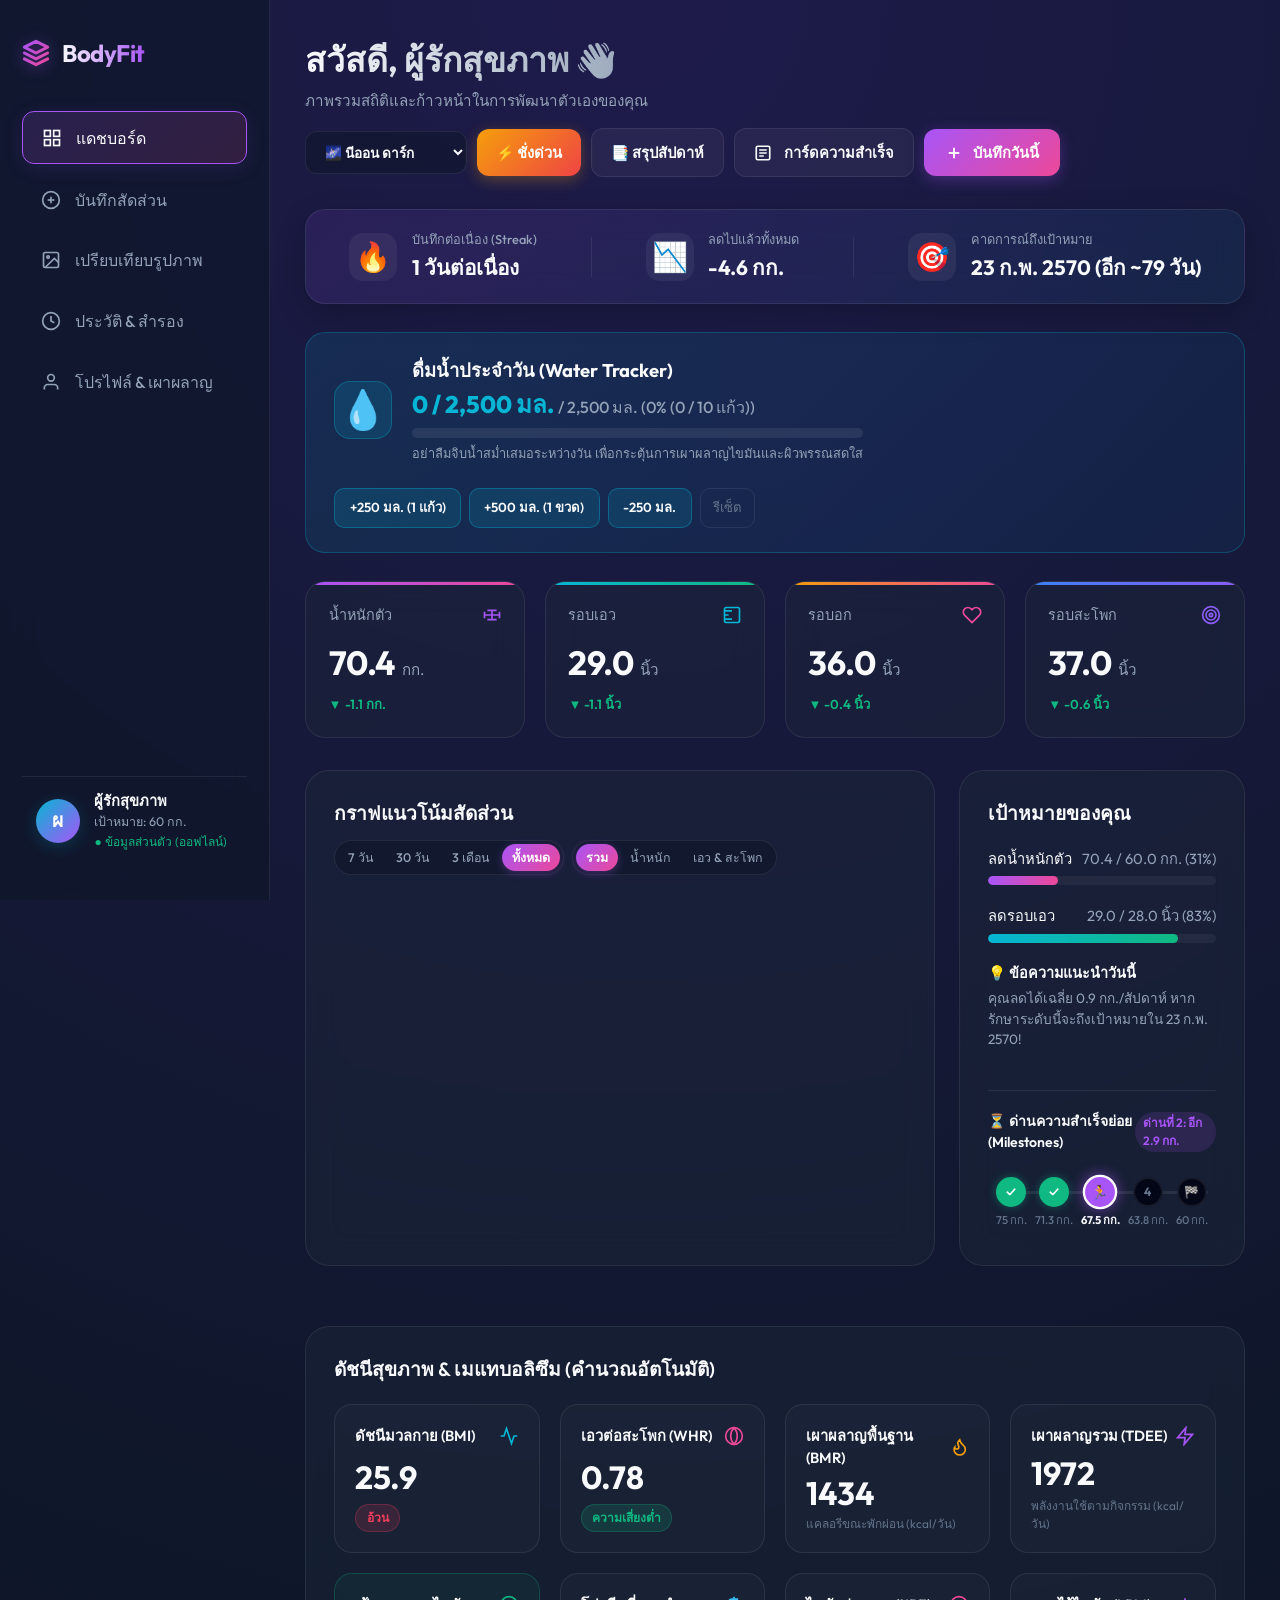
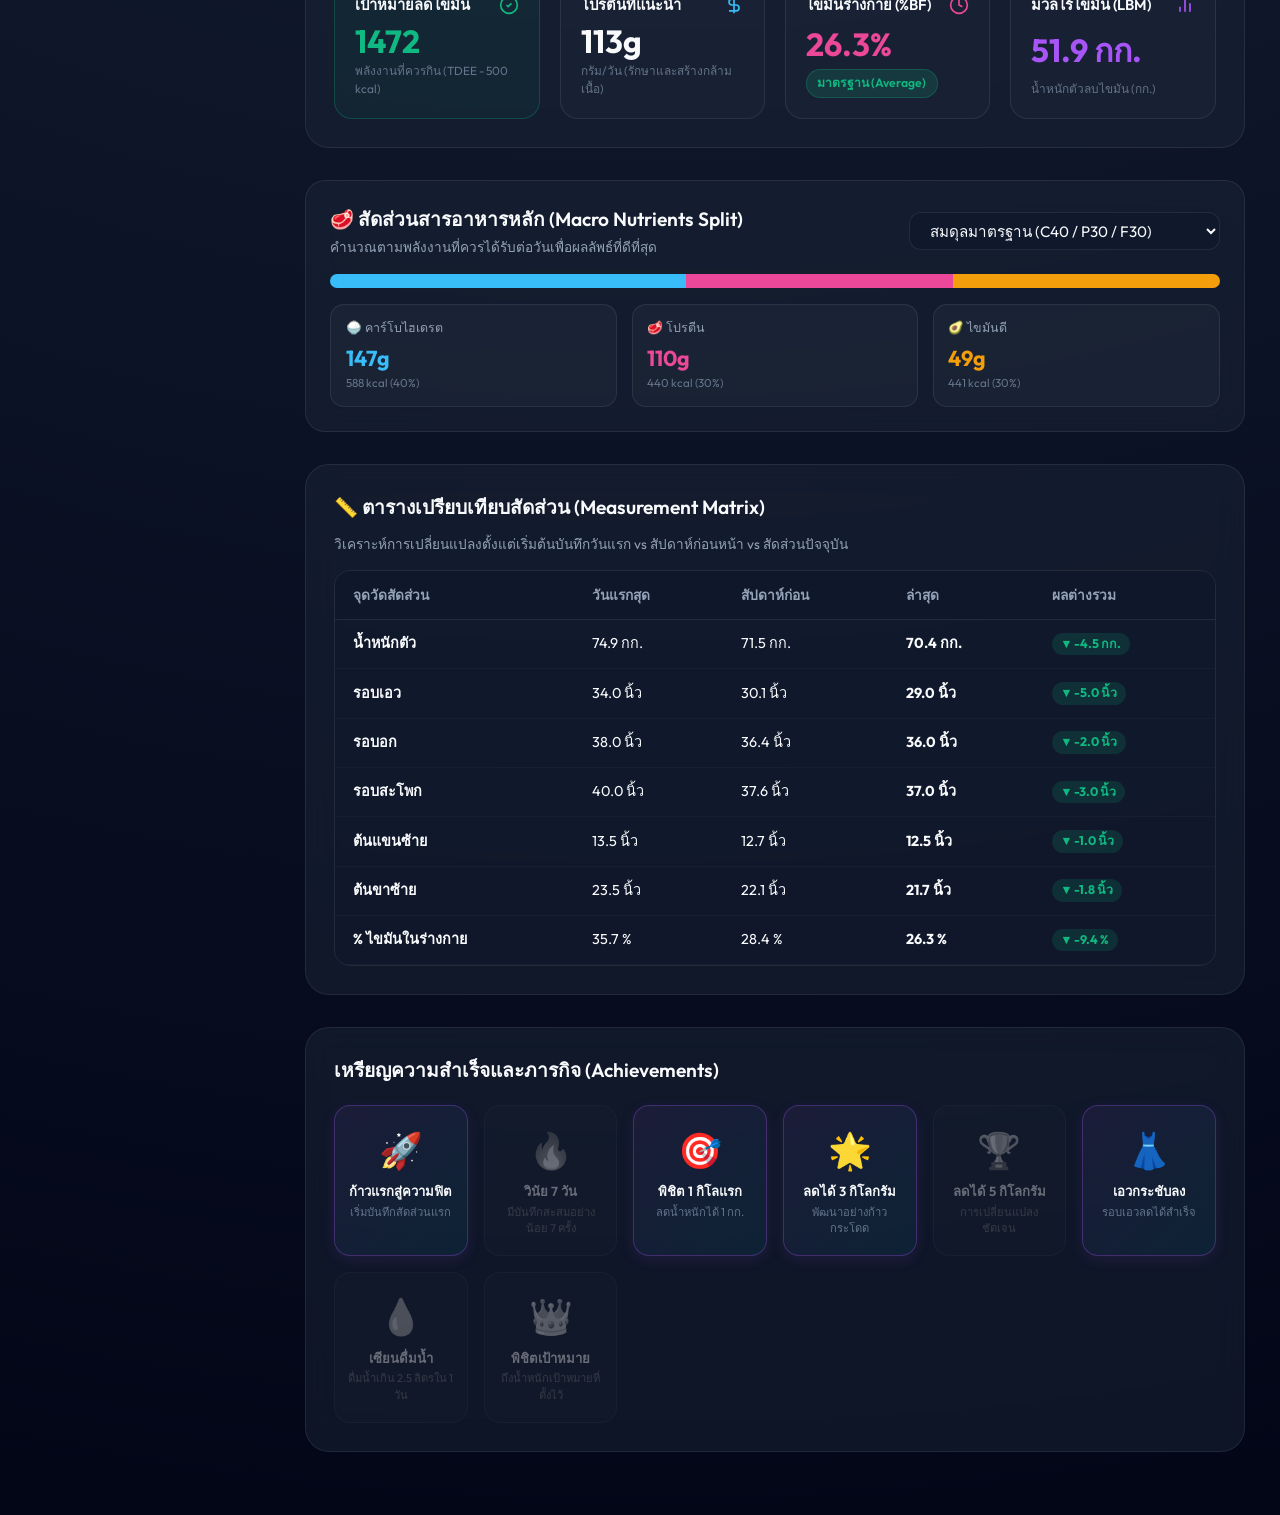
==== commit 6863ac81: "Remove hip measurement from comparison card and PNG export" ====
--- a/index.html
+++ b/index.html
@@ -4915,13 +4915,6 @@
             diffBadge: (afterLog.thighLeft && beforeLog.thighLeft) ? formatDiffBadge(afterLog.thighLeft, beforeLog.thighLeft, mUnit, true) : ''
         },
         {
-            icon: '🧬',
-            label: 'รอบสะโพก',
-            curVal: afterLog.hips ? `${afterLog.hips.toFixed(1)} ${mUnit}` : '--',
-            prevVal: beforeLog.hips ? `${beforeLog.hips.toFixed(1)} ${mUnit}` : '--',
-            diffBadge: (afterLog.hips && beforeLog.hips) ? formatDiffBadge(afterLog.hips, beforeLog.hips, mUnit, true) : ''
-        },
-        {
             icon: '🔥',
             label: '% ไขมันในร่างกาย',
             curVal: bfAfter ? `${bfAfter}%` : '--',
@@ -4929,16 +4922,6 @@
             diffBadge: (bfAfter && bfBefore) ? formatDiffBadge(bfAfter, bfBefore, '%', true) : ''
         }
     ];
-
-    if (afterLog.neck || beforeLog.neck) {
-        metrics.push({
-            icon: '🧣',
-            label: 'รอบคอ',
-            curVal: afterLog.neck ? `${afterLog.neck.toFixed(1)} ${mUnit}` : '--',
-            prevVal: beforeLog.neck ? `${beforeLog.neck.toFixed(1)} ${mUnit}` : '--',
-            diffBadge: (afterLog.neck && beforeLog.neck) ? formatDiffBadge(afterLog.neck, beforeLog.neck, mUnit, true) : ''
-        });
-    }
 
     let metricsHtml = `
         <div class="comp-metrics-section">
@@ -5107,10 +5090,10 @@
             diff: (afterLog.thighLeft && beforeLog.thighLeft) ? calcDiffPill(afterLog.thighLeft, beforeLog.thighLeft, mUnit, true) : null
         },
         {
-            label: "🧬 รอบสะโพก / % ไขมัน",
-            cur: `${afterLog.hips ? `${afterLog.hips.toFixed(1)} ${mUnit}` : '--'} ${bfAfter ? `(${bfAfter}%)` : ''}`,
-            prev: `${beforeLog.hips ? `${beforeLog.hips.toFixed(1)} ${mUnit}` : '--'} ${bfBefore ? `(${bfBefore}%)` : ''}`,
-            diff: (afterLog.hips && beforeLog.hips) ? calcDiffPill(afterLog.hips, beforeLog.hips, mUnit, true) : null
+            label: "🔥 % ไขมันในร่างกาย",
+            cur: bfAfter ? `${bfAfter}%` : "--",
+            prev: bfBefore ? `${bfBefore}%` : "--",
+            diff: (bfAfter && bfBefore) ? calcDiffPill(bfAfter, bfBefore, "%", true) : null
         }
     ];
 
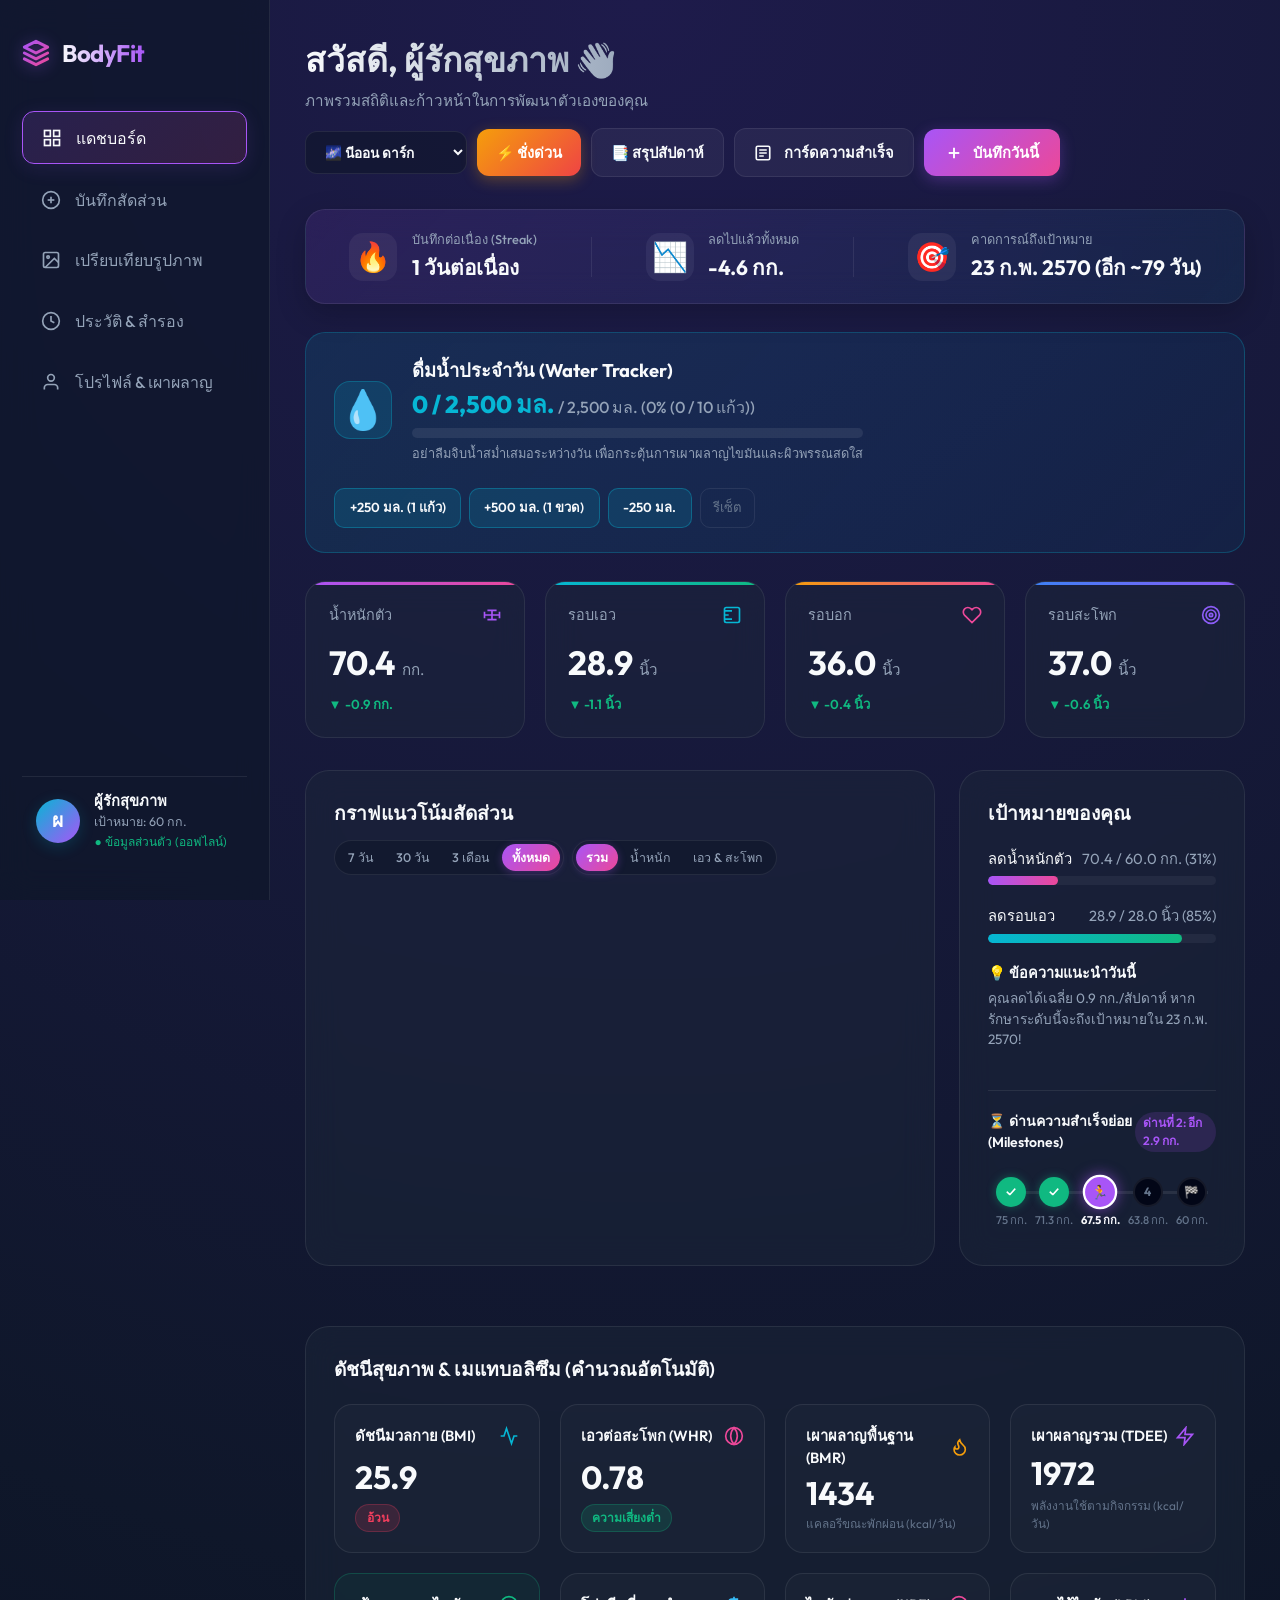
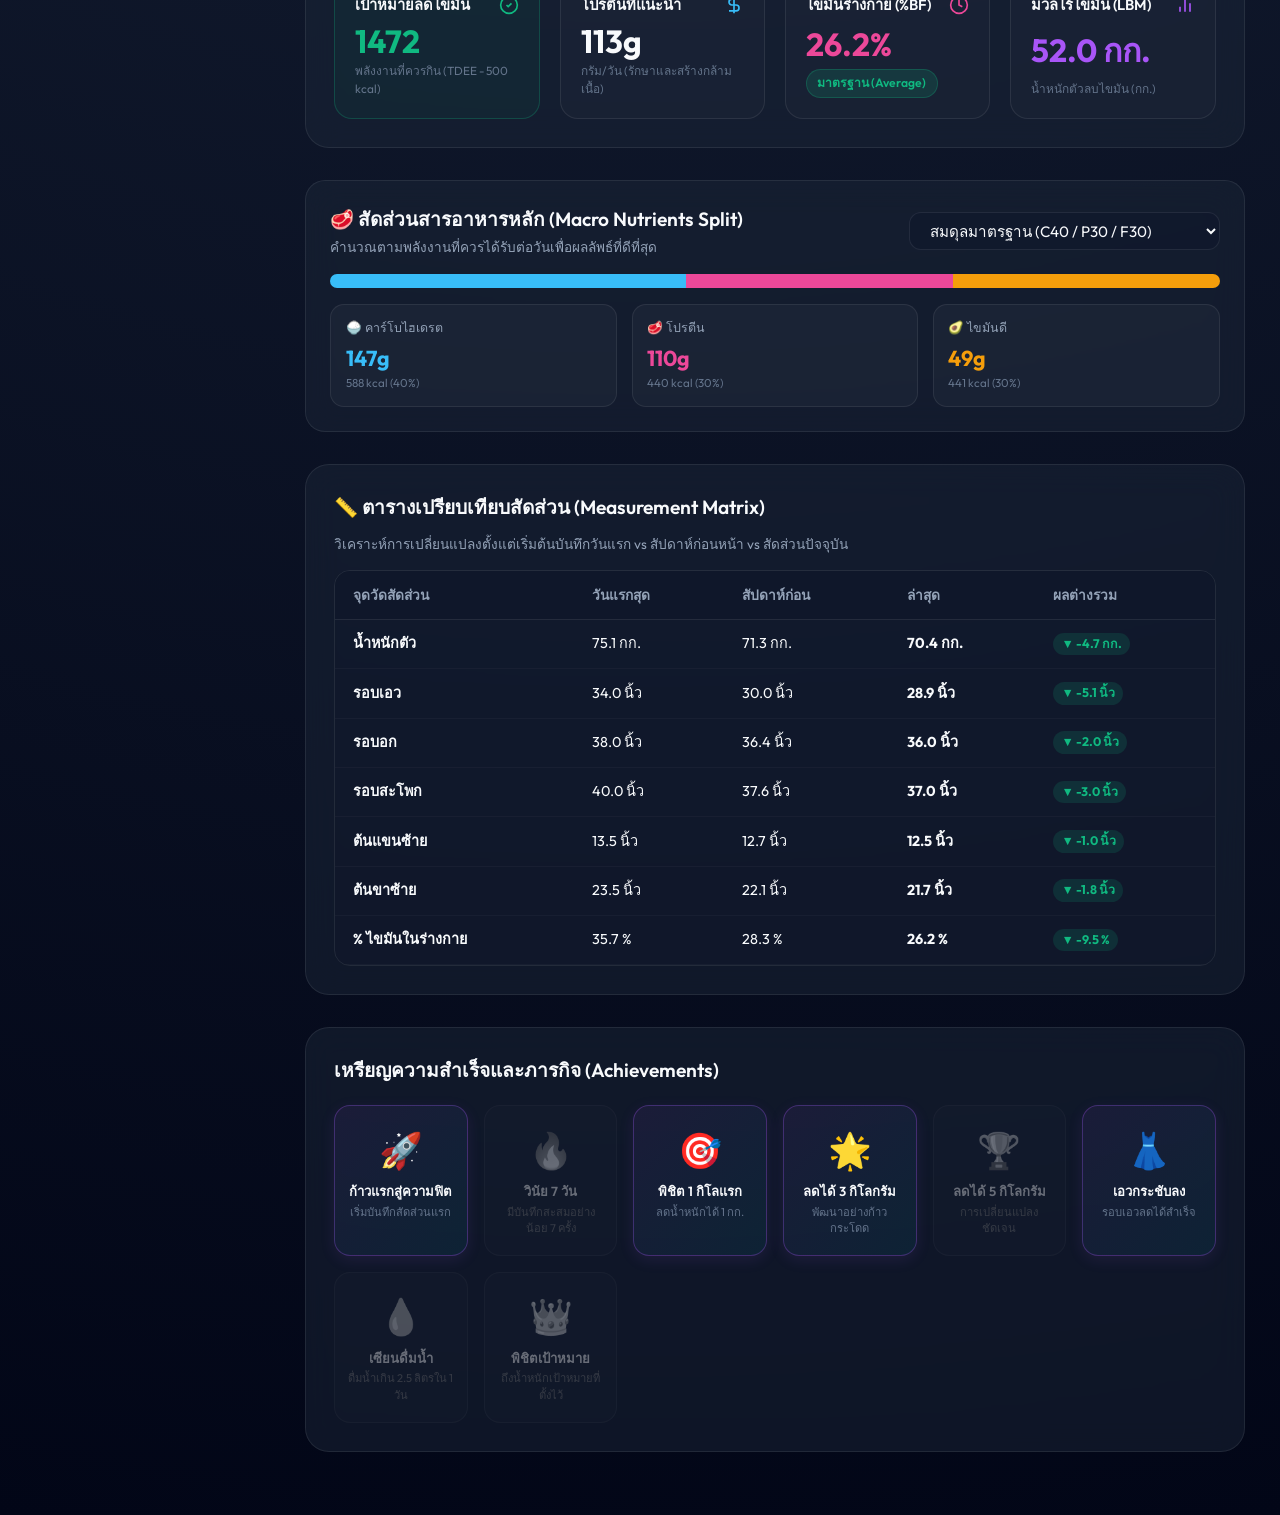
==== commit 3e35f391: "Show single current photos for 3 angles in card while keeping measurement comparison" ====
--- a/index.html
+++ b/index.html
@@ -1470,6 +1470,11 @@
 
 .comp-photo-single {
     width: 100%;
+}
+
+.comp-photo-single .comp-photo-frame,
+.comp-photo-single .comp-empty-frame {
+    height: 360px;
 }
 
 .comp-photo-frame {
@@ -4846,7 +4851,6 @@
 
     let photosHtml = `<div class="comp-photos-grid">`;
     angles.forEach(ang => {
-        const bPhoto = getLogPhoto(beforeLog, ang.key);
         const aPhoto = getLogPhoto(afterLog, ang.key);
 
         photosHtml += `
@@ -4854,14 +4858,10 @@
                 <div class="comp-angle-header">
                     <span>${ang.icon} ${ang.title}</span>
                 </div>
-                <div class="comp-photo-pair">
-                    ${bPhoto 
-                        ? renderPhotoFrame(bPhoto, `ครั้งก่อน: ${beforeLog.weight} กก.`, 'comp-badge-before')
-                        : renderPhotoFrame(null, 'ครั้งก่อน (ไม่มีรูป)', '', true, `${bDateShort} • ${beforeLog.weight} กก.`)
-                    }
+                <div class="comp-photo-single">
                     ${aPhoto 
-                        ? renderPhotoFrame(aPhoto, `ครั้งนี้: ${afterLog.weight} กก.`, 'comp-badge-after')
-                        : renderPhotoFrame(null, 'ครั้งนี้ (ไม่มีรูป)', '', true, `${aDateShort} • ${afterLog.weight} กก.`)
+                        ? renderPhotoFrame(aPhoto, `${aDate} • ${afterLog.weight} กก.`, 'comp-badge-after')
+                        : renderPhotoFrame(null, 'ยังไม่มีรูปถ่าย', '', true, `${aDateShort} • ${afterLog.weight} กก.`)
                     }
                 </div>
             </div>
@@ -5191,13 +5191,10 @@
         drawRoundRect(x, y, w, h, r, null, "rgba(255,255,255,0.15)", 2);
     }
 
-    // Load images
-    const [bFront, aFront, bSide, aSide, bBack, aBack] = await Promise.all([
-        loadImg(getLogPhoto(beforeLog, 'front')),
+    // Load images (Current log 3 angles)
+    const [aFront, aSide, aBack] = await Promise.all([
         loadImg(getLogPhoto(afterLog, 'front')),
-        loadImg(getLogPhoto(beforeLog, 'side')),
         loadImg(getLogPhoto(afterLog, 'side')),
-        loadImg(getLogPhoto(beforeLog, 'back')),
         loadImg(getLogPhoto(afterLog, 'back'))
     ]);
 
@@ -5293,9 +5290,9 @@
     const startX = 55;
 
     const angleDefs = [
-        { title: "👤 1. ด้านหน้า (Front)", bImg: bFront, aImg: aFront },
-        { title: "🧍 2. ด้านข้าง (Side)", bImg: bSide, aImg: aSide },
-        { title: "🚶 3. ด้านหลัง (Back)", bImg: bBack, aImg: aBack }
+        { title: "👤 1. ด้านหน้า (Front)", img: aFront },
+        { title: "🧍 2. ด้านข้าง (Side)", img: aSide },
+        { title: "🚶 3. ด้านหลัง (Back)", img: aBack }
     ];
 
     angleDefs.forEach((ang, i) => {
@@ -5310,25 +5307,15 @@
 
         const imgAreaY = photoY + 40;
         const imgAreaH = photoH - 4;
-        const halfW = (colW - 32) / 2;
-        const bX = colX + 12;
-        const aX = bX + halfW + 8;
-
-        // Before Photo
-        drawCover(ang.bImg, bX, imgAreaY, halfW, imgAreaH, 10, "📷 ครั้งก่อน");
-        drawRoundRect(bX + 4, imgAreaY + imgAreaH - 32, halfW - 8, 26, 6, "rgba(15,23,42,0.9)", "rgba(255,255,255,0.1)", 1);
-        ctx.fillStyle = "#cbd5e1";
-        ctx.font = "bold 11px sans-serif";
+        const imgW = colW - 24;
+        const imgX = colX + 12;
+
+        drawCover(ang.img, imgX, imgAreaY, imgW, imgAreaH, 12, "📷 ยังไม่มีรูปถ่าย");
+        drawRoundRect(imgX + 10, imgAreaY + imgAreaH - 34, imgW - 20, 26, 6, "rgba(15,23,42,0.85)", "rgba(6,182,212,0.4)", 1);
+        ctx.fillStyle = "#38bdf8";
+        ctx.font = "bold 12px sans-serif";
         ctx.textAlign = "center";
-        ctx.fillText(`Before (${beforeLog.weight})`, bX + halfW / 2, imgAreaY + imgAreaH - 15);
-
-        // After Photo
-        drawCover(ang.aImg, aX, imgAreaY, halfW, imgAreaH, 10, "📷 ครั้งนี้");
-        drawRoundRect(aX + 4, imgAreaY + imgAreaH - 32, halfW - 8, 26, 6, "rgba(15,23,42,0.9)", "rgba(6,182,212,0.4)", 1);
-        ctx.fillStyle = "#38bdf8";
-        ctx.font = "bold 11px sans-serif";
-        ctx.textAlign = "center";
-        ctx.fillText(`After (${afterLog.weight})`, aX + halfW / 2, imgAreaY + imgAreaH - 15);
+        ctx.fillText(`${aDate} • ${afterLog.weight} กก.`, imgX + imgW / 2, imgAreaY + imgAreaH - 16);
     });
 
     // Measurements Title
